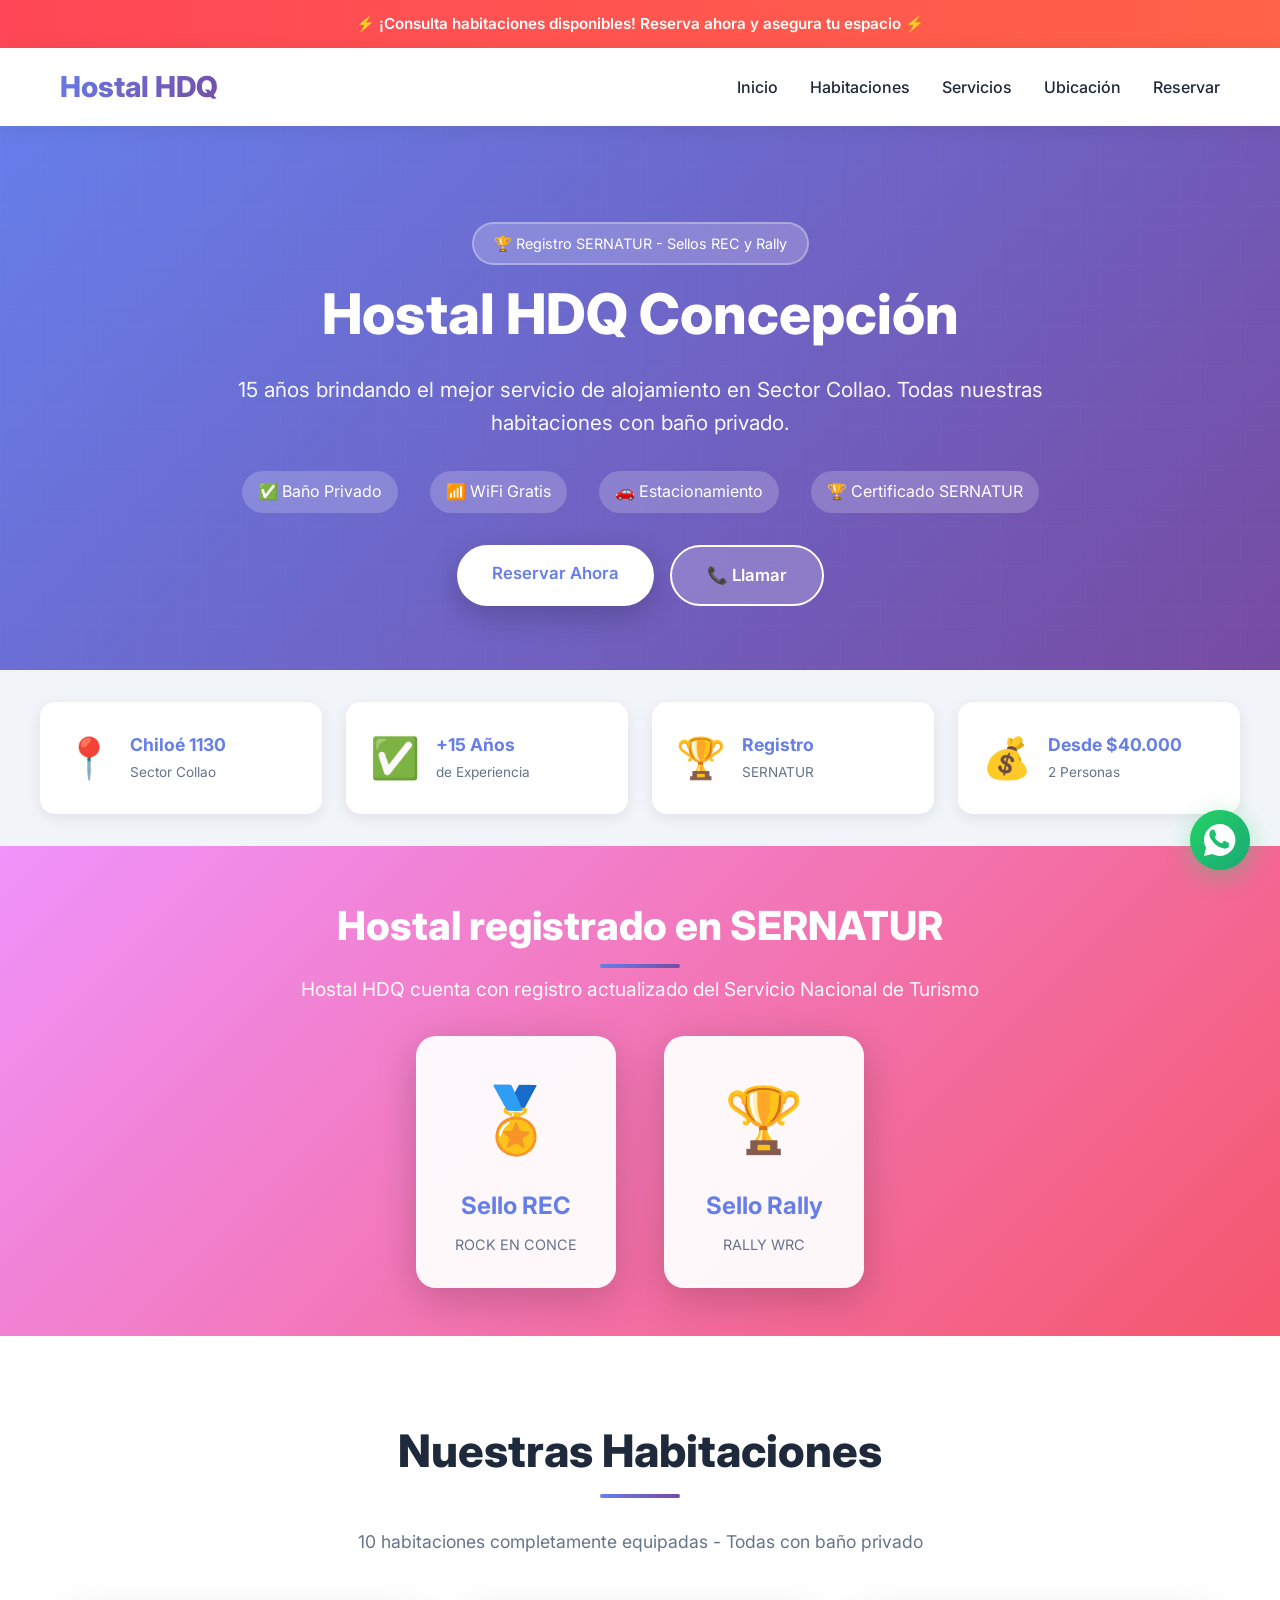
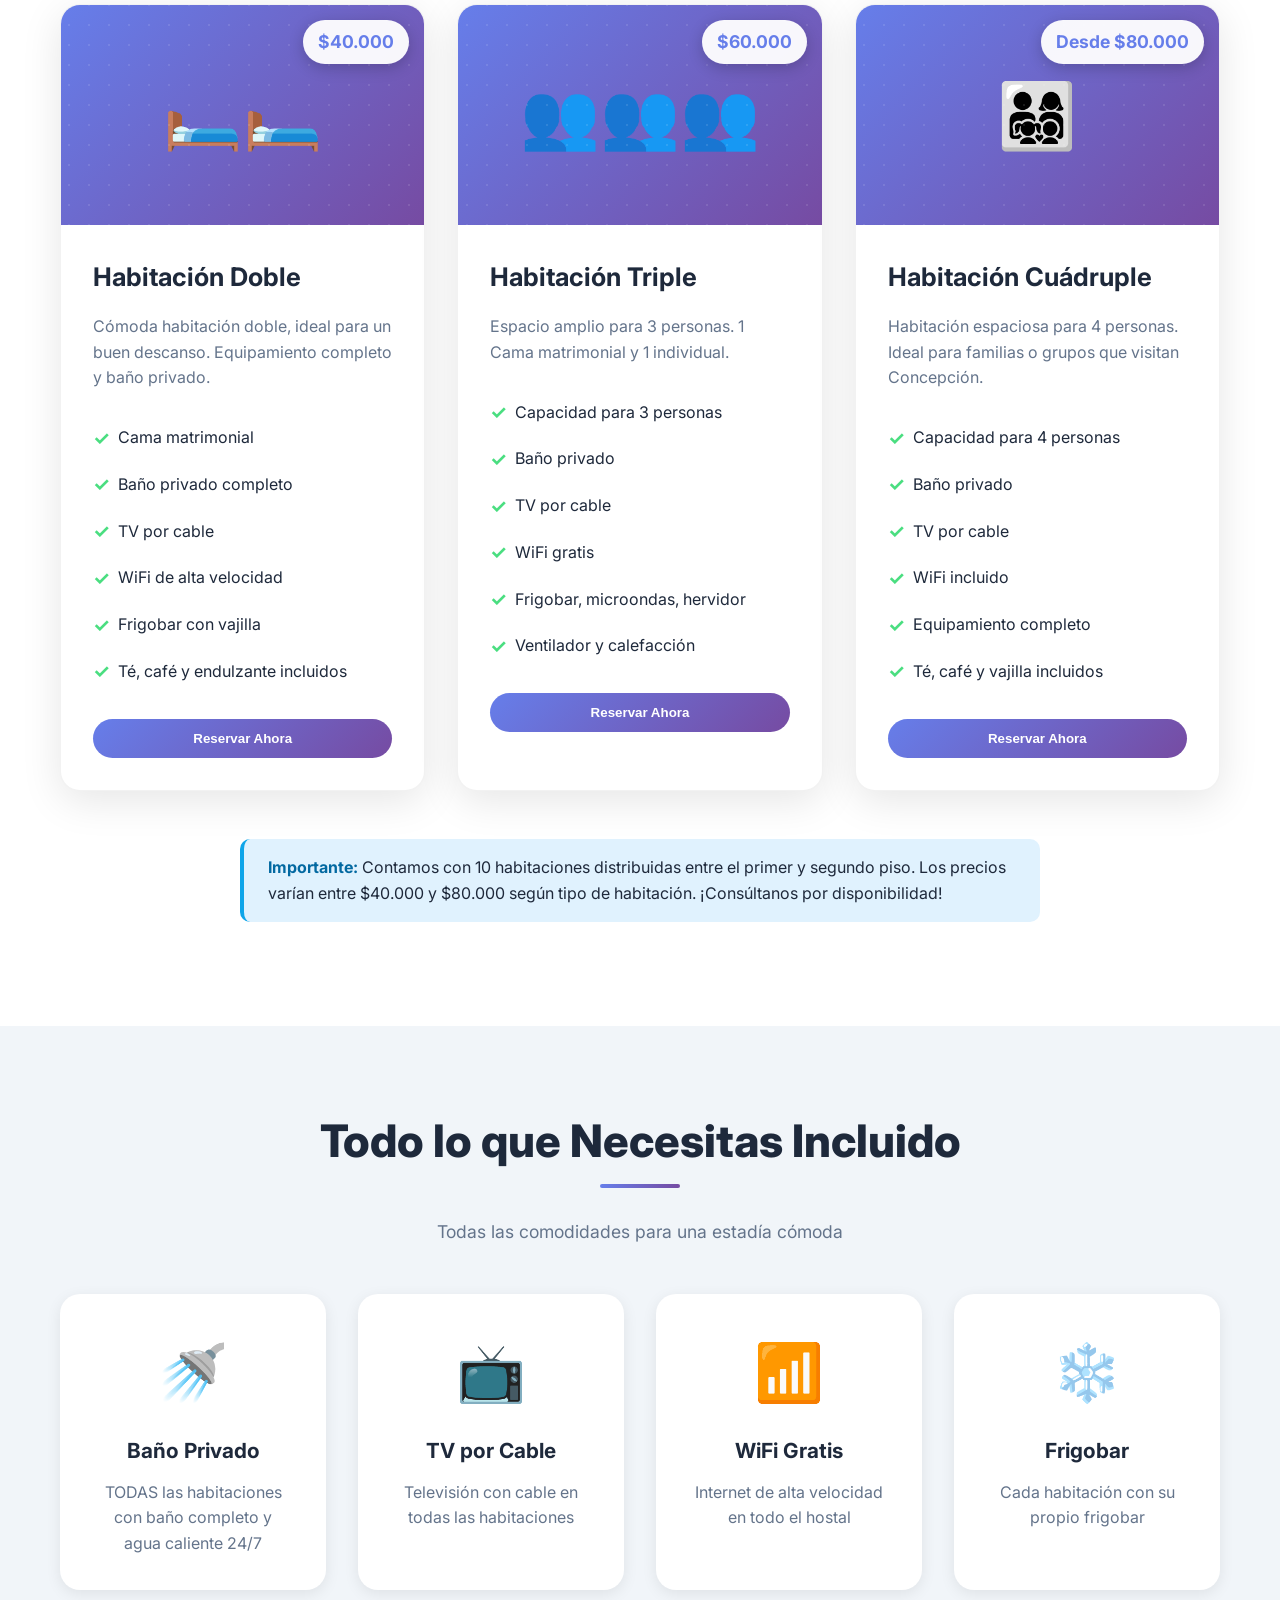
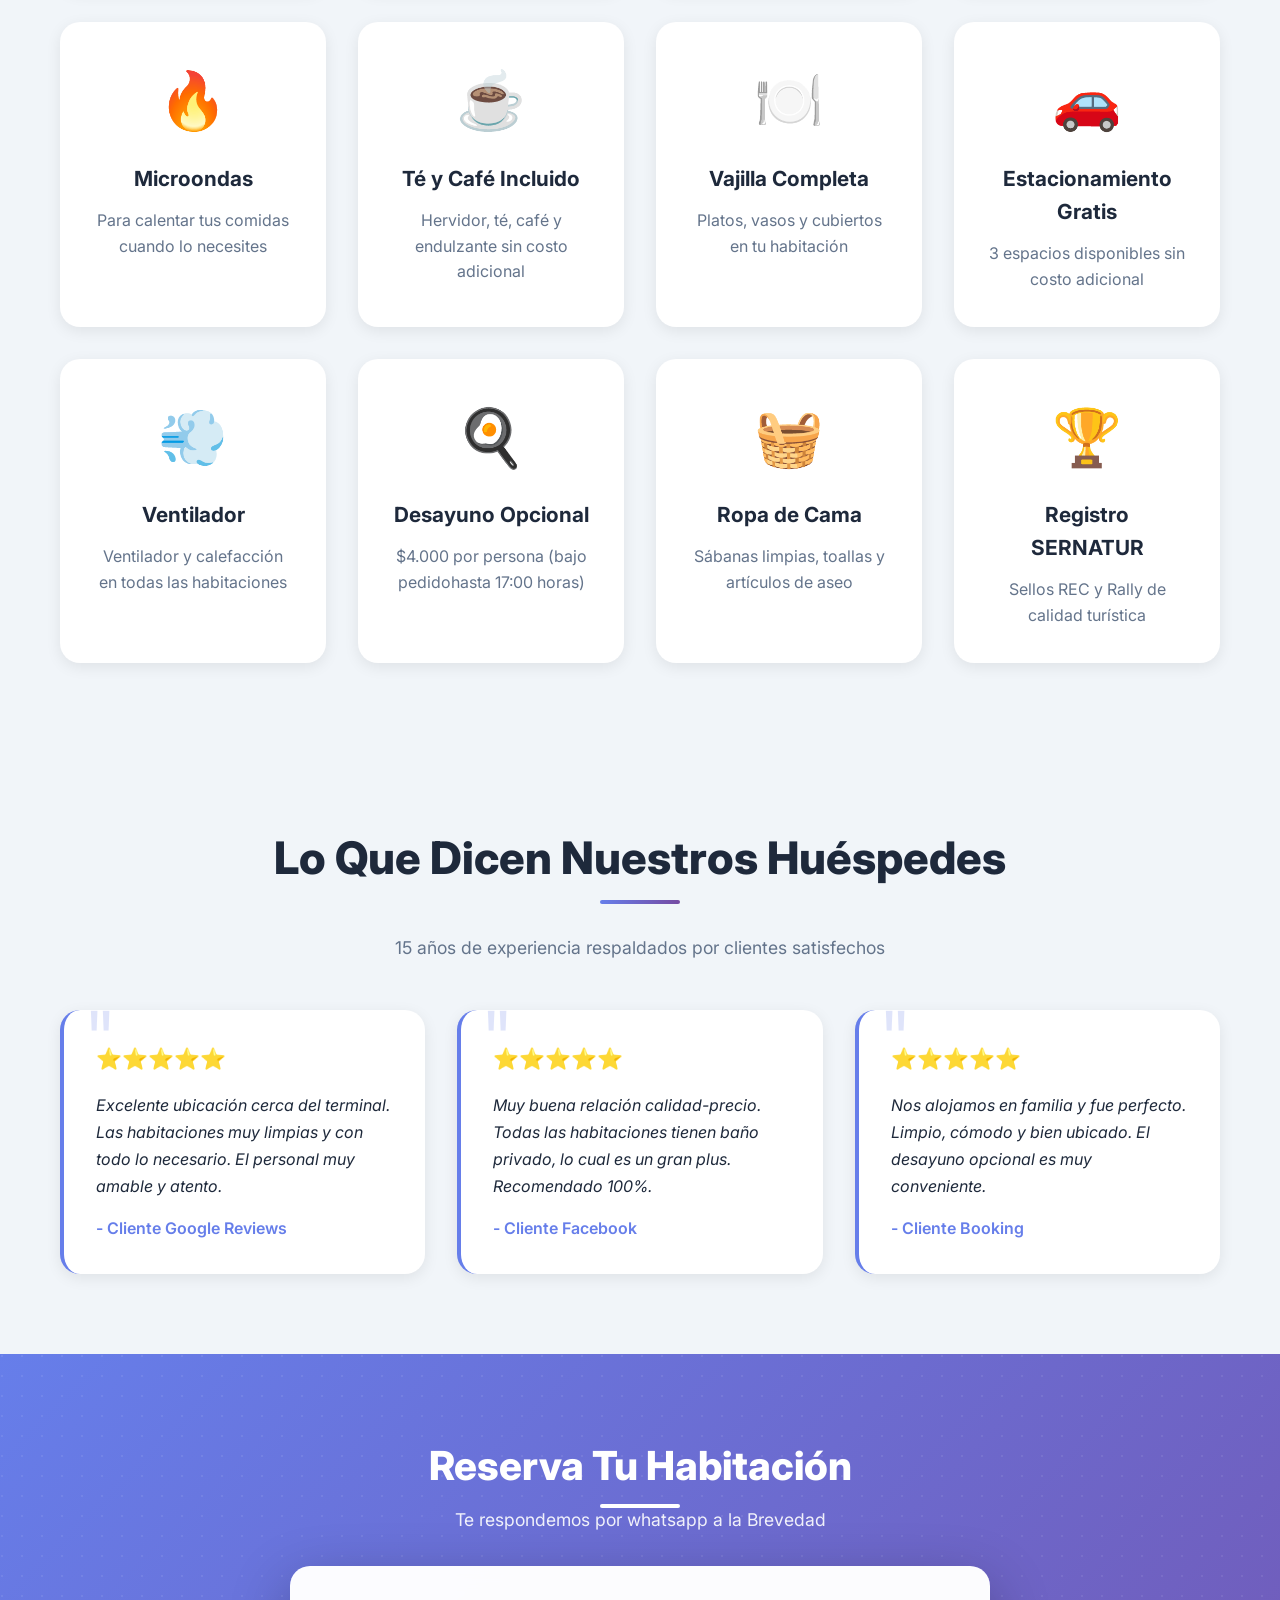
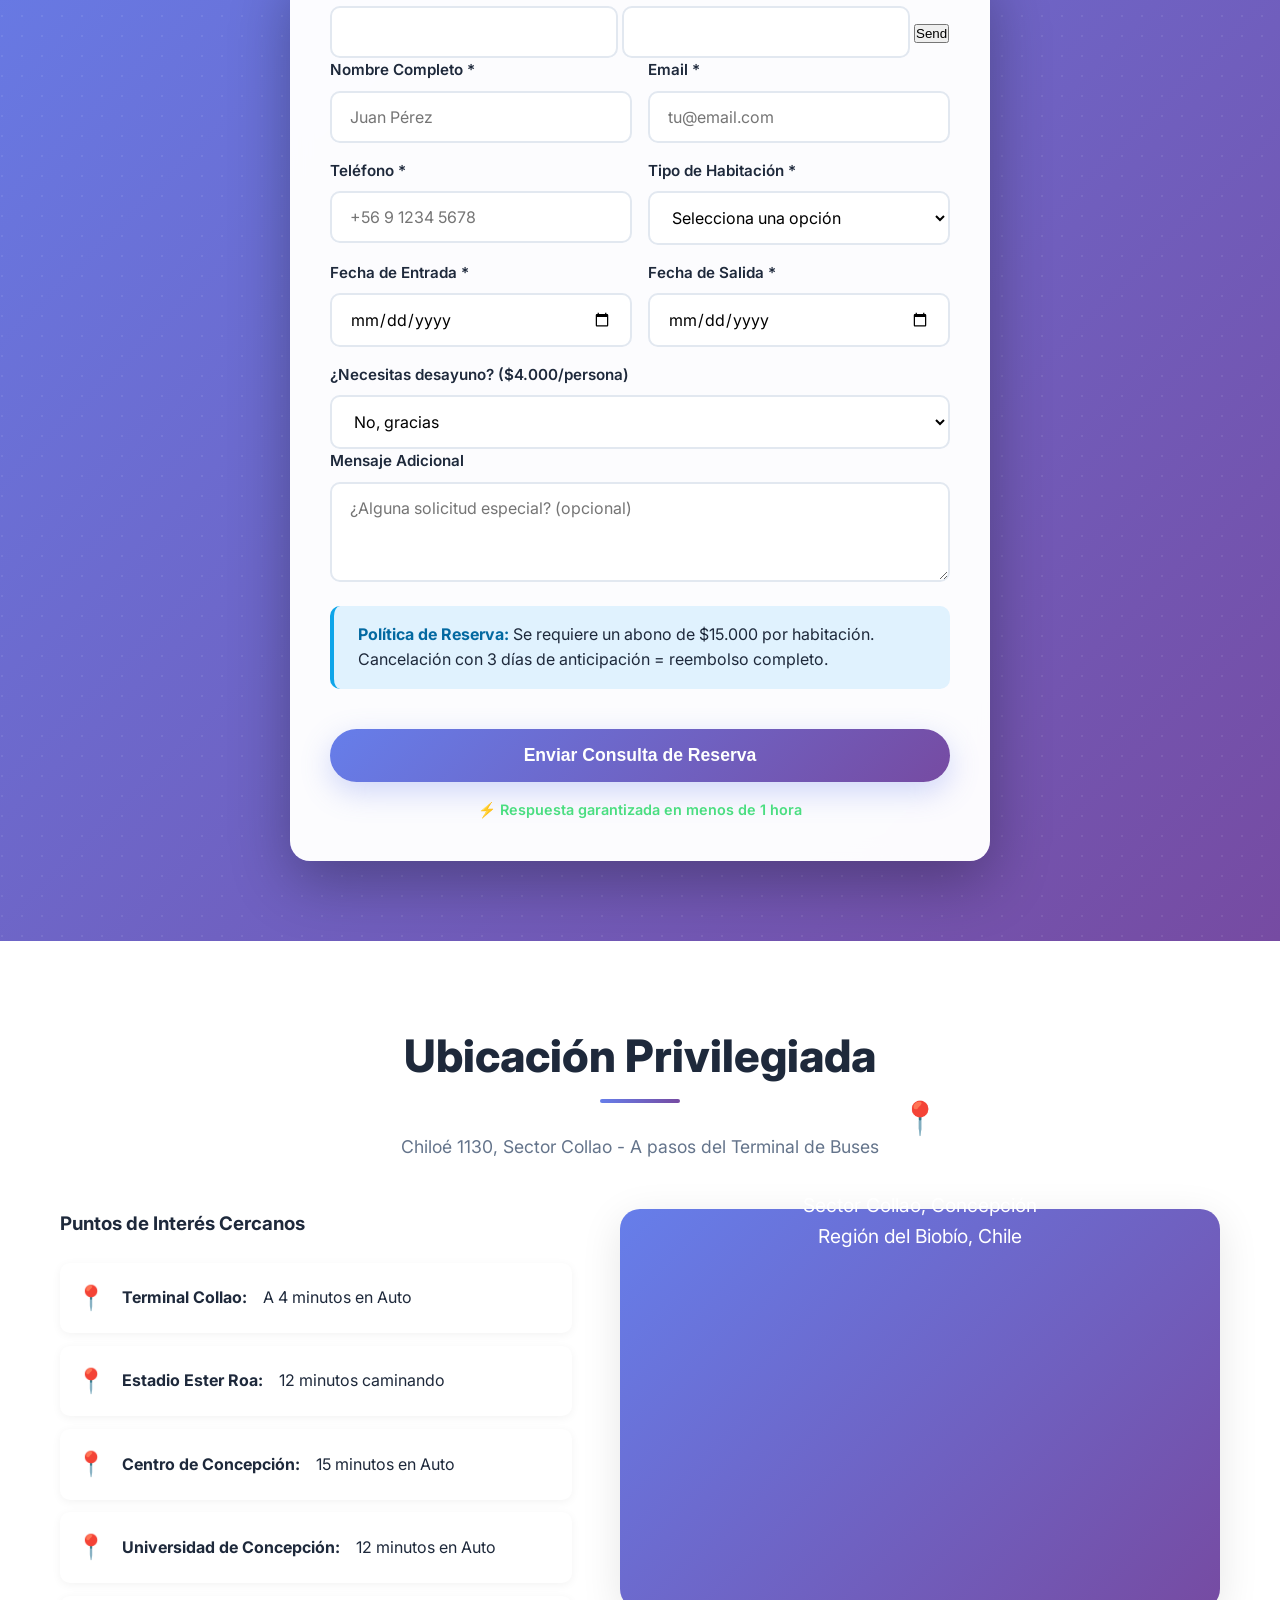
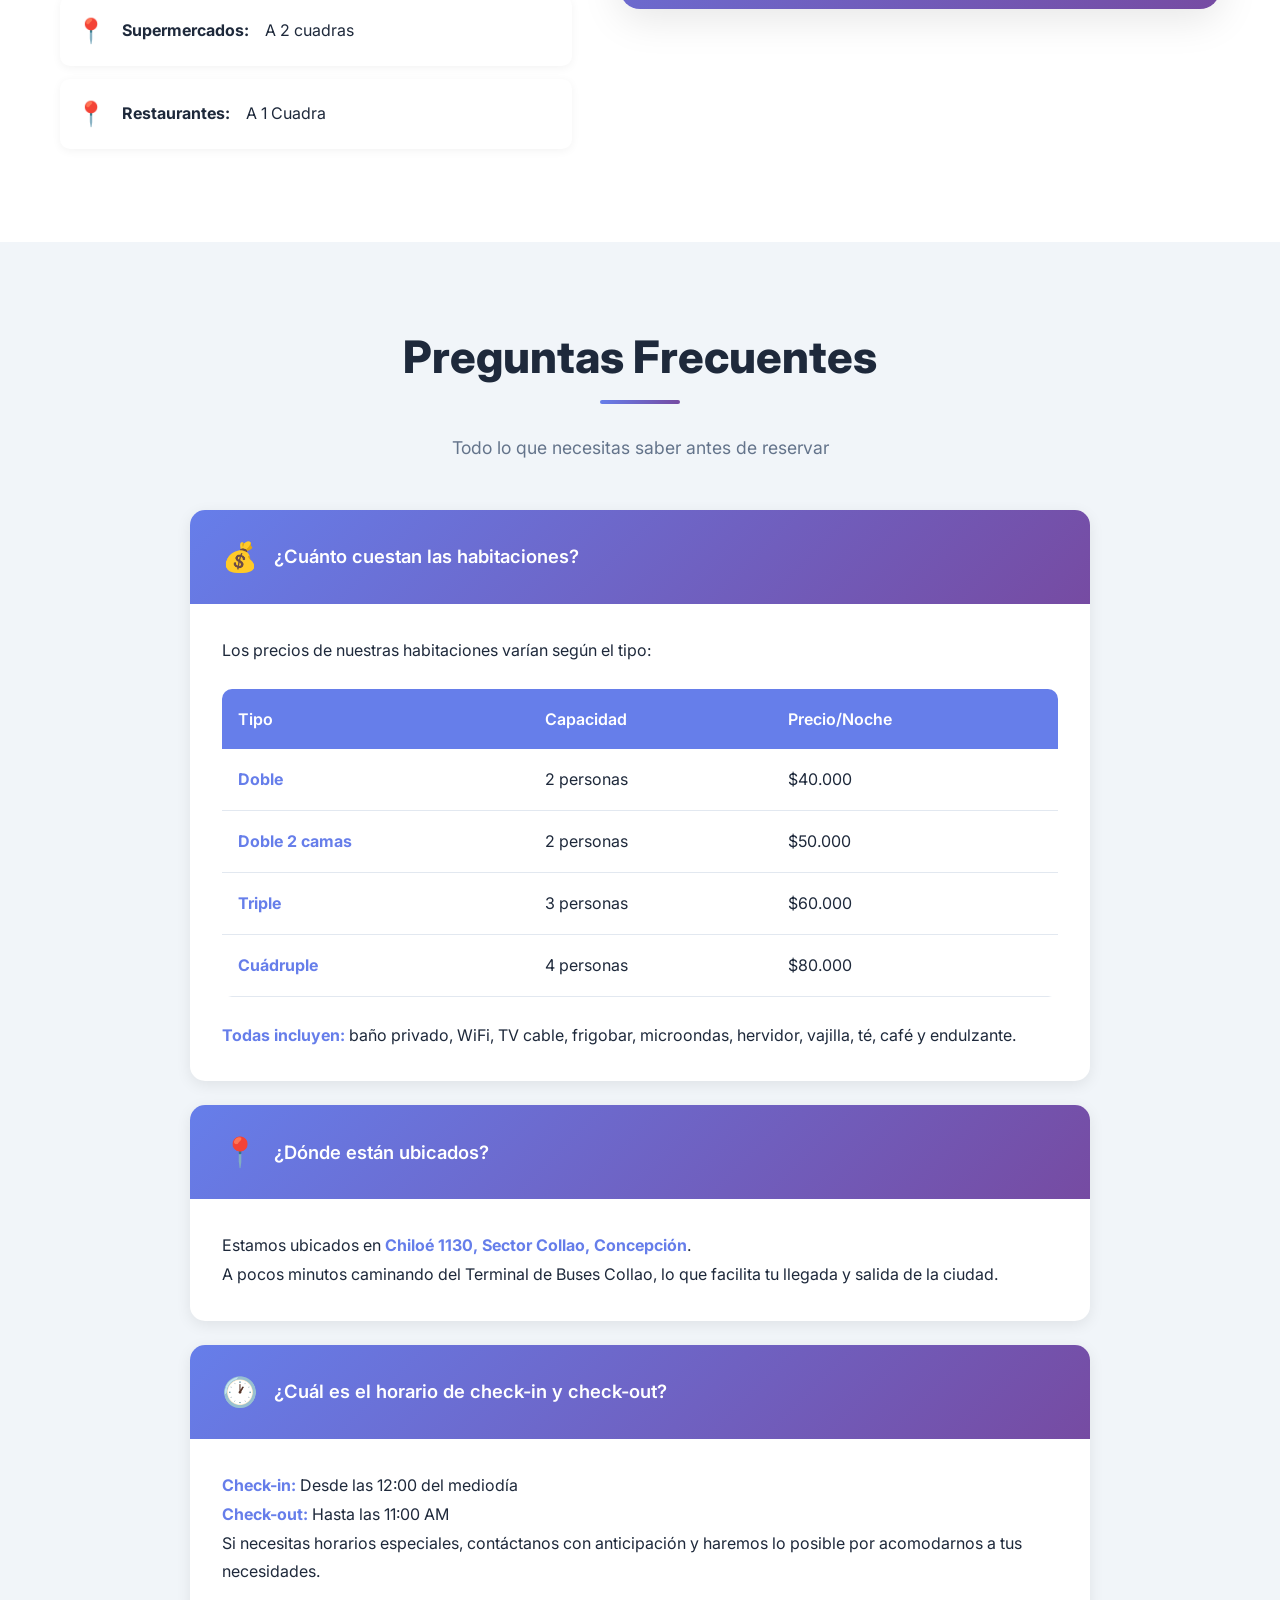
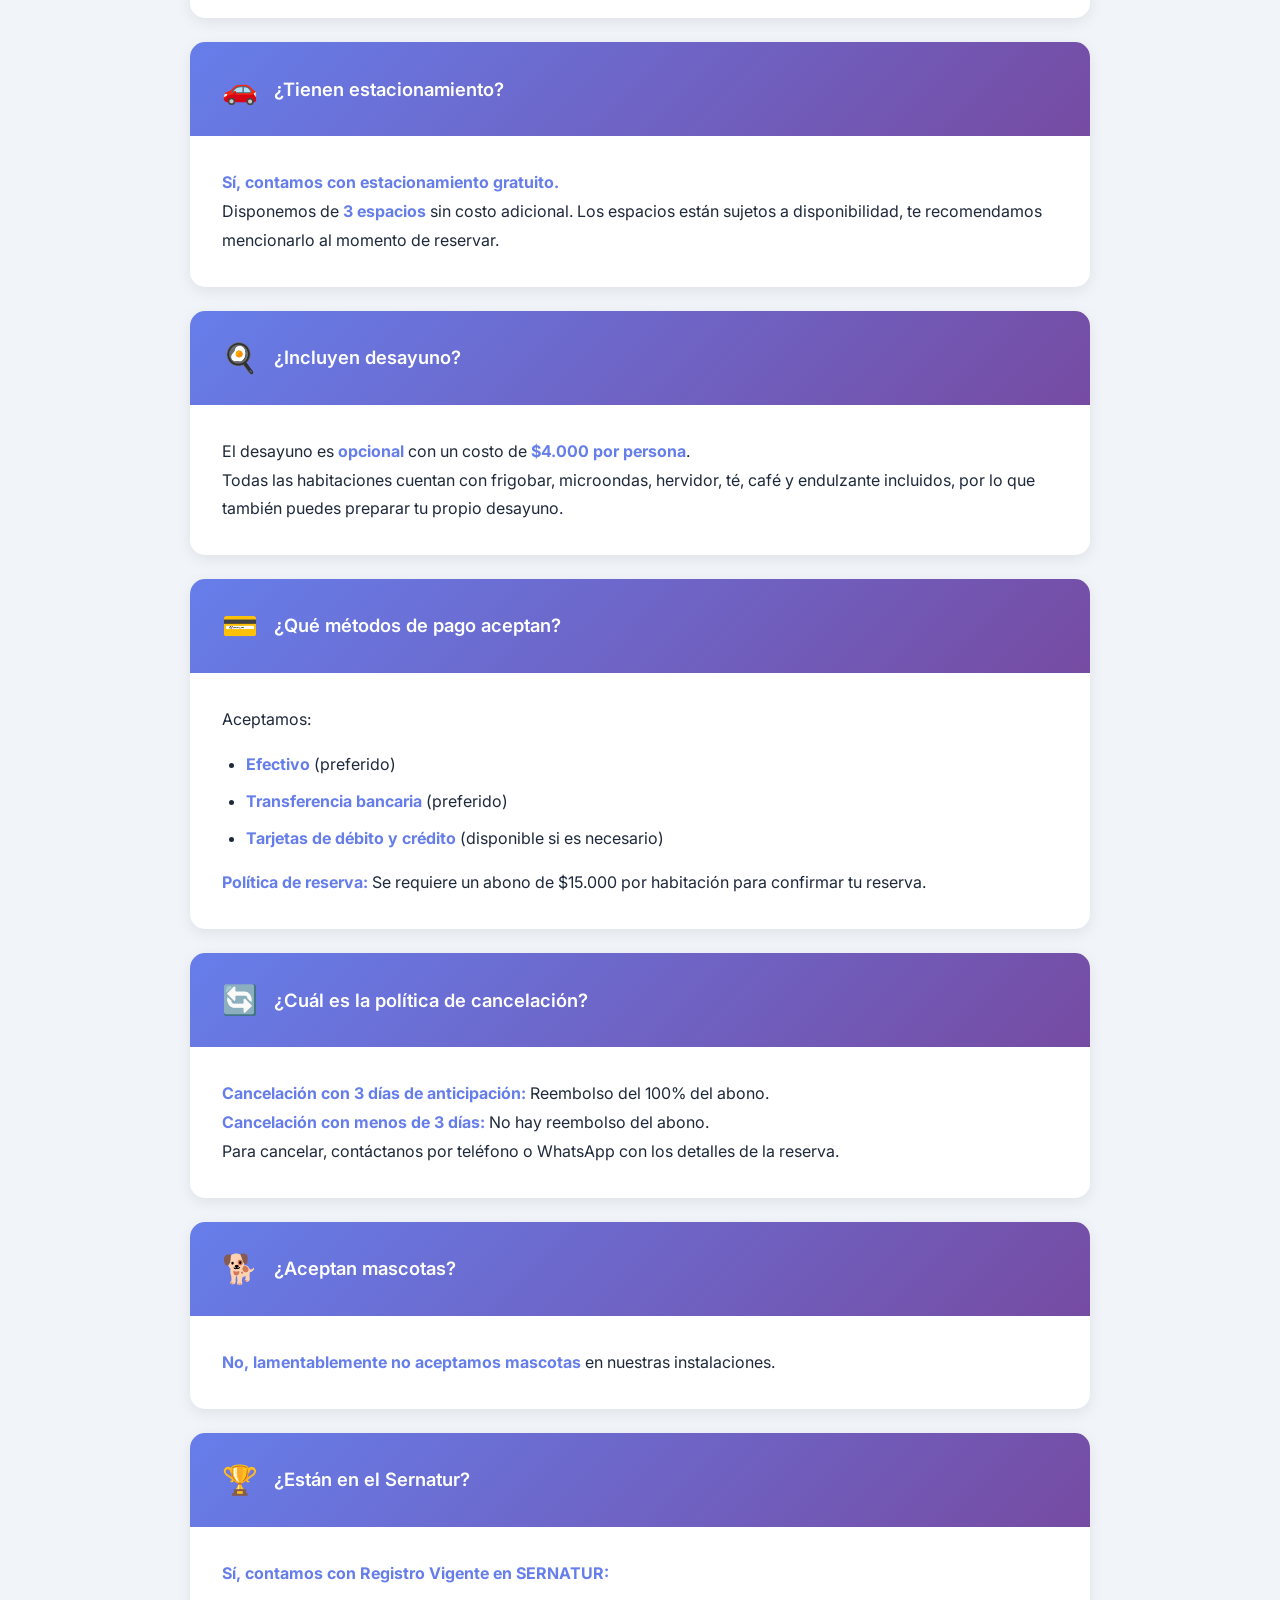
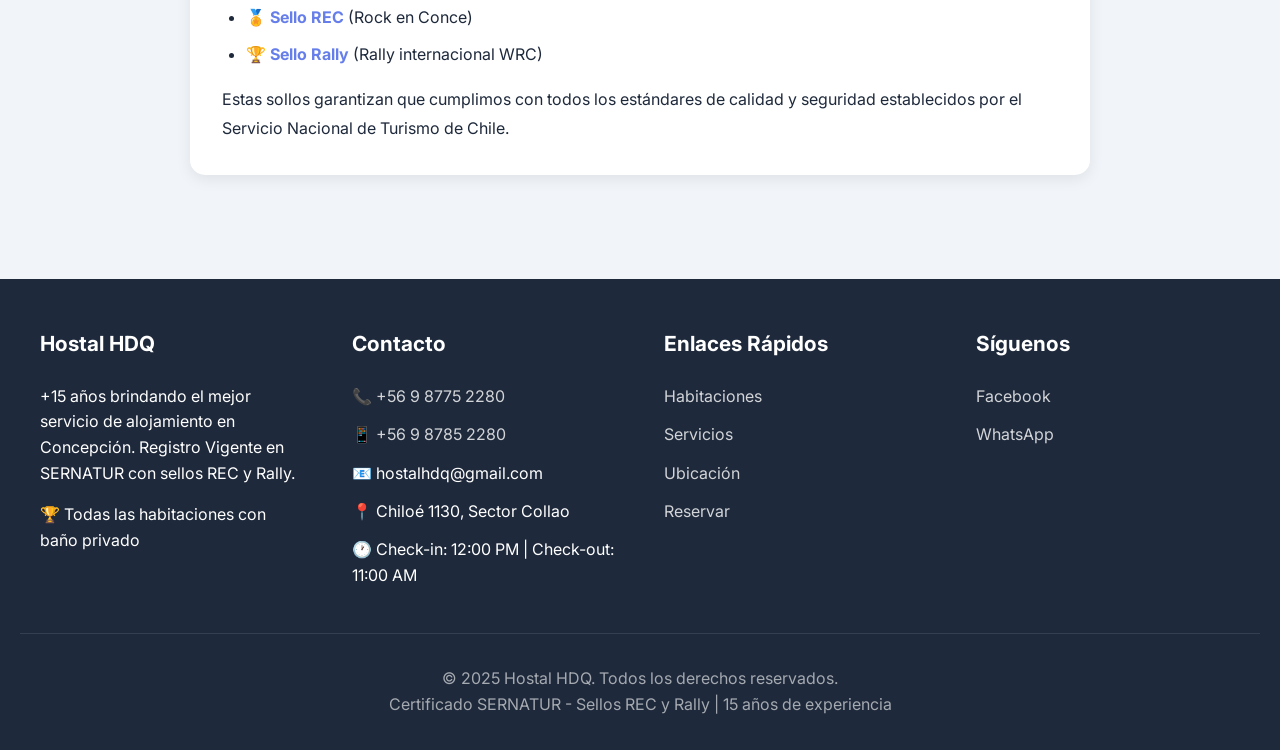
==== index.html @ a7694b8b "Update index.html" ====
<!DOCTYPE html>
<html lang="es-CL">
<head>
    <meta charset="UTF-8">
    <meta name="viewport" content="width=device-width, initial-scale=1.0">
    <meta http-equiv="X-UA-Compatible" content="IE=edge">
    
    <!-- SEO Meta Tags Optimizadas -->
    <title>Hostal HDQ ⭐ Desde $40.000 | Terminal Collao Concepción | Certificado SERNATUR</title>
    <meta name="description" content="✅ Chiloé 1130, Sector Collao ✅ Todas con baño privado ✅ Desde $40.000 ✅ WiFi + Estacionamiento gratis ✅ Sello REC y Rally 2025 ✅ 15 años de experiencia. Reserva: +56 9 8775 2280">
    <meta name="keywords" content="hostal concepción, hostal en concepción, alojamiento terminal collao, habitaciones baño privado concepción, hostal económico concepción, hostal certificado sernatur, hostal chiloé 1130">
    <meta name="author" content="Hostal HDQ">
    <meta name="robots" content="index, follow, max-snippet:-1, max-image-preview:large">
    <link rel="canonical" href="https://hostalhdq.cl/">
    
    <!-- Open Graph -->
    <meta property="og:type" content="website">
    <meta property="og:url" content="https://hostalhdq.cl/">
    <meta property="og:title" content="Hostal HDQ - Registro SERNATUR Vigente | Sector Collao Concepción">
    <meta property="og:description" content="15 años de experiencia. Todas las habitaciones con baño privado. Sellos REC y Rally 2025. Desde $40.000/noche">
    <meta property="og:image" content="https://hostalhdq.cl/images/hostal-hdq-fachada.jpg">
    <meta property="og:locale" content="es_CL">
    
    <!-- Geo Tags -->
    <meta name="geo.region" content="CL-BI">
    <meta name="geo.placename" content="Concepción">
    <meta name="geo.position" content="-36.8201;-73.0444">
    
    <!-- Favicon -->
    <link rel="icon" type="image/png" href="/favicon.png">
    
    <!-- Google Fonts -->
    <link rel="preconnect" href="https://fonts.googleapis.com">
    <link rel="preconnect" href="https://fonts.gstatic.com" crossorigin>
    <link href="https://fonts.googleapis.com/css2?family=Inter:wght@300;400;500;600;700;800&display=swap" rel="stylesheet">
    
    <!-- Schema.org JSON-LD -->
    <script type="application/ld+json">
    {
      "@context": "https://schema.org",
      "@type": "Hostel",
      "name": "Hostal HDQ",
      "image": ["https://hostalhdq.cl/images/hostal-hdq-fachada.jpg"],
      "description": "Hostal con Registro SERNATUR con sellos REC y Rally. 15 años de experiencia en Concepción. Todas las habitaciones con baño privado, ubicado en Chiloé 1130, Sector Collao.",
      "address": {
        "@type": "PostalAddress",
        "streetAddress": "Chiloé 1130",
        "addressLocality": "Concepción",
        "addressRegion": "Región del Biobío",
        "postalCode": "4050070",
        "addressCountry": "CL"
      },
      "geo": {
        "@type": "GeoCoordinates",
        "latitude": "-36.8201",
        "longitude": "-73.0444"
      },
      "url": "https://hostalhdq.cl",
      "telephone": "+56-9-8775-2280",
      "email": "hostalhdq@gmail.com",
      "priceRange": "$$",
      "starRating": {"@type": "Rating", "ratingValue": "4.5"},
      "aggregateRating": {
        "@type": "AggregateRating",
        "ratingValue": "4.5",
        "reviewCount": "159"
      },
      "openingHours": "Mo-Su 00:00-23:59",
      "checkinTime": "12:00",
      "checkoutTime": "11:00",
      "numberOfRooms": "10",
      "amenityFeature": [
        {"@type": "LocationFeatureSpecification", "name": "Baño privado en todas las habitaciones", "value": true},
        {"@type": "LocationFeatureSpecification", "name": "WiFi gratuito", "value": true},
        {"@type": "LocationFeatureSpecification", "name": "Estacionamiento gratuito", "value": true},
        {"@type": "LocationFeatureSpecification", "name": "TV por cable", "value": true},
        {"@type": "LocationFeatureSpecification", "name": "Registro SERNATUR", "value": true}
      ]
    }
    </script>

    <!-- FAQ Schema -->
    <script type="application/ld+json">
    {
      "@context": "https://schema.org",
      "@type": "FAQPage",
      "mainEntity": [
        {
          "@type": "Question",
          "name": "¿Cuánto cuesta una habitación en Hostal HDQ?",
          "acceptedAnswer": {
            "@type": "Answer",
            "text": "Las habitaciones en Hostal HDQ van desde $40.000 por noche para habitaciones dobles y cuádruples, hasta $80.000 para cuádruples premium. Todas incluyen baño privado, WiFi, TV cable, frigobar, vajilla, té, café y endulzante sin costo adicional."
          }
        },
        {
          "@type": "Question",
          "name": "¿Dónde está ubicado Hostal HDQ?",
          "acceptedAnswer": {
            "@type": "Answer",
            "text": "Estamos ubicados en Chiloé 1130, Sector Collao, Concepción. A pocos minutos caminando del Terminal de Buses Collao."
          }
        },
        {
          "@type": "Question",
          "name": "¿Cuentan con Registro SERNATUR?",
          "acceptedAnswer": {
            "@type": "Answer",
            "text": "Sí, Hostal HDQ cuenta con los sellos REC (Rock en Conce) y Rally otorgados por SERNATUR, garantizando calidad y cumplimiento de estándares turísticos."
          }
        }
      ]
    }
    </script>

    <style>
        * {
            margin: 0;
            padding: 0;
            box-sizing: border-box;
        }
        
        :root {
            --primary: #667eea;
            --primary-dark: #5568d3;
            --secondary: #764ba2;
            --accent: #f093fb;
            --success: #4ade80;
            --warning: #fbbf24;
            --danger: #ef4444;
            --dark: #1e293b;
            --gray: #64748b;
            --light-gray: #f1f5f9;
            --white: #ffffff;
            --shadow: 0 10px 40px rgba(0,0,0,0.1);
            --shadow-lg: 0 20px 60px rgba(0,0,0,0.15);
        }
        
        body {
            font-family: 'Inter', -apple-system, BlinkMacSystemFont, sans-serif;
            line-height: 1.6;
            color: var(--dark);
            background: var(--white);
            overflow-x: hidden;
        }
        
        ::-webkit-scrollbar {
            width: 10px;
        }
        
        ::-webkit-scrollbar-track {
            background: var(--light-gray);
        }
        
        ::-webkit-scrollbar-thumb {
            background: linear-gradient(var(--primary), var(--secondary));
            border-radius: 10px;
        }

        /* Banner de Urgencia */
        .urgencia-banner {
            background: linear-gradient(90deg, #ff4757 0%, #ff6348 100%);
            color: white;
            padding: 12px 20px;
            text-align: center;
            font-weight: 600;
            font-size: 0.95rem;
            animation: pulso 2s infinite;
            position: relative;
            overflow: hidden;
        }

        .urgencia-banner::before {
            content: '';
            position: absolute;
            top: 0;
            left: -100%;
            width: 100%;
            height: 100%;
            background: linear-gradient(90deg, transparent, rgba(255,255,255,0.3), transparent);
            animation: shine 3s infinite;
        }

        @keyframes pulso {
            0%, 100% { opacity: 1; }
            50% { opacity: 0.9; }
        }

        @keyframes shine {
            to { left: 100%; }
        }
        
        /* Header */
        header {
            background: rgba(255, 255, 255, 0.95);
            backdrop-filter: blur(10px);
            box-shadow: 0 2px 20px rgba(0,0,0,0.08);
            position: sticky;
            top: 0;
            z-index: 1000;
            transition: all 0.3s;
        }
        
        nav {
            max-width: 1200px;
            margin: 0 auto;
            padding: 1rem 20px;
            display: flex;
            justify-content: space-between;
            align-items: center;
        }
        
        .logo {
            font-size: 1.8rem;
            font-weight: 800;
            background: linear-gradient(135deg, var(--primary) 0%, var(--secondary) 100%);
            -webkit-background-clip: text;
            -webkit-text-fill-color: transparent;
            background-clip: text;
        }
        
        nav ul {
            list-style: none;
            display: flex;
            gap: 2rem;
            align-items: center;
        }
        
        nav a {
            color: var(--dark);
            text-decoration: none;
            font-weight: 500;
            transition: all 0.3s;
            position: relative;
        }
        
        nav a::after {
            content: '';
            position: absolute;
            bottom: -5px;
            left: 0;
            width: 0;
            height: 2px;
            background: linear-gradient(90deg, var(--primary), var(--secondary));
            transition: width 0.3s;
        }
        
        nav a:hover::after {
            width: 100%;
        }
        
        /* Hero Section */
        .hero {
            background: linear-gradient(135deg, #667eea 0%, #764ba2 100%);
            color: white;
            padding: 6rem 20px 4rem;
            text-align: center;
            position: relative;
            overflow: hidden;
        }

        .hero::before {
            content: '';
            position: absolute;
            top: 0;
            left: 0;
            right: 0;
            bottom: 0;
            background: url('data:image/svg+xml,<svg width="100" height="100" xmlns="http://www.w3.org/2000/svg"><defs><pattern id="grid" width="40" height="40" patternUnits="userSpaceOnUse"><path d="M 40 0 L 0 0 0 40" fill="none" stroke="rgba(255,255,255,0.1)" stroke-width="1"/></pattern></defs><rect width="100" height="100" fill="url(%23grid)"/></svg>');
            opacity: 0.3;
        }

        .hero-content {
            max-width: 900px;
            margin: 0 auto;
            position: relative;
            z-index: 1;
        }

        .sello-badge {
            display: inline-block;
            background: rgba(255,255,255,0.2);
            backdrop-filter: blur(10px);
            padding: 8px 20px;
            border-radius: 50px;
            font-size: 0.9rem;
            margin-bottom: 1rem;
            border: 2px solid rgba(255,255,255,0.3);
            animation: fadeInUp 0.8s;
        }
        
        .hero h1 {
            font-size: 3.5rem;
            font-weight: 800;
            margin-bottom: 1.5rem;
            line-height: 1.2;
            animation: fadeInUp 0.8s 0.2s backwards;
        }
        
        .hero-subtitle {
            font-size: 1.3rem;
            margin-bottom: 2rem;
            opacity: 0.95;
            font-weight: 400;
            animation: fadeInUp 0.8s 0.4s backwards;
        }

        .hero-features {
            display: flex;
            justify-content: center;
            gap: 2rem;
            margin-bottom: 2rem;
            flex-wrap: wrap;
            animation: fadeInUp 0.8s 0.6s backwards;
        }

        .hero-feature {
            display: flex;
            align-items: center;
            gap: 0.5rem;
            font-size: 1rem;
            background: rgba(255,255,255,0.2);
            padding: 0.5rem 1rem;
            border-radius: 50px;
            backdrop-filter: blur(10px);
        }
        
        .hero-cta {
            display: flex;
            gap: 1rem;
            justify-content: center;
            flex-wrap: wrap;
            animation: fadeInUp 0.8s 0.8s backwards;
        }
        
        .btn {
            display: inline-block;
            padding: 15px 35px;
            text-decoration: none;
            border-radius: 50px;
            font-weight: 600;
            transition: all 0.3s;
            font-size: 1.05rem;
            border: none;
            cursor: pointer;
        }
        
        .btn-primary {
            background: white;
            color: var(--primary);
            box-shadow: 0 10px 30px rgba(0,0,0,0.2);
        }
        
        .btn-primary:hover {
            transform: translateY(-3px);
            box-shadow: 0 15px 40px rgba(0,0,0,0.3);
        }

        .btn-secondary {
            background: rgba(255,255,255,0.2);
            color: white;
            border: 2px solid white;
            backdrop-filter: blur(10px);
        }

        .btn-secondary:hover {
            background: rgba(255,255,255,0.3);
            transform: translateY(-3px);
        }

        @keyframes fadeInUp {
            from {
                opacity: 0;
                transform: translateY(30px);
            }
            to {
                opacity: 1;
                transform: translateY(0);
            }
        }
        
        /* Trust Badges */
        .trust-section {
            background: var(--light-gray);
            padding: 2rem 20px;
        }

        .trust-badges {
            display: grid;
            grid-template-columns: repeat(auto-fit, minmax(200px, 1fr));
            gap: 1.5rem;
            max-width: 1200px;
            margin: 0 auto;
        }
        
        .badge {
            display: flex;
            align-items: center;
            gap: 1rem;
            padding: 1.5rem;
            background: white;
            border-radius: 15px;
            box-shadow: 0 4px 15px rgba(0,0,0,0.08);
            transition: all 0.3s;
        }
        
        .badge:hover {
            transform: translateY(-5px);
            box-shadow: 0 8px 25px rgba(102, 126, 234, 0.15);
        }
        
        .badge-icon {
            font-size: 2.5rem;
            flex-shrink: 0;
        }
        
        .badge strong {
            display: block;
            color: var(--primary);
            font-size: 1.1rem;
            font-weight: 700;
        }
        
        .badge small {
            color: var(--gray);
            font-size: 0.85rem;
        }

        /* Certificación SERNATUR */
        .certificacion-section {
            background: linear-gradient(135deg, #f093fb 0%, #f5576c 100%);
            color: white;
            padding: 3rem 20px;
            text-align: center;
        }

        .certificacion-content {
            max-width: 900px;
            margin: 0 auto;
        }

        .certificacion-content h2 {
            color: white;
            font-size: 2.5rem;
            margin-bottom: 1rem;
        }

        .sellos-container {
            display: flex;
            justify-content: center;
            gap: 3rem;
            margin-top: 2rem;
            flex-wrap: wrap;
        }

        .sello {
            background: rgba(255,255,255,0.95);
            padding: 2rem;
            border-radius: 20px;
            min-width: 200px;
            box-shadow: 0 10px 40px rgba(0,0,0,0.2);
            transition: all 0.3s;
        }

        .sello:hover {
            transform: translateY(-10px);
        }

        .sello-icon {
            font-size: 4rem;
            margin-bottom: 1rem;
        }

        .sello h3 {
            color: var(--primary);
            font-size: 1.5rem;
            margin-bottom: 0.5rem;
        }

        .sello p {
            color: var(--gray);
            font-size: 0.9rem;
        }
        
        /* Container */
        .container {
            max-width: 1200px;
            margin: 0 auto;
            padding: 0 20px;
        }
        
        section {
            padding: 5rem 20px;
        }

        .section-header {
            text-align: center;
            margin-bottom: 3rem;
        }
        
        h2 {
            font-size: 2.8rem;
            font-weight: 800;
            color: var(--dark);
            margin-bottom: 1rem;
            position: relative;
            display: inline-block;
        }

        h2::after {
            content: '';
            position: absolute;
            bottom: -10px;
            left: 50%;
            transform: translateX(-50%);
            width: 80px;
            height: 4px;
            background: linear-gradient(90deg, var(--primary), var(--secondary));
            border-radius: 10px;
        }

        .section-subtitle {
            color: var(--gray);
            font-size: 1.1rem;
            margin-top: 1.5rem;
        }
        
        /* Habitaciones Grid */
        .habitaciones-grid {
            display: grid;
            grid-template-columns: repeat(auto-fit, minmax(320px, 1fr));
            gap: 2rem;
            max-width: 1200px;
            margin: 0 auto;
        }
        
        .habitacion-card {
            background: white;
            border-radius: 20px;
            overflow: hidden;
            box-shadow: var(--shadow);
            transition: all 0.3s;
            border: 1px solid rgba(0,0,0,0.05);
        }
        
        .habitacion-card:hover {
            transform: translateY(-10px);
            box-shadow: var(--shadow-lg);
        }
        
        .habitacion-img {
            height: 220px;
            background: linear-gradient(135deg, var(--primary) 0%, var(--secondary) 100%);
            display: flex;
            align-items: center;
            justify-content: center;
            font-size: 4rem;
            position: relative;
            overflow: hidden;
        }

        .habitacion-img::before {
            content: '';
            position: absolute;
            width: 200%;
            height: 200%;
            background: radial-gradient(circle, rgba(255,255,255,0.1) 10%, transparent 11%);
            background-size: 20px 20px;
            animation: movePattern 20s linear infinite;
        }

        @keyframes movePattern {
            0% { transform: translate(0, 0); }
            100% { transform: translate(20px, 20px); }
        }

        .precio-badge {
            position: absolute;
            top: 15px;
            right: 15px;
            background: rgba(255,255,255,0.95);
            color: var(--primary);
            padding: 8px 15px;
            border-radius: 50px;
            font-weight: 700;
            font-size: 1.1rem;
            box-shadow: 0 4px 15px rgba(0,0,0,0.2);
        }
        
        .habitacion-info {
            padding: 2rem;
        }
        
        .habitacion-info h3 {
            font-size: 1.6rem;
            color: var(--dark);
            margin-bottom: 1rem;
            font-weight: 700;
        }
        
        .habitacion-info p {
            color: var(--gray);
            margin-bottom: 1.5rem;
        }
        
        .habitacion-features {
            list-style: none;
            margin-bottom: 1.5rem;
        }
        
        .habitacion-features li {
            padding: 0.5rem 0;
            color: var(--dark);
            display: flex;
            align-items: center;
            gap: 0.5rem;
        }

        .habitacion-features li::before {
            content: '✓';
            color: var(--success);
            font-weight: bold;
            font-size: 1.2rem;
        }

        .btn-reservar {
            width: 100%;
            background: linear-gradient(135deg, var(--primary), var(--secondary));
            color: white;
            padding: 12px;
            border: none;
            border-radius: 50px;
            font-weight: 600;
            cursor: pointer;
            transition: all 0.3s;
        }

        .btn-reservar:hover {
            transform: scale(1.02);
            box-shadow: 0 5px 20px rgba(102, 126, 234, 0.4);
        }
        
        /* Servicios Grid */
        .servicios-grid {
            display: grid;
            grid-template-columns: repeat(auto-fit, minmax(250px, 1fr));
            gap: 2rem;
            max-width: 1200px;
            margin: 0 auto;
        }
        
        .servicio-card {
            background: white;
            padding: 2rem;
            border-radius: 20px;
            text-align: center;
            transition: all 0.3s;
            border: 2px solid transparent;
            box-shadow: 0 4px 15px rgba(0,0,0,0.08);
        }
        
        .servicio-card:hover {
            transform: translateY(-8px);
            border-color: var(--primary);
            box-shadow: 0 8px 30px rgba(102, 126, 234, 0.2);
        }
        
        .servicio-icon {
            font-size: 3.5rem;
            margin-bottom: 1rem;
            display: block;
        }
        
        .servicio-card h3 {
            color: var(--dark);
            margin-bottom: 0.8rem;
            font-size: 1.3rem;
            font-weight: 700;
        }
        
        .servicio-card p {
            color: var(--gray);
            line-height: 1.6;
        }

        /* Formulario de Reserva */
        .reserva-section {
            background: linear-gradient(135deg, var(--primary) 0%, var(--secondary) 100%);
            padding: 5rem 20px;
            position: relative;
            overflow: hidden;
        }

        .reserva-section::before {
            content: '';
            position: absolute;
            top: 0;
            left: 0;
            right: 0;
            bottom: 0;
            background: url('data:image/svg+xml,<svg width="100" height="100" xmlns="http://www.w3.org/2000/svg"><defs><pattern id="dots" width="20" height="20" patternUnits="userSpaceOnUse"><circle cx="2" cy="2" r="1" fill="rgba(255,255,255,0.1)"/></pattern></defs><rect width="100" height="100" fill="url(%23dots)"/></svg>');
        }

        .form-container {
            max-width: 700px;
            margin: 0 auto;
            position: relative;
            z-index: 1;
        }

        .form-header {
            text-align: center;
            color: white;
            margin-bottom: 2rem;
        }

        .form-header h2 {
            color: white;
            font-size: 2.5rem;
            margin-bottom: 0.5rem;
        }

        .form-header h2::after {
            background: white;
        }

        .form-header p {
            font-size: 1.1rem;
            opacity: 0.9;
        }

        .form-reserva {
            background: rgba(255,255,255,0.98);
            backdrop-filter: blur(10px);
            padding: 2.5rem;
            border-radius: 20px;
            box-shadow: 0 20px 60px rgba(0,0,0,0.3);
        }

        .form-row {
            display: grid;
            grid-template-columns: repeat(auto-fit, minmax(200px, 1fr));
            gap: 1rem;
            margin-bottom: 1rem;
        }

        .form-group {
            display: flex;
            flex-direction: column;
        }

        .form-group label {
            font-weight: 600;
            color: var(--dark);
            margin-bottom: 0.5rem;
            font-size: 0.95rem;
        }

        .form-reserva input,
        .form-reserva select,
        .form-reserva textarea {
            padding: 14px 18px;
            border: 2px solid #e2e8f0;
            border-radius: 10px;
            font-size: 1rem;
            font-family: inherit;
            transition: all 0.3s;
            background: white;
        }

        .form-reserva input:focus,
        .form-reserva select:focus,
        .form-reserva textarea:focus {
            outline: none;
            border-color: var(--primary);
            box-shadow: 0 0 0 4px rgba(102, 126, 234, 0.1);
        }

        .form-reserva textarea {
            resize: vertical;
            min-height: 100px;
        }

        .btn-enviar {
            width: 100%;
            padding: 16px;
            background: linear-gradient(135deg, var(--primary), var(--secondary));
            color: white;
            border: none;
            border-radius: 50px;
            font-size: 1.1rem;
            font-weight: 700;
            cursor: pointer;
            transition: all 0.3s;
            margin-top: 1rem;
            box-shadow: 0 10px 30px rgba(102, 126, 234, 0.3);
        }

        .btn-enviar:hover {
            transform: translateY(-2px);
            box-shadow: 0 15px 40px rgba(102, 126, 234, 0.4);
        }

        .form-note {
            text-align: center;
            color: var(--gray);
            margin-top: 1rem;
            font-size: 0.9rem;
        }

        .form-note span {
            color: var(--success);
            font-weight: 600;
        }

        /* Info Box */
        .info-box {
            background: #e0f2fe;
            border-left: 4px solid #0ea5e9;
            padding: 1rem 1.5rem;
            border-radius: 10px;
            margin: 1.5rem 0;
        }

        .info-box strong {
            color: #0369a1;
        }

        /* FAQ Section */
        .faq-section {
            background: var(--light-gray);
        }

        .faq-container {
            max-width: 900px;
            margin: 0 auto;
        }

        .faq-item {
            background: white;
            border-radius: 15px;
            margin-bottom: 1.5rem;
            overflow: hidden;
            box-shadow: 0 4px 15px rgba(0,0,0,0.08);
            transition: all 0.3s;
        }

        .faq-item:hover {
            box-shadow: 0 6px 20px rgba(102, 126, 234, 0.15);
        }

        .faq-pregunta {
            background: linear-gradient(135deg, var(--primary), var(--secondary));
            color: white;
            padding: 1.5rem 2rem;
            cursor: pointer;
            display: flex;
            align-items: center;
            gap: 1rem;
            font-size: 1.15rem;
            font-weight: 600;
            transition: all 0.3s;
        }

        .faq-pregunta:hover {
            padding-left: 2.5rem;
        }

        .faq-icon {
            font-size: 1.8rem;
            flex-shrink: 0;
        }

        .faq-respuesta {
            padding: 2rem;
            line-height: 1.8;
            color: var(--dark);
        }

        .faq-respuesta strong {
            color: var(--primary);
        }

        .faq-respuesta ul {
            margin: 1rem 0;
            padding-left: 1.5rem;
        }

        .faq-respuesta li {
            margin: 0.5rem 0;
        }

        .tabla-precios {
            width: 100%;
            border-collapse: collapse;
            margin: 1.5rem 0;
            border-radius: 10px;
            overflow: hidden;
        }

        .tabla-precios th {
            background: var(--primary);
            color: white;
            padding: 1rem;
            text-align: left;
            font-weight: 600;
        }

        .tabla-precios td {
            padding: 1rem;
            border-bottom: 1px solid #e2e8f0;
        }

        .tabla-precios tbody tr:hover {
            background: var(--light-gray);
        }

        /* Ubicación */
        .ubicacion-content {
            display: grid;
            grid-template-columns: 1fr 1fr;
            gap: 3rem;
            align-items: start;
        }

        .ubicacion-info ul {
            list-style: none;
            margin-top: 1.5rem;
        }

        .ubicacion-info li {
            padding: 1rem;
            background: white;
            margin-bottom: 0.8rem;
            border-radius: 10px;
            display: flex;
            align-items: center;
            gap: 1rem;
            box-shadow: 0 2px 10px rgba(0,0,0,0.05);
            transition: all 0.3s;
        }

        .ubicacion-info li:hover {
            transform: translateX(10px);
            box-shadow: 0 4px 15px rgba(102, 126, 234, 0.15);
        }

        .ubicacion-info li::before {
            content: '📍';
            font-size: 1.5rem;
        }

        .mapa {
            background: linear-gradient(135deg, var(--primary), var(--secondary));
            height: 400px;
            border-radius: 20px;
            display: flex;
            align-items: center;
            justify-content: center;
            color: white;
            font-size: 1.2rem;
            box-shadow: var(--shadow);
        }

        /* Testimonios */
        .testimonios-section {
            background: var(--light-gray);
        }

        .testimonios-grid {
            display: grid;
            grid-template-columns: repeat(auto-fit, minmax(300px, 1fr));
            gap: 2rem;
            max-width: 1200px;
            margin: 0 auto;
        }

        .testimonio {
            background: white;
            padding: 2rem;
            border-radius: 20px;
            box-shadow: 0 4px 15px rgba(0,0,0,0.08);
            border-left: 4px solid var(--primary);
            transition: all 0.3s;
            position: relative;
        }

        .testimonio:hover {
            transform: translateY(-5px);
            box-shadow: 0 8px 25px rgba(102, 126, 234, 0.15);
        }

        .testimonio::before {
            content: '"';
            position: absolute;
            top: -10px;
            left: 20px;
            font-size: 5rem;
            color: var(--primary);
            opacity: 0.2;
            line-height: 1;
        }

        .estrellas {
            color: #fbbf24;
            font-size: 1.3rem;
            margin-bottom: 1rem;
        }

        .testimonio p {
            color: var(--dark);
            font-style: italic;
            margin-bottom: 1rem;
            line-height: 1.7;
        }

        .testimonio strong {
            color: var(--primary);
            font-weight: 600;
        }

        /* Footer */
        footer {
            background: var(--dark);
            color: white;
            padding: 3rem 20px 2rem;
        }

        .footer-content {
            max-width: 1200px;
            margin: 0 auto;
            display: grid;
            grid-template-columns: repeat(auto-fit, minmax(250px, 1fr));
            gap: 3rem;
            margin-bottom: 2rem;
        }

        .footer-section h3 {
            margin-bottom: 1.5rem;
            font-size: 1.3rem;
        }

        .footer-section ul {
            list-style: none;
        }

        .footer-section li {
            margin-bottom: 0.8rem;
        }

        .footer-section a {
            color: rgba(255,255,255,0.8);
            text-decoration: none;
            transition: color 0.3s;
        }

        .footer-section a:hover {
            color: white;
        }

        .footer-bottom {
            text-align: center;
            padding-top: 2rem;
            border-top: 1px solid rgba(255,255,255,0.1);
            color: rgba(255,255,255,0.6);
        }

        /* WhatsApp Flotante */
        .whatsapp-float {
            position: fixed;
            width: 60px;
            height: 60px;
            bottom: 30px;
            right: 30px;
            background: linear-gradient(135deg, #25d366, #128c7e);
            border-radius: 50%;
            display: flex;
            align-items: center;
            justify-content: center;
            box-shadow: 0 6px 25px rgba(37, 211, 102, 0.4);
            z-index: 9999;
            transition: all 0.3s;
            animation: float 3s ease-in-out infinite;
        }

        .whatsapp-float::before {
            content: '';
            position: absolute;
            width: 100%;
            height: 100%;
            border-radius: 50%;
            background: rgba(37, 211, 102, 0.4);
            animation: ripple 1.5s infinite;
        }

        .whatsapp-float:hover {
            transform: scale(1.1);
            box-shadow: 0 8px 35px rgba(37, 211, 102, 0.6);
        }

        .whatsapp-float svg {
            width: 32px;
            height: 32px;
            fill: white;
            position: relative;
            z-index: 1;
        }

        @keyframes float {
            0%, 100% { transform: translateY(0); }
            50% { transform: translateY(-10px); }
        }

        @keyframes ripple {
            0% {
                transform: scale(1);
                opacity: 1;
            }
            100% {
                transform: scale(1.4);
                opacity: 0;
            }
        }

        /* Botones Móviles */
        .mobile-cta {
            display: none;
            position: fixed;
            bottom: 0;
            left: 0;
            right: 0;
            background: white;
            padding: 15px;
            box-shadow: 0 -4px 20px rgba(0,0,0,0.1);
            z-index: 998;
            gap: 10px;
        }

        .mobile-cta a {
            flex: 1;
            padding: 15px;
            text-align: center;
            text-decoration: none;
            font-weight: 600;
            border-radius: 50px;
            transition: all 0.3s;
        }

        .btn-llamar-mobile {
            background: linear-gradient(135deg, var(--primary), var(--secondary));
            color: white;
        }

        .btn-whatsapp-mobile {
            background: linear-gradient(135deg, #25d366, #128c7e);
            color: white;
        }

        /* Responsive */
        @media (max-width: 968px) {
            .hero h1 {
                font-size: 2.5rem;
            }

            h2 {
                font-size: 2.2rem;
            }

            .ubicacion-content {
                grid-template-columns: 1fr;
            }

            nav ul {
                display: none;
            }

            .footer-content {
                grid-template-columns: 1fr;
            }

            .sellos-container {
                flex-direction: column;
                align-items: center;
            }
        }

        @media (max-width: 768px) {
            .hero {
                padding: 4rem 20px 3rem;
            }

            .hero h1 {
                font-size: 2rem;
            }

            .hero-subtitle {
                font-size: 1.1rem;
            }

            .hero-features {
                flex-direction: column;
                gap: 0.8rem;
            }

            section {
                padding: 3rem 20px;
            }

            .mobile-cta {
                display: flex;
            }

            .whatsapp-float {
                bottom: 90px;
            }

            .habitaciones-grid,
            .servicios-grid,
            .testimonios-grid {
                grid-template-columns: 1fr;
            }

            .form-row {
                grid-template-columns: 1fr;
            }
        }
    </style>
</head>
<body>

    <!-- Banner de Urgencia -->
    <div class="urgencia-banner">
        ⚡ ¡Consulta habitaciones disponibles! Reserva ahora y asegura tu espacio ⚡
    </div>

    <!-- Header -->
    <header>
        <nav>
            <div class="logo">Hostal HDQ</div>
            <ul>
                <li><a href="#inicio">Inicio</a></li>
                <li><a href="#habitaciones">Habitaciones</a></li>
                <li><a href="#servicios">Servicios</a></li>
                <li><a href="#ubicacion">Ubicación</a></li>
                <li><a href="#contacto">Reservar</a></li>
            </ul>
        </nav>
    </header>

    <!-- Hero Section -->
    <section class="hero" id="inicio">
        <div class="hero-content">
            <div class="sello-badge">
                🏆 Registro SERNATUR - Sellos REC y Rally
            </div>
            <h1>Hostal HDQ Concepción</h1>
            <p class="hero-subtitle">15 años brindando el mejor servicio de alojamiento en Sector Collao. Todas nuestras habitaciones con baño privado.</p>
            
            <div class="hero-features">
                <div class="hero-feature">✅ Baño Privado</div>
                <div class="hero-feature">📶 WiFi Gratis</div>
                <div class="hero-feature">🚗 Estacionamiento</div>
                <div class="hero-feature">🏆 Certificado SERNATUR</div>
            </div>

            <div class="hero-cta">
                <a href="#contacto" class="btn btn-primary">Reservar Ahora</a>
                <a href="tel:+56987752280" class="btn btn-secondary">📞 Llamar</a>
            </div>
        </div>
    </section>

    <!-- Trust Badges -->
    <div class="trust-section">
        <div class="trust-badges">
            <div class="badge">
                <span class="badge-icon">📍</span>
                <div>
                    <strong>Chiloé 1130</strong>
                    <small>Sector Collao</small>
                </div>
            </div>
            <div class="badge">
                <span class="badge-icon">✅</span>
                <div>
                    <strong>+15 Años</strong>
                    <small>de Experiencia</small>
                </div>
            </div>
            <div class="badge">
                <span class="badge-icon">🏆</span>
                <div>
                    <strong>Registro</strong>
                    <small>SERNATUR</small>
                </div>
            </div>
            <div class="badge">
                <span class="badge-icon">💰</span>
                <div>
                    <strong>Desde $40.000</strong>
                    <small>2 Personas</small>
                </div>
            </div>
        </div>
    </div>

    <!-- Certificación SERNATUR -->
    <section class="certificacion-section">
        <div class="certificacion-content">
            <h2>Hostal registrado en SERNATUR</h2>
            <p style="font-size: 1.2rem; opacity: 0.95;">Hostal HDQ cuenta con registro actualizado del Servicio Nacional de Turismo</p>
            
            <div class="sellos-container">
                <div class="sello">
                    <div class="sello-icon">🏅</div>
                    <h3>Sello REC</h3>
                    <p>ROCK EN CONCE</p>
                </div>
                <div class="sello">
                    <div class="sello-icon">🏆</div>
                    <h3>Sello Rally</h3>
                    <p>RALLY WRC</p>
                </div>
            </div>
        </div>
    </section>

    <!-- Habitaciones -->
    <section id="habitaciones">
        <div class="container">
            <div class="section-header">
                <h2>Nuestras Habitaciones</h2>
                <p class="section-subtitle">10 habitaciones completamente equipadas - Todas con baño privado</p>
            </div>

            <div class="habitaciones-grid">
                <article class="habitacion-card">
                    <div class="habitacion-img">
                        🛏️🛏️
                        <span class="precio-badge">$40.000</span>
                    </div>
                    <div class="habitacion-info">
                        <h3>Habitación Doble</h3>
                        <p>Cómoda habitación doble, ideal para un buen descanso. Equipamiento completo y baño privado.</p>
                        <ul class="habitacion-features">
                            <li>Cama matrimonial</li>
                            <li>Baño privado completo</li>
                            <li>TV por cable</li>
                            <li>WiFi de alta velocidad</li>
                            <li>Frigobar con vajilla</li>
                            <li>Té, café y endulzante incluidos</li>
                        </ul>
                        <button class="btn-reservar" onclick="scrollToReserva()">Reservar Ahora</button>
                    </div>
                </article>

                <article class="habitacion-card">
                    <div class="habitacion-img">
                        👥👥👥
                        <span class="precio-badge">$60.000</span>
                    </div>
                    <div class="habitacion-info">
                        <h3>Habitación Triple</h3>
                        <p>Espacio amplio para 3 personas. 1 Cama matrimonial y 1 individual.</p>
                        <ul class="habitacion-features">
                            <li>Capacidad para 3 personas</li>
                            <li>Baño privado</li>
                            <li>TV por cable</li>
                            <li>WiFi gratis</li>
                            <li>Frigobar, microondas, hervidor</li>
                            <li>Ventilador y calefacción</li>
                        </ul>
                        <button class="btn-reservar" onclick="scrollToReserva()">Reservar Ahora</button>
                    </div>
                </article>

                <article class="habitacion-card">
                    <div class="habitacion-img">
                        👨‍👩‍👧‍👦
                        <span class="precio-badge">Desde $80.000</span>
                    </div>
                    <div class="habitacion-info">
                        <h3>Habitación Cuádruple</h3>
                        <p>Habitación espaciosa para 4 personas. Ideal para familias o grupos que visitan Concepción.</p>
                        <ul class="habitacion-features">
                            <li>Capacidad para 4 personas</li>
                            <li>Baño privado</li>
                            <li>TV por cable</li>
                            <li>WiFi incluido</li>
                            <li>Equipamiento completo</li>
                            <li>Té, café y vajilla incluidos</li>
                        </ul>
                        <button class="btn-reservar" onclick="scrollToReserva()">Reservar Ahora</button>
                    </div>
                </article>
            </div>

            <div class="info-box" style="margin-top: 3rem; max-width: 800px; margin-left: auto; margin-right: auto;">
                <strong>Importante:</strong> Contamos con 10 habitaciones distribuidas entre el primer y segundo piso. Los precios varían entre $40.000 y $80.000 según tipo de habitación. ¡Consúltanos por disponibilidad!
            </div>
        </div>
    </section>

    <!-- Servicios -->
    <section id="servicios" style="background: var(--light-gray);">
        <div class="container">
            <div class="section-header">
                <h2>Todo lo que Necesitas Incluido</h2>
                <p class="section-subtitle">Todas las comodidades para una estadía cómoda</p>
            </div>

            <div class="servicios-grid">
                <div class="servicio-card">
                    <span class="servicio-icon">🚿</span>
                    <h3>Baño Privado</h3>
                    <p>TODAS las habitaciones con baño completo y agua caliente 24/7</p>
                </div>

                <div class="servicio-card">
                    <span class="servicio-icon">📺</span>
                    <h3>TV por Cable</h3>
                    <p>Televisión con cable en todas las habitaciones</p>
                </div>

                <div class="servicio-card">
                    <span class="servicio-icon">📶</span>
                    <h3>WiFi Gratis</h3>
                    <p>Internet de alta velocidad en todo el hostal</p>
                </div>

                <div class="servicio-card">
                    <span class="servicio-icon">❄️</span>
                    <h3>Frigobar</h3>
                    <p>Cada habitación con su propio frigobar</p>
                </div>

                <div class="servicio-card">
                    <span class="servicio-icon">🔥</span>
                    <h3>Microondas</h3>
                    <p>Para calentar tus comidas cuando lo necesites</p>
                </div>

                <div class="servicio-card">
                    <span class="servicio-icon">☕</span>
                    <h3>Té y Café Incluido</h3>
                    <p>Hervidor, té, café y endulzante sin costo adicional</p>
                </div>

                <div class="servicio-card">
                    <span class="servicio-icon">🍽️</span>
                    <h3>Vajilla Completa</h3>
                    <p>Platos, vasos y cubiertos en tu habitación</p>
                </div>

                <div class="servicio-card">
                    <span class="servicio-icon">🚗</span>
                    <h3>Estacionamiento Gratis</h3>
                    <p>3 espacios disponibles sin costo adicional</p>
                </div>

                <div class="servicio-card">
                    <span class="servicio-icon">💨</span>
                    <h3>Ventilador</h3>
                    <p>Ventilador y calefacción en todas las habitaciones</p>
                </div>

                <div class="servicio-card">
                    <span class="servicio-icon">🍳</span>
                    <h3>Desayuno Opcional</h3>
                    <p>$4.000 por persona (bajo pedidohasta 17:00 horas)</p>
                </div>

                <div class="servicio-card">
                    <span class="servicio-icon">🧺</span>
                    <h3>Ropa de Cama</h3>
                    <p>Sábanas limpias, toallas y artículos de aseo</p>
                </div>

                <div class="servicio-card">
                    <span class="servicio-icon">🏆</span>
                    <h3>Registro SERNATUR</h3>
                    <p>Sellos REC y Rally de calidad turística</p>
                </div>
            </div>
        </div>
    </section>

    <!-- Testimonios -->
    <section class="testimonios-section">
        <div class="container">
            <div class="section-header">
                <h2>Lo Que Dicen Nuestros Huéspedes</h2>
                <p class="section-subtitle">15 años de experiencia respaldados por clientes satisfechos</p>
            </div>

            <div class="testimonios-grid">
                <div class="testimonio">
                    <div class="estrellas">⭐⭐⭐⭐⭐</div>
                    <p>Excelente ubicación cerca del terminal. Las habitaciones muy limpias y con todo lo necesario. El personal muy amable y atento.</p>
                    <strong>- Cliente Google Reviews</strong>
                </div>

                <div class="testimonio">
                    <div class="estrellas">⭐⭐⭐⭐⭐</div>
                    <p>Muy buena relación calidad-precio. Todas las habitaciones tienen baño privado, lo cual es un gran plus. Recomendado 100%.</p>
                    <strong>- Cliente Facebook</strong>
                </div>

                <div class="testimonio">
                    <div class="estrellas">⭐⭐⭐⭐⭐</div>
                    <p>Nos alojamos en familia y fue perfecto. Limpio, cómodo y bien ubicado. El desayuno opcional es muy conveniente.</p>
                    <strong>- Cliente Booking</strong>
                </div>
            </div>
        </div>
    </section>

    <!-- Formulario de Reserva -->
    <section id="contacto" class="reserva-section">
        <div class="form-container">
            <div class="form-header">
                <h2>Reserva Tu Habitación</h2>
                <p>Te respondemos por whatsapp a la Brevedad</p>
            </div>

            <div class="form-reserva">
                <form action="https://formsubmit.co/hostalhdq@gmail.com" method="POST">
                    <input type="hidden" name="_subject" value="Nueva reserva desde Hostal HDQ">
                    <input type="hidden" name="_captcha" value="false">
                    <input type="hidden" name="_template" value="table">
                    <input type="text" name="_honey" style="display:none">

<form action="https://formsubmit.co/your@email.com" method="POST">
     <input type="text" name="name" required>
     <input type="email" name="email" required>
     <button type="submit">Send</button>
</form>



                    
                    <div class="form-row">
                        <div class="form-group">
                            <label>Nombre Completo *</label>
                            <input type="text" name="nombre" required placeholder="Juan Pérez">
                        </div>
                        <div class="form-group">
                            <label>Email *</label>
                            <input type="email" name="email" required placeholder="tu@email.com">
                        </div>
                    </div>

                    <div class="form-row">
                        <div class="form-group">
                            <label>Teléfono *</label>
                            <input type="tel" name="telefono" required placeholder="+56 9 1234 5678">
                        </div>
                        <div class="form-group">
                            <label>Tipo de Habitación *</label>
                            <select name="tipo_habitacion" required>
                                <option value="">Selecciona una opción</option>
                                <option value="doble-40000">Doble - $40.000</option>
                                <option value="doble-50000">Doble 2 camas - $50.000</option>
                                <option value="triple">Triple - $60.000</option>
                                <option value="cuadruple-40000">Cuádruple - $40.000</option>
                                <option value="cuadruple-80000">Cuádruple Premium - $80.000</option>
                            </select>
                        </div>
                    </div>

                    <div class="form-row">
                        <div class="form-group">
                            <label>Fecha de Entrada *</label>
                            <input type="date" name="fecha_entrada" required>
                        </div>
                        <div class="form-group">
                            <label>Fecha de Salida *</label>
                            <input type="date" name="fecha_salida" required>
                        </div>
                    </div>

                    <div class="form-group">
                        <label>¿Necesitas desayuno? ($4.000/persona)</label>
                        <select name="desayuno">
                            <option value="no">No, gracias</option>
                            <option value="si-1">Sí, para 1 persona</option>
                            <option value="si-2">Sí, para 2 personas</option>
                            <option value="si-3">Sí, para 3 personas</option>
                            <option value="si-4">Sí, para 4 personas</option>
                        </select>
                    </div>

                    <div class="form-group">
                        <label>Mensaje Adicional</label>
                        <textarea name="mensaje" placeholder="¿Alguna solicitud especial? (opcional)"></textarea>
                    </div>

                    <div class="info-box">
                        <strong>Política de Reserva:</strong> Se requiere un abono de $15.000 por habitación. Cancelación con 3 días de anticipación = reembolso completo.
                    </div>

                    <button type="submit" class="btn-enviar">Enviar Consulta de Reserva</button>

                    <p class="form-note">
                        <span>⚡ Respuesta garantizada en menos de 1 hora</span>
                    </p>
                </form>
            </div>
        </div>
    </section>

    <!-- Ubicación -->
    <section id="ubicacion">
        <div class="container">
            <div class="section-header">
                <h2>Ubicación Privilegiada</h2>
                <p class="section-subtitle">Chiloé 1130, Sector Collao - A pasos del Terminal de Buses</p>
            </div>

            <div class="ubicacion-content">
                <div class="ubicacion-info">
                    <h3>Puntos de Interés Cercanos</h3>
                    <ul>
                        <li><strong>Terminal Collao:</strong> A 4 minutos en Auto</li>
                        <li><strong>Estadio Ester Roa:</strong> 12 minutos caminando</li>
                        <li><strong>Centro de Concepción:</strong> 15 minutos en Auto</li>
                        <li><strong>Universidad de Concepción:</strong> 12 minutos en Auto</li>
                        <li><strong>Supermercados:</strong> A 2 cuadras</li>
                        <li><strong>Restaurantes:</strong> A 1 Cuadra</li>
                    </ul>
                </div>

                <div class="mapa">
                    <div style="text-align: center;">
                        <p style="font-size: 2rem; margin-bottom: 1rem;">📍</p>
                        <p><strong>Chiloé 1130</strong><br>Sector Collao, Concepción<br>Región del Biobío, Chile</p>
                        <small style="display: block; margin-top: 1rem;"><iframe src="https://www.google.com/maps/embed?pb=!1m18!1m12!1m3!1d3194.005818024124!2d-73.016258!3d-36.818380499999996!2m3!1f0!2f0!3f0!3m2!1i1024!2i768!4f13.1!3m3!1m2!1s0x9669b417dd26739d%3A0xc0a78b0e3597146a!2sHostal%20HDQ%20Concepci%C3%B3n!5e0!3m2!1ses!2scl!4v1756734191911!5m2!1ses!2scl" width="600" height="450" style="border:0;" allowfullscreen="" loading="lazy" referrerpolicy="no-referrer-when-downgrade"></iframe></small>
                    </div>
                </div>
            </div>
        </div>
    </section>

    <!-- FAQ -->
    <section class="faq-section">
        <div class="container">
            <div class="section-header">
                <h2>Preguntas Frecuentes</h2>
                <p class="section-subtitle">Todo lo que necesitas saber antes de reservar</p>
            </div>

            <div class="faq-container">
                <div class="faq-item">
                    <div class="faq-pregunta">
                        <span class="faq-icon">💰</span>
                        ¿Cuánto cuestan las habitaciones?
                    </div>
                    <div class="faq-respuesta">
                        <p>Los precios de nuestras habitaciones varían según el tipo:</p>
                        <table class="tabla-precios">
                            <thead>
                                <tr>
                                    <th>Tipo</th>
                                    <th>Capacidad</th>
                                    <th>Precio/Noche</th>
                                </tr>
                            </thead>
                            <tbody>
                                <tr>
                                    <td><strong>Doble</strong></td>
                                    <td>2 personas</td>
                                    <td>$40.000</td>
                                </tr>
                                <tr>
                                    <td><strong>Doble 2 camas</strong></td>
                                    <td>2 personas</td>
                                    <td>$50.000</td>
                                </tr>
                                <tr>
                                    <td><strong>Triple</strong></td>
                                    <td>3 personas</td>
                                    <td>$60.000</td>
                                </tr>
                                <tr>
                                    <td><strong>Cuádruple</strong></td>
                                    <td>4 personas</td>
                                    <td>$80.000</td>
                                </tr>
                            </tbody>
                        </table>
                        <p><strong>Todas incluyen:</strong> baño privado, WiFi, TV cable, frigobar, microondas, hervidor, vajilla, té, café y endulzante.</p>
                    </div>
                </div>

                <div class="faq-item">
                    <div class="faq-pregunta">
                        <span class="faq-icon">📍</span>
                        ¿Dónde están ubicados?
                    </div>
                    <div class="faq-respuesta">
                        <p>Estamos ubicados en <strong>Chiloé 1130, Sector Collao, Concepción</strong>.</p>
                        <p>A pocos minutos caminando del Terminal de Buses Collao, lo que facilita tu llegada y salida de la ciudad.</p>
                    </div>
                </div>

                <div class="faq-item">
                    <div class="faq-pregunta">
                        <span class="faq-icon">🕐</span>
                        ¿Cuál es el horario de check-in y check-out?
                    </div>
                    <div class="faq-respuesta">
                        <p><strong>Check-in:</strong> Desde las 12:00 del mediodía<br>
                        <strong>Check-out:</strong> Hasta las 11:00 AM</p>
                        <p>Si necesitas horarios especiales, contáctanos con anticipación y haremos lo posible por acomodarnos a tus necesidades.</p>
                    </div>
                </div>

                <div class="faq-item">
                    <div class="faq-pregunta">
                        <span class="faq-icon">🚗</span>
                        ¿Tienen estacionamiento?
                    </div>
                    <div class="faq-respuesta">
                        <p><strong>Sí, contamos con estacionamiento gratuito.</strong></p>
                        <p>Disponemos de <strong>3 espacios</strong> sin costo adicional. Los espacios están sujetos a disponibilidad, te recomendamos mencionarlo al momento de reservar.</p>
                    </div>
                </div>

                <div class="faq-item">
                    <div class="faq-pregunta">
                        <span class="faq-icon">🍳</span>
                        ¿Incluyen desayuno?
                    </div>
                    <div class="faq-respuesta">
                        <p>El desayuno es <strong>opcional</strong> con un costo de <strong>$4.000 por persona</strong>.</p>
                        <p>Todas las habitaciones cuentan con frigobar, microondas, hervidor, té, café y endulzante incluidos, por lo que también puedes preparar tu propio desayuno.</p>
                    </div>
                </div>

                <div class="faq-item">
                    <div class="faq-pregunta">
                        <span class="faq-icon">💳</span>
                        ¿Qué métodos de pago aceptan?
                    </div>
                    <div class="faq-respuesta">
                        <p>Aceptamos:</p>
                        <ul>
                            <li><strong>Efectivo</strong> (preferido)</li>
                            <li><strong>Transferencia bancaria</strong> (preferido)</li>
                            <li><strong>Tarjetas de débito y crédito</strong> (disponible si es necesario)</li>
                        </ul>
                        <p><strong>Política de reserva:</strong> Se requiere un abono de $15.000 por habitación para confirmar tu reserva.</p>
                    </div>
                </div>

                <div class="faq-item">
                    <div class="faq-pregunta">
                        <span class="faq-icon">🔄</span>
                        ¿Cuál es la política de cancelación?
                    </div>
                    <div class="faq-respuesta">
                        <p><strong>Cancelación con 3 días de anticipación:</strong> Reembolso del 100% del abono.</p>
                        <p><strong>Cancelación con menos de 3 días:</strong> No hay reembolso del abono.</p>
                        <p>Para cancelar, contáctanos por teléfono o WhatsApp con los detalles de la reserva.</p>
                    </div>
                </div>

                <div class="faq-item">
                    <div class="faq-pregunta">
                        <span class="faq-icon">🐕</span>
                        ¿Aceptan mascotas?
                    </div>
                    <div class="faq-respuesta">
                        <p><strong>No, lamentablemente no aceptamos mascotas</strong> en nuestras instalaciones.</p>
                    </div>
                </div>

                <div class="faq-item">
                    <div class="faq-pregunta">
                        <span class="faq-icon">🏆</span>
                        ¿Están en el Sernatur?
                    </div>
                    <div class="faq-respuesta">
                        <p><strong>Sí, contamos con Registro Vigente en SERNATUR:</strong></p>
                        <ul>
                            <li>🏅 <strong>Sello REC</strong> (Rock en Conce)</li>
                            <li>🏆 <strong>Sello Rally</strong> (Rally internacional WRC)</li>
                        </ul>
                        <p>Estas sollos garantizan que cumplimos con todos los estándares de calidad y seguridad establecidos por el Servicio Nacional de Turismo de Chile.</p>
                    </div>
                </div>
            </div>
        </div>
    </section>

    <!-- Footer -->
    <footer>
        <div class="footer-content">
            <div class="footer-section">
                <h3>Hostal HDQ</h3>
                <p>+15 años brindando el mejor servicio de alojamiento en Concepción. Registro Vigente en SERNATUR con sellos REC y Rally.</p>
                <p style="margin-top: 1rem;">🏆 Todas las habitaciones con baño privado</p>
            </div>

            <div class="footer-section">
                <h3>Contacto</h3>
                <ul>
                    <li>📞 <a href="tel:+56987752280">+56 9 8775 2280</a></li>
                    <li>📱 <a href="tel:+56987852280">+56 9 8785 2280</a></li>
                    <li>📧 hostalhdq@gmail.com</li>
                    <li>📍 Chiloé 1130, Sector Collao</li>
                    <li>🕐 Check-in: 12:00 PM | Check-out: 11:00 AM</li>
                </ul>
            </div>

            <div class="footer-section">
                <h3>Enlaces Rápidos</h3>
                <ul>
                    <li><a href="#habitaciones">Habitaciones</a></li>
                    <li><a href="#servicios">Servicios</a></li>
                    <li><a href="#ubicacion">Ubicación</a></li>
                    <li><a href="#contacto">Reservar</a></li>
                </ul>
            </div>

            <div class="footer-section">
                <h3>Síguenos</h3>
                <ul>
                    <li><a href="https://www.facebook.com/HostalHDQ/" target="_blank">Facebook</a></li>
                    <li><a href="https://wa.me/56987752280" target="_blank">WhatsApp</a></li>
                </ul>
            </div>
        </div>

        <div class="footer-bottom">
            <p>&copy; 2025 Hostal HDQ. Todos los derechos reservados.</p>
            <p>Certificado SERNATUR - Sellos REC y Rally | 15 años de experiencia</p>
        </div>
    </footer>

    <!-- WhatsApp Flotante -->
    <a href="https://wa.me/56987752280?text=Hola,%20quisiera%20consultar%20disponibilidad%20en%20Hostal%20HDQ" 
       class="whatsapp-float" 
       target="_blank"
       rel="noopener noreferrer"
       aria-label="Contactar por WhatsApp">
        <svg viewBox="0 0 32 32" fill="none" xmlns="http://www.w3.org/2000/svg">
            <path d="M16 0C7.164 0 0 7.164 0 16C0 18.831 0.743 21.49 2.043 23.794L0 32L8.408 30.002C10.51 31.15 12.894 31.847 15.422 31.934C24.258 31.934 31.422 24.77 31.422 15.934C31.422 7.098 24.258 0 16 0ZM25.047 22.574C24.669 23.523 22.815 24.425 21.956 24.55C21.098 24.675 20.239 24.935 16.135 23.304C10.992 21.26 7.682 16.013 7.428 15.683C7.174 15.353 5.349 12.917 5.349 10.411C5.349 7.905 6.667 6.678 7.133 6.172C7.599 5.666 8.149 5.54 8.487 5.54C8.825 5.54 9.148 5.555 9.436 5.555C9.741 5.555 10.148 5.437 10.549 6.408C10.95 7.38 11.919 9.755 12.036 10.001C12.154 10.246 12.232 10.533 12.075 10.864C11.918 11.195 11.839 11.401 11.604 11.688C11.368 11.975 11.107 12.328 10.894 12.546C10.658 12.791 10.412 13.055 10.687 13.543C10.962 14.032 11.911 15.564 13.316 16.818C15.13 18.439 16.661 18.945 17.133 19.184C17.605 19.423 17.882 19.383 18.16 19.06C18.438 18.737 19.355 17.667 19.674 17.188C19.993 16.709 20.312 16.789 20.751 16.949C21.19 17.109 23.52 18.256 23.993 18.495C24.466 18.734 24.779 18.851 24.893 19.052C25.007 19.253 25.007 20.208 24.629 21.323Z" fill="white"/>
        </svg>
    </a>

    <!-- Botones Móviles -->
    <div class="mobile-cta">
        <a href="tel:+56987752280" class="btn-llamar-mobile">📞 Llamar</a>
        <a href="https://wa.me/56987752280" class="btn-whatsapp-mobile">💬 WhatsApp</a>
    </div>

    <!-- Scripts -->
    <script>
        // Smooth scroll
        document.querySelectorAll('a[href^="#"]').forEach(anchor => {
            anchor.addEventListener('click', function (e) {
                e.preventDefault();
                const target = document.querySelector(this.getAttribute('href'));
                if (target) {
                    target.scrollIntoView({ behavior: 'smooth', block: 'start' });
                }
            });
        });

        // Función para scroll a reserva
        function scrollToReserva() {
            document.getElementById('contacto').scrollIntoView({ behavior: 'smooth' });
        }

        // Configurar fecha mínima en el formulario (hoy)
        const today = new Date().toISOString().split('T')[0];
        document.querySelectorAll('input[type="date"]').forEach(input => {
            input.setAttribute('min', today);
        });

        // Ocultar banner de urgencia después de 30 segundos
        setTimeout(() => {
            const banner = document.querySelector('.urgencia-banner');
            if (banner) {
                banner.style.transition = 'opacity 0.5s';
                banner.style.opacity = '0';
                setTimeout(() => banner.remove(), 500);
            }
        }, 30000);

        // Animar elementos al hacer scroll
        const observerOptions = {
            threshold: 0.1,
            rootMargin: '0px 0px -100px 0px'
        };

        const observer = new IntersectionObserver((entries) => {
            entries.forEach(entry => {
                if (entry.isIntersecting) {
                    entry.target.style.opacity = '1';
                    entry.target.style.transform = 'translateY(0)';
                }
            });
        }, observerOptions);

        // Observar elementos que queremos animar
        document.querySelectorAll('.habitacion-card, .servicio-card, .testimonio, .faq-item, .badge, .sello').forEach(el => {
            el.style.opacity = '0';
            el.style.transform = 'translateY(20px)';
            el.style.transition = 'opacity 0.6s, transform 0.6s';
            observer.observe(el);
        });
    </script>

</body>
</html>
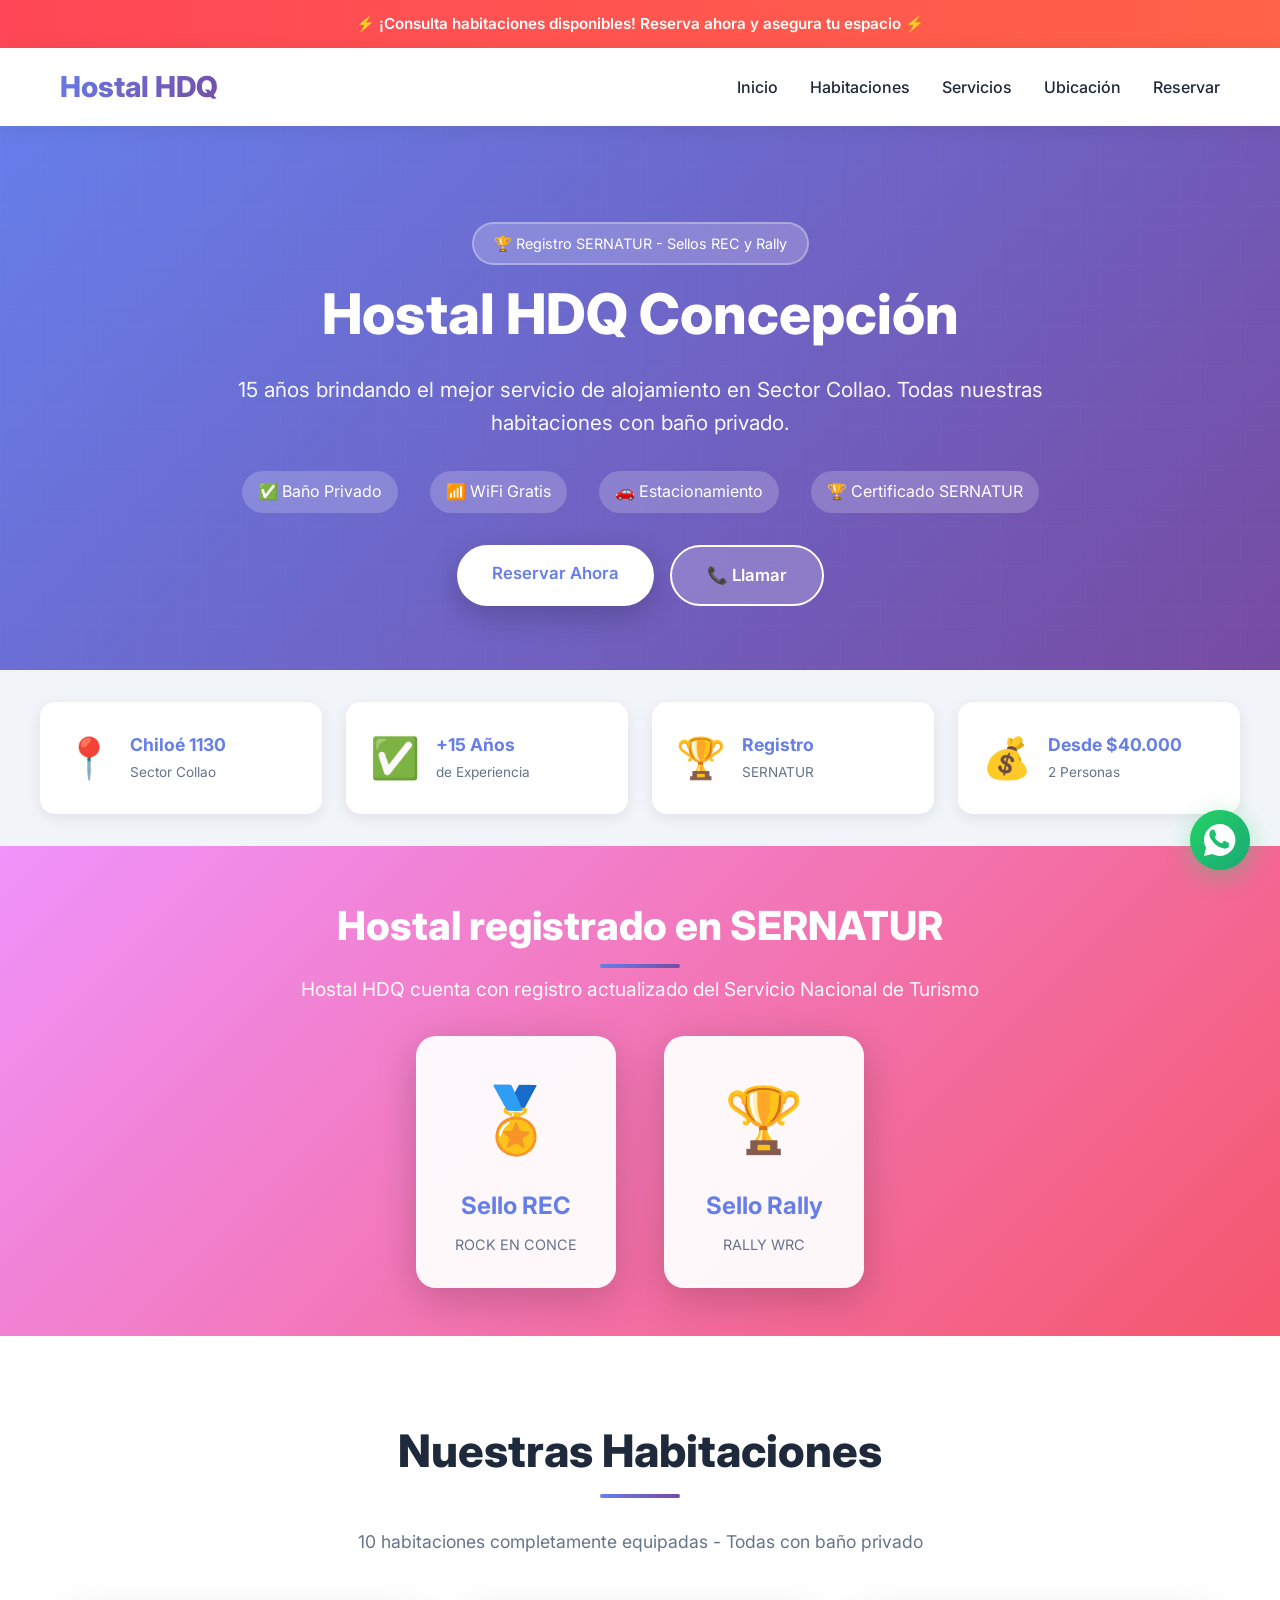
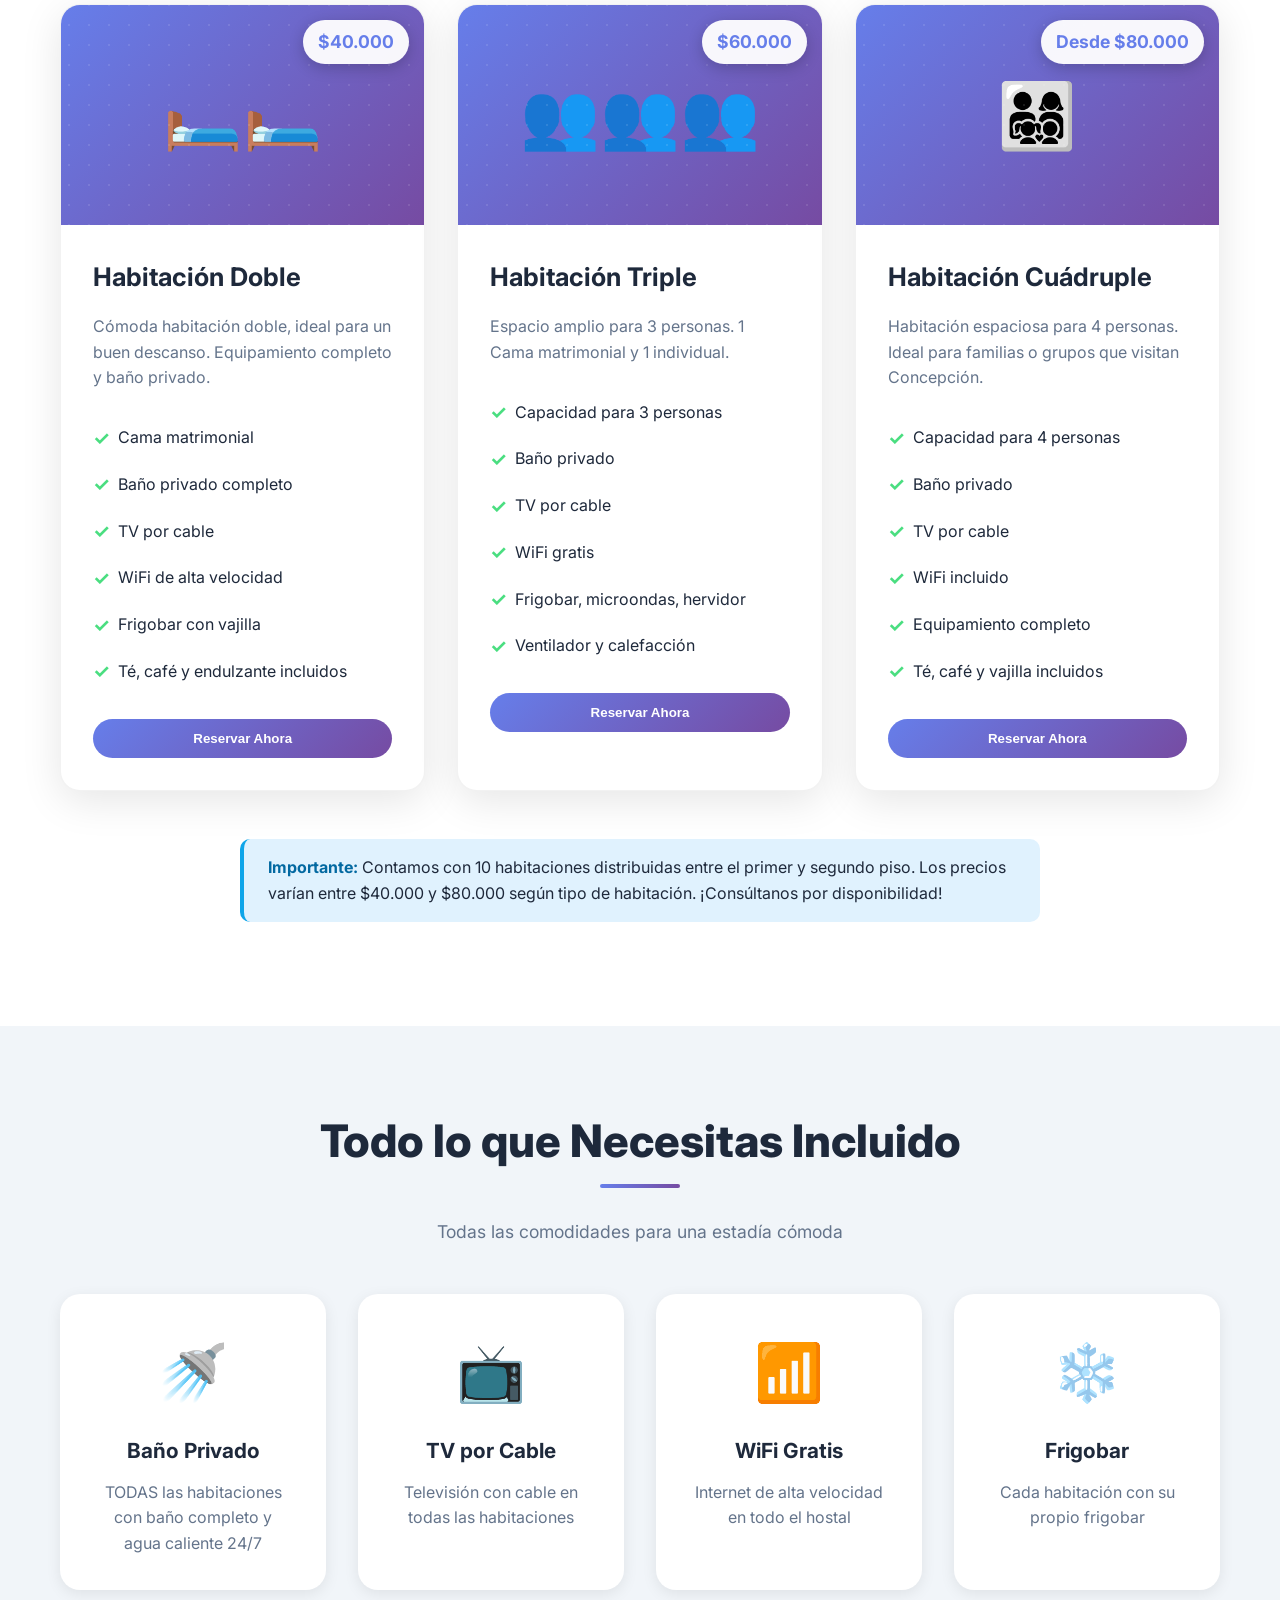
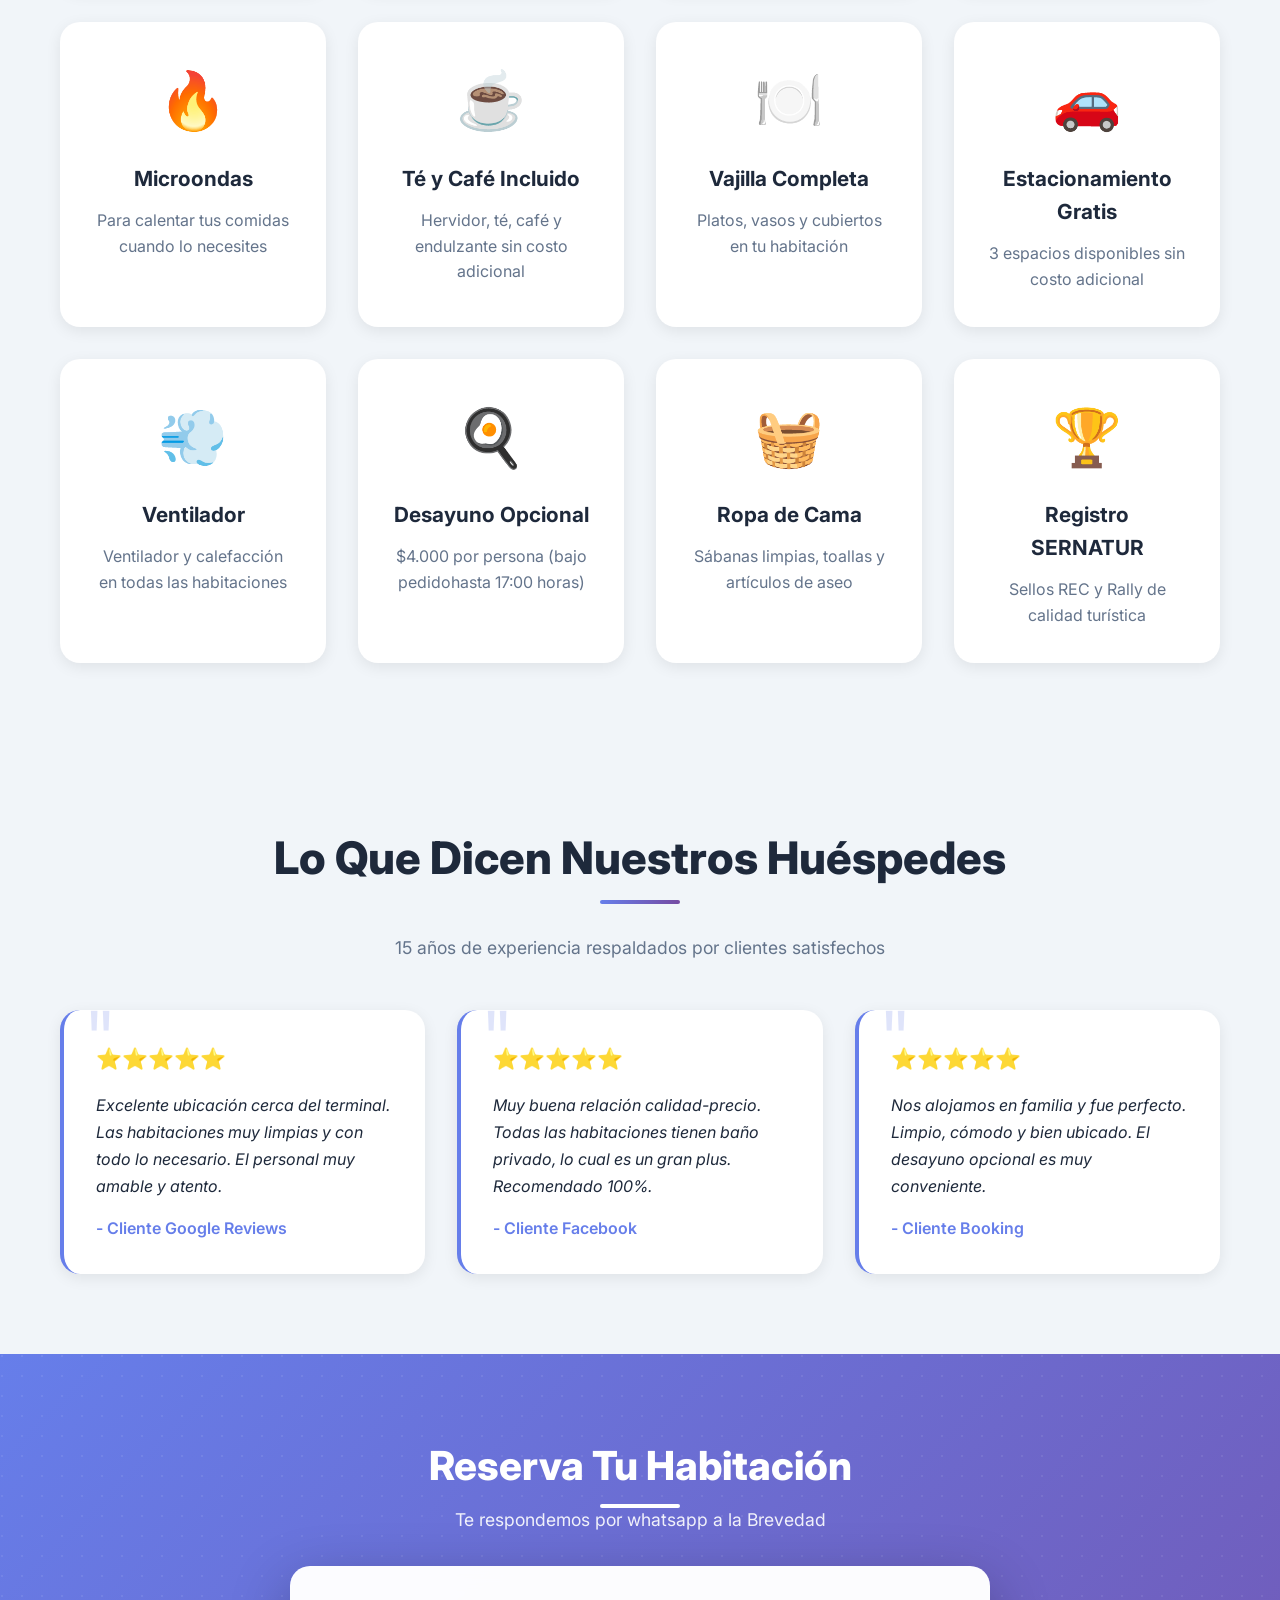
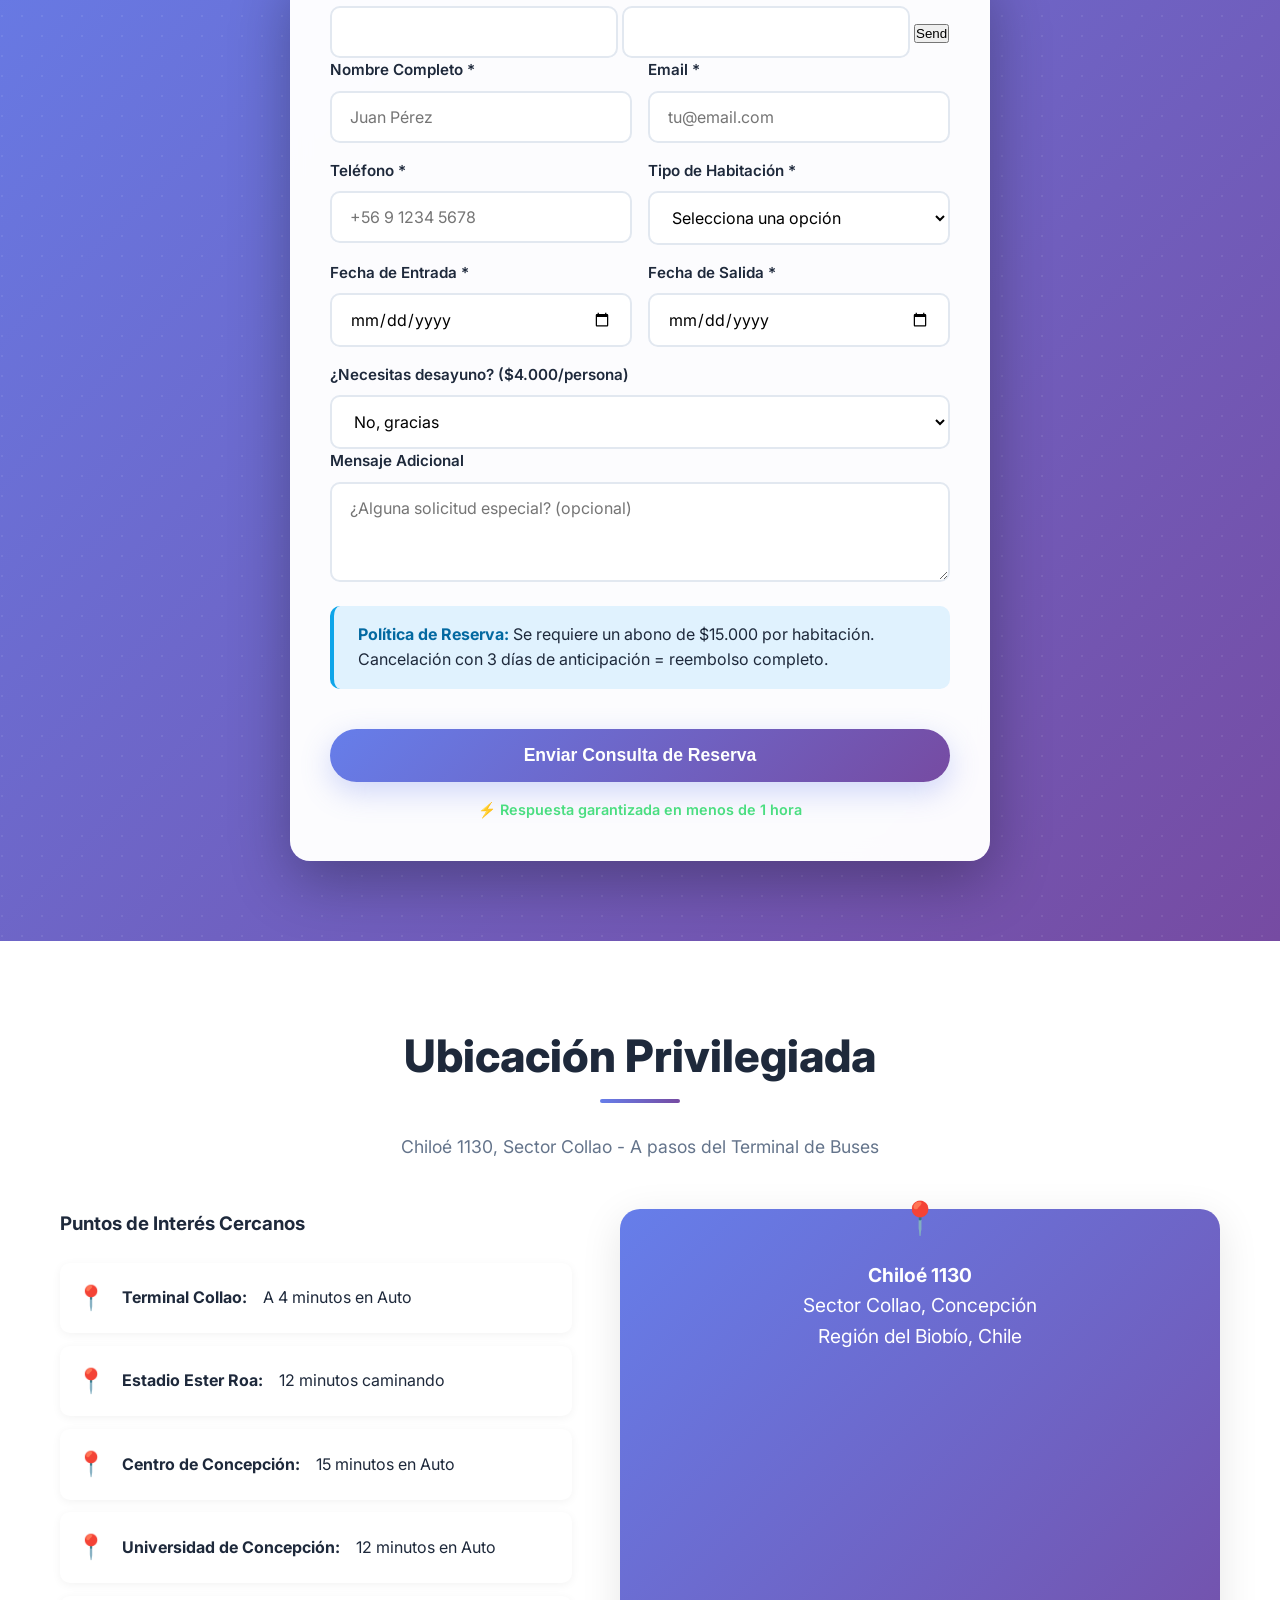
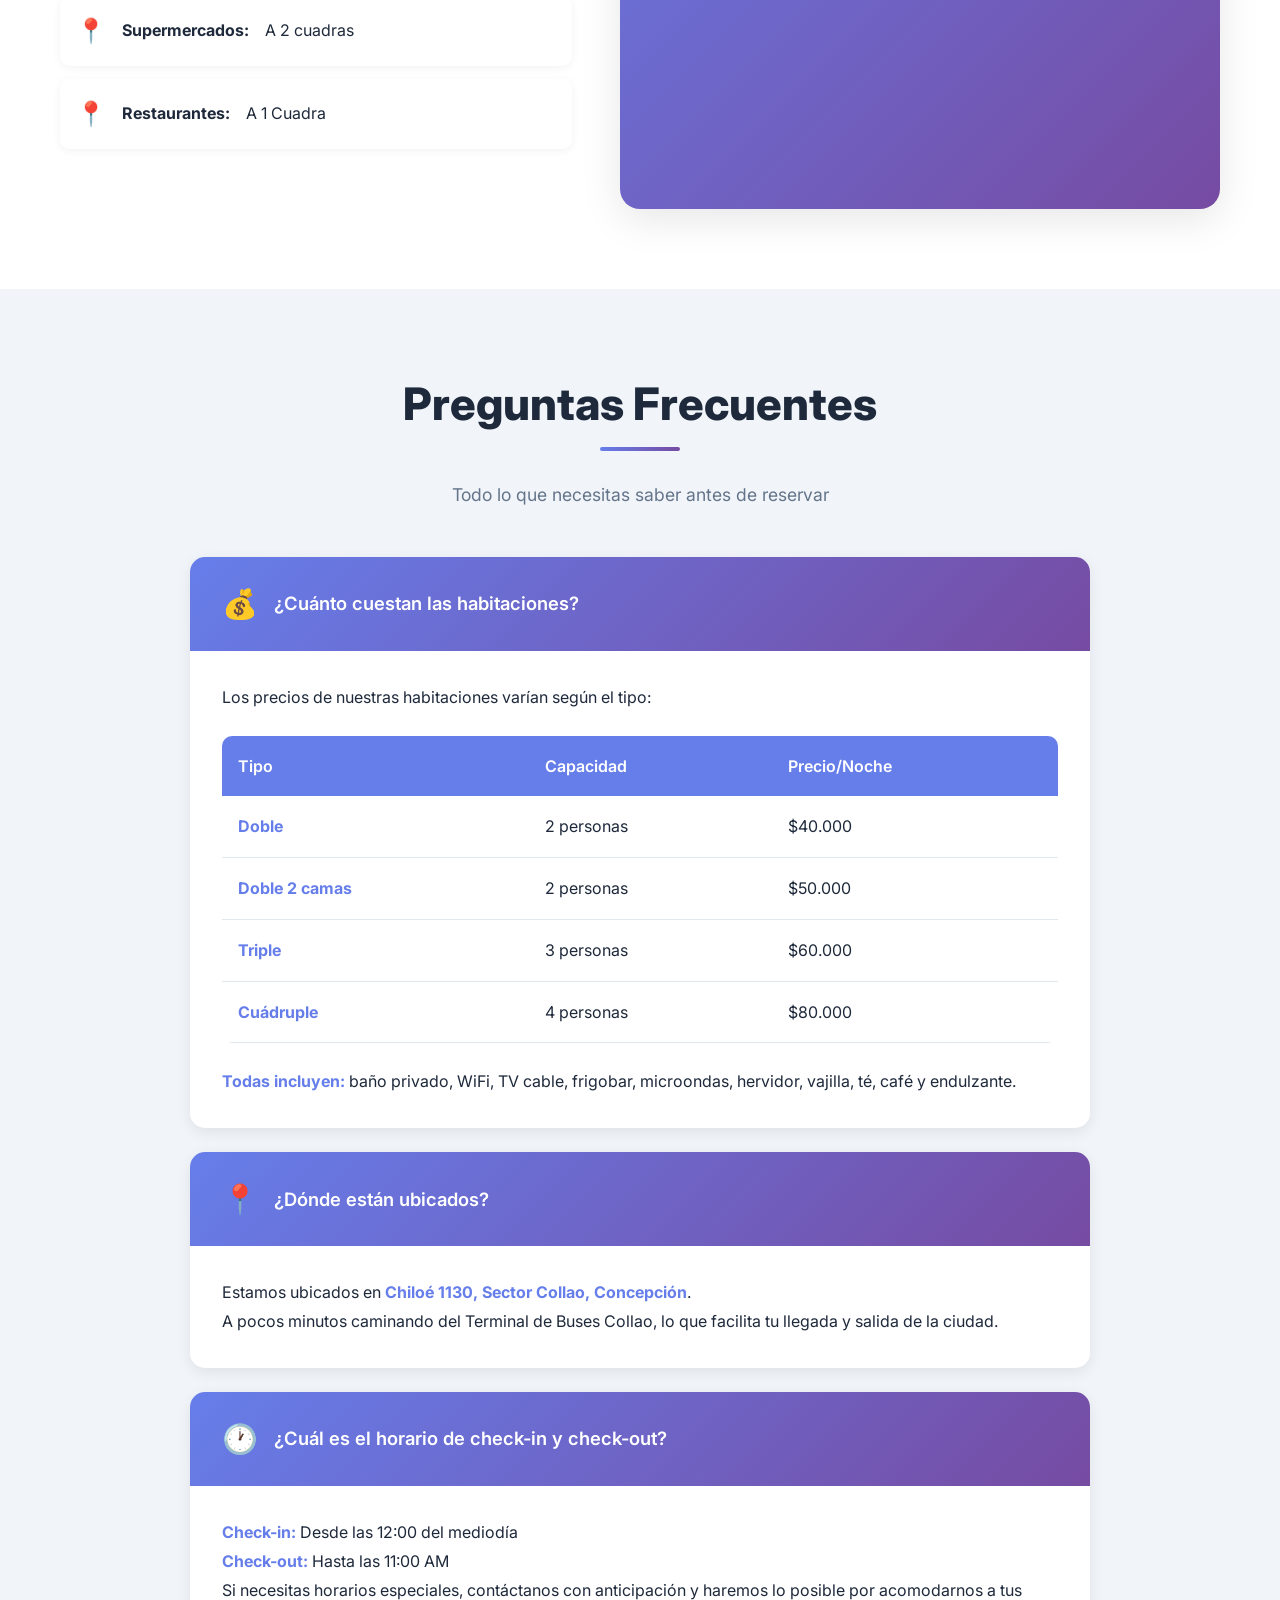
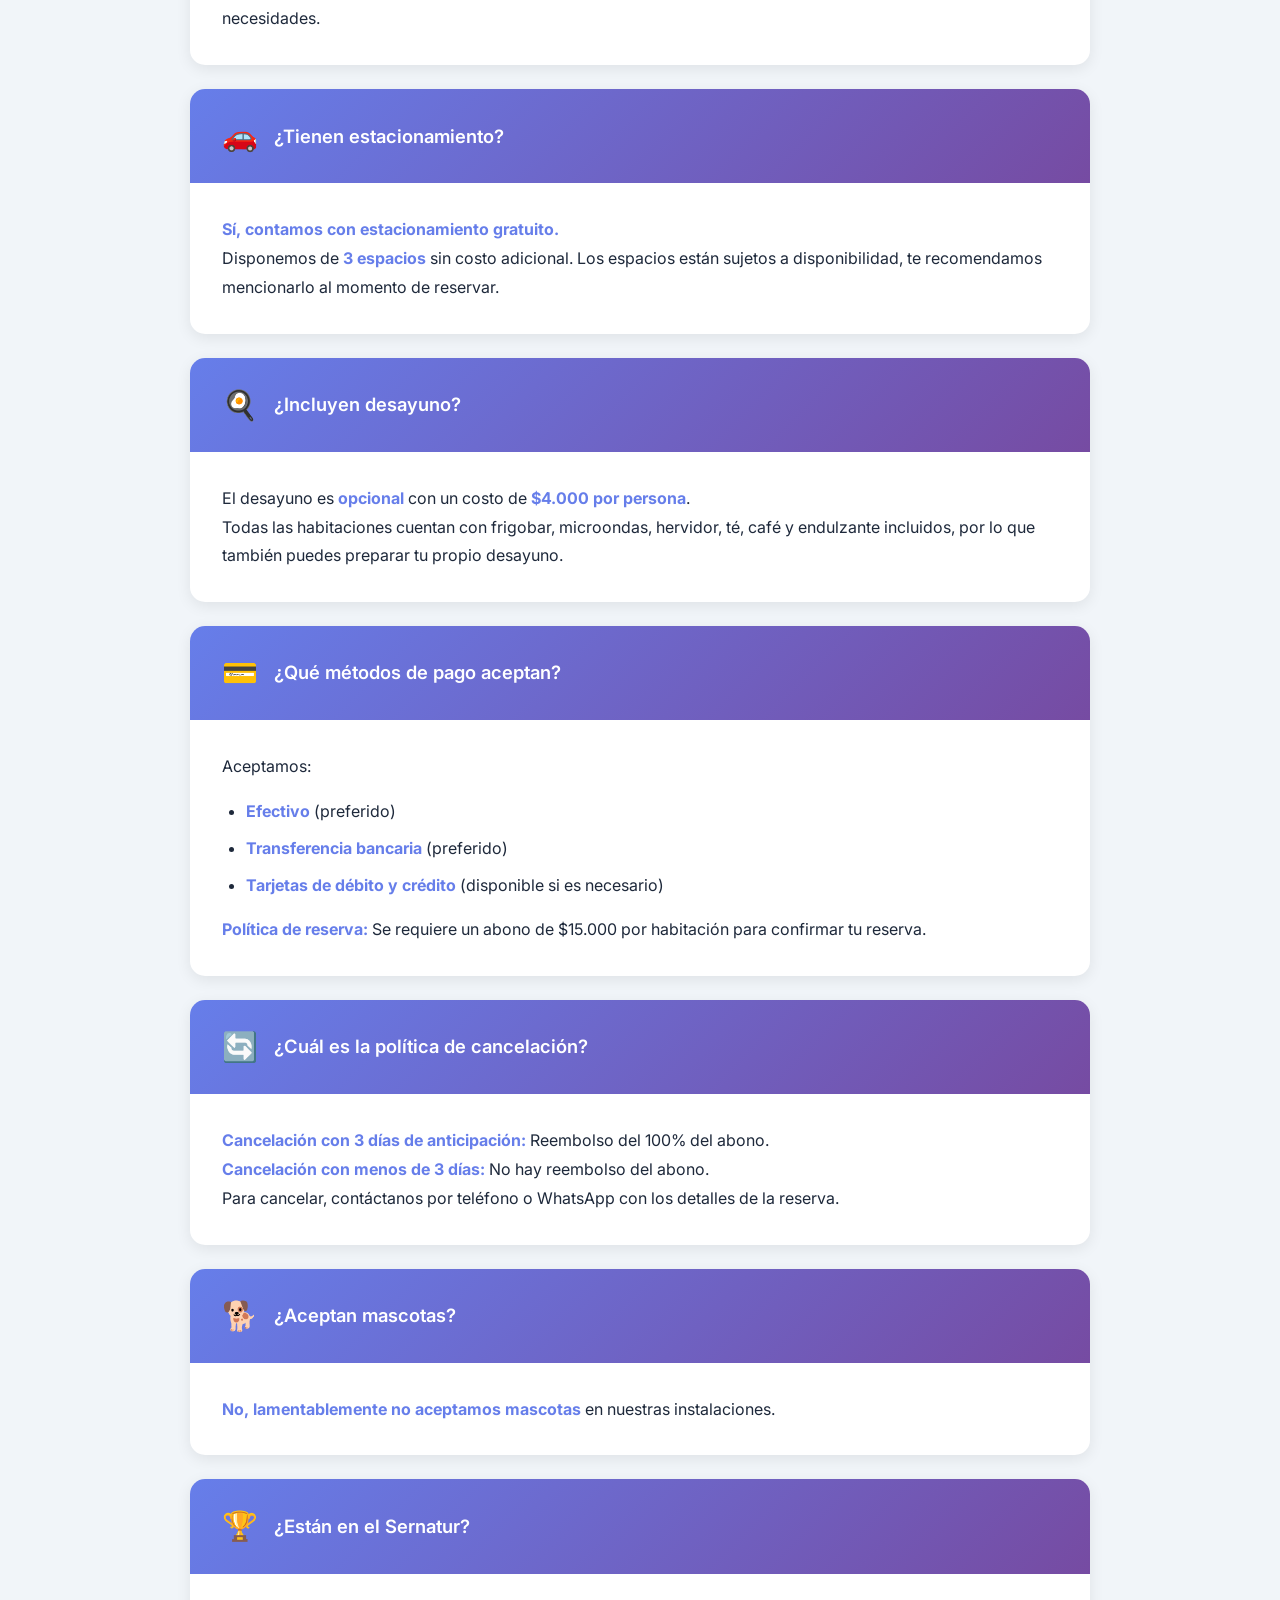
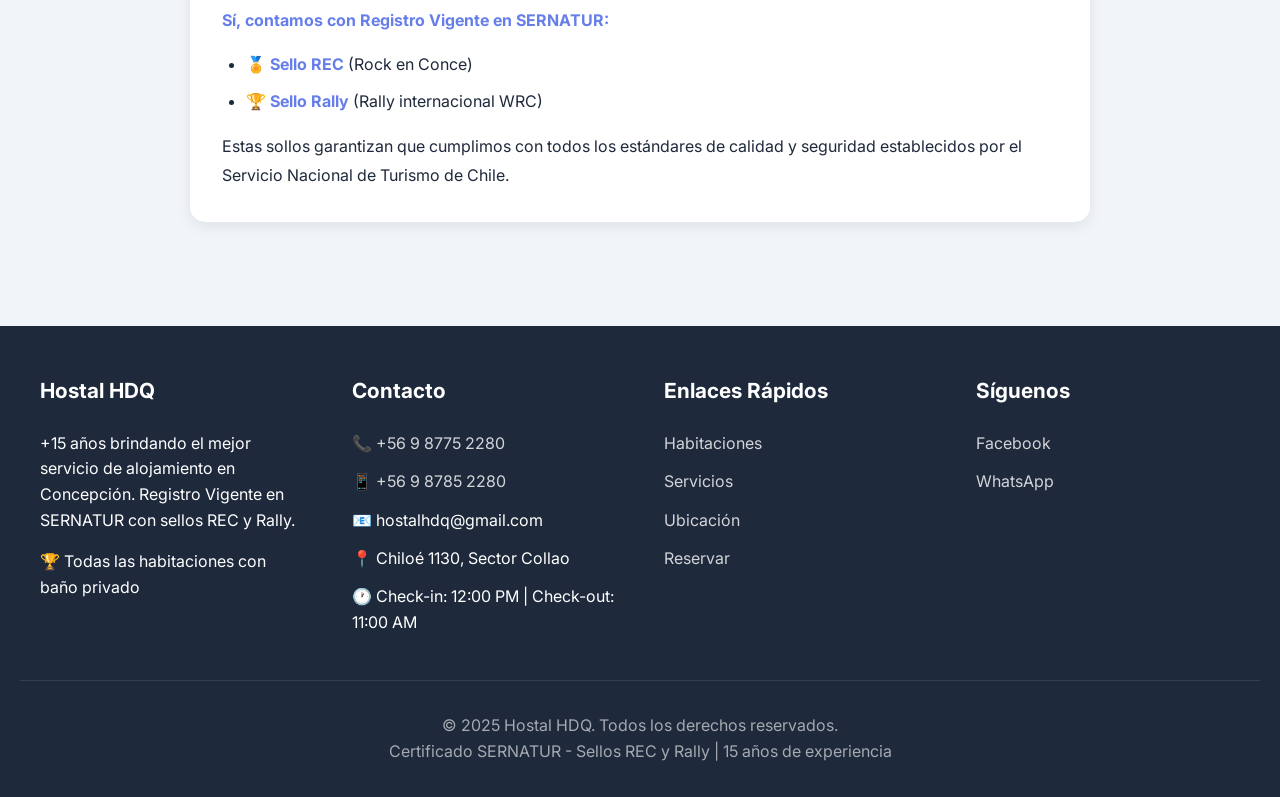
==== commit 9a1b16cf: "Update index.html" ====
--- a/index.html
+++ b/index.html
@@ -953,7 +953,7 @@
 
         .mapa {
             background: linear-gradient(135deg, var(--primary), var(--secondary));
-            height: 400px;
+            height: 600px;
             border-radius: 20px;
             display: flex;
             align-items: center;
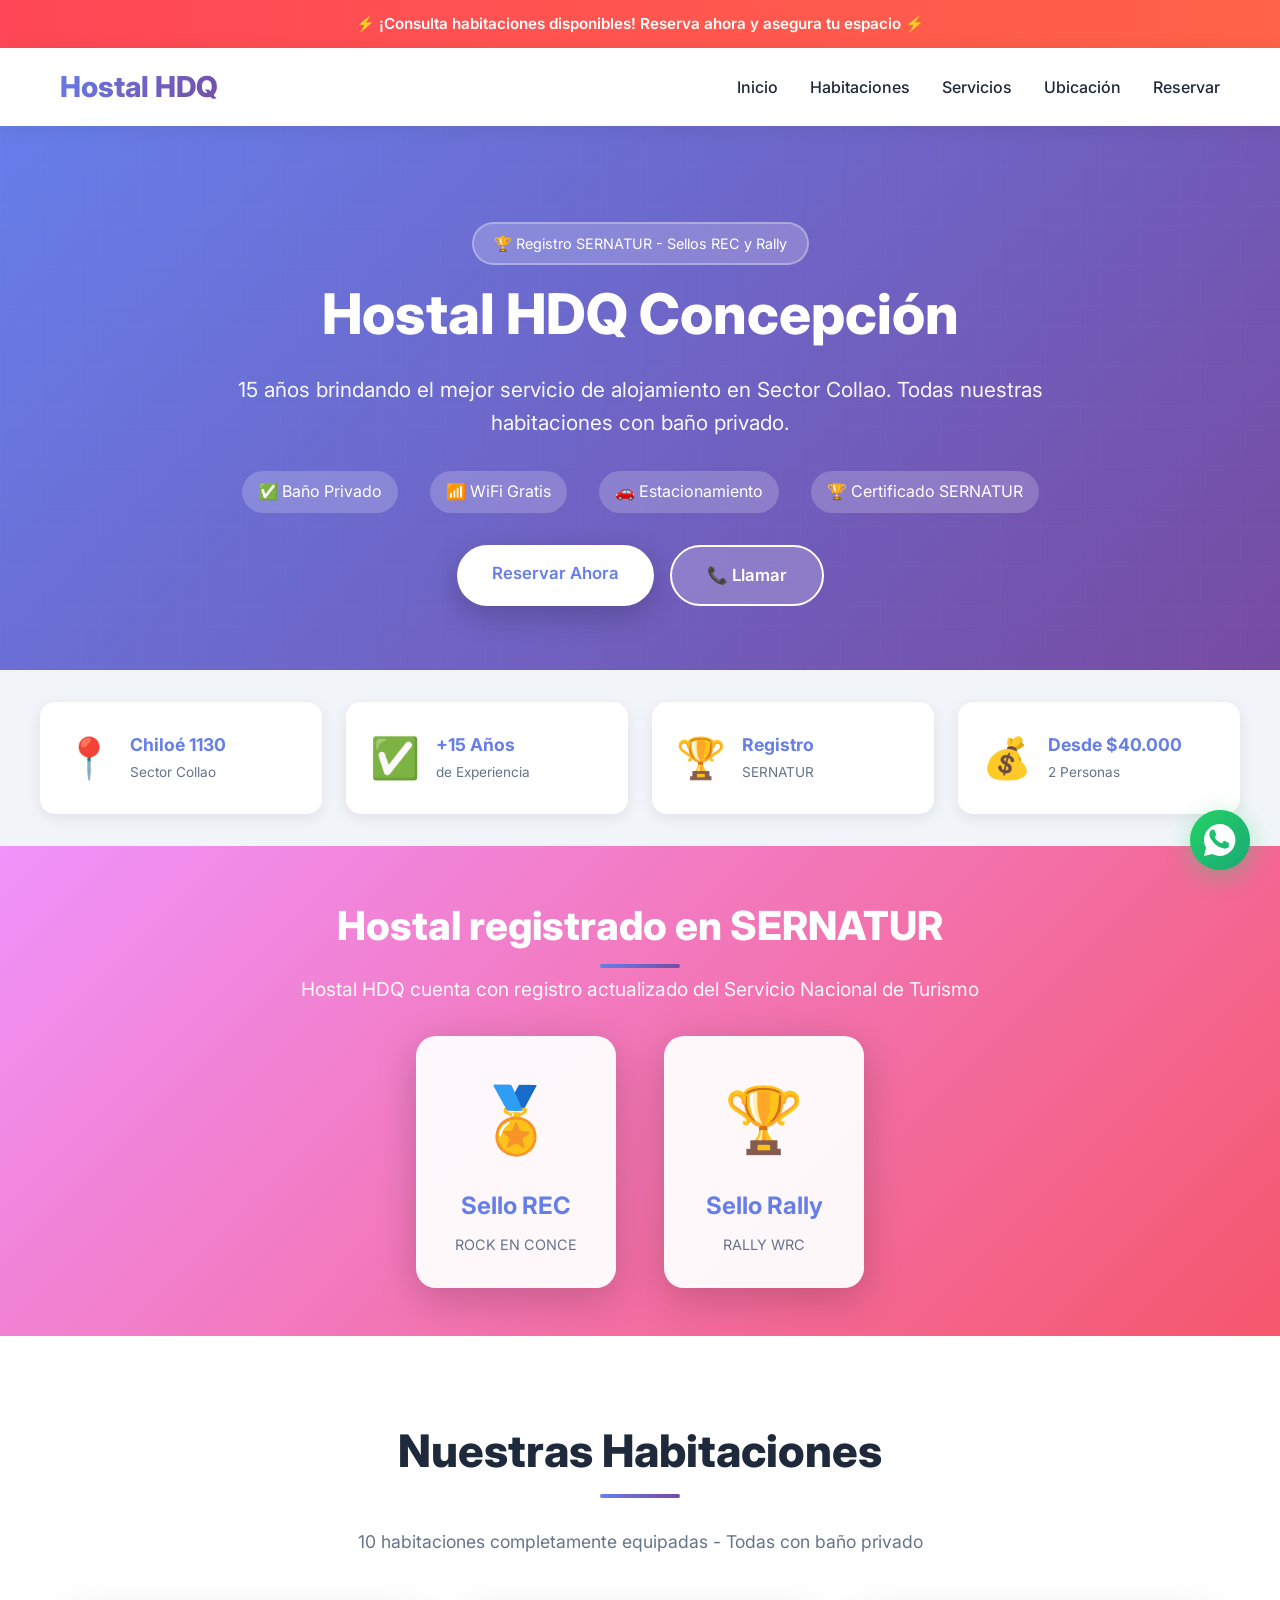
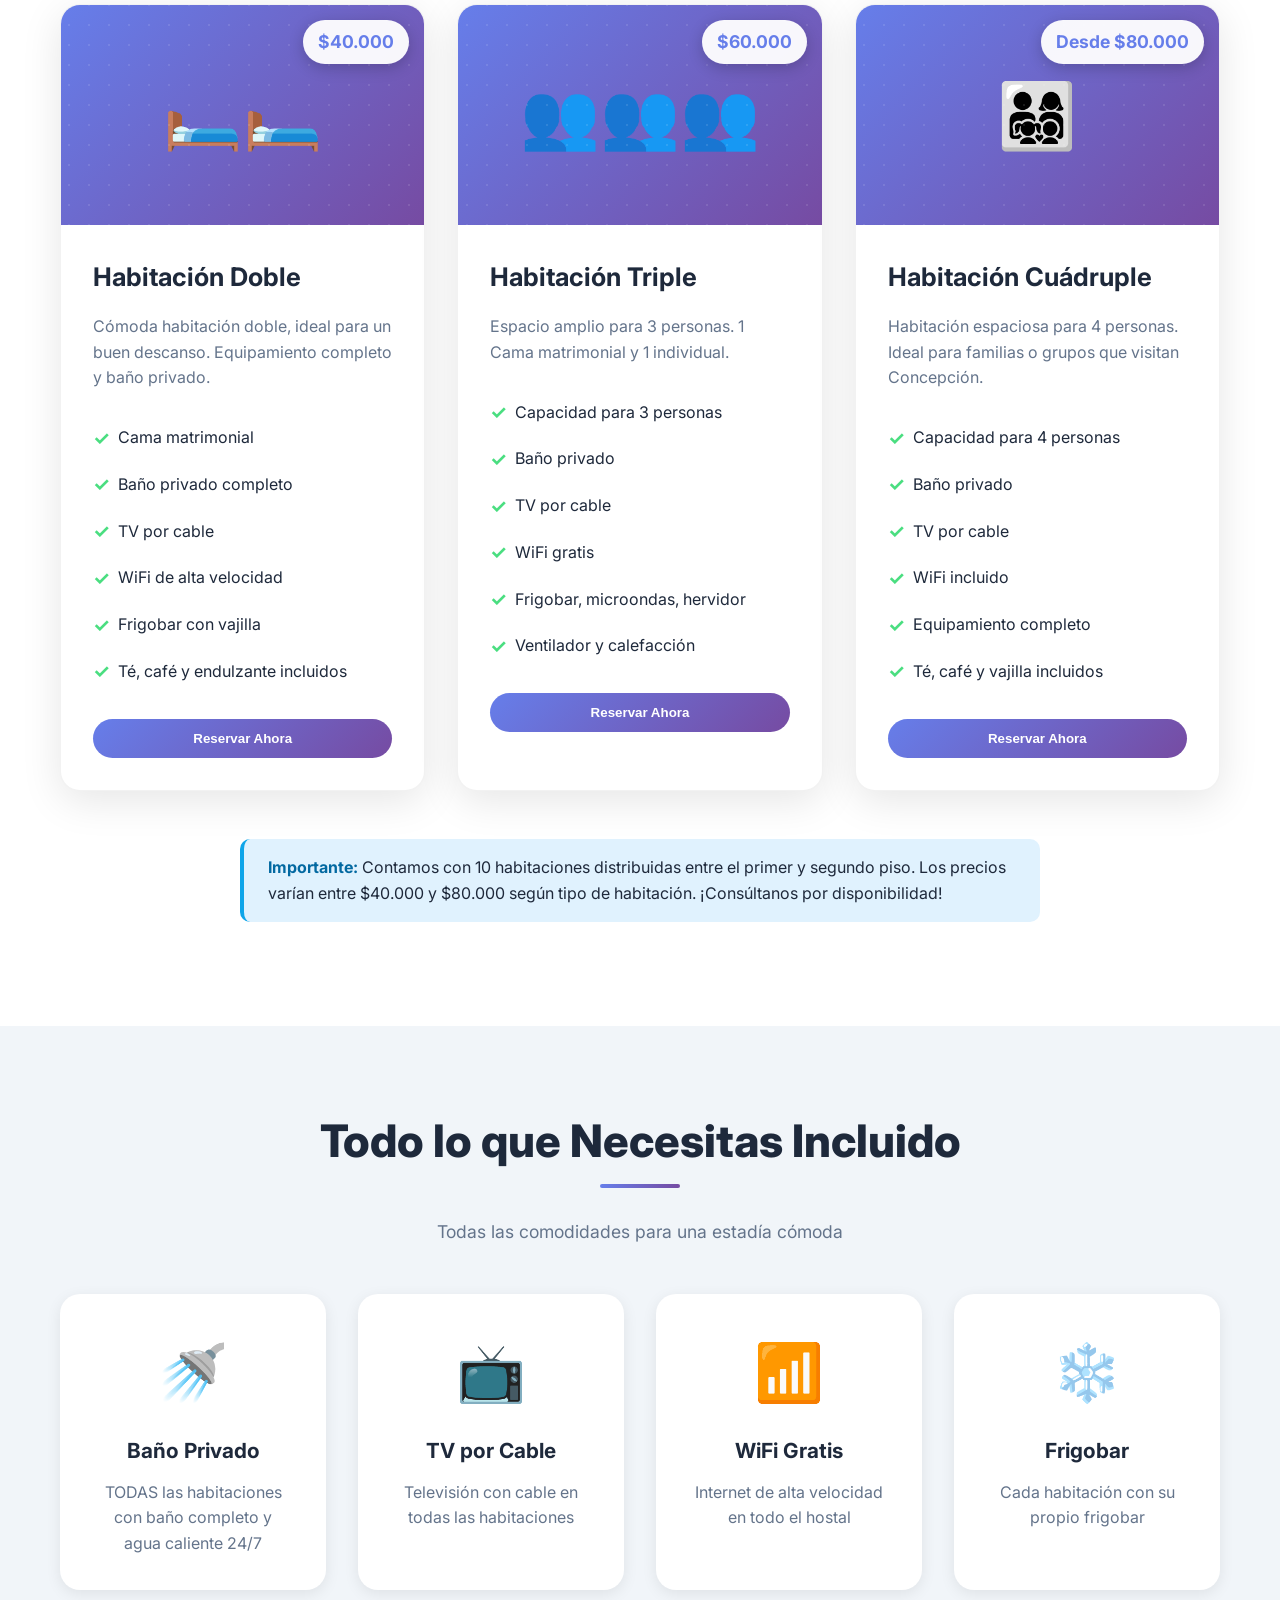
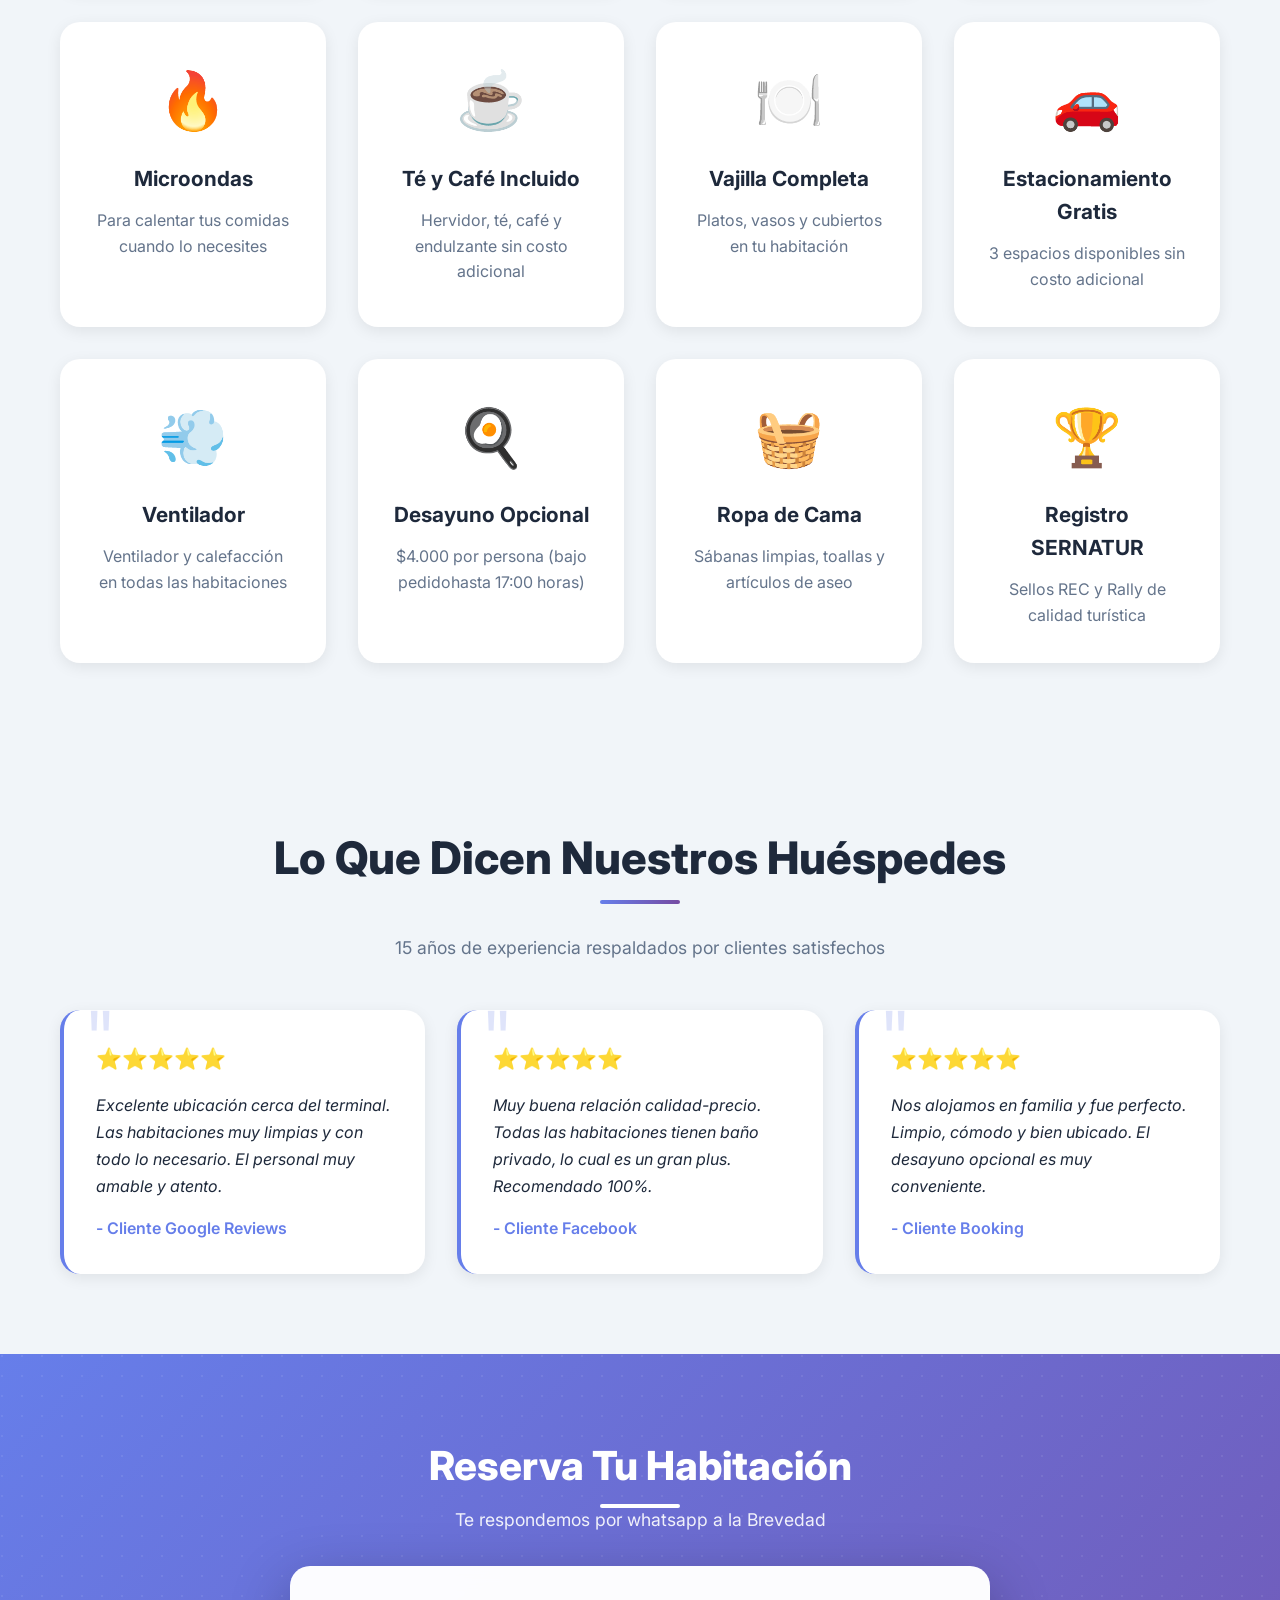
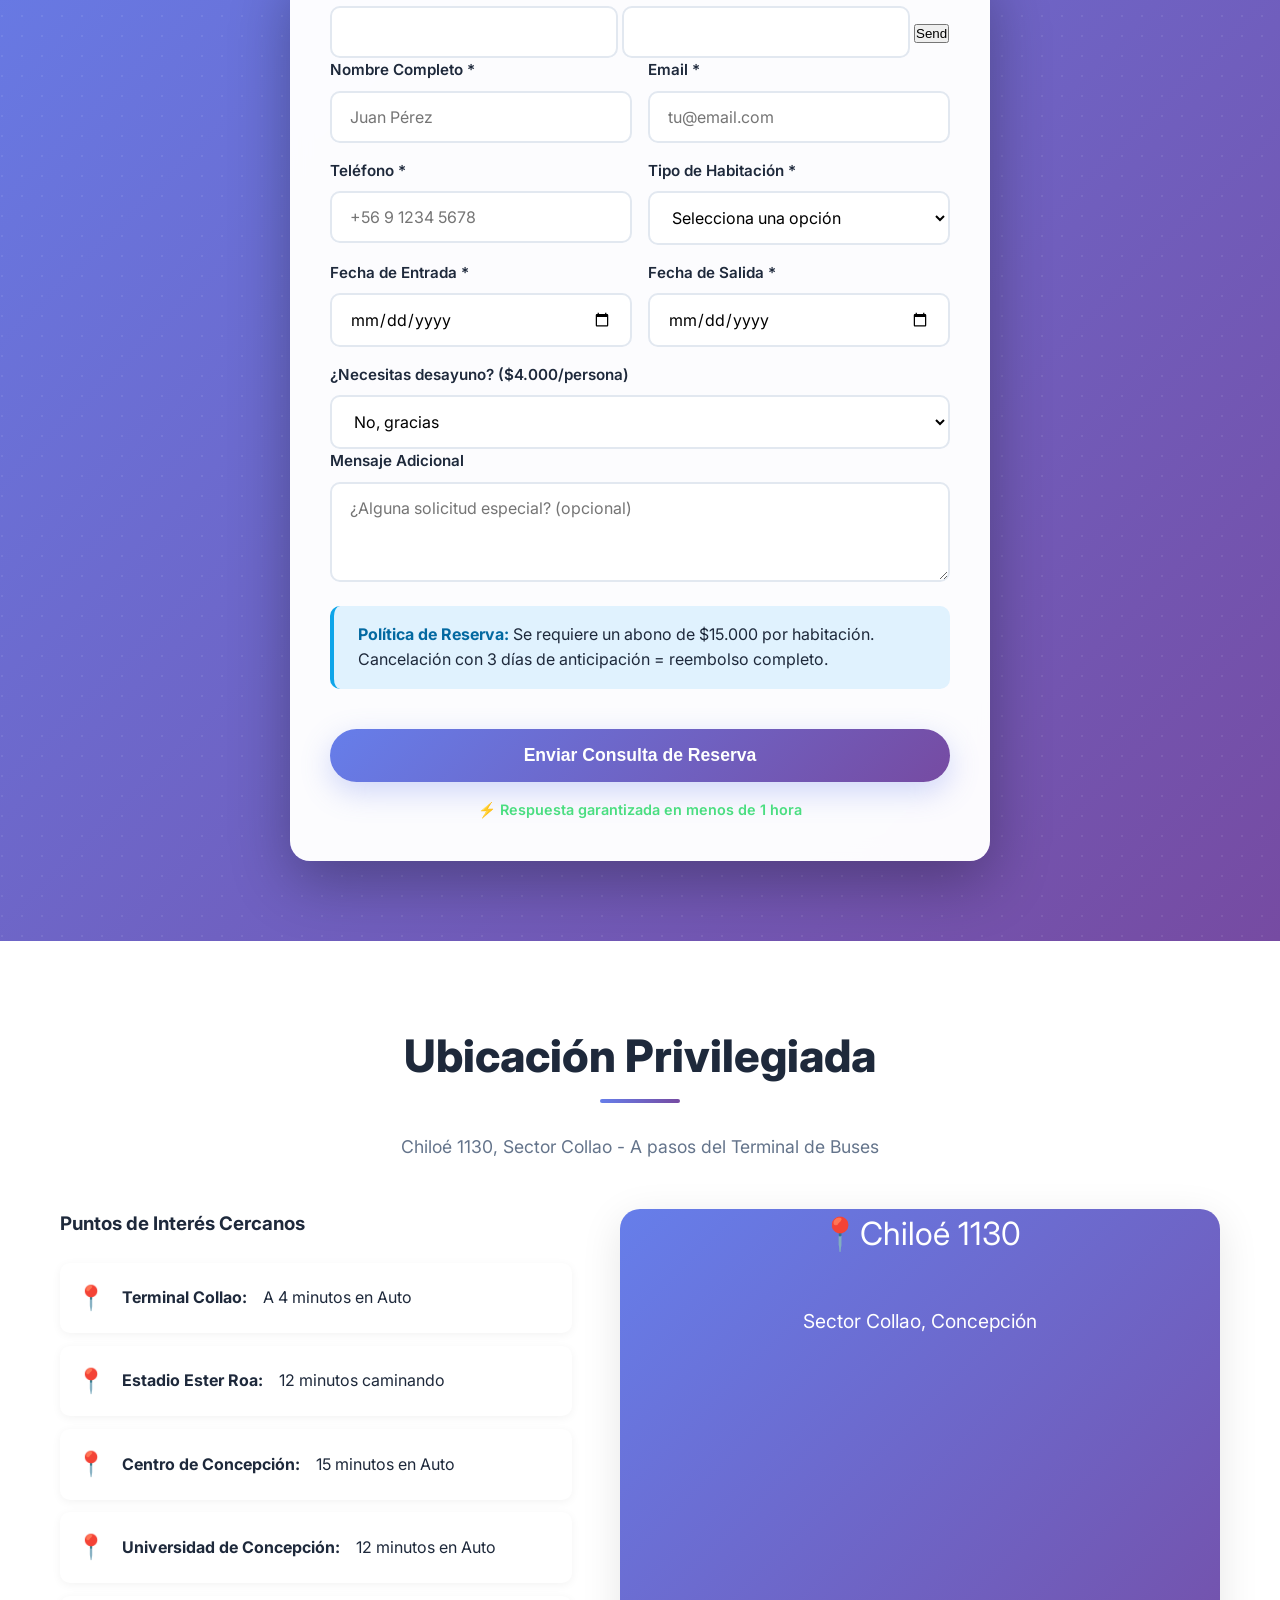
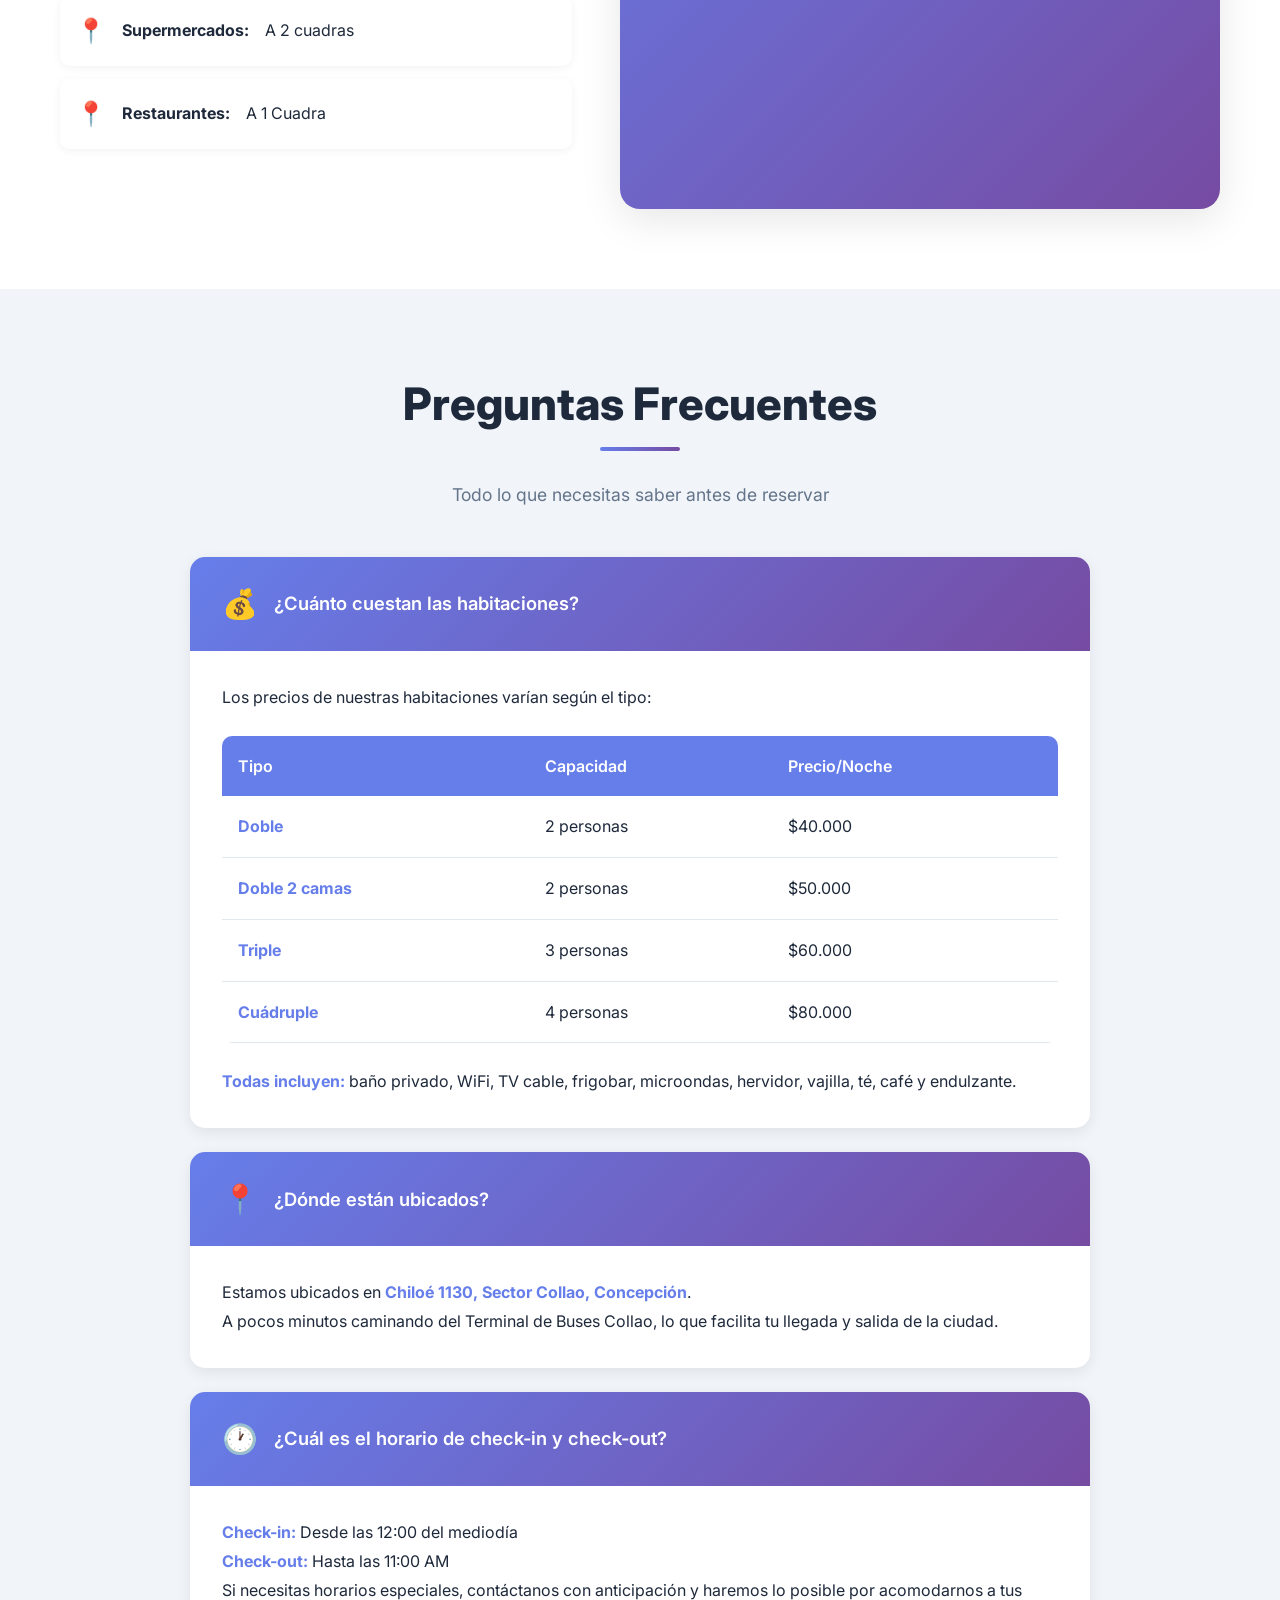
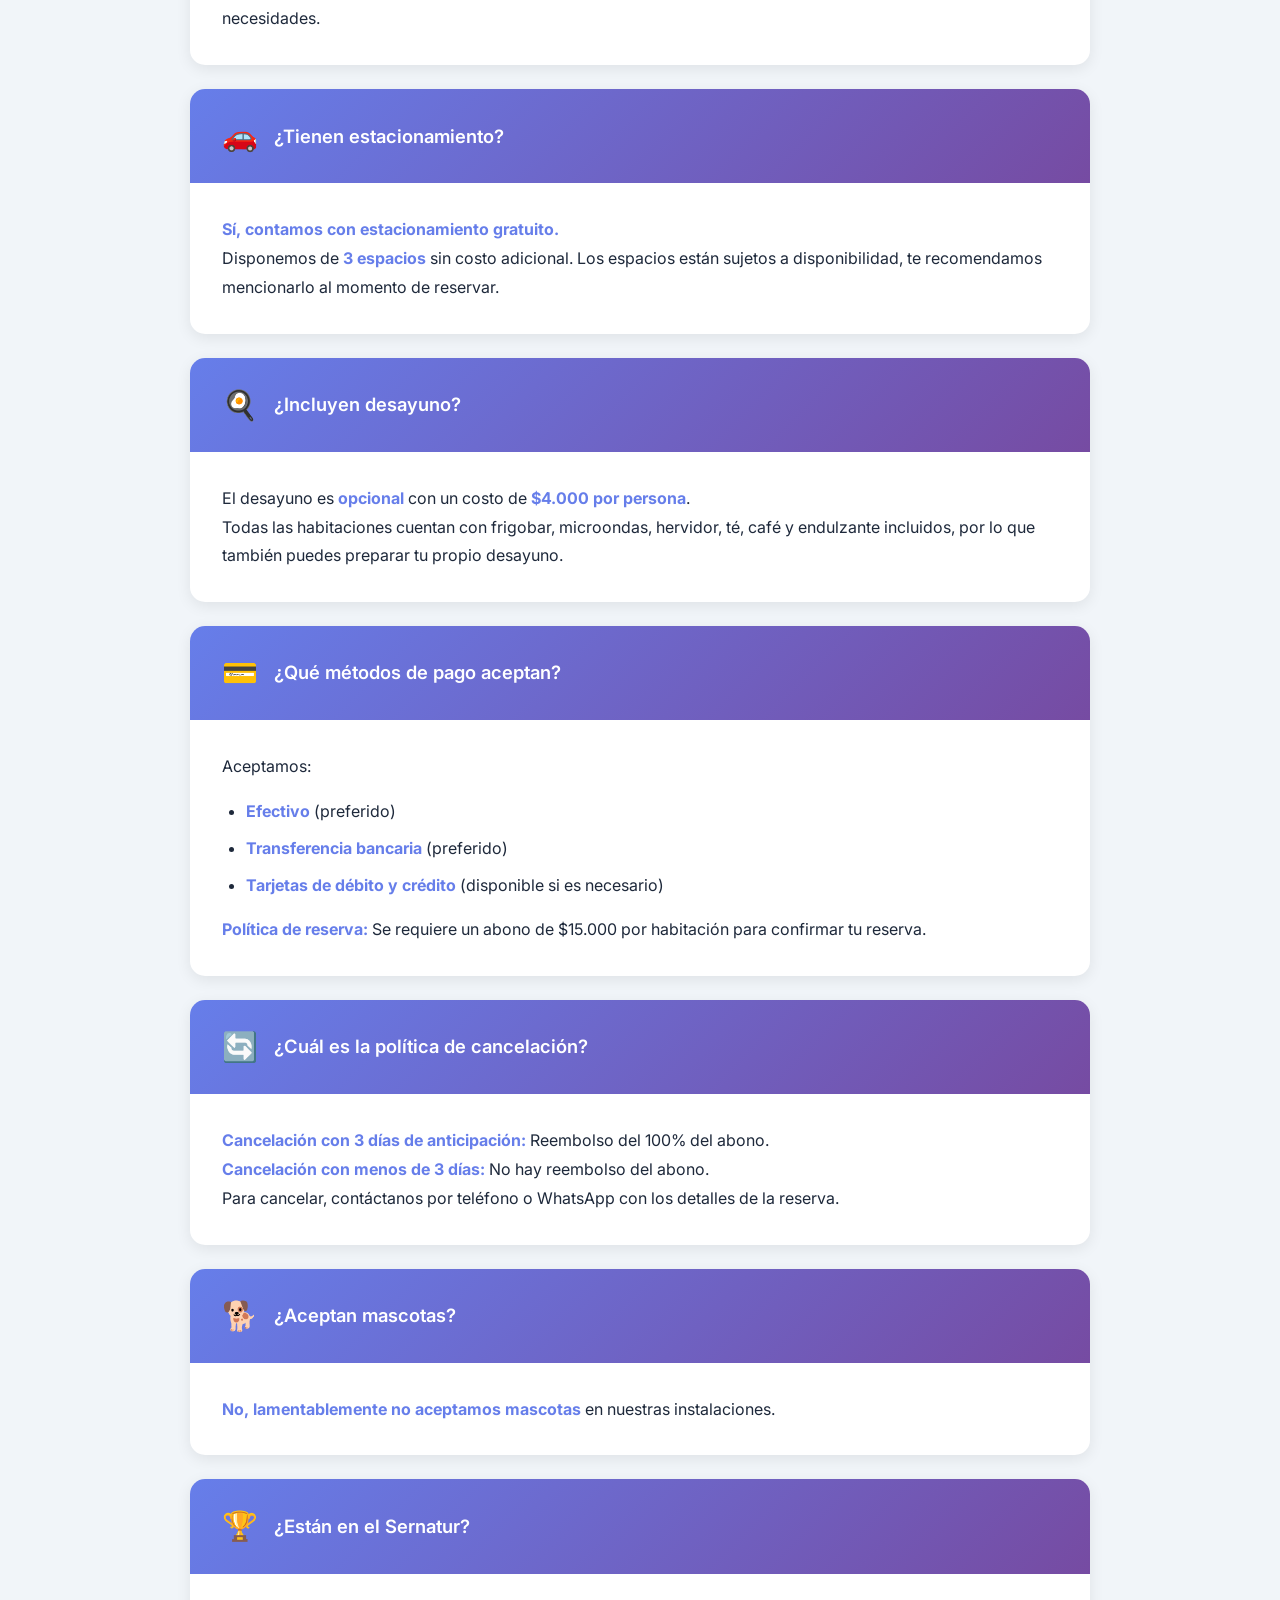
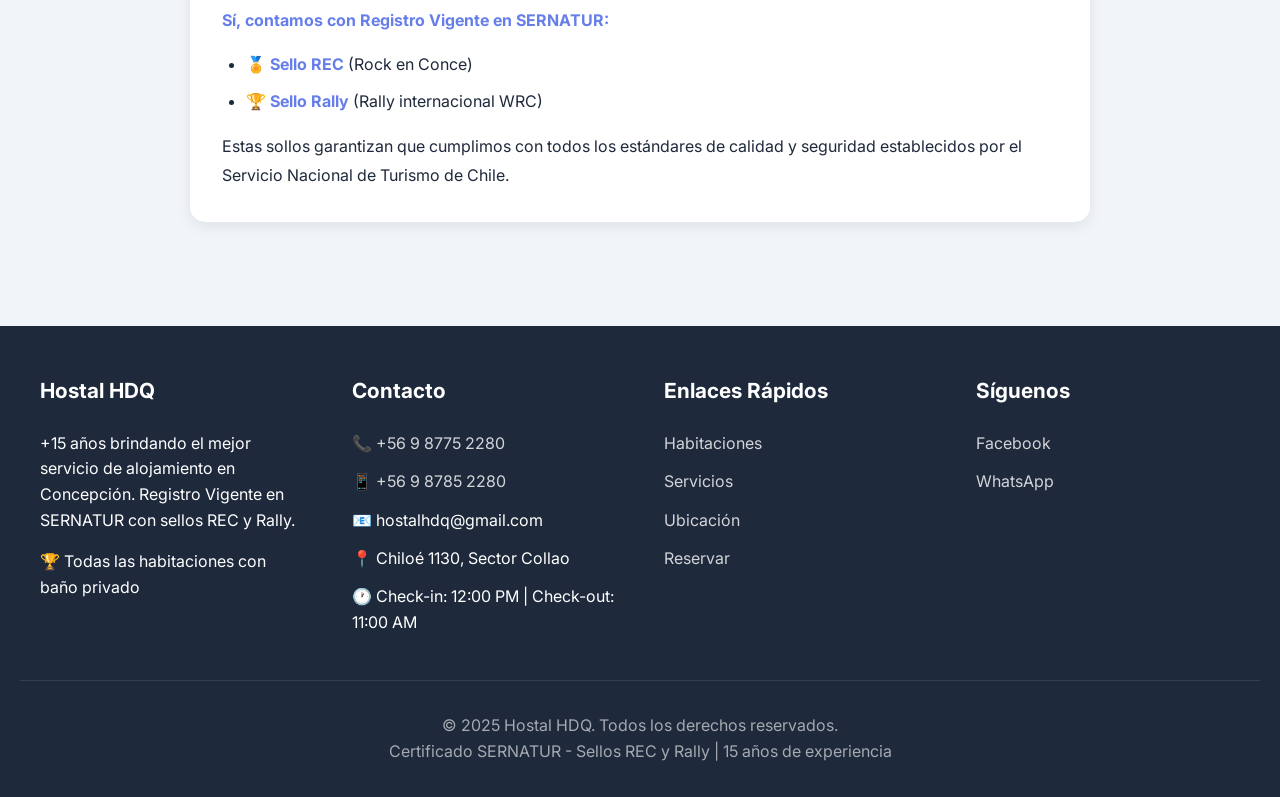
==== commit fdf944bc: "Update index.html" ====
--- a/index.html
+++ b/index.html
@@ -1633,8 +1633,8 @@
 
                 <div class="mapa">
                     <div style="text-align: center;">
-                        <p style="font-size: 2rem; margin-bottom: 1rem;">📍</p>
-                        <p><strong>Chiloé 1130</strong><br>Sector Collao, Concepción<br>Región del Biobío, Chile</p>
+                        <p style="font-size: 2rem; margin-bottom: 1rem;">📍Chiloé 1130 </p>
+                        <p><strong></strong><br>Sector Collao, Concepción</p>
                         <small style="display: block; margin-top: 1rem;"><iframe src="https://www.google.com/maps/embed?pb=!1m18!1m12!1m3!1d3194.005818024124!2d-73.016258!3d-36.818380499999996!2m3!1f0!2f0!3f0!3m2!1i1024!2i768!4f13.1!3m3!1m2!1s0x9669b417dd26739d%3A0xc0a78b0e3597146a!2sHostal%20HDQ%20Concepci%C3%B3n!5e0!3m2!1ses!2scl!4v1756734191911!5m2!1ses!2scl" width="600" height="450" style="border:0;" allowfullscreen="" loading="lazy" referrerpolicy="no-referrer-when-downgrade"></iframe></small>
                     </div>
                 </div>
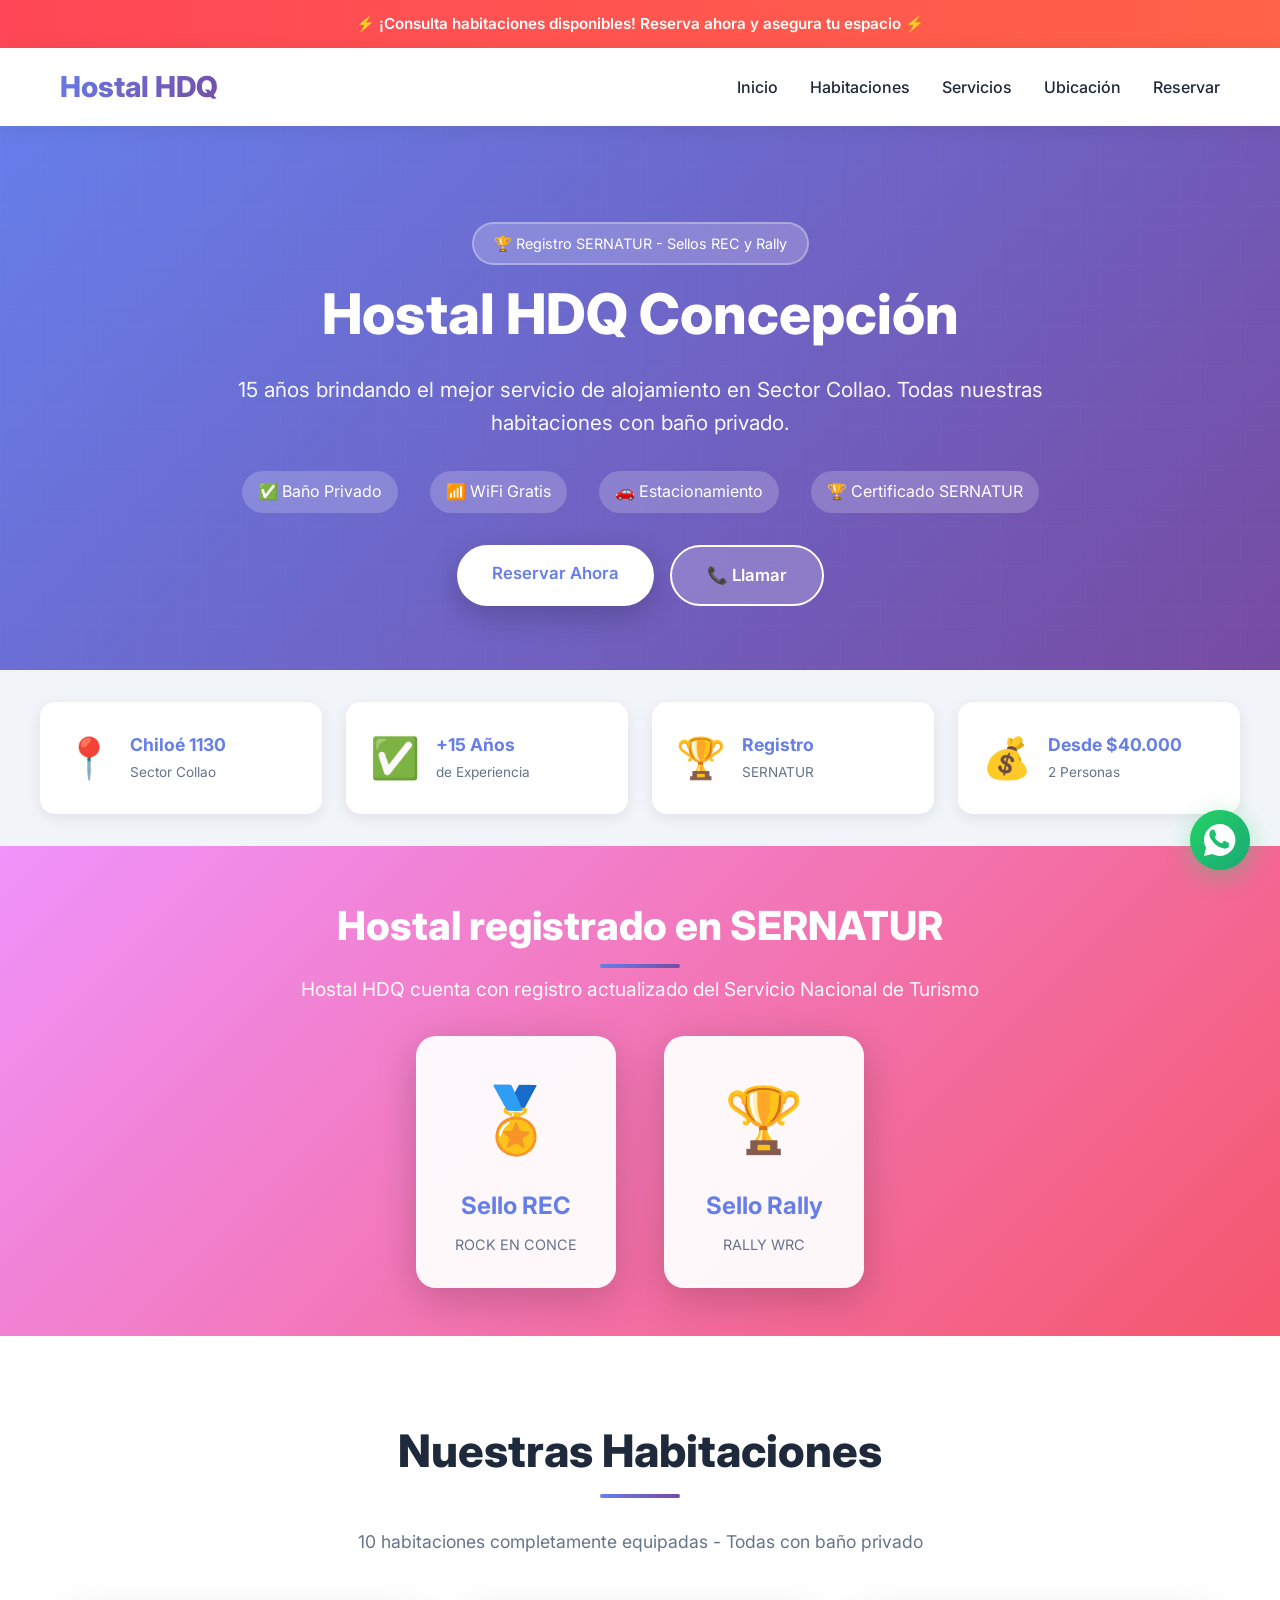
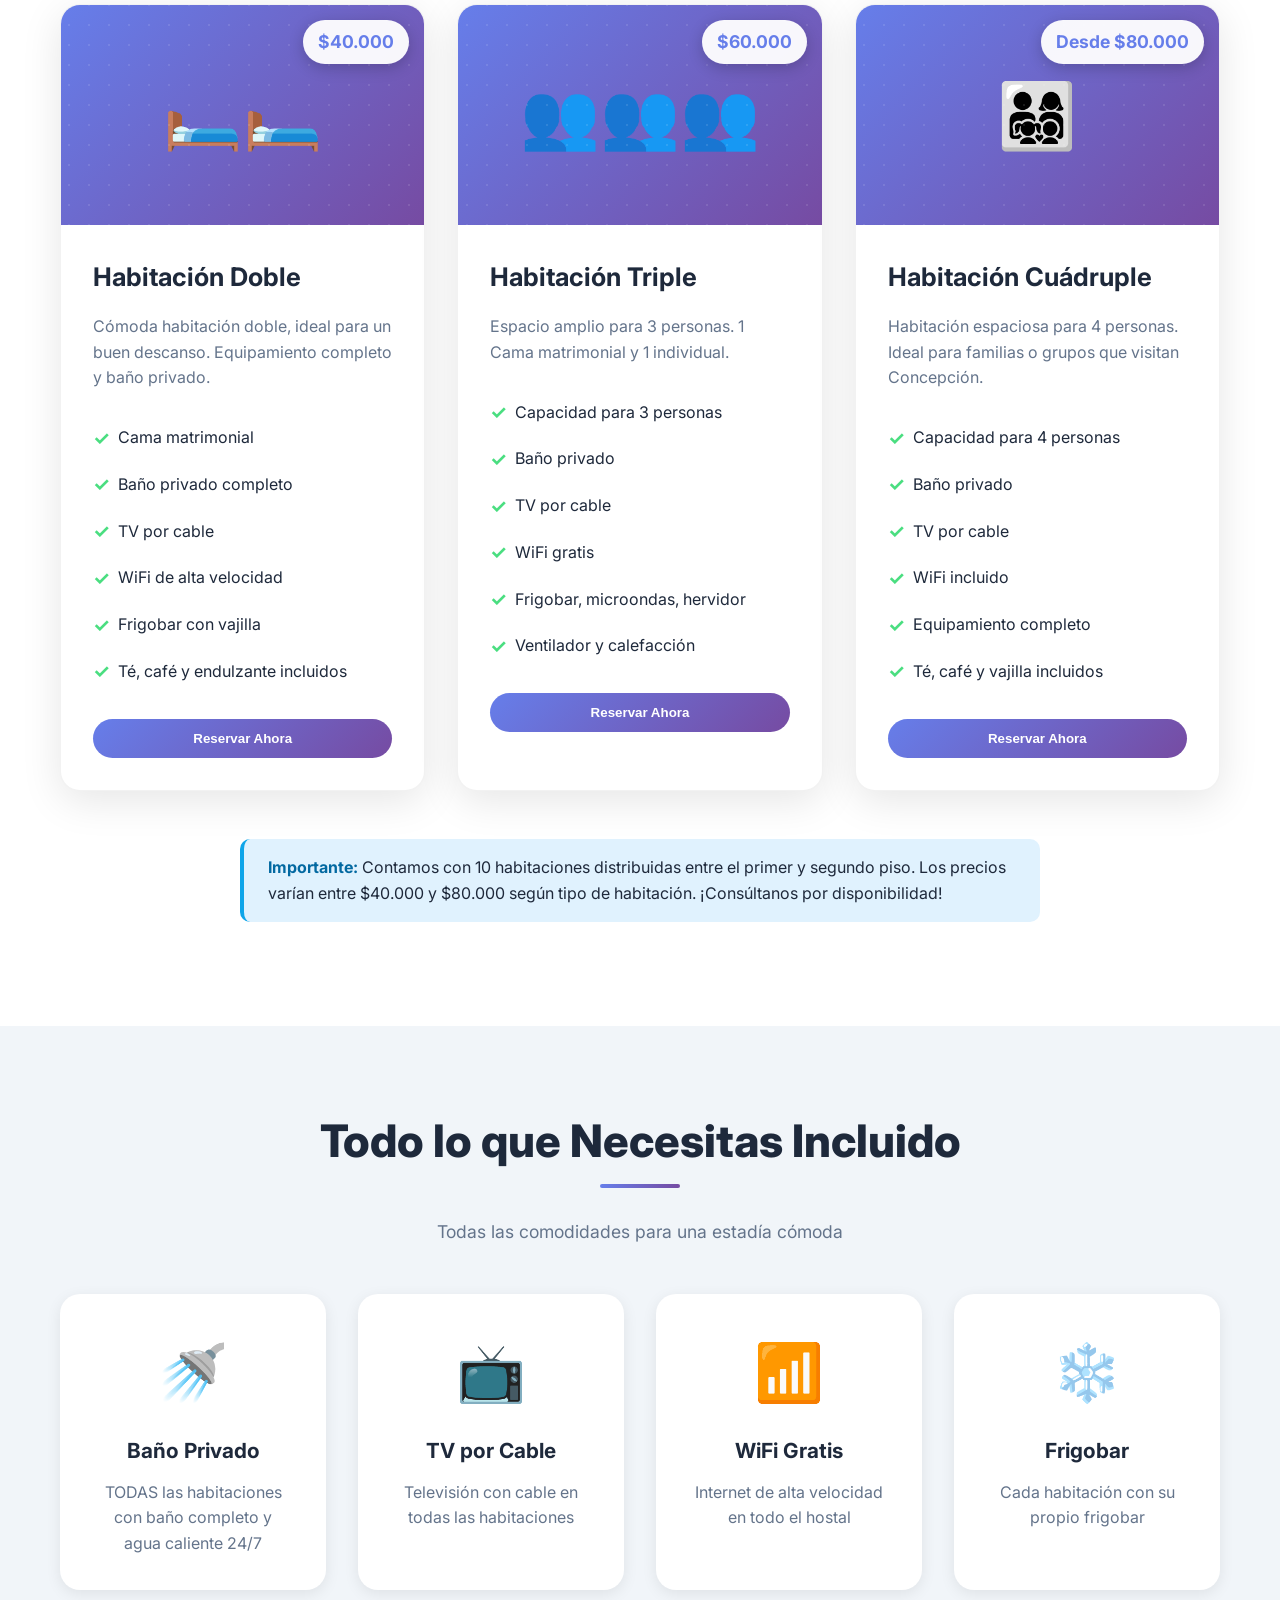
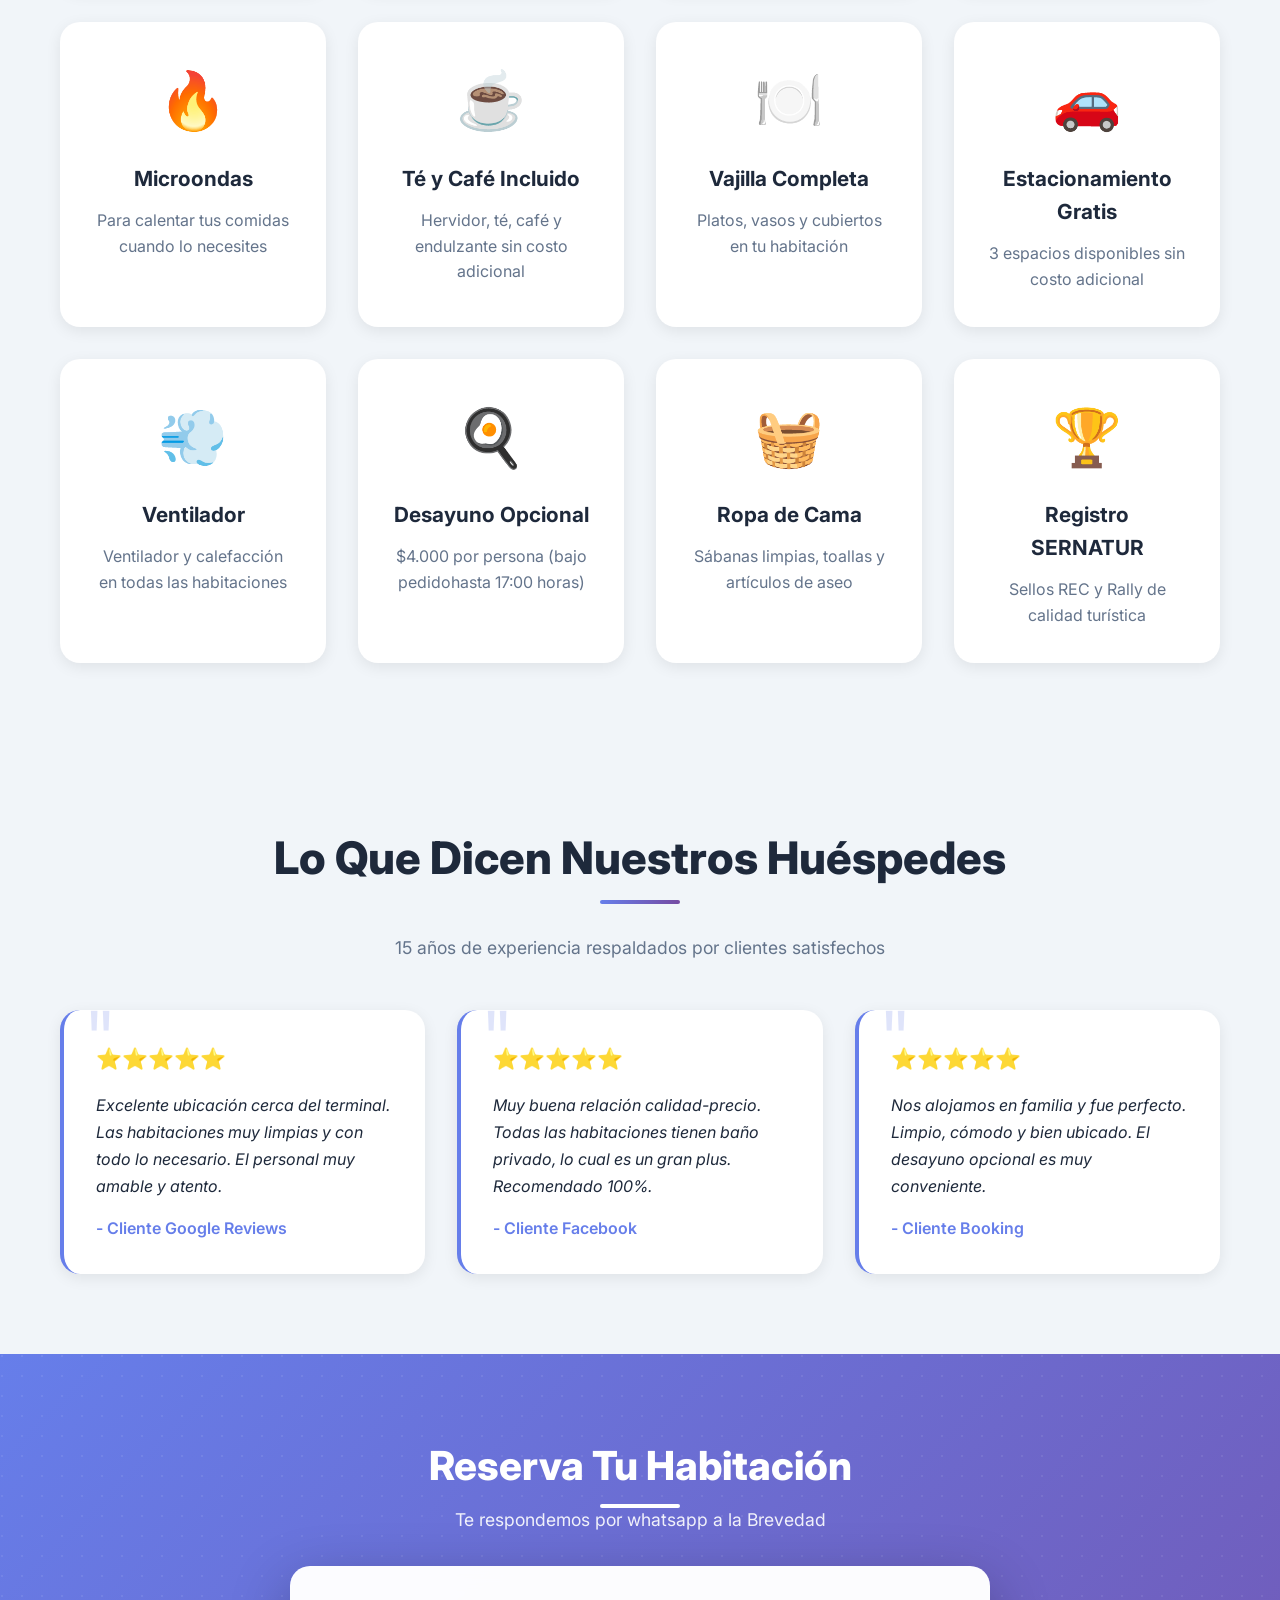
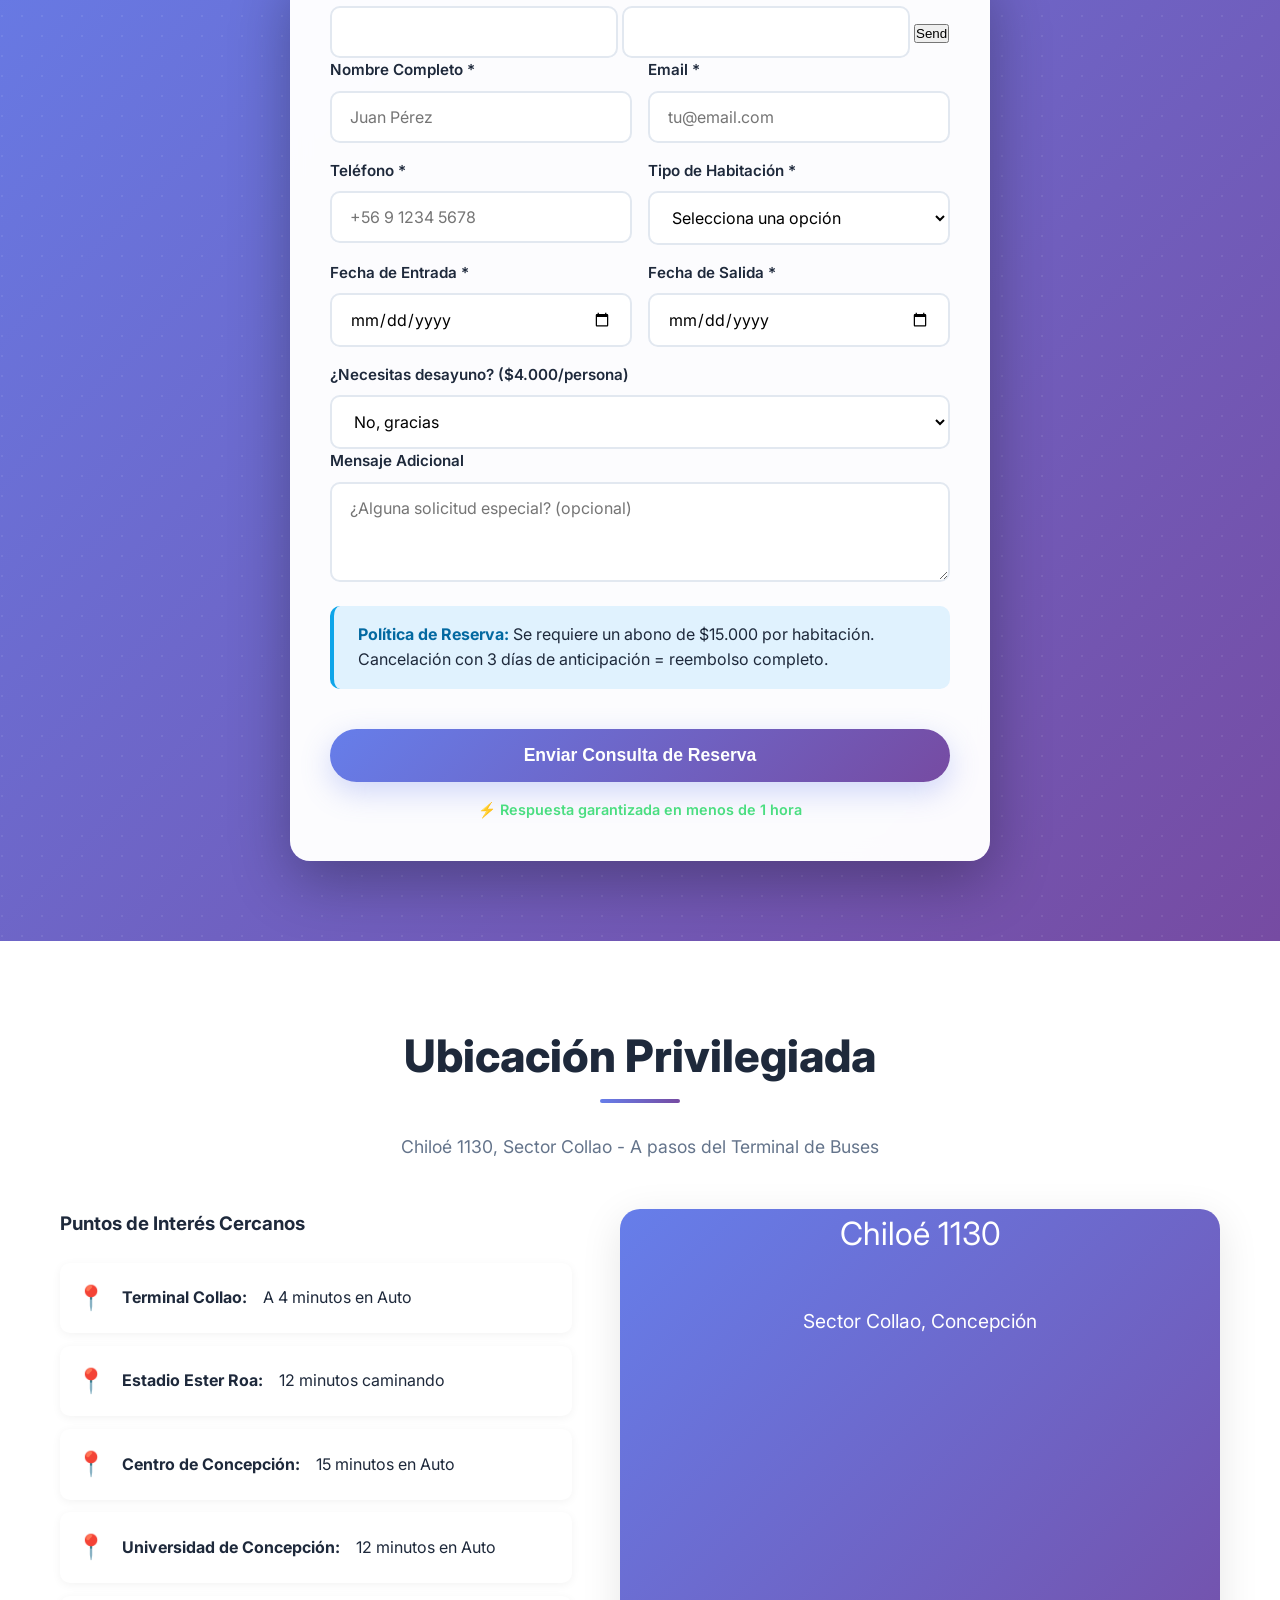
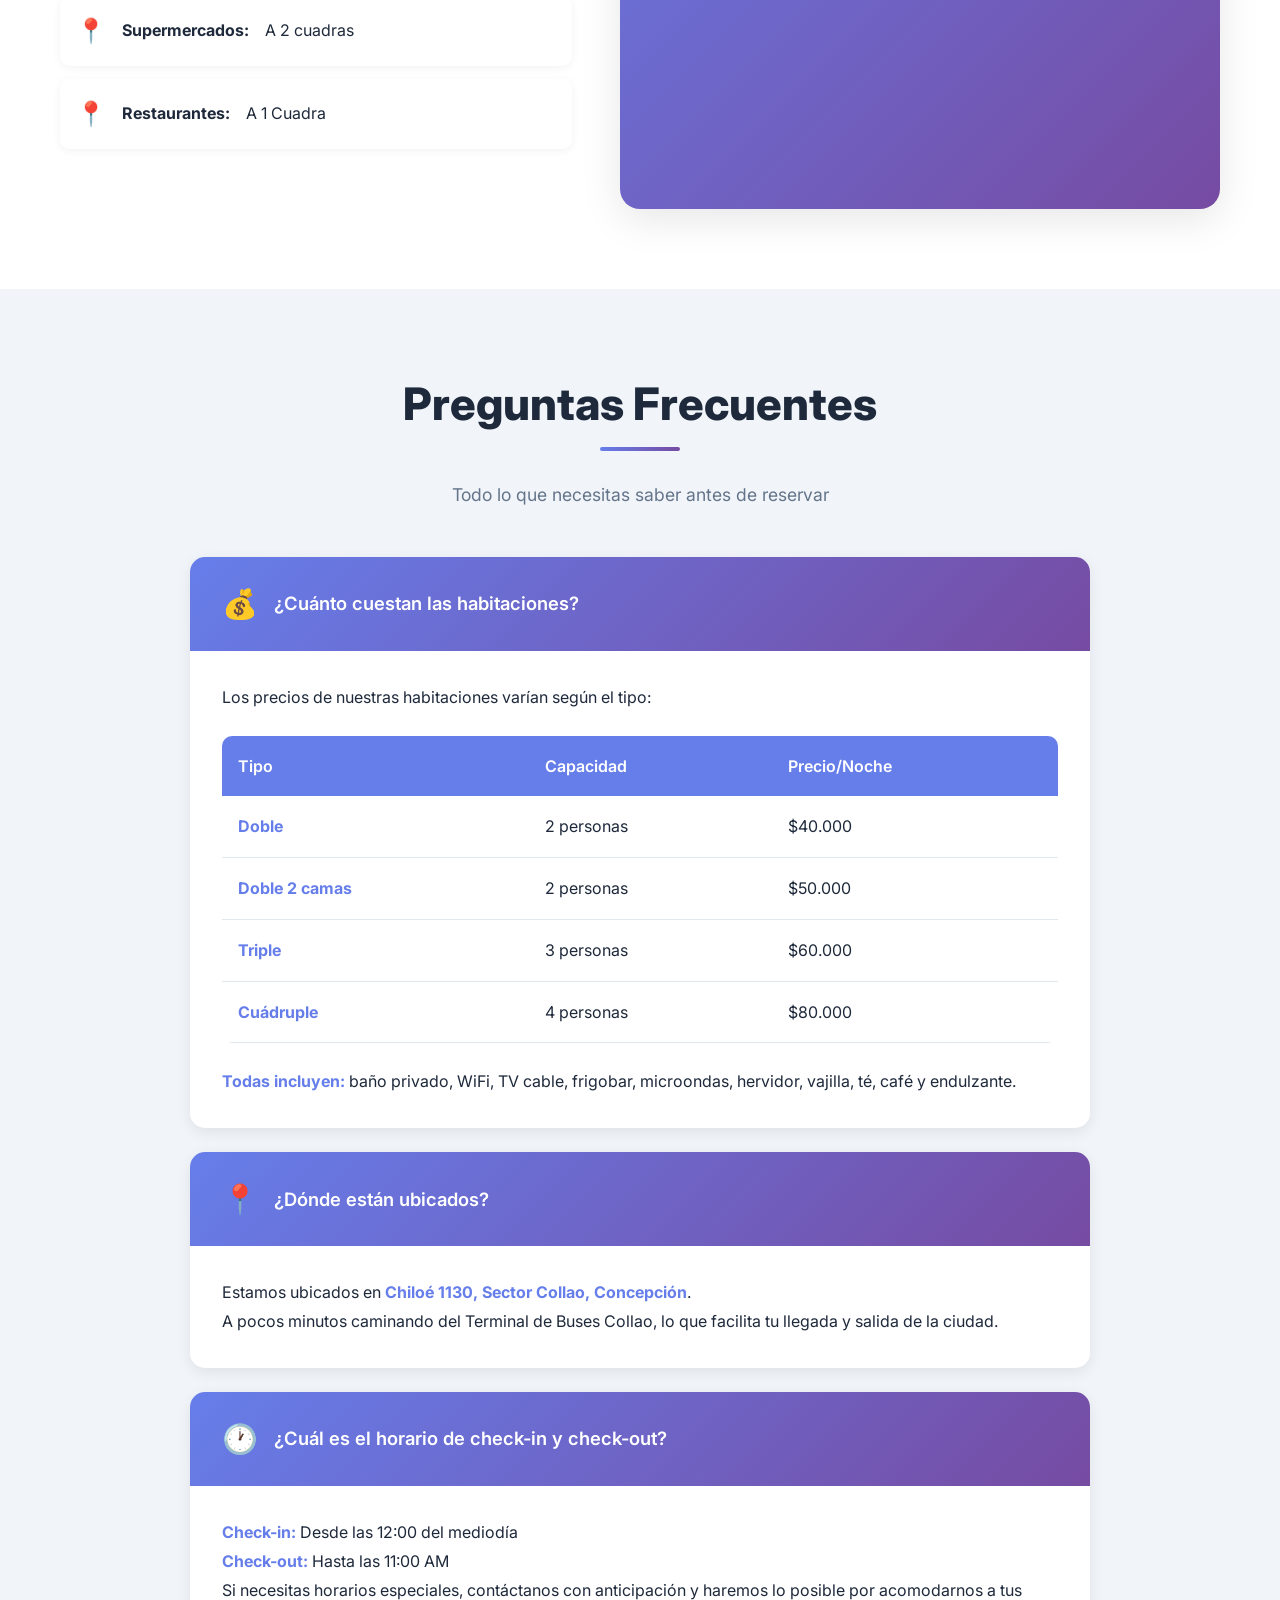
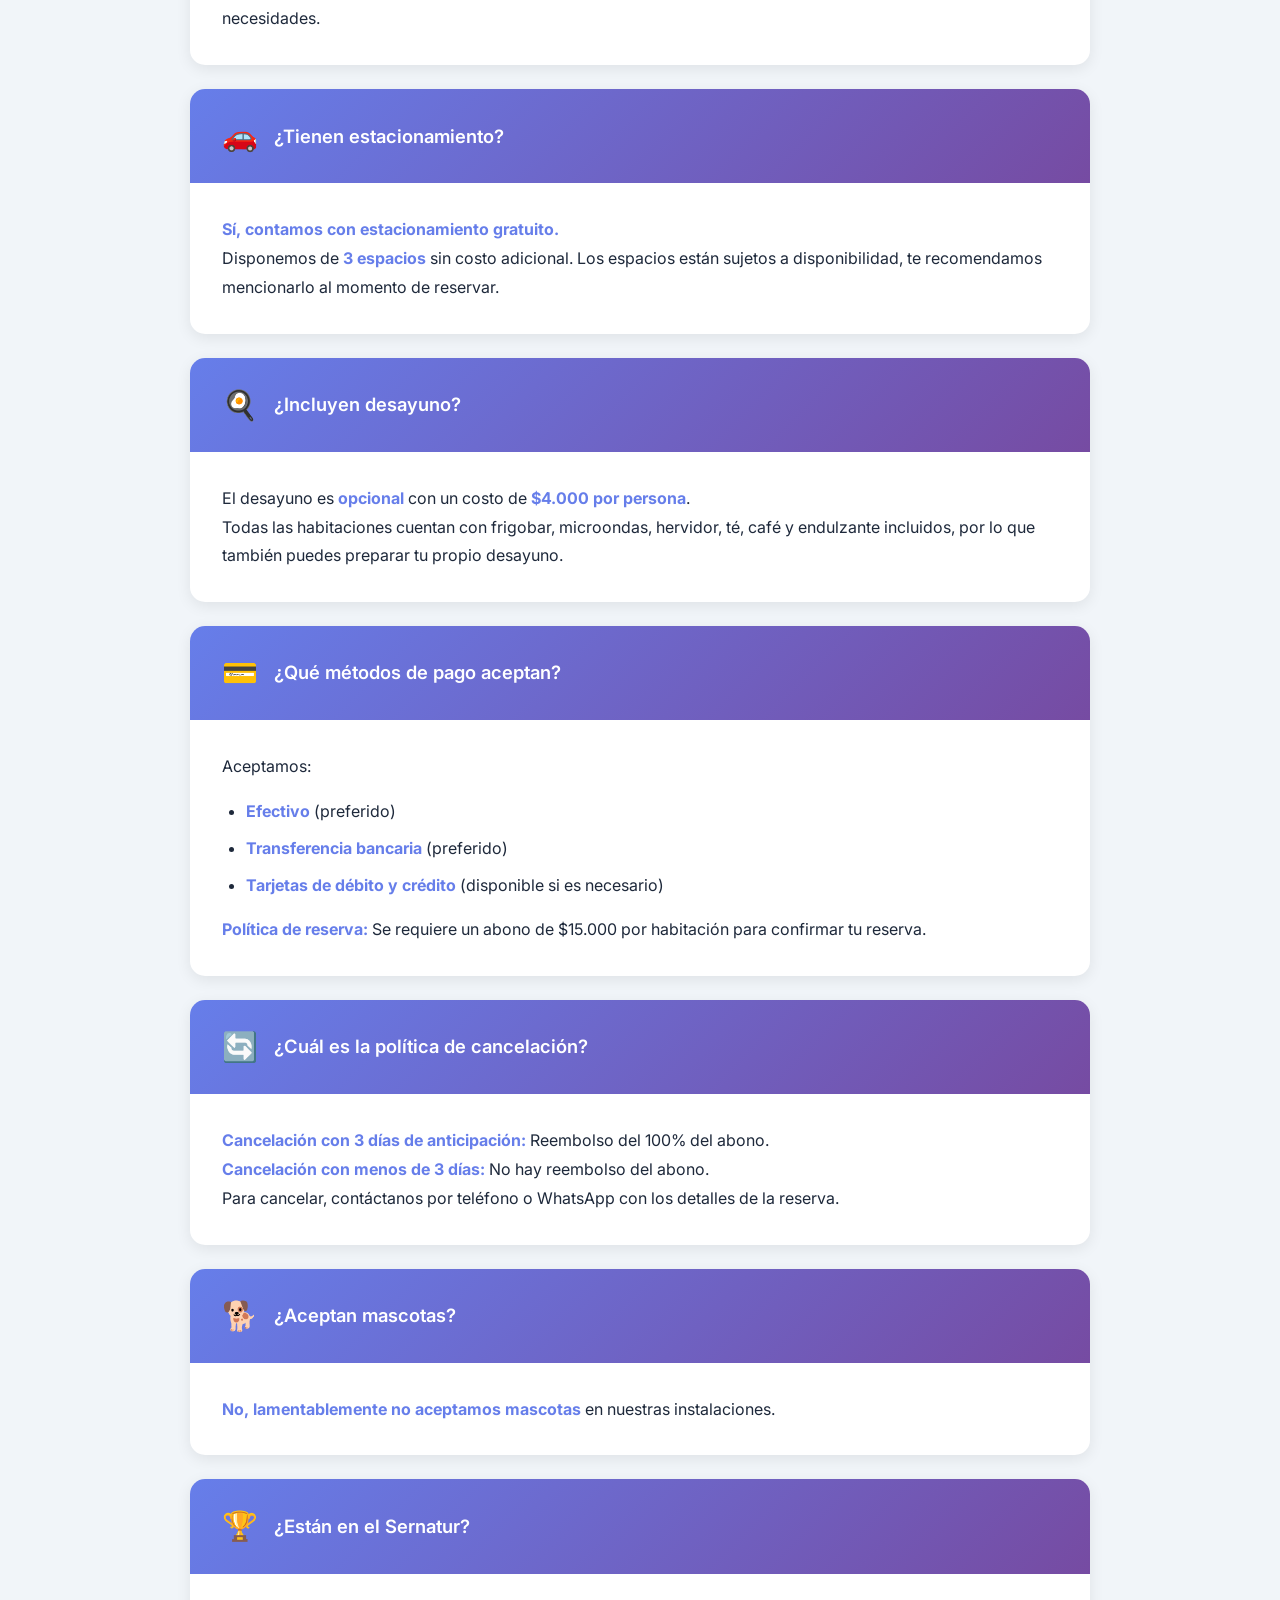
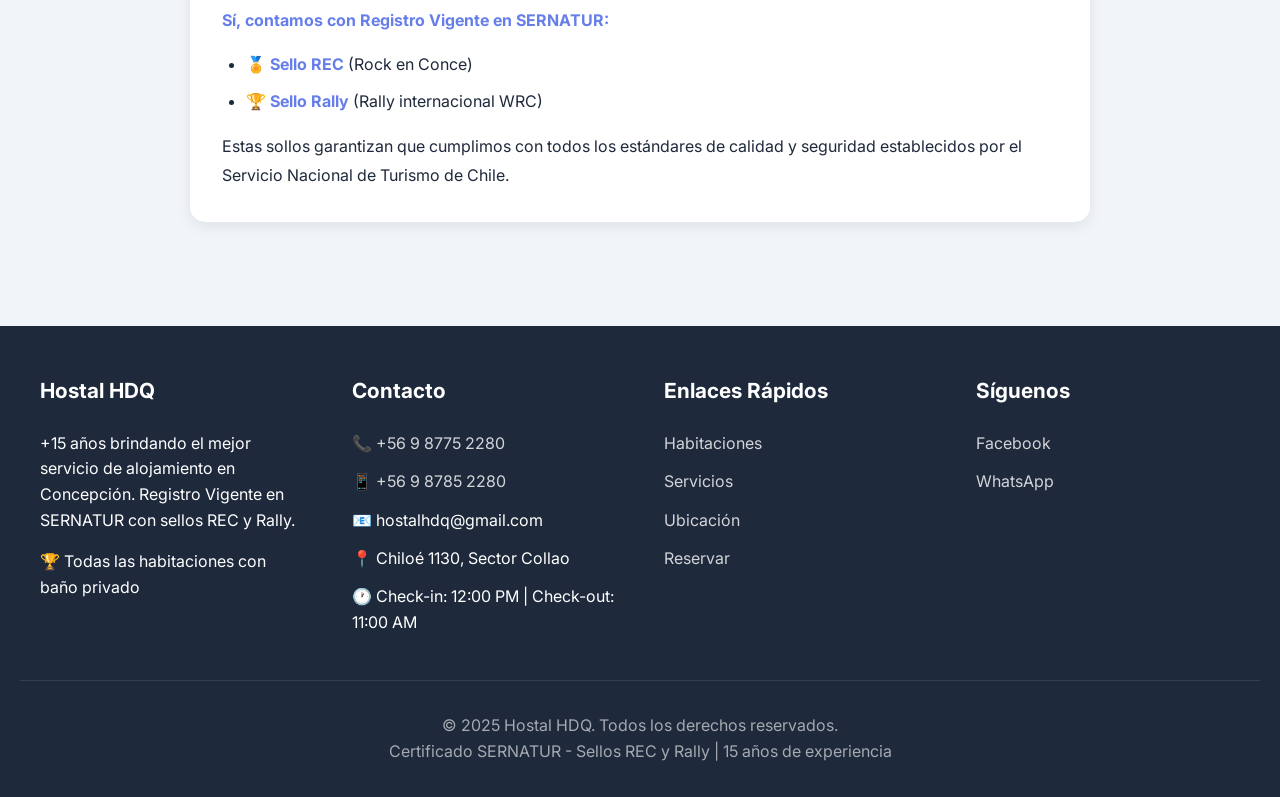
==== commit abbaedbb: "Update index.html" ====
--- a/index.html
+++ b/index.html
@@ -1633,7 +1633,7 @@
 
                 <div class="mapa">
                     <div style="text-align: center;">
-                        <p style="font-size: 2rem; margin-bottom: 1rem;">📍Chiloé 1130 </p>
+                        <p style="font-size: 2rem; margin-bottom: 1rem;">Chiloé 1130 </p>
                         <p><strong></strong><br>Sector Collao, Concepción</p>
                         <small style="display: block; margin-top: 1rem;"><iframe src="https://www.google.com/maps/embed?pb=!1m18!1m12!1m3!1d3194.005818024124!2d-73.016258!3d-36.818380499999996!2m3!1f0!2f0!3f0!3m2!1i1024!2i768!4f13.1!3m3!1m2!1s0x9669b417dd26739d%3A0xc0a78b0e3597146a!2sHostal%20HDQ%20Concepci%C3%B3n!5e0!3m2!1ses!2scl!4v1756734191911!5m2!1ses!2scl" width="600" height="450" style="border:0;" allowfullscreen="" loading="lazy" referrerpolicy="no-referrer-when-downgrade"></iframe></small>
                     </div>
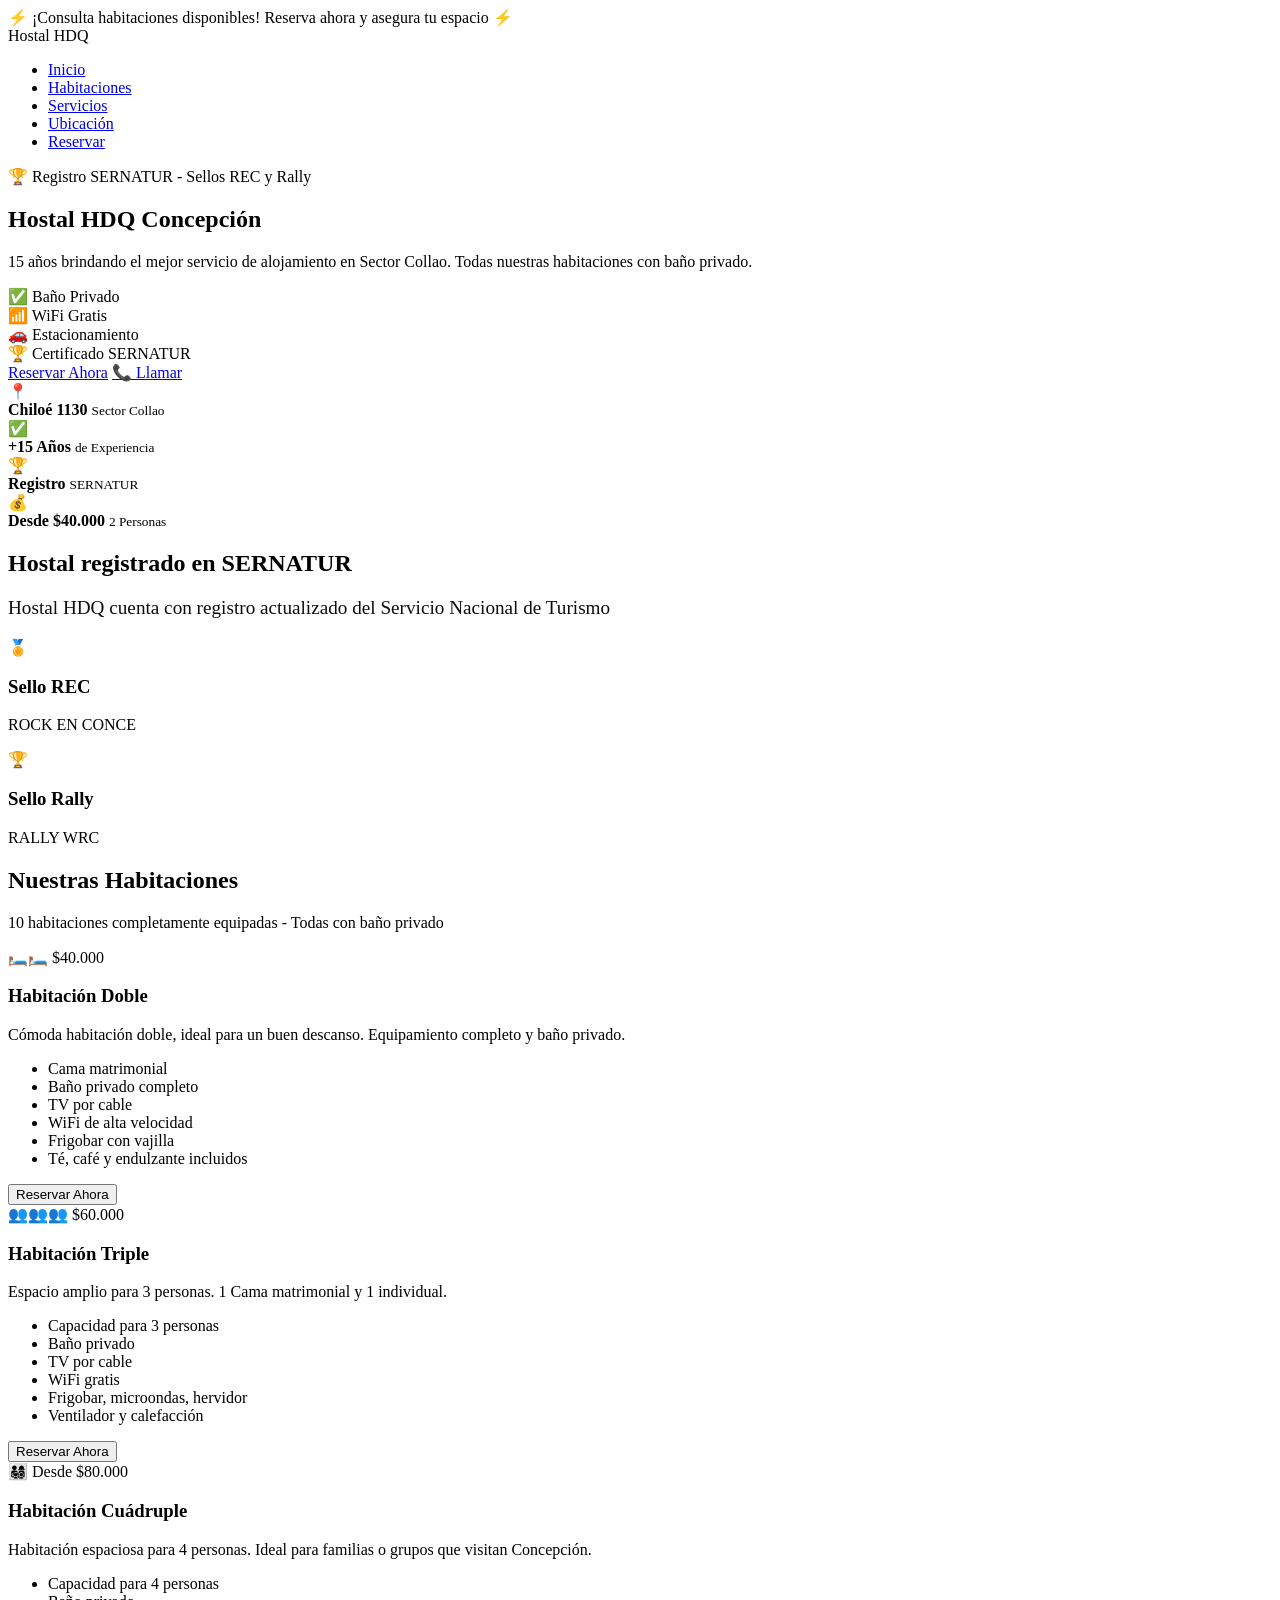
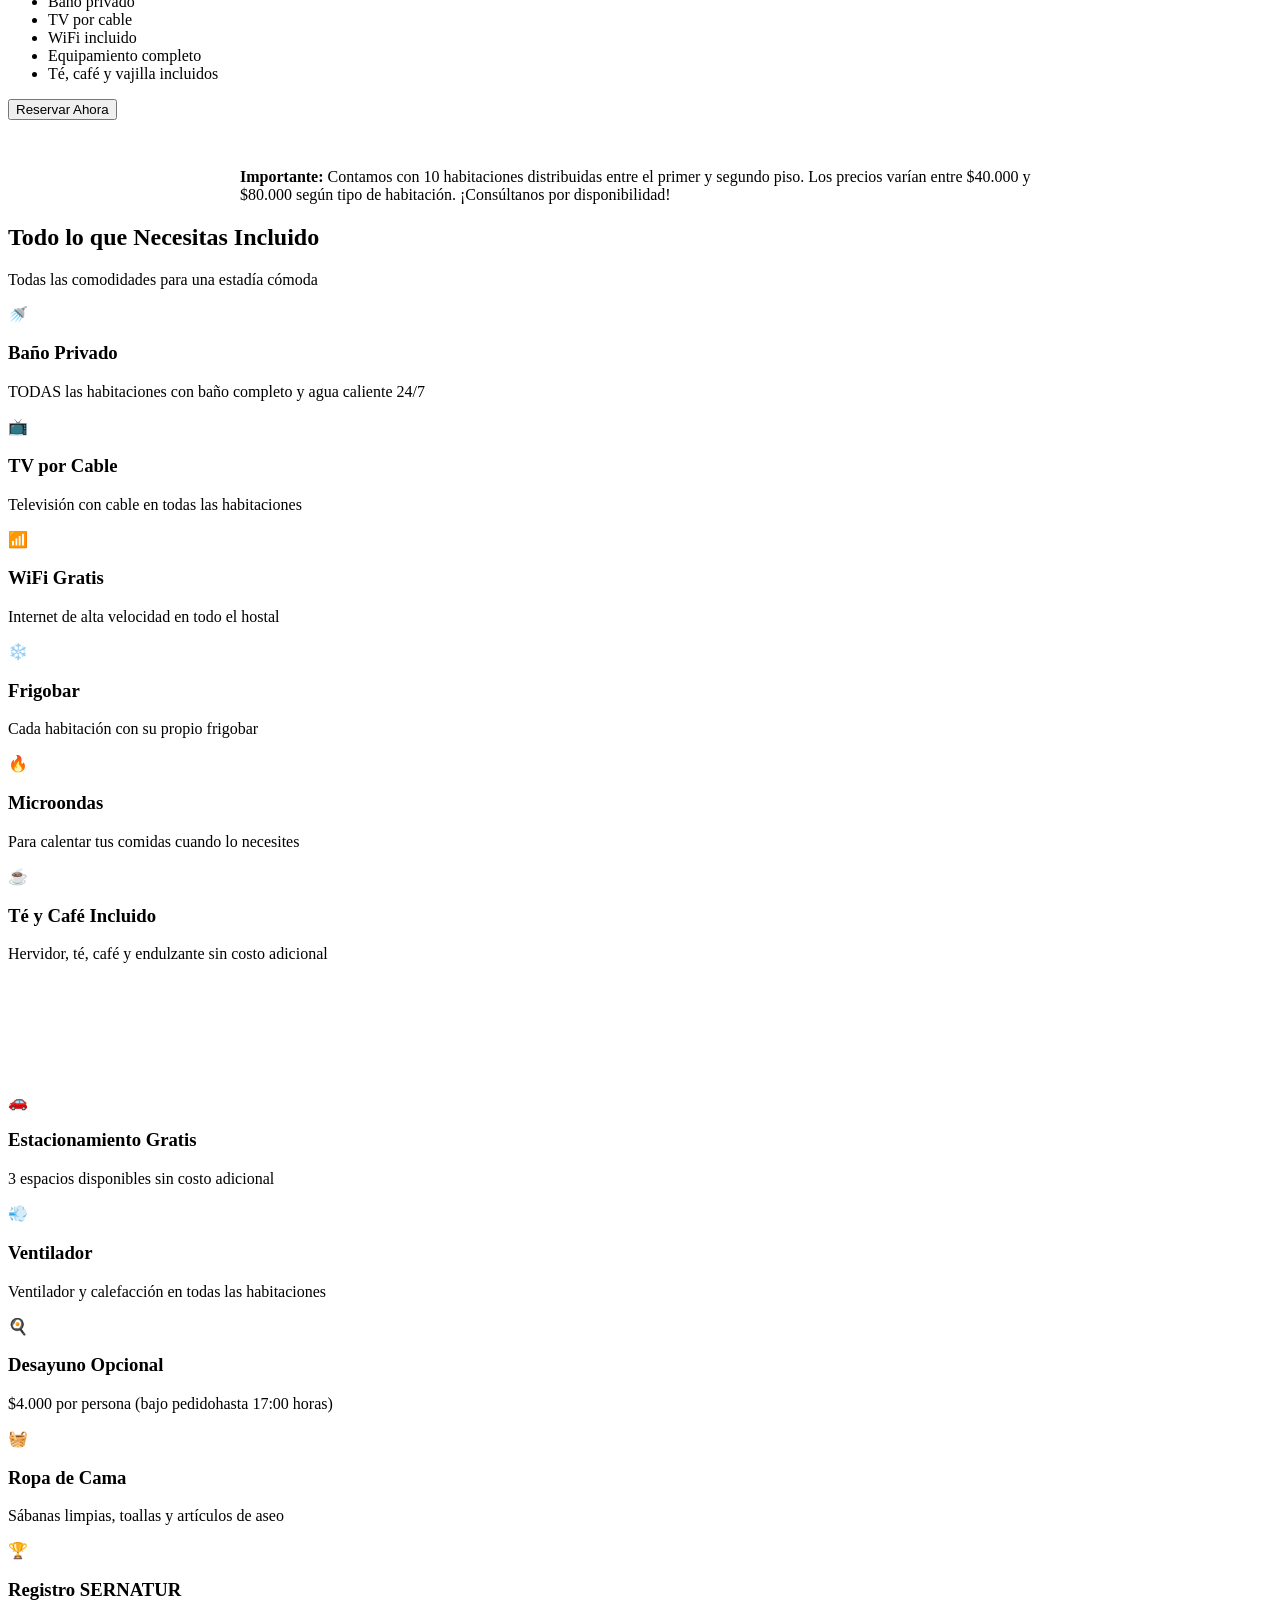
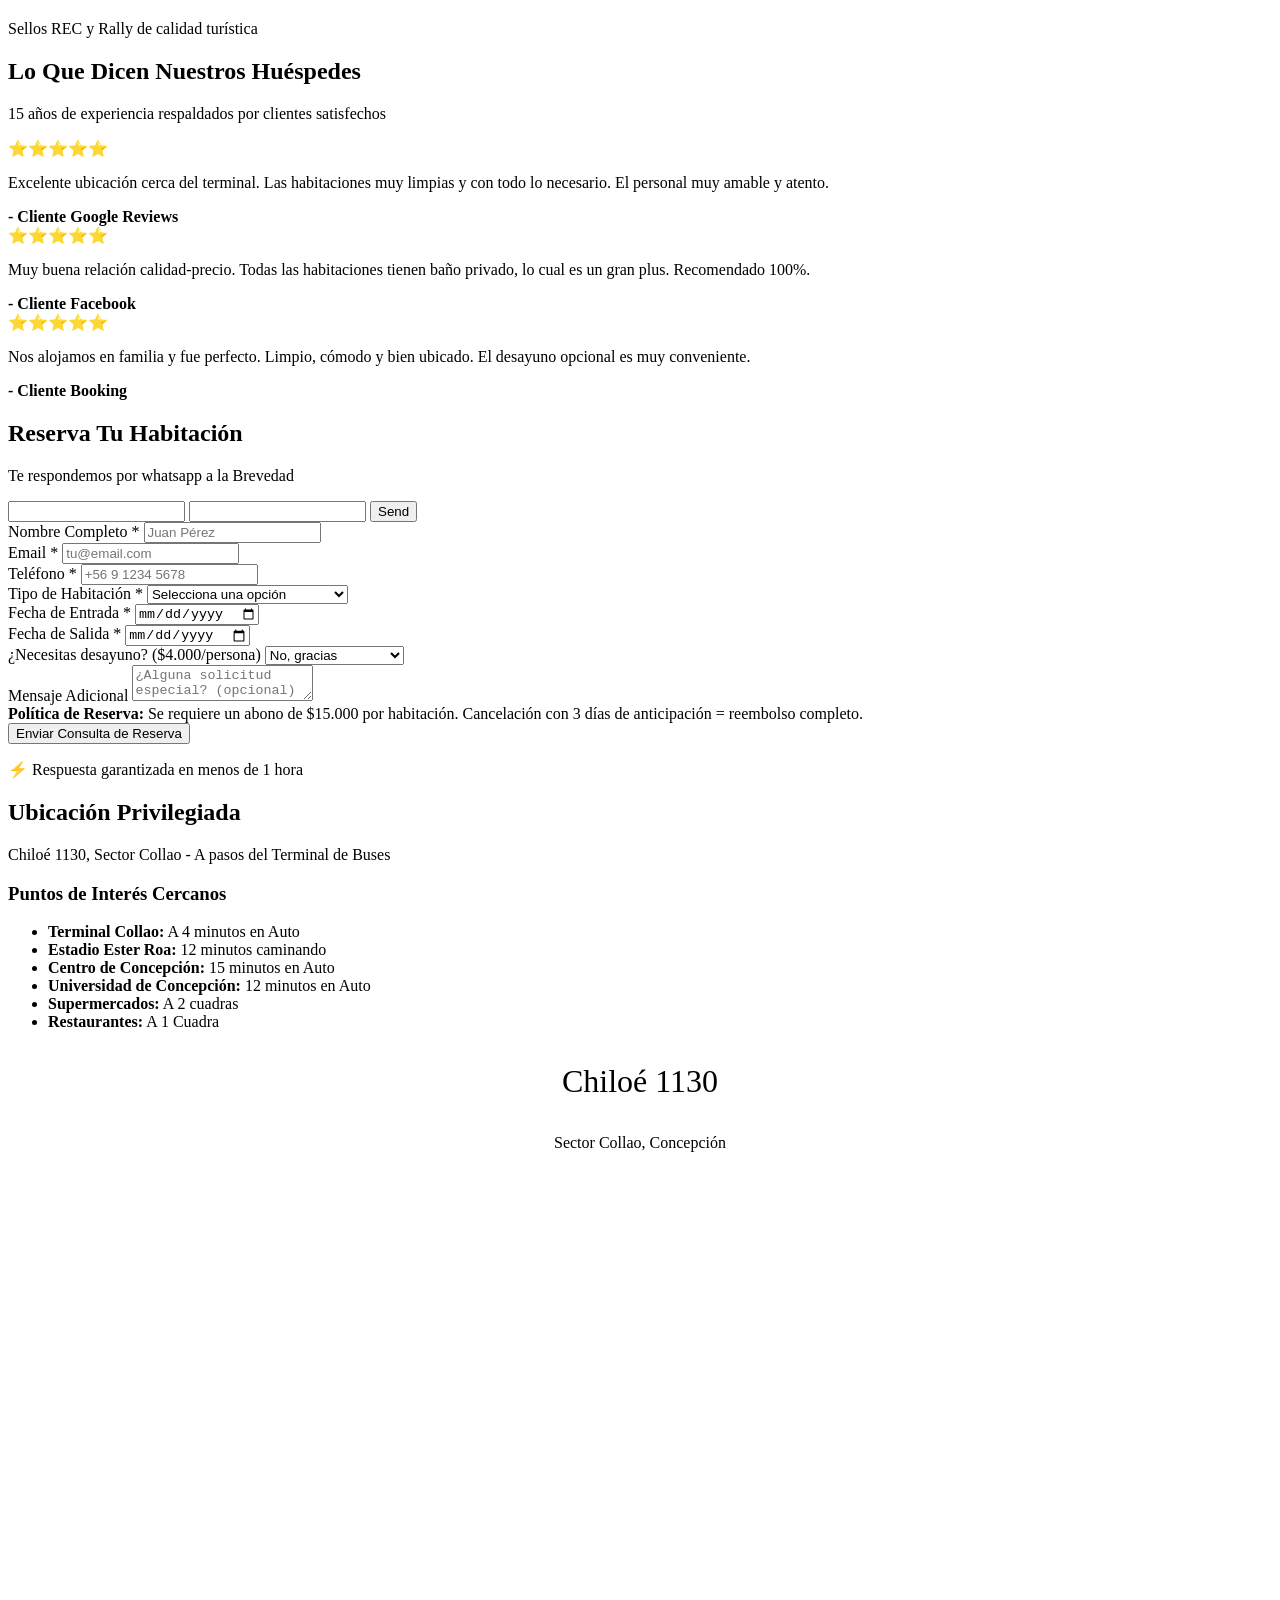
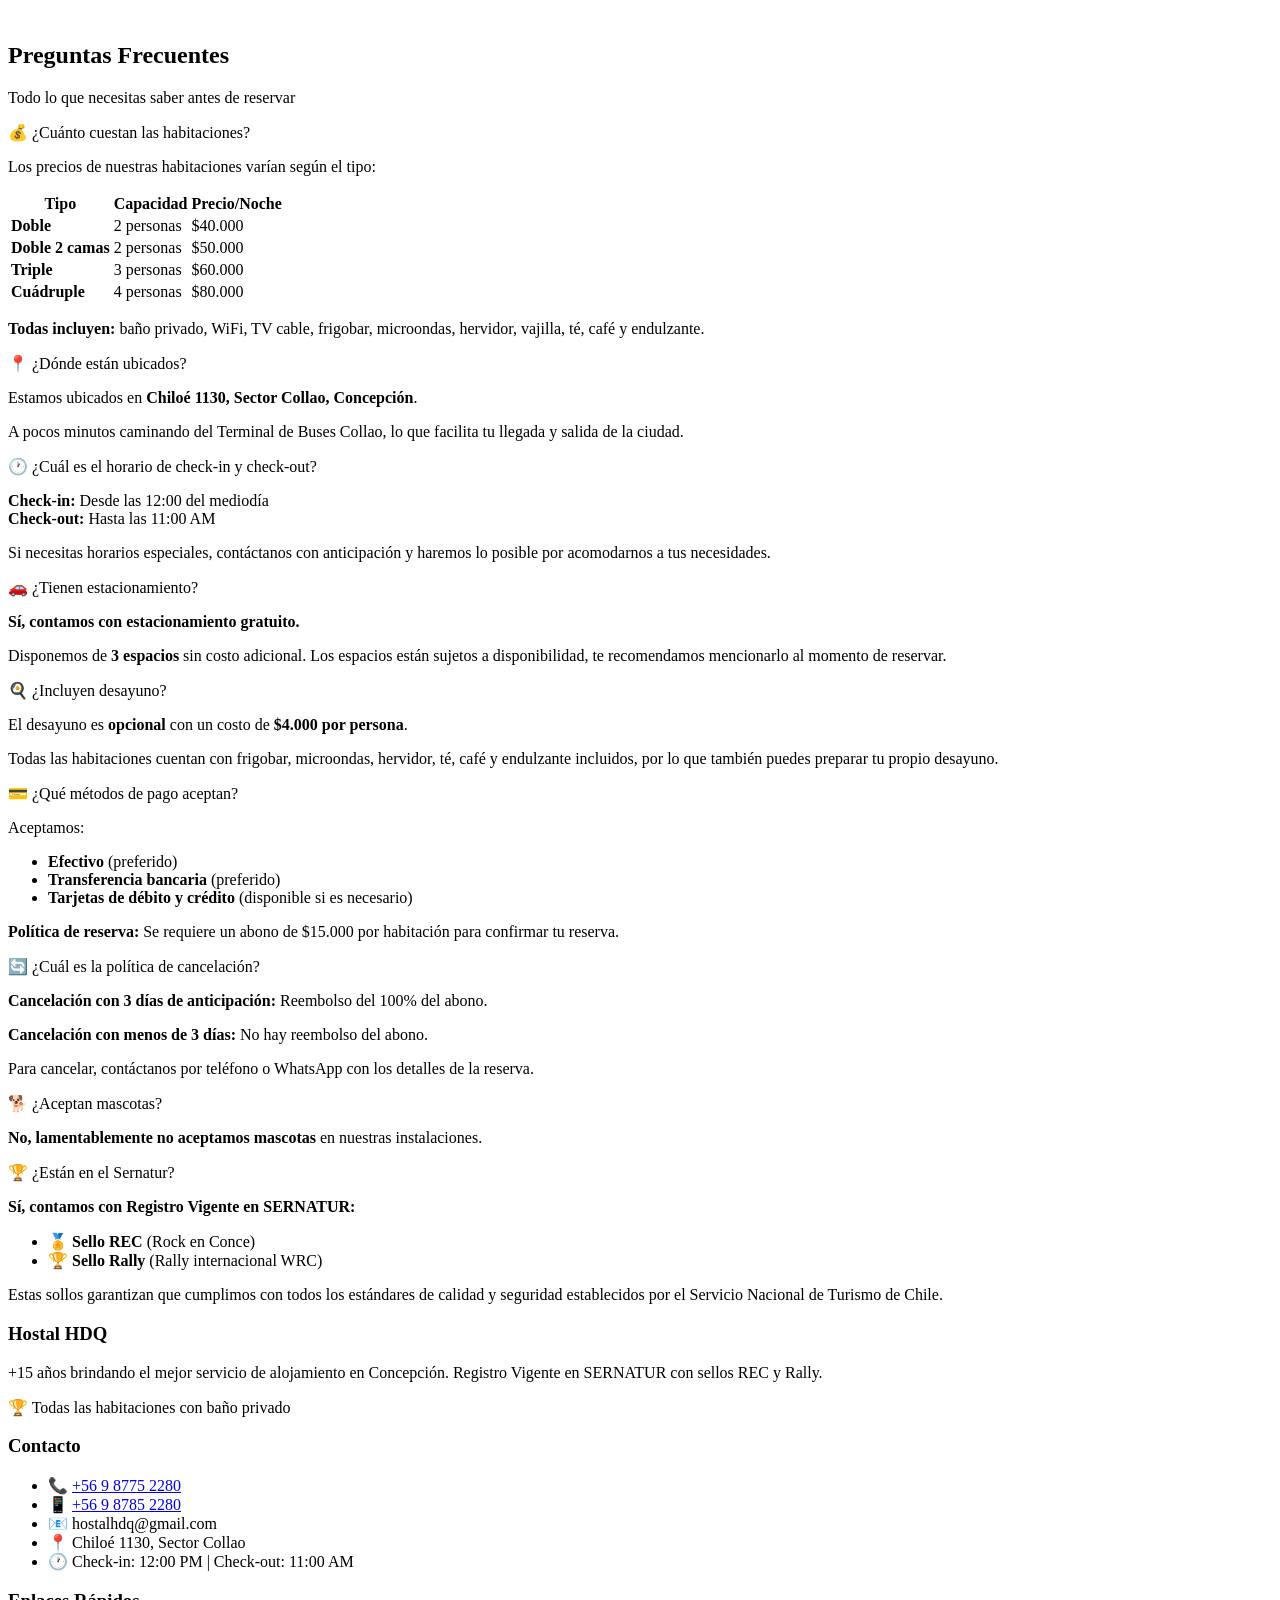
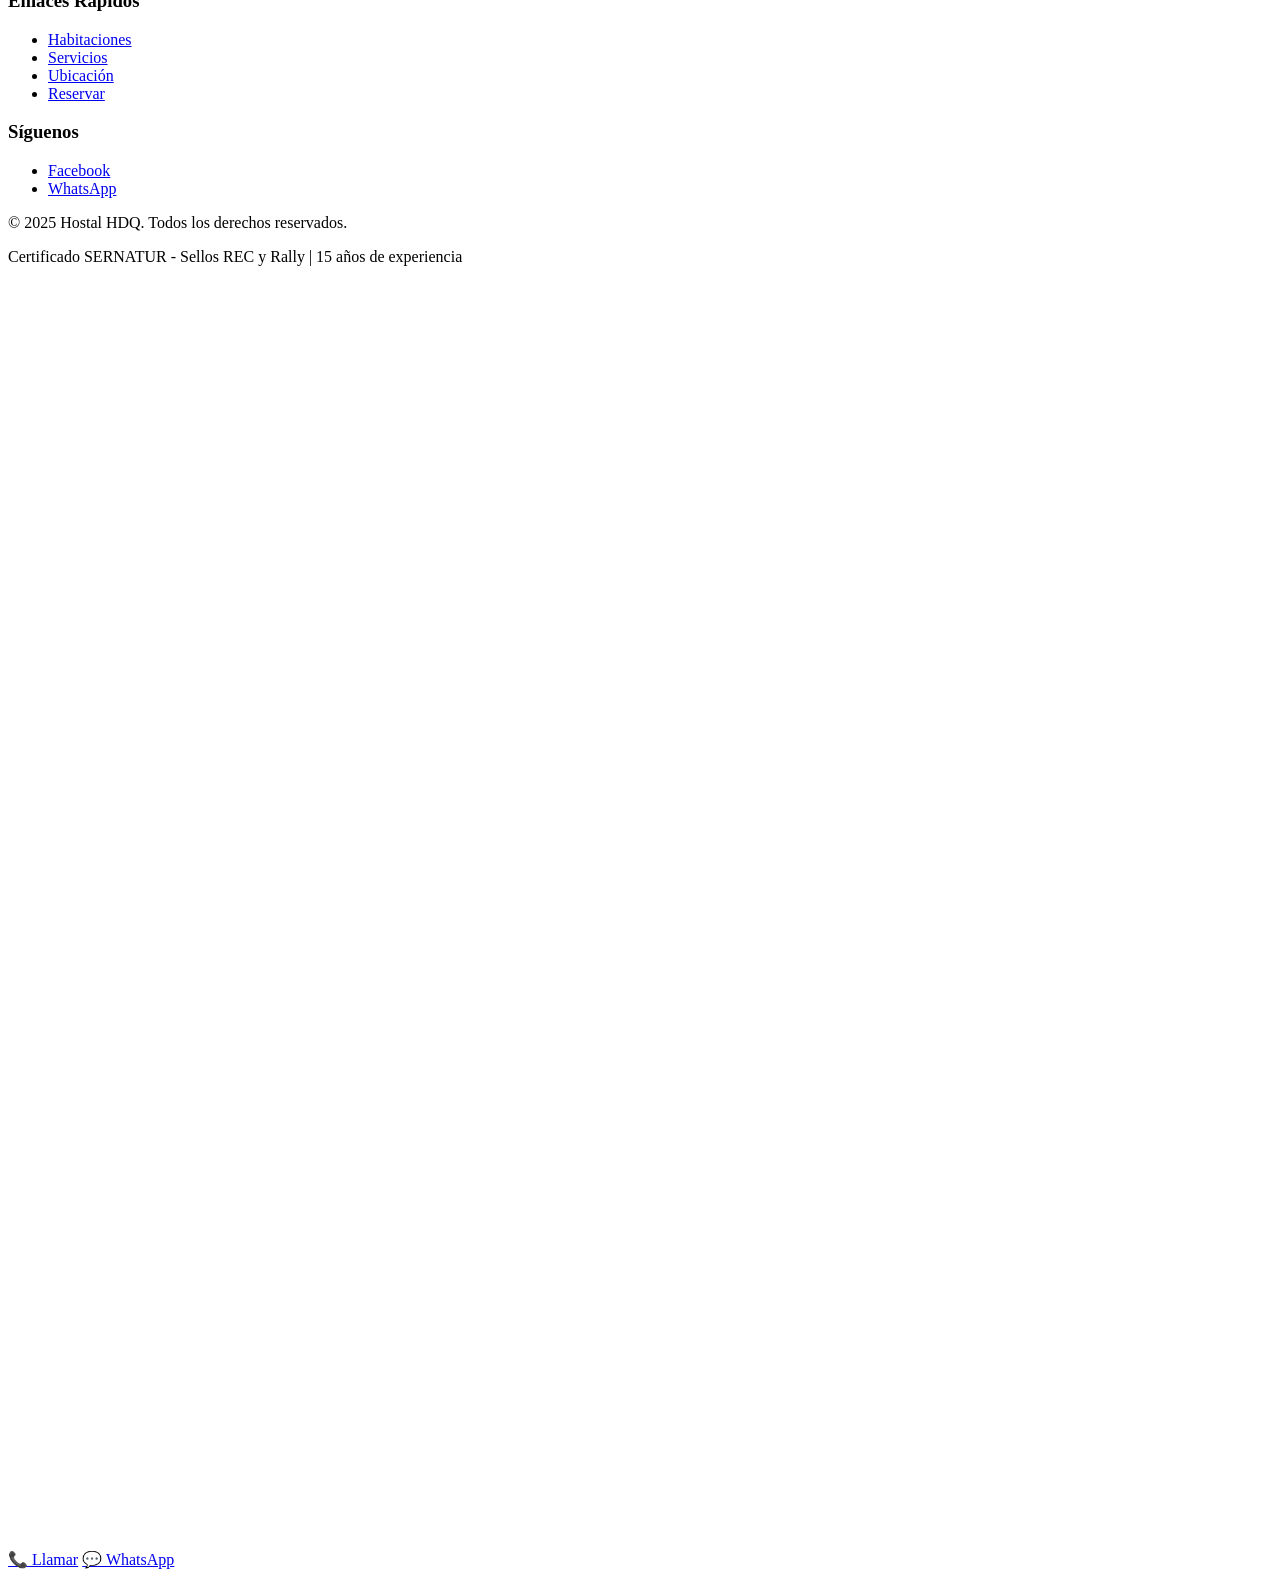
==== commit e23ee1da: "Revise SEO meta tags and structured data Updated SEO meta tags and structured data for better search" ====
--- a/index.html
+++ b/index.html
@@ -2,1230 +2,139 @@
 <!DOCTYPE html>
 <html lang="es-CL">
 <head>
+       <!-- Meta Tags Básicos -->
     <meta charset="UTF-8">
     <meta name="viewport" content="width=device-width, initial-scale=1.0">
     <meta http-equiv="X-UA-Compatible" content="IE=edge">
     
-    <!-- SEO Meta Tags Optimizadas -->
-    <title>Hostal HDQ ⭐ Desde $40.000 | Terminal Collao Concepción | Certificado SERNATUR</title>
-    <meta name="description" content="✅ Chiloé 1130, Sector Collao ✅ Todas con baño privado ✅ Desde $40.000 ✅ WiFi + Estacionamiento gratis ✅ Sello REC y Rally 2025 ✅ 15 años de experiencia. Reserva: +56 9 8775 2280">
-    <meta name="keywords" content="hostal concepción, hostal en concepción, alojamiento terminal collao, habitaciones baño privado concepción, hostal económico concepción, hostal certificado sernatur, hostal chiloé 1130">
+    <!-- Title Optimizado para SEO -->
+    <title>Hostal HDQ Concepción | Alojamiento Sector Collao desde $40.000 | Baño Privado</title>
+    
+    <!-- Meta Description (155-160 caracteres) -->
+    <meta name="description" content="Hostal HDQ en Concepción ⭐ 15 años de experiencia. Todas las habitaciones con baño privado desde $40.000. WiFi gratis, estacionamiento. Cerca Terminal Collao. ¡Reserva ya!">
+    
+    <!-- Keywords (aunque Google ya no las usa mucho, otros buscadores sí) -->
+    <meta name="keywords" content="hostal concepción, alojamiento concepción, hostal collao, hospedaje concepción, hostal barato concepción, hostal baño privado, alojamiento terminal collao">
+    
+    <!-- Canonical URL -->
+    <link rel="canonical" href="https://hostalhdq.cl/">
+    
+    <!-- Autor y Copyright -->
     <meta name="author" content="Hostal HDQ">
-    <meta name="robots" content="index, follow, max-snippet:-1, max-image-preview:large">
-    <link rel="canonical" href="https://hostalhdq.cl/">
-    
-    <!-- Open Graph -->
+    <meta name="copyright" content="Hostal HDQ 2025">
+    <meta name="robots" content="index, follow, max-image-preview:large, max-snippet:-1, max-video-preview:-1">
+    
+    <!-- Open Graph para Facebook, WhatsApp, LinkedIn -->
     <meta property="og:type" content="website">
     <meta property="og:url" content="https://hostalhdq.cl/">
-    <meta property="og:title" content="Hostal HDQ - Registro SERNATUR Vigente | Sector Collao Concepción">
-    <meta property="og:description" content="15 años de experiencia. Todas las habitaciones con baño privado. Sellos REC y Rally 2025. Desde $40.000/noche">
-    <meta property="og:image" content="https://hostalhdq.cl/images/hostal-hdq-fachada.jpg">
+    <meta property="og:title" content="Hostal HDQ Concepción | Alojamiento desde $40.000 con Baño Privado">
+    <meta property="og:description" content="⭐ 15 años de experiencia en Concepción. Todas las habitaciones con baño privado, WiFi gratis y estacionamiento. Cerca del Terminal Collao. ¡Reserva ahora!">
+    <meta property="og:image" content="https://hostalhdq.cl/images/hostal-hdq-og-image.jpg">
+    <meta property="og:image:width" content="1200">
+    <meta property="og:image:height" content="630">
     <meta property="og:locale" content="es_CL">
-    
-    <!-- Geo Tags -->
+    <meta property="og:site_name" content="Hostal HDQ Concepción">
+    
+    <!-- Twitter Cards -->
+    <meta name="twitter:card" content="summary_large_image">
+    <meta name="twitter:title" content="Hostal HDQ Concepción | Alojamiento desde $40.000">
+    <meta name="twitter:description" content="⭐ 15 años de experiencia. Todas las habitaciones con baño privado, WiFi gratis y estacionamiento. ¡Reserva ya!">
+    <meta name="twitter:image" content="https://hostalhdq.cl/images/hostal-hdq-twitter-card.jpg">
+    
+    <!-- Información de Contacto y Ubicación -->
     <meta name="geo.region" content="CL-BI">
     <meta name="geo.placename" content="Concepción">
-    <meta name="geo.position" content="-36.8201;-73.0444">
-    
-    <!-- Favicon -->
-    <link rel="icon" type="image/png" href="/favicon.png">
-    
-    <!-- Google Fonts -->
+    <meta name="geo.position" content="-36.826944;-73.049722">
+    <meta name="ICBM" content="-36.826944, -73.049722">
+    
+    <!-- Información de Negocio -->
+    <meta name="business:contact_data:street_address" content="Chiloé 1130">
+    <meta name="business:contact_data:locality" content="Concepción">
+    <meta name="business:contact_data:region" content="Biobío">
+    <meta name="business:contact_data:postal_code" content="4030000">
+    <meta name="business:contact_data:country_name" content="Chile">
+    
+    <!-- PWA - Progressive Web App -->
+    <meta name="theme-color" content="#FF6B35">
+    <meta name="mobile-web-app-capable" content="yes">
+    <meta name="apple-mobile-web-app-capable" content="yes">
+    <meta name="apple-mobile-web-app-status-bar-style" content="black-translucent">
+    <meta name="apple-mobile-web-app-title" content="Hostal HDQ">
+    
+    <!-- Favicons -->
+    <link rel="icon" type="image/png" sizes="32x32" href="/favicon-32x32.png">
+    <link rel="icon" type="image/png" sizes="16x16" href="/favicon-16x16.png">
+    <link rel="apple-touch-icon" sizes="180x180" href="/apple-touch-icon.png">
+    <link rel="manifest" href="/site.webmanifest">
+    
+    <!-- Preconnect para mejorar velocidad -->
     <link rel="preconnect" href="https://fonts.googleapis.com">
     <link rel="preconnect" href="https://fonts.gstatic.com" crossorigin>
-    <link href="https://fonts.googleapis.com/css2?family=Inter:wght@300;400;500;600;700;800&display=swap" rel="stylesheet">
-    
-    <!-- Schema.org JSON-LD -->
+    <link rel="dns-prefetch" href="https://www.google-analytics.com">
+    
+    <!-- Schema Markup JSON-LD (ver archivo schema-markup.json para más detalle) -->
     <script type="application/ld+json">
     {
       "@context": "https://schema.org",
-      "@type": "Hostel",
+      "@type": "Lodging Business",
+      "@id": "https://hostalhdq.cl/#organization",
       "name": "Hostal HDQ",
-      "image": ["https://hostalhdq.cl/images/hostal-hdq-fachada.jpg"],
-      "description": "Hostal con Registro SERNATUR con sellos REC y Rally. 15 años de experiencia en Concepción. Todas las habitaciones con baño privado, ubicado en Chiloé 1130, Sector Collao.",
+      "description": "Hostal en Concepción con 15 años de experiencia. Todas las habitaciones con baño privado, WiFi gratis y estacionamiento.",
+      "url": "https://hostalhdq.cl",
+      "logo": "https://hostalhdq.cl/images/logo-hostal-hdq.png",
+      "image": "https://hostalhdq.cl/images/hostal-hdq-fachada.jpg",
+      "telephone": "+56987752280",
+      "email": "hostalhdq@gmail.com",
+      "priceRange": "$40.000 - $80.000 CLP",
       "address": {
         "@type": "PostalAddress",
         "streetAddress": "Chiloé 1130",
         "addressLocality": "Concepción",
-        "addressRegion": "Región del Biobío",
-        "postalCode": "4050070",
+        "addressRegion": "Biobío",
+        "postalCode": "4030000",
         "addressCountry": "CL"
       },
       "geo": {
         "@type": "GeoCoordinates",
-        "latitude": "-36.8201",
-        "longitude": "-73.0444"
+        "latitude": "-36.826944",
+        "longitude": "-73.049722"
       },
-      "url": "https://hostalhdq.cl",
-      "telephone": "+56-9-8775-2280",
-      "email": "hostalhdq@gmail.com",
-      "priceRange": "$$",
-      "starRating": {"@type": "Rating", "ratingValue": "4.5"},
-      "aggregateRating": {
-        "@type": "AggregateRating",
+      "openingHoursSpecification": {
+        "@type": "OpeningHoursSpecification",
+        "dayOfWeek": ["Monday", "Tuesday", "Wednesday", "Thursday", "Friday", "Saturday", "Sunday"],
+        "opens": "00:00",
+        "closes": "23:59"
+      },
+      "starRating": {
+        "@type": "Rating",
         "ratingValue": "4.5",
-        "reviewCount": "159"
+        "bestRating": "5"
       },
-      "openingHours": "Mo-Su 00:00-23:59",
-      "checkinTime": "12:00",
-      "checkoutTime": "11:00",
-      "numberOfRooms": "10",
       "amenityFeature": [
-        {"@type": "LocationFeatureSpecification", "name": "Baño privado en todas las habitaciones", "value": true},
-        {"@type": "LocationFeatureSpecification", "name": "WiFi gratuito", "value": true},
-        {"@type": "LocationFeatureSpecification", "name": "Estacionamiento gratuito", "value": true},
-        {"@type": "LocationFeatureSpecification", "name": "TV por cable", "value": true},
-        {"@type": "LocationFeatureSpecification", "name": "Registro SERNATUR", "value": true}
+        {"@type": "LocationFeatureSpecification", "name": "WiFi gratuito"},
+        {"@type": "LocationFeatureSpecification", "name": "Estacionamiento gratuito"},
+        {"@type": "LocationFeatureSpecification", "name": "Baño privado"},
+        {"@type": "LocationFeatureSpecification", "name": "TV por cable"},
+        {"@type": "LocationFeatureSpecification", "name": "Desayuno opcional"}
+      ],
+      "sameAs": [
+        "https://www.facebook.com/HostalHDQ/",
+        "https://wa.me/56987752280"
       ]
     }
     </script>
-
-    <!-- FAQ Schema -->
-    <script type="application/ld+json">
-    {
-      "@context": "https://schema.org",
-      "@type": "FAQPage",
-      "mainEntity": [
-        {
-          "@type": "Question",
-          "name": "¿Cuánto cuesta una habitación en Hostal HDQ?",
-          "acceptedAnswer": {
-            "@type": "Answer",
-            "text": "Las habitaciones en Hostal HDQ van desde $40.000 por noche para habitaciones dobles y cuádruples, hasta $80.000 para cuádruples premium. Todas incluyen baño privado, WiFi, TV cable, frigobar, vajilla, té, café y endulzante sin costo adicional."
-          }
-        },
-        {
-          "@type": "Question",
-          "name": "¿Dónde está ubicado Hostal HDQ?",
-          "acceptedAnswer": {
-            "@type": "Answer",
-            "text": "Estamos ubicados en Chiloé 1130, Sector Collao, Concepción. A pocos minutos caminando del Terminal de Buses Collao."
-          }
-        },
-        {
-          "@type": "Question",
-          "name": "¿Cuentan con Registro SERNATUR?",
-          "acceptedAnswer": {
-            "@type": "Answer",
-            "text": "Sí, Hostal HDQ cuenta con los sellos REC (Rock en Conce) y Rally otorgados por SERNATUR, garantizando calidad y cumplimiento de estándares turísticos."
-          }
-        }
-      ]
-    }
+    
+    <!-- Google Analytics 4 (Reemplaza G-XXXXXXXXXX con tu ID real) -->
+    <script async src="https://www.googletagmanager.com/gtag/js?id=G-XXXXXXXXXX"></script>
+    <script>
+      window.dataLayer = window.dataLayer || [];
+      function gtag(){dataLayer.push(arguments);}
+      gtag('js', new Date());
+      gtag('config', 'G-XXXXXXXXXX');
     </script>
-
-    <style>
-        * {
-            margin: 0;
-            padding: 0;
-            box-sizing: border-box;
-        }
-        
-        :root {
-            --primary: #667eea;
-            --primary-dark: #5568d3;
-            --secondary: #764ba2;
-            --accent: #f093fb;
-            --success: #4ade80;
-            --warning: #fbbf24;
-            --danger: #ef4444;
-            --dark: #1e293b;
-            --gray: #64748b;
-            --light-gray: #f1f5f9;
-            --white: #ffffff;
-            --shadow: 0 10px 40px rgba(0,0,0,0.1);
-            --shadow-lg: 0 20px 60px rgba(0,0,0,0.15);
-        }
-        
-        body {
-            font-family: 'Inter', -apple-system, BlinkMacSystemFont, sans-serif;
-            line-height: 1.6;
-            color: var(--dark);
-            background: var(--white);
-            overflow-x: hidden;
-        }
-        
-        ::-webkit-scrollbar {
-            width: 10px;
-        }
-        
-        ::-webkit-scrollbar-track {
-            background: var(--light-gray);
-        }
-        
-        ::-webkit-scrollbar-thumb {
-            background: linear-gradient(var(--primary), var(--secondary));
-            border-radius: 10px;
-        }
-
-        /* Banner de Urgencia */
-        .urgencia-banner {
-            background: linear-gradient(90deg, #ff4757 0%, #ff6348 100%);
-            color: white;
-            padding: 12px 20px;
-            text-align: center;
-            font-weight: 600;
-            font-size: 0.95rem;
-            animation: pulso 2s infinite;
-            position: relative;
-            overflow: hidden;
-        }
-
-        .urgencia-banner::before {
-            content: '';
-            position: absolute;
-            top: 0;
-            left: -100%;
-            width: 100%;
-            height: 100%;
-            background: linear-gradient(90deg, transparent, rgba(255,255,255,0.3), transparent);
-            animation: shine 3s infinite;
-        }
-
-        @keyframes pulso {
-            0%, 100% { opacity: 1; }
-            50% { opacity: 0.9; }
-        }
-
-        @keyframes shine {
-            to { left: 100%; }
-        }
-        
-        /* Header */
-        header {
-            background: rgba(255, 255, 255, 0.95);
-            backdrop-filter: blur(10px);
-            box-shadow: 0 2px 20px rgba(0,0,0,0.08);
-            position: sticky;
-            top: 0;
-            z-index: 1000;
-            transition: all 0.3s;
-        }
-        
-        nav {
-            max-width: 1200px;
-            margin: 0 auto;
-            padding: 1rem 20px;
-            display: flex;
-            justify-content: space-between;
-            align-items: center;
-        }
-        
-        .logo {
-            font-size: 1.8rem;
-            font-weight: 800;
-            background: linear-gradient(135deg, var(--primary) 0%, var(--secondary) 100%);
-            -webkit-background-clip: text;
-            -webkit-text-fill-color: transparent;
-            background-clip: text;
-        }
-        
-        nav ul {
-            list-style: none;
-            display: flex;
-            gap: 2rem;
-            align-items: center;
-        }
-        
-        nav a {
-            color: var(--dark);
-            text-decoration: none;
-            font-weight: 500;
-            transition: all 0.3s;
-            position: relative;
-        }
-        
-        nav a::after {
-            content: '';
-            position: absolute;
-            bottom: -5px;
-            left: 0;
-            width: 0;
-            height: 2px;
-            background: linear-gradient(90deg, var(--primary), var(--secondary));
-            transition: width 0.3s;
-        }
-        
-        nav a:hover::after {
-            width: 100%;
-        }
-        
-        /* Hero Section */
-        .hero {
-            background: linear-gradient(135deg, #667eea 0%, #764ba2 100%);
-            color: white;
-            padding: 6rem 20px 4rem;
-            text-align: center;
-            position: relative;
-            overflow: hidden;
-        }
-
-        .hero::before {
-            content: '';
-            position: absolute;
-            top: 0;
-            left: 0;
-            right: 0;
-            bottom: 0;
-            background: url('data:image/svg+xml,<svg width="100" height="100" xmlns="http://www.w3.org/2000/svg"><defs><pattern id="grid" width="40" height="40" patternUnits="userSpaceOnUse"><path d="M 40 0 L 0 0 0 40" fill="none" stroke="rgba(255,255,255,0.1)" stroke-width="1"/></pattern></defs><rect width="100" height="100" fill="url(%23grid)"/></svg>');
-            opacity: 0.3;
-        }
-
-        .hero-content {
-            max-width: 900px;
-            margin: 0 auto;
-            position: relative;
-            z-index: 1;
-        }
-
-        .sello-badge {
-            display: inline-block;
-            background: rgba(255,255,255,0.2);
-            backdrop-filter: blur(10px);
-            padding: 8px 20px;
-            border-radius: 50px;
-            font-size: 0.9rem;
-            margin-bottom: 1rem;
-            border: 2px solid rgba(255,255,255,0.3);
-            animation: fadeInUp 0.8s;
-        }
-        
-        .hero h1 {
-            font-size: 3.5rem;
-            font-weight: 800;
-            margin-bottom: 1.5rem;
-            line-height: 1.2;
-            animation: fadeInUp 0.8s 0.2s backwards;
-        }
-        
-        .hero-subtitle {
-            font-size: 1.3rem;
-            margin-bottom: 2rem;
-            opacity: 0.95;
-            font-weight: 400;
-            animation: fadeInUp 0.8s 0.4s backwards;
-        }
-
-        .hero-features {
-            display: flex;
-            justify-content: center;
-            gap: 2rem;
-            margin-bottom: 2rem;
-            flex-wrap: wrap;
-            animation: fadeInUp 0.8s 0.6s backwards;
-        }
-
-        .hero-feature {
-            display: flex;
-            align-items: center;
-            gap: 0.5rem;
-            font-size: 1rem;
-            background: rgba(255,255,255,0.2);
-            padding: 0.5rem 1rem;
-            border-radius: 50px;
-            backdrop-filter: blur(10px);
-        }
-        
-        .hero-cta {
-            display: flex;
-            gap: 1rem;
-            justify-content: center;
-            flex-wrap: wrap;
-            animation: fadeInUp 0.8s 0.8s backwards;
-        }
-        
-        .btn {
-            display: inline-block;
-            padding: 15px 35px;
-            text-decoration: none;
-            border-radius: 50px;
-            font-weight: 600;
-            transition: all 0.3s;
-            font-size: 1.05rem;
-            border: none;
-            cursor: pointer;
-        }
-        
-        .btn-primary {
-            background: white;
-            color: var(--primary);
-            box-shadow: 0 10px 30px rgba(0,0,0,0.2);
-        }
-        
-        .btn-primary:hover {
-            transform: translateY(-3px);
-            box-shadow: 0 15px 40px rgba(0,0,0,0.3);
-        }
-
-        .btn-secondary {
-            background: rgba(255,255,255,0.2);
-            color: white;
-            border: 2px solid white;
-            backdrop-filter: blur(10px);
-        }
-
-        .btn-secondary:hover {
-            background: rgba(255,255,255,0.3);
-            transform: translateY(-3px);
-        }
-
-        @keyframes fadeInUp {
-            from {
-                opacity: 0;
-                transform: translateY(30px);
-            }
-            to {
-                opacity: 1;
-                transform: translateY(0);
-            }
-        }
-        
-        /* Trust Badges */
-        .trust-section {
-            background: var(--light-gray);
-            padding: 2rem 20px;
-        }
-
-        .trust-badges {
-            display: grid;
-            grid-template-columns: repeat(auto-fit, minmax(200px, 1fr));
-            gap: 1.5rem;
-            max-width: 1200px;
-            margin: 0 auto;
-        }
-        
-        .badge {
-            display: flex;
-            align-items: center;
-            gap: 1rem;
-            padding: 1.5rem;
-            background: white;
-            border-radius: 15px;
-            box-shadow: 0 4px 15px rgba(0,0,0,0.08);
-            transition: all 0.3s;
-        }
-        
-        .badge:hover {
-            transform: translateY(-5px);
-            box-shadow: 0 8px 25px rgba(102, 126, 234, 0.15);
-        }
-        
-        .badge-icon {
-            font-size: 2.5rem;
-            flex-shrink: 0;
-        }
-        
-        .badge strong {
-            display: block;
-            color: var(--primary);
-            font-size: 1.1rem;
-            font-weight: 700;
-        }
-        
-        .badge small {
-            color: var(--gray);
-            font-size: 0.85rem;
-        }
-
-        /* Certificación SERNATUR */
-        .certificacion-section {
-            background: linear-gradient(135deg, #f093fb 0%, #f5576c 100%);
-            color: white;
-            padding: 3rem 20px;
-            text-align: center;
-        }
-
-        .certificacion-content {
-            max-width: 900px;
-            margin: 0 auto;
-        }
-
-        .certificacion-content h2 {
-            color: white;
-            font-size: 2.5rem;
-            margin-bottom: 1rem;
-        }
-
-        .sellos-container {
-            display: flex;
-            justify-content: center;
-            gap: 3rem;
-            margin-top: 2rem;
-            flex-wrap: wrap;
-        }
-
-        .sello {
-            background: rgba(255,255,255,0.95);
-            padding: 2rem;
-            border-radius: 20px;
-            min-width: 200px;
-            box-shadow: 0 10px 40px rgba(0,0,0,0.2);
-            transition: all 0.3s;
-        }
-
-        .sello:hover {
-            transform: translateY(-10px);
-        }
-
-        .sello-icon {
-            font-size: 4rem;
-            margin-bottom: 1rem;
-        }
-
-        .sello h3 {
-            color: var(--primary);
-            font-size: 1.5rem;
-            margin-bottom: 0.5rem;
-        }
-
-        .sello p {
-            color: var(--gray);
-            font-size: 0.9rem;
-        }
-        
-        /* Container */
-        .container {
-            max-width: 1200px;
-            margin: 0 auto;
-            padding: 0 20px;
-        }
-        
-        section {
-            padding: 5rem 20px;
-        }
-
-        .section-header {
-            text-align: center;
-            margin-bottom: 3rem;
-        }
-        
-        h2 {
-            font-size: 2.8rem;
-            font-weight: 800;
-            color: var(--dark);
-            margin-bottom: 1rem;
-            position: relative;
-            display: inline-block;
-        }
-
-        h2::after {
-            content: '';
-            position: absolute;
-            bottom: -10px;
-            left: 50%;
-            transform: translateX(-50%);
-            width: 80px;
-            height: 4px;
-            background: linear-gradient(90deg, var(--primary), var(--secondary));
-            border-radius: 10px;
-        }
-
-        .section-subtitle {
-            color: var(--gray);
-            font-size: 1.1rem;
-            margin-top: 1.5rem;
-        }
-        
-        /* Habitaciones Grid */
-        .habitaciones-grid {
-            display: grid;
-            grid-template-columns: repeat(auto-fit, minmax(320px, 1fr));
-            gap: 2rem;
-            max-width: 1200px;
-            margin: 0 auto;
-        }
-        
-        .habitacion-card {
-            background: white;
-            border-radius: 20px;
-            overflow: hidden;
-            box-shadow: var(--shadow);
-            transition: all 0.3s;
-            border: 1px solid rgba(0,0,0,0.05);
-        }
-        
-        .habitacion-card:hover {
-            transform: translateY(-10px);
-            box-shadow: var(--shadow-lg);
-        }
-        
-        .habitacion-img {
-            height: 220px;
-            background: linear-gradient(135deg, var(--primary) 0%, var(--secondary) 100%);
-            display: flex;
-            align-items: center;
-            justify-content: center;
-            font-size: 4rem;
-            position: relative;
-            overflow: hidden;
-        }
-
-        .habitacion-img::before {
-            content: '';
-            position: absolute;
-            width: 200%;
-            height: 200%;
-            background: radial-gradient(circle, rgba(255,255,255,0.1) 10%, transparent 11%);
-            background-size: 20px 20px;
-            animation: movePattern 20s linear infinite;
-        }
-
-        @keyframes movePattern {
-            0% { transform: translate(0, 0); }
-            100% { transform: translate(20px, 20px); }
-        }
-
-        .precio-badge {
-            position: absolute;
-            top: 15px;
-            right: 15px;
-            background: rgba(255,255,255,0.95);
-            color: var(--primary);
-            padding: 8px 15px;
-            border-radius: 50px;
-            font-weight: 700;
-            font-size: 1.1rem;
-            box-shadow: 0 4px 15px rgba(0,0,0,0.2);
-        }
-        
-        .habitacion-info {
-            padding: 2rem;
-        }
-        
-        .habitacion-info h3 {
-            font-size: 1.6rem;
-            color: var(--dark);
-            margin-bottom: 1rem;
-            font-weight: 700;
-        }
-        
-        .habitacion-info p {
-            color: var(--gray);
-            margin-bottom: 1.5rem;
-        }
-        
-        .habitacion-features {
-            list-style: none;
-            margin-bottom: 1.5rem;
-        }
-        
-        .habitacion-features li {
-            padding: 0.5rem 0;
-            color: var(--dark);
-            display: flex;
-            align-items: center;
-            gap: 0.5rem;
-        }
-
-        .habitacion-features li::before {
-            content: '✓';
-            color: var(--success);
-            font-weight: bold;
-            font-size: 1.2rem;
-        }
-
-        .btn-reservar {
-            width: 100%;
-            background: linear-gradient(135deg, var(--primary), var(--secondary));
-            color: white;
-            padding: 12px;
-            border: none;
-            border-radius: 50px;
-            font-weight: 600;
-            cursor: pointer;
-            transition: all 0.3s;
-        }
-
-        .btn-reservar:hover {
-            transform: scale(1.02);
-            box-shadow: 0 5px 20px rgba(102, 126, 234, 0.4);
-        }
-        
-        /* Servicios Grid */
-        .servicios-grid {
-            display: grid;
-            grid-template-columns: repeat(auto-fit, minmax(250px, 1fr));
-            gap: 2rem;
-            max-width: 1200px;
-            margin: 0 auto;
-        }
-        
-        .servicio-card {
-            background: white;
-            padding: 2rem;
-            border-radius: 20px;
-            text-align: center;
-            transition: all 0.3s;
-            border: 2px solid transparent;
-            box-shadow: 0 4px 15px rgba(0,0,0,0.08);
-        }
-        
-        .servicio-card:hover {
-            transform: translateY(-8px);
-            border-color: var(--primary);
-            box-shadow: 0 8px 30px rgba(102, 126, 234, 0.2);
-        }
-        
-        .servicio-icon {
-            font-size: 3.5rem;
-            margin-bottom: 1rem;
-            display: block;
-        }
-        
-        .servicio-card h3 {
-            color: var(--dark);
-            margin-bottom: 0.8rem;
-            font-size: 1.3rem;
-            font-weight: 700;
-        }
-        
-        .servicio-card p {
-            color: var(--gray);
-            line-height: 1.6;
-        }
-
-        /* Formulario de Reserva */
-        .reserva-section {
-            background: linear-gradient(135deg, var(--primary) 0%, var(--secondary) 100%);
-            padding: 5rem 20px;
-            position: relative;
-            overflow: hidden;
-        }
-
-        .reserva-section::before {
-            content: '';
-            position: absolute;
-            top: 0;
-            left: 0;
-            right: 0;
-            bottom: 0;
-            background: url('data:image/svg+xml,<svg width="100" height="100" xmlns="http://www.w3.org/2000/svg"><defs><pattern id="dots" width="20" height="20" patternUnits="userSpaceOnUse"><circle cx="2" cy="2" r="1" fill="rgba(255,255,255,0.1)"/></pattern></defs><rect width="100" height="100" fill="url(%23dots)"/></svg>');
-        }
-
-        .form-container {
-            max-width: 700px;
-            margin: 0 auto;
-            position: relative;
-            z-index: 1;
-        }
-
-        .form-header {
-            text-align: center;
-            color: white;
-            margin-bottom: 2rem;
-        }
-
-        .form-header h2 {
-            color: white;
-            font-size: 2.5rem;
-            margin-bottom: 0.5rem;
-        }
-
-        .form-header h2::after {
-            background: white;
-        }
-
-        .form-header p {
-            font-size: 1.1rem;
-            opacity: 0.9;
-        }
-
-        .form-reserva {
-            background: rgba(255,255,255,0.98);
-            backdrop-filter: blur(10px);
-            padding: 2.5rem;
-            border-radius: 20px;
-            box-shadow: 0 20px 60px rgba(0,0,0,0.3);
-        }
-
-        .form-row {
-            display: grid;
-            grid-template-columns: repeat(auto-fit, minmax(200px, 1fr));
-            gap: 1rem;
-            margin-bottom: 1rem;
-        }
-
-        .form-group {
-            display: flex;
-            flex-direction: column;
-        }
-
-        .form-group label {
-            font-weight: 600;
-            color: var(--dark);
-            margin-bottom: 0.5rem;
-            font-size: 0.95rem;
-        }
-
-        .form-reserva input,
-        .form-reserva select,
-        .form-reserva textarea {
-            padding: 14px 18px;
-            border: 2px solid #e2e8f0;
-            border-radius: 10px;
-            font-size: 1rem;
-            font-family: inherit;
-            transition: all 0.3s;
-            background: white;
-        }
-
-        .form-reserva input:focus,
-        .form-reserva select:focus,
-        .form-reserva textarea:focus {
-            outline: none;
-            border-color: var(--primary);
-            box-shadow: 0 0 0 4px rgba(102, 126, 234, 0.1);
-        }
-
-        .form-reserva textarea {
-            resize: vertical;
-            min-height: 100px;
-        }
-
-        .btn-enviar {
-            width: 100%;
-            padding: 16px;
-            background: linear-gradient(135deg, var(--primary), var(--secondary));
-            color: white;
-            border: none;
-            border-radius: 50px;
-            font-size: 1.1rem;
-            font-weight: 700;
-            cursor: pointer;
-            transition: all 0.3s;
-            margin-top: 1rem;
-            box-shadow: 0 10px 30px rgba(102, 126, 234, 0.3);
-        }
-
-        .btn-enviar:hover {
-            transform: translateY(-2px);
-            box-shadow: 0 15px 40px rgba(102, 126, 234, 0.4);
-        }
-
-        .form-note {
-            text-align: center;
-            color: var(--gray);
-            margin-top: 1rem;
-            font-size: 0.9rem;
-        }
-
-        .form-note span {
-            color: var(--success);
-            font-weight: 600;
-        }
-
-        /* Info Box */
-        .info-box {
-            background: #e0f2fe;
-            border-left: 4px solid #0ea5e9;
-            padding: 1rem 1.5rem;
-            border-radius: 10px;
-            margin: 1.5rem 0;
-        }
-
-        .info-box strong {
-            color: #0369a1;
-        }
-
-        /* FAQ Section */
-        .faq-section {
-            background: var(--light-gray);
-        }
-
-        .faq-container {
-            max-width: 900px;
-            margin: 0 auto;
-        }
-
-        .faq-item {
-            background: white;
-            border-radius: 15px;
-            margin-bottom: 1.5rem;
-            overflow: hidden;
-            box-shadow: 0 4px 15px rgba(0,0,0,0.08);
-            transition: all 0.3s;
-        }
-
-        .faq-item:hover {
-            box-shadow: 0 6px 20px rgba(102, 126, 234, 0.15);
-        }
-
-        .faq-pregunta {
-            background: linear-gradient(135deg, var(--primary), var(--secondary));
-            color: white;
-            padding: 1.5rem 2rem;
-            cursor: pointer;
-            display: flex;
-            align-items: center;
-            gap: 1rem;
-            font-size: 1.15rem;
-            font-weight: 600;
-            transition: all 0.3s;
-        }
-
-        .faq-pregunta:hover {
-            padding-left: 2.5rem;
-        }
-
-        .faq-icon {
-            font-size: 1.8rem;
-            flex-shrink: 0;
-        }
-
-        .faq-respuesta {
-            padding: 2rem;
-            line-height: 1.8;
-            color: var(--dark);
-        }
-
-        .faq-respuesta strong {
-            color: var(--primary);
-        }
-
-        .faq-respuesta ul {
-            margin: 1rem 0;
-            padding-left: 1.5rem;
-        }
-
-        .faq-respuesta li {
-            margin: 0.5rem 0;
-        }
-
-        .tabla-precios {
-            width: 100%;
-            border-collapse: collapse;
-            margin: 1.5rem 0;
-            border-radius: 10px;
-            overflow: hidden;
-        }
-
-        .tabla-precios th {
-            background: var(--primary);
-            color: white;
-            padding: 1rem;
-            text-align: left;
-            font-weight: 600;
-        }
-
-        .tabla-precios td {
-            padding: 1rem;
-            border-bottom: 1px solid #e2e8f0;
-        }
-
-        .tabla-precios tbody tr:hover {
-            background: var(--light-gray);
-        }
-
-        /* Ubicación */
-        .ubicacion-content {
-            display: grid;
-            grid-template-columns: 1fr 1fr;
-            gap: 3rem;
-            align-items: start;
-        }
-
-        .ubicacion-info ul {
-            list-style: none;
-            margin-top: 1.5rem;
-        }
-
-        .ubicacion-info li {
-            padding: 1rem;
-            background: white;
-            margin-bottom: 0.8rem;
-            border-radius: 10px;
-            display: flex;
-            align-items: center;
-            gap: 1rem;
-            box-shadow: 0 2px 10px rgba(0,0,0,0.05);
-            transition: all 0.3s;
-        }
-
-        .ubicacion-info li:hover {
-            transform: translateX(10px);
-            box-shadow: 0 4px 15px rgba(102, 126, 234, 0.15);
-        }
-
-        .ubicacion-info li::before {
-            content: '📍';
-            font-size: 1.5rem;
-        }
-
-        .mapa {
-            background: linear-gradient(135deg, var(--primary), var(--secondary));
-            height: 600px;
-            border-radius: 20px;
-            display: flex;
-            align-items: center;
-            justify-content: center;
-            color: white;
-            font-size: 1.2rem;
-            box-shadow: var(--shadow);
-        }
-
-        /* Testimonios */
-        .testimonios-section {
-            background: var(--light-gray);
-        }
-
-        .testimonios-grid {
-            display: grid;
-            grid-template-columns: repeat(auto-fit, minmax(300px, 1fr));
-            gap: 2rem;
-            max-width: 1200px;
-            margin: 0 auto;
-        }
-
-        .testimonio {
-            background: white;
-            padding: 2rem;
-            border-radius: 20px;
-            box-shadow: 0 4px 15px rgba(0,0,0,0.08);
-            border-left: 4px solid var(--primary);
-            transition: all 0.3s;
-            position: relative;
-        }
-
-        .testimonio:hover {
-            transform: translateY(-5px);
-            box-shadow: 0 8px 25px rgba(102, 126, 234, 0.15);
-        }
-
-        .testimonio::before {
-            content: '"';
-            position: absolute;
-            top: -10px;
-            left: 20px;
-            font-size: 5rem;
-            color: var(--primary);
-            opacity: 0.2;
-            line-height: 1;
-        }
-
-        .estrellas {
-            color: #fbbf24;
-            font-size: 1.3rem;
-            margin-bottom: 1rem;
-        }
-
-        .testimonio p {
-            color: var(--dark);
-            font-style: italic;
-            margin-bottom: 1rem;
-            line-height: 1.7;
-        }
-
-        .testimonio strong {
-            color: var(--primary);
-            font-weight: 600;
-        }
-
-        /* Footer */
-        footer {
-            background: var(--dark);
-            color: white;
-            padding: 3rem 20px 2rem;
-        }
-
-        .footer-content {
-            max-width: 1200px;
-            margin: 0 auto;
-            display: grid;
-            grid-template-columns: repeat(auto-fit, minmax(250px, 1fr));
-            gap: 3rem;
-            margin-bottom: 2rem;
-        }
-
-        .footer-section h3 {
-            margin-bottom: 1.5rem;
-            font-size: 1.3rem;
-        }
-
-        .footer-section ul {
-            list-style: none;
-        }
-
-        .footer-section li {
-            margin-bottom: 0.8rem;
-        }
-
-        .footer-section a {
-            color: rgba(255,255,255,0.8);
-            text-decoration: none;
-            transition: color 0.3s;
-        }
-
-        .footer-section a:hover {
-            color: white;
-        }
-
-        .footer-bottom {
-            text-align: center;
-            padding-top: 2rem;
-            border-top: 1px solid rgba(255,255,255,0.1);
-            color: rgba(255,255,255,0.6);
-        }
-
-        /* WhatsApp Flotante */
-        .whatsapp-float {
-            position: fixed;
-            width: 60px;
-            height: 60px;
-            bottom: 30px;
-            right: 30px;
-            background: linear-gradient(135deg, #25d366, #128c7e);
-            border-radius: 50%;
-            display: flex;
-            align-items: center;
-            justify-content: center;
-            box-shadow: 0 6px 25px rgba(37, 211, 102, 0.4);
-            z-index: 9999;
-            transition: all 0.3s;
-            animation: float 3s ease-in-out infinite;
-        }
-
-        .whatsapp-float::before {
-            content: '';
-            position: absolute;
-            width: 100%;
-            height: 100%;
-            border-radius: 50%;
-            background: rgba(37, 211, 102, 0.4);
-            animation: ripple 1.5s infinite;
-        }
-
-        .whatsapp-float:hover {
-            transform: scale(1.1);
-            box-shadow: 0 8px 35px rgba(37, 211, 102, 0.6);
-        }
-
-        .whatsapp-float svg {
-            width: 32px;
-            height: 32px;
-            fill: white;
-            position: relative;
-            z-index: 1;
-        }
-
-        @keyframes float {
-            0%, 100% { transform: translateY(0); }
-            50% { transform: translateY(-10px); }
-        }
-
-        @keyframes ripple {
-            0% {
-                transform: scale(1);
-                opacity: 1;
-            }
-            100% {
-                transform: scale(1.4);
-                opacity: 0;
-            }
-        }
-
-        /* Botones Móviles */
-        .mobile-cta {
-            display: none;
-            position: fixed;
-            bottom: 0;
-            left: 0;
-            right: 0;
-            background: white;
-            padding: 15px;
-            box-shadow: 0 -4px 20px rgba(0,0,0,0.1);
-            z-index: 998;
-            gap: 10px;
-        }
-
-        .mobile-cta a {
-            flex: 1;
-            padding: 15px;
-            text-align: center;
-            text-decoration: none;
-            font-weight: 600;
-            border-radius: 50px;
-            transition: all 0.3s;
-        }
-
-        .btn-llamar-mobile {
-            background: linear-gradient(135deg, var(--primary), var(--secondary));
-            color: white;
-        }
-
-        .btn-whatsapp-mobile {
-            background: linear-gradient(135deg, #25d366, #128c7e);
-            color: white;
-        }
-
-        /* Responsive */
-        @media (max-width: 968px) {
-            .hero h1 {
-                font-size: 2.5rem;
-            }
-
-            h2 {
-                font-size: 2.2rem;
-            }
-
-            .ubicacion-content {
-                grid-template-columns: 1fr;
-            }
-
-            nav ul {
-                display: none;
-            }
-
-            .footer-content {
-                grid-template-columns: 1fr;
-            }
-
-            .sellos-container {
-                flex-direction: column;
-                align-items: center;
-            }
-        }
-
-        @media (max-width: 768px) {
-            .hero {
-                padding: 4rem 20px 3rem;
-            }
-
-            .hero h1 {
-                font-size: 2rem;
-            }
-
-            .hero-subtitle {
-                font-size: 1.1rem;
-            }
-
-            .hero-features {
-                flex-direction: column;
-                gap: 0.8rem;
-            }
-
-            section {
-                padding: 3rem 20px;
-            }
-
-            .mobile-cta {
-                display: flex;
-            }
-
-            .whatsapp-float {
-                bottom: 90px;
-            }
-
-            .habitaciones-grid,
-            .servicios-grid,
-            .testimonios-grid {
-                grid-template-columns: 1fr;
-            }
-
-            .form-row {
-                grid-template-columns: 1fr;
-            }
-        }
-    </style>
+    
+    <!-- CSS y otros recursos -->
+    <link rel="stylesheet" href="/css/styles.css">
 </head>
 <body>
 
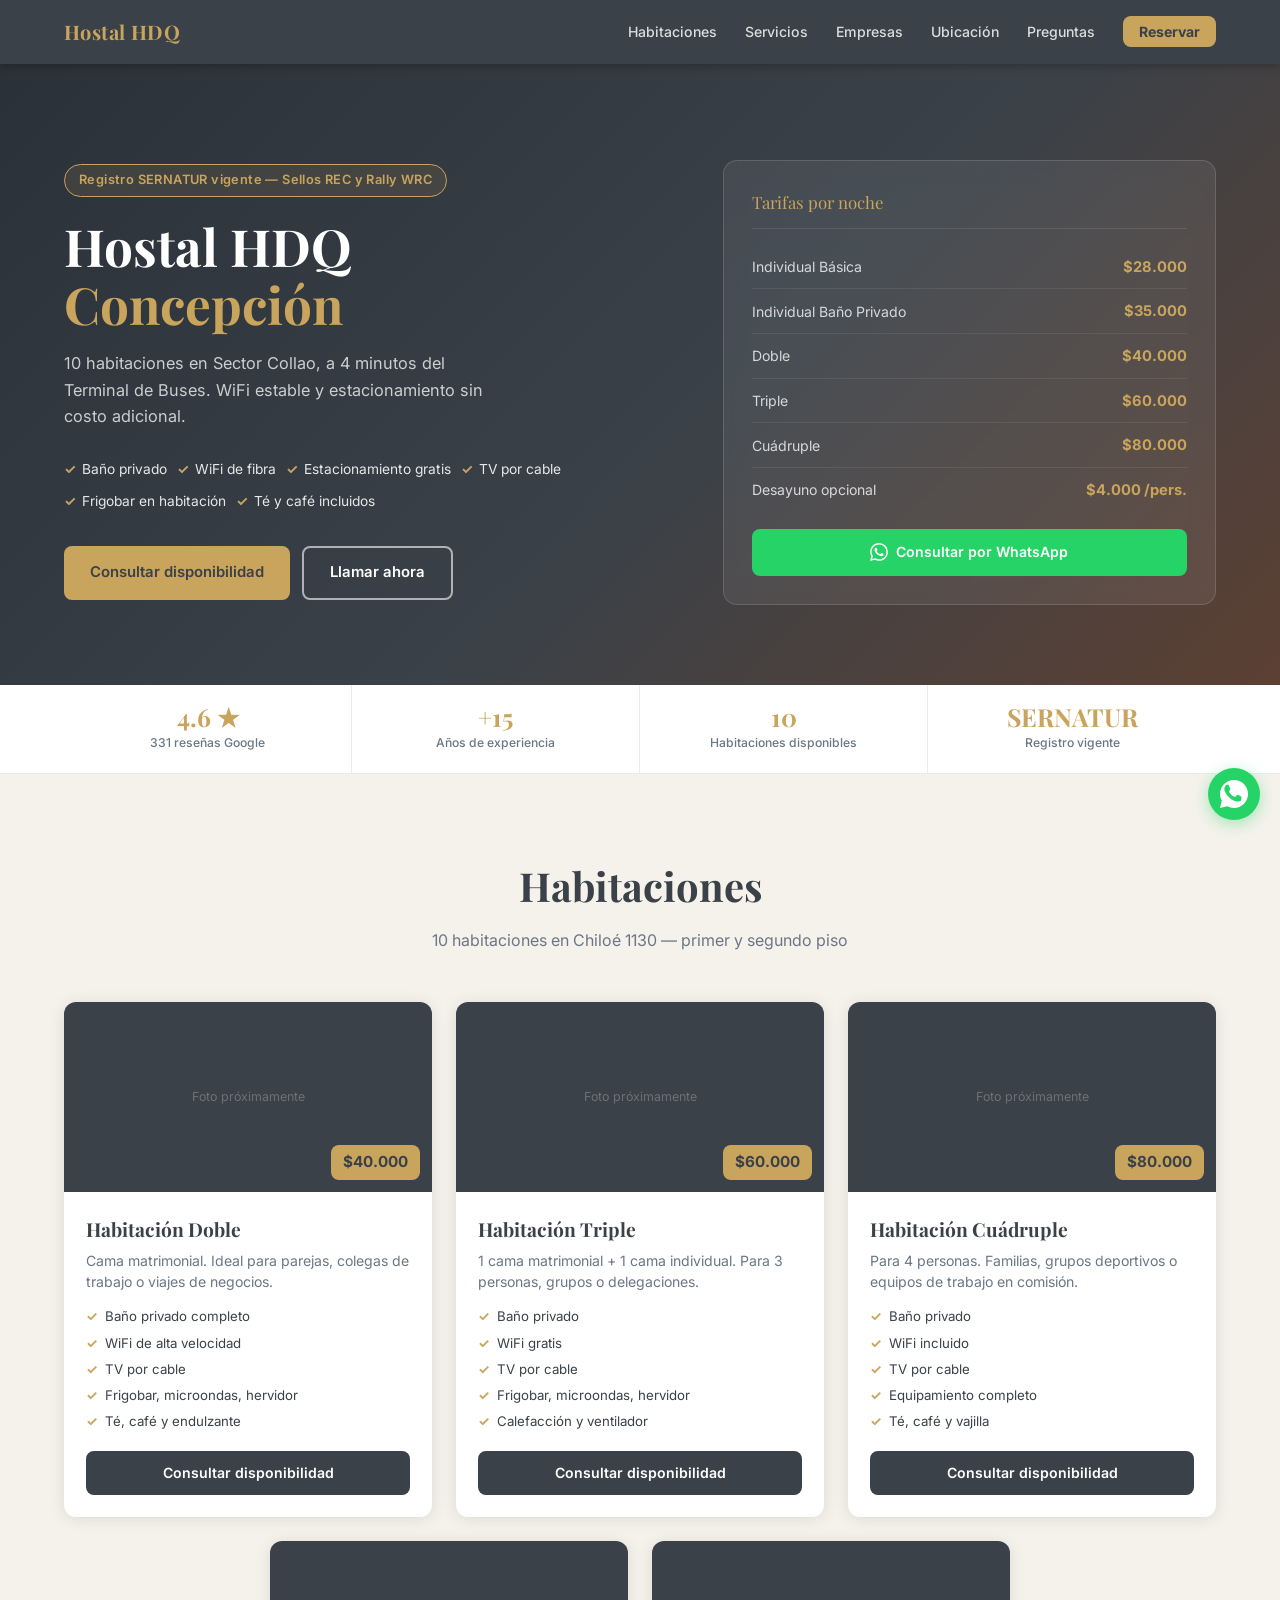
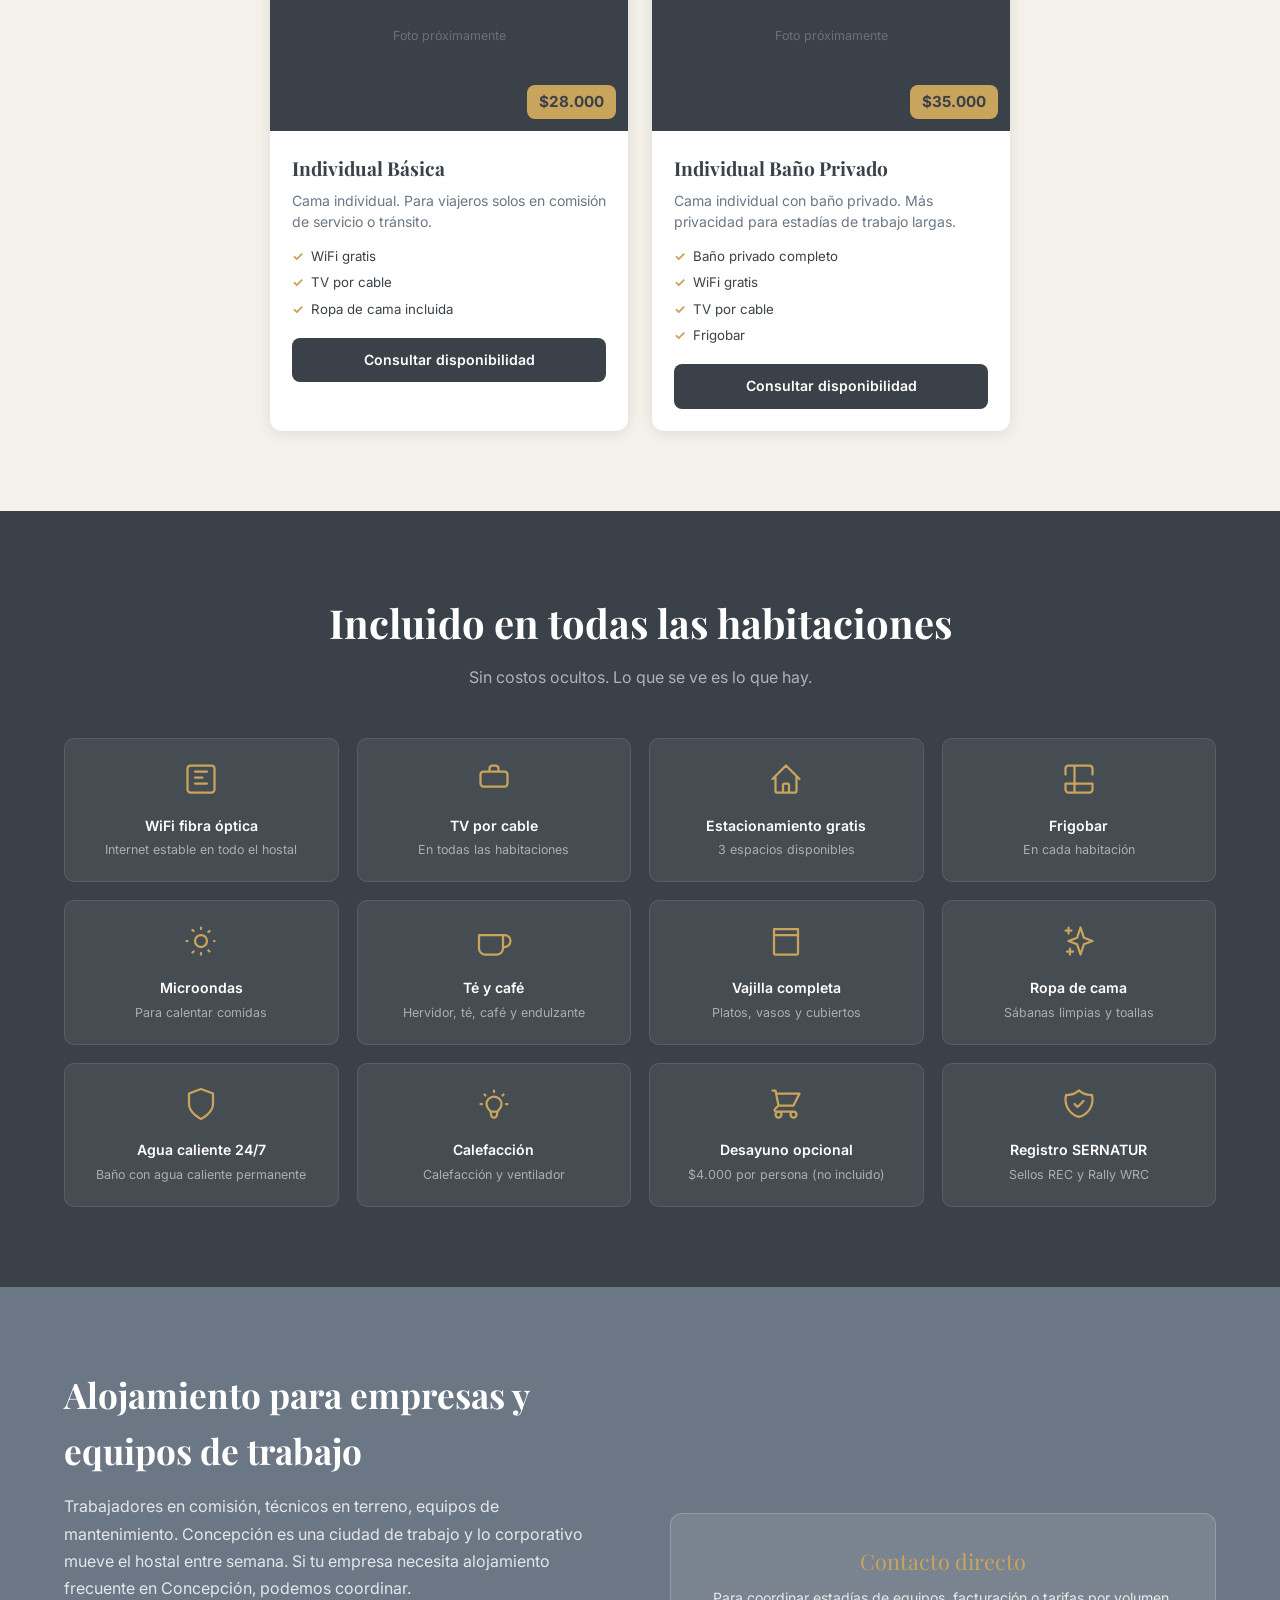
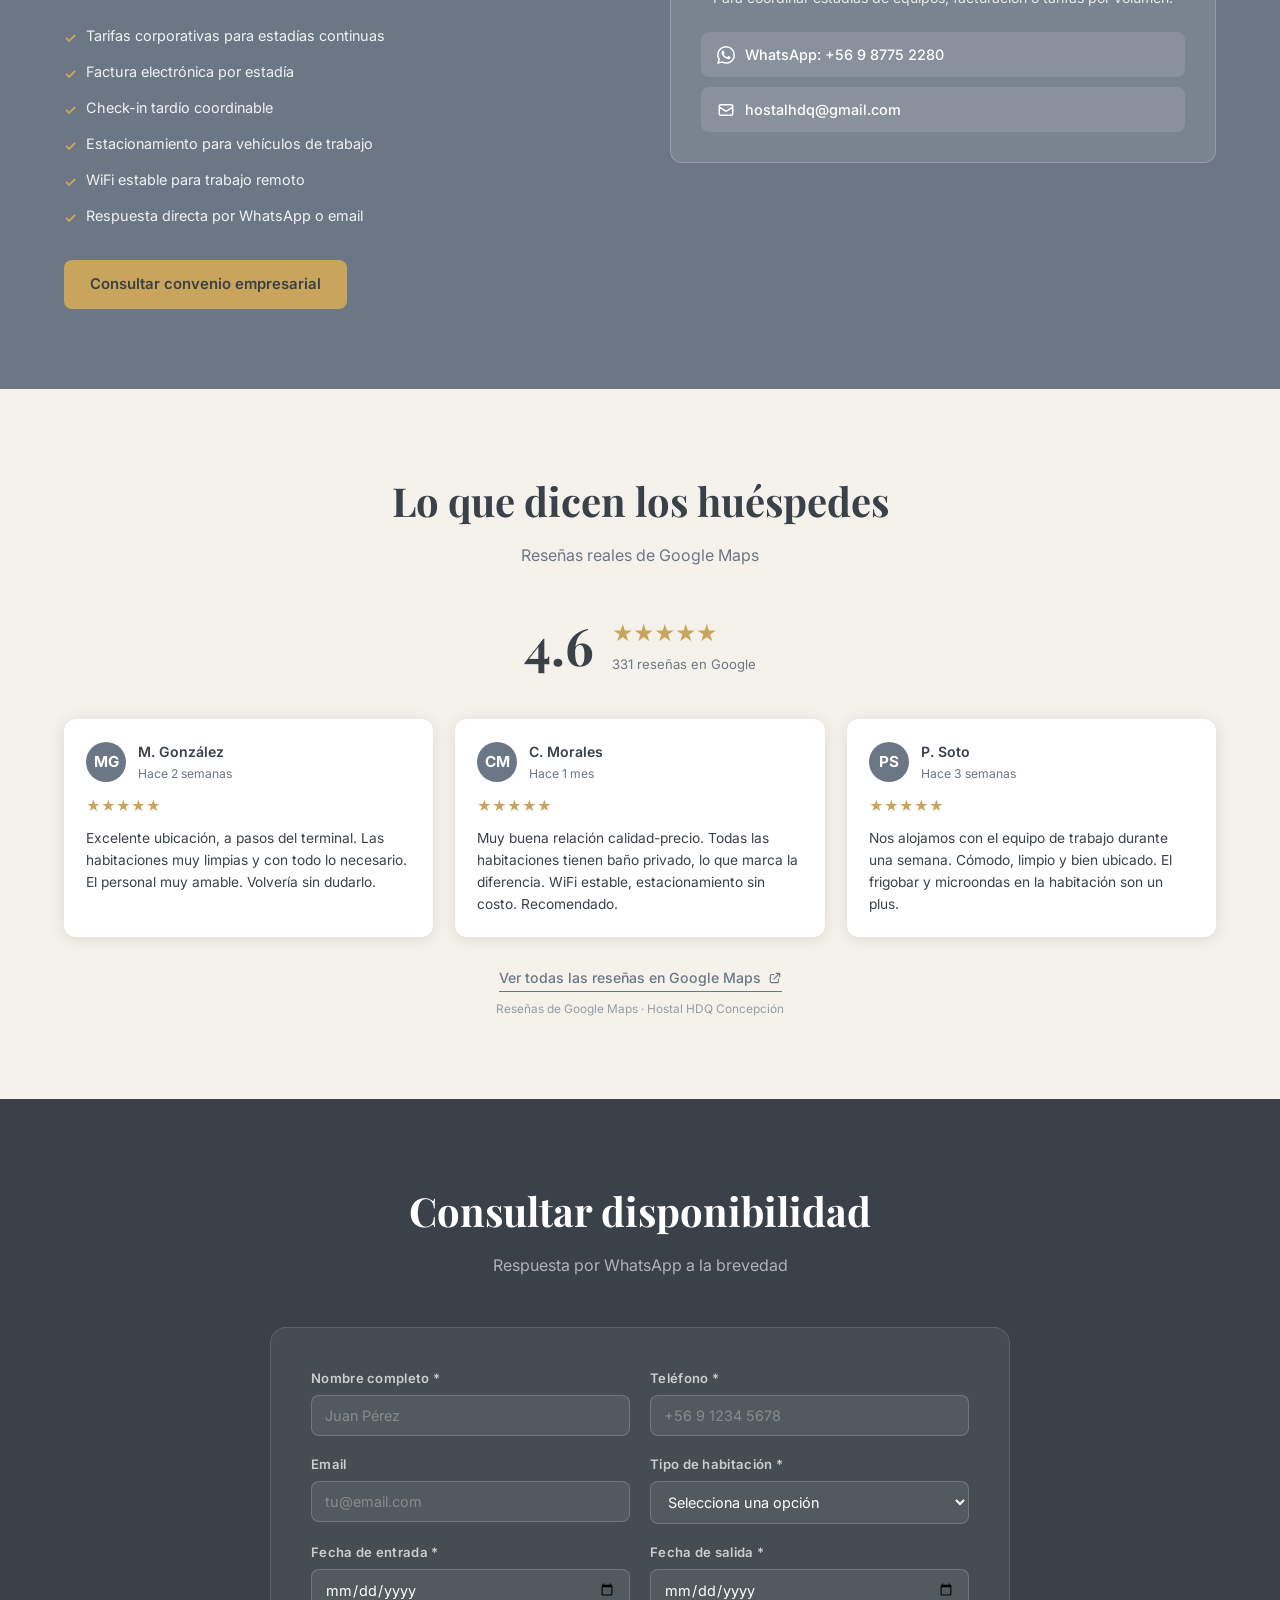
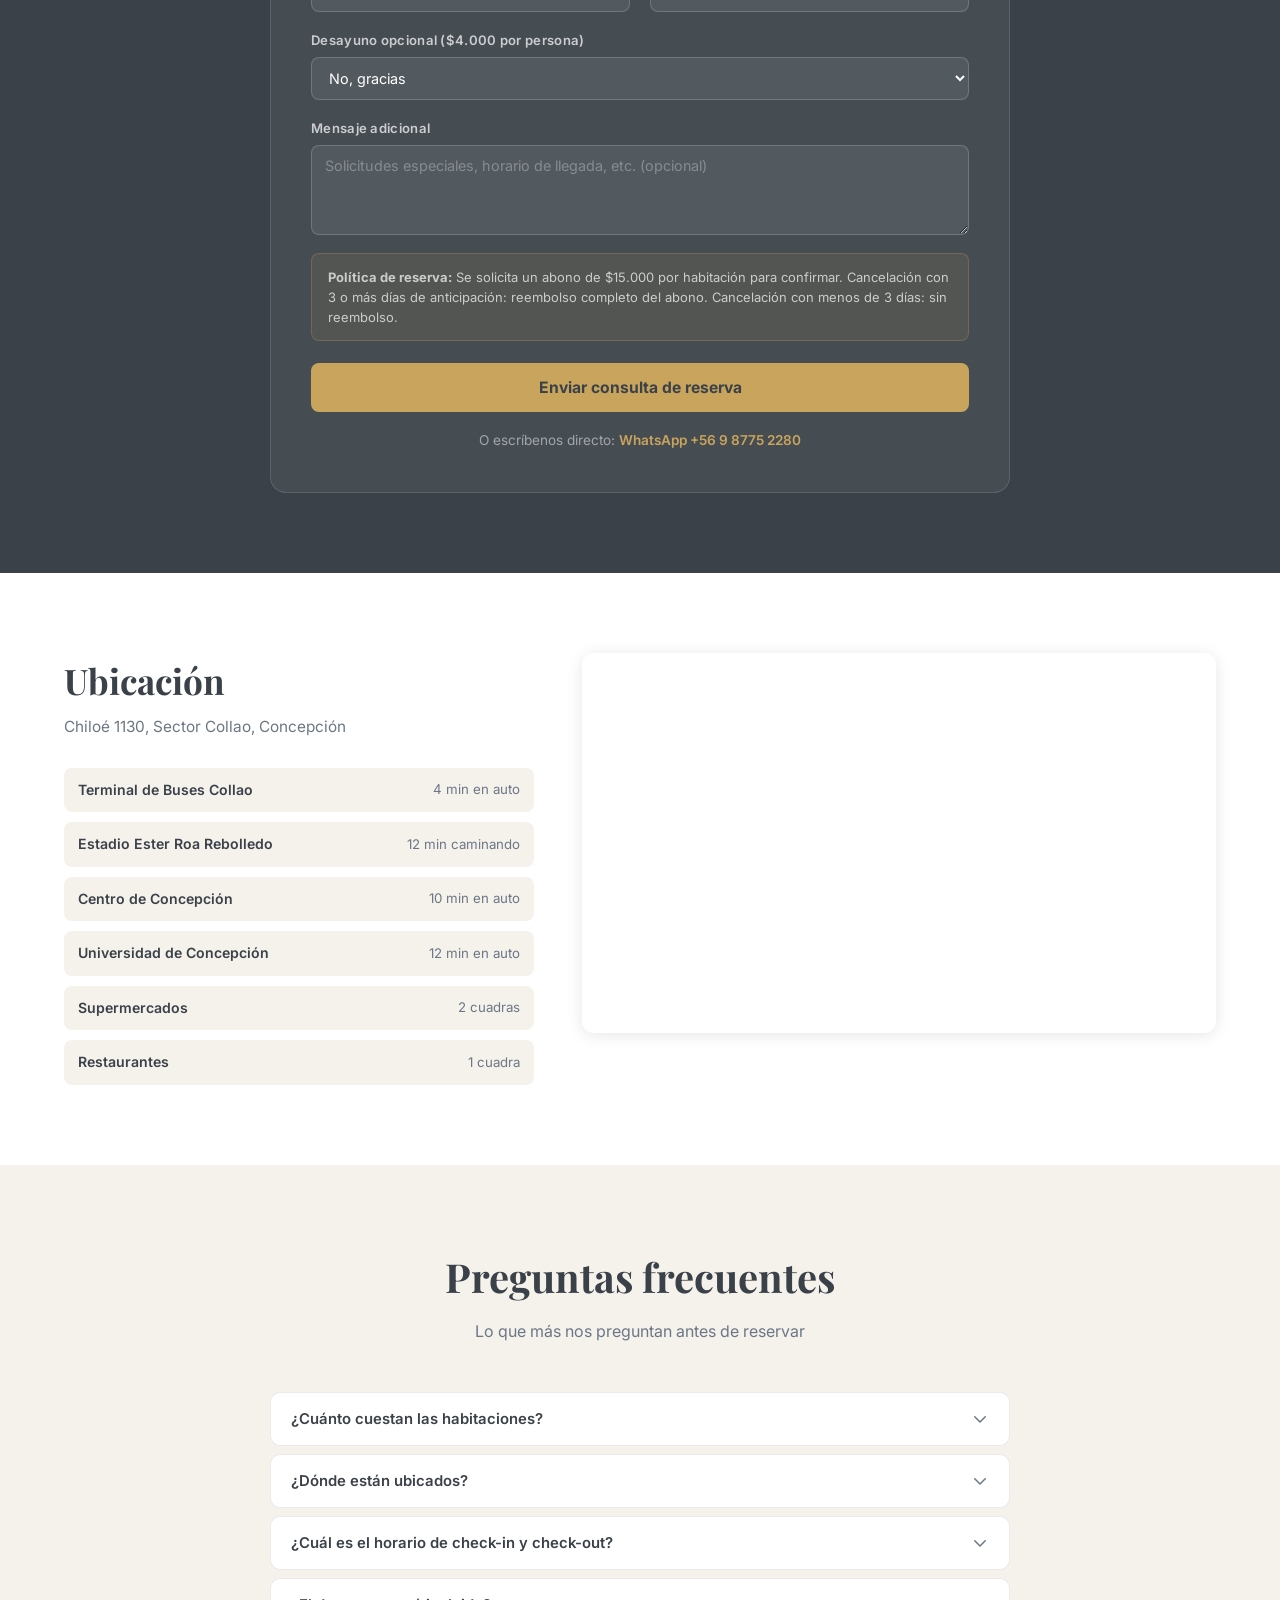
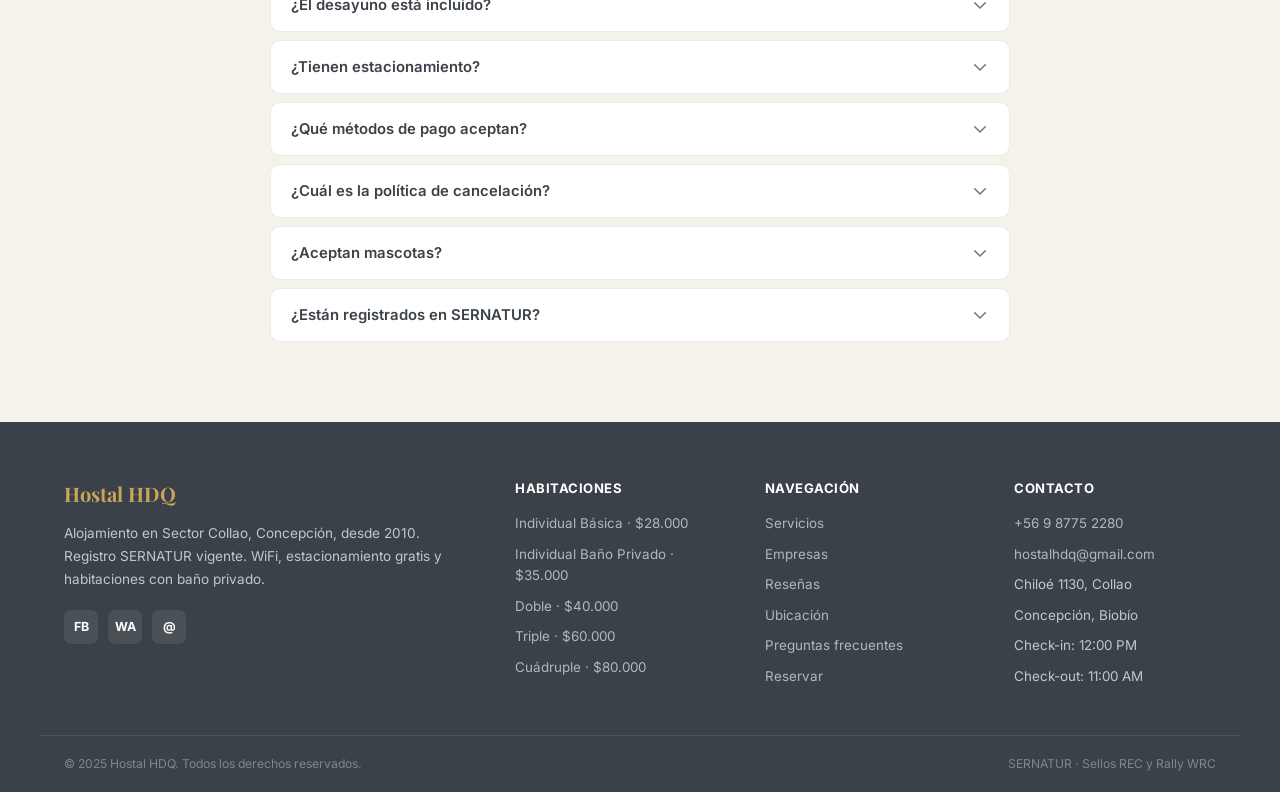
==== commit 9a7e85ce: "feat: rediseño completo del sitio con paleta de marca y SEO local - Nuevo index.html con diseño basa" ====
--- a/index.html
+++ b/index.html
@@ -1,827 +1,1044 @@
-
 <!DOCTYPE html>
 <html lang="es-CL">
 <head>
-       <!-- Meta Tags Básicos -->
-    <meta charset="UTF-8">
-    <meta name="viewport" content="width=device-width, initial-scale=1.0">
-    <meta http-equiv="X-UA-Compatible" content="IE=edge">
-    
-    <!-- Title Optimizado para SEO -->
-    <title>Hostal HDQ Concepción | Alojamiento Sector Collao desde $40.000 | Baño Privado</title>
-    
-    <!-- Meta Description (155-160 caracteres) -->
-    <meta name="description" content="Hostal HDQ en Concepción ⭐ 15 años de experiencia. Todas las habitaciones con baño privado desde $40.000. WiFi gratis, estacionamiento. Cerca Terminal Collao. ¡Reserva ya!">
-    
-    <!-- Keywords (aunque Google ya no las usa mucho, otros buscadores sí) -->
-    <meta name="keywords" content="hostal concepción, alojamiento concepción, hostal collao, hospedaje concepción, hostal barato concepción, hostal baño privado, alojamiento terminal collao">
-    
-    <!-- Canonical URL -->
-    <link rel="canonical" href="https://hostalhdq.cl/">
-    
-    <!-- Autor y Copyright -->
-    <meta name="author" content="Hostal HDQ">
-    <meta name="copyright" content="Hostal HDQ 2025">
-    <meta name="robots" content="index, follow, max-image-preview:large, max-snippet:-1, max-video-preview:-1">
-    
-    <!-- Open Graph para Facebook, WhatsApp, LinkedIn -->
-    <meta property="og:type" content="website">
-    <meta property="og:url" content="https://hostalhdq.cl/">
-    <meta property="og:title" content="Hostal HDQ Concepción | Alojamiento desde $40.000 con Baño Privado">
-    <meta property="og:description" content="⭐ 15 años de experiencia en Concepción. Todas las habitaciones con baño privado, WiFi gratis y estacionamiento. Cerca del Terminal Collao. ¡Reserva ahora!">
-    <meta property="og:image" content="https://hostalhdq.cl/images/hostal-hdq-og-image.jpg">
-    <meta property="og:image:width" content="1200">
-    <meta property="og:image:height" content="630">
-    <meta property="og:locale" content="es_CL">
-    <meta property="og:site_name" content="Hostal HDQ Concepción">
-    
-    <!-- Twitter Cards -->
-    <meta name="twitter:card" content="summary_large_image">
-    <meta name="twitter:title" content="Hostal HDQ Concepción | Alojamiento desde $40.000">
-    <meta name="twitter:description" content="⭐ 15 años de experiencia. Todas las habitaciones con baño privado, WiFi gratis y estacionamiento. ¡Reserva ya!">
-    <meta name="twitter:image" content="https://hostalhdq.cl/images/hostal-hdq-twitter-card.jpg">
-    
-    <!-- Información de Contacto y Ubicación -->
-    <meta name="geo.region" content="CL-BI">
-    <meta name="geo.placename" content="Concepción">
-    <meta name="geo.position" content="-36.826944;-73.049722">
-    <meta name="ICBM" content="-36.826944, -73.049722">
-    
-    <!-- Información de Negocio -->
-    <meta name="business:contact_data:street_address" content="Chiloé 1130">
-    <meta name="business:contact_data:locality" content="Concepción">
-    <meta name="business:contact_data:region" content="Biobío">
-    <meta name="business:contact_data:postal_code" content="4030000">
-    <meta name="business:contact_data:country_name" content="Chile">
-    
-    <!-- PWA - Progressive Web App -->
-    <meta name="theme-color" content="#FF6B35">
-    <meta name="mobile-web-app-capable" content="yes">
-    <meta name="apple-mobile-web-app-capable" content="yes">
-    <meta name="apple-mobile-web-app-status-bar-style" content="black-translucent">
-    <meta name="apple-mobile-web-app-title" content="Hostal HDQ">
-    
-    <!-- Favicons -->
-    <link rel="icon" type="image/png" sizes="32x32" href="/favicon-32x32.png">
-    <link rel="icon" type="image/png" sizes="16x16" href="/favicon-16x16.png">
-    <link rel="apple-touch-icon" sizes="180x180" href="/apple-touch-icon.png">
-    <link rel="manifest" href="/site.webmanifest">
-    
-    <!-- Preconnect para mejorar velocidad -->
-    <link rel="preconnect" href="https://fonts.googleapis.com">
-    <link rel="preconnect" href="https://fonts.gstatic.com" crossorigin>
-    <link rel="dns-prefetch" href="https://www.google-analytics.com">
-    
-    <!-- Schema Markup JSON-LD (ver archivo schema-markup.json para más detalle) -->
-    <script type="application/ld+json">
-    {
-      "@context": "https://schema.org",
-      "@type": "Lodging Business",
-      "@id": "https://hostalhdq.cl/#organization",
-      "name": "Hostal HDQ",
-      "description": "Hostal en Concepción con 15 años de experiencia. Todas las habitaciones con baño privado, WiFi gratis y estacionamiento.",
-      "url": "https://hostalhdq.cl",
-      "logo": "https://hostalhdq.cl/images/logo-hostal-hdq.png",
-      "image": "https://hostalhdq.cl/images/hostal-hdq-fachada.jpg",
-      "telephone": "+56987752280",
-      "email": "hostalhdq@gmail.com",
-      "priceRange": "$40.000 - $80.000 CLP",
-      "address": {
-        "@type": "PostalAddress",
-        "streetAddress": "Chiloé 1130",
-        "addressLocality": "Concepción",
-        "addressRegion": "Biobío",
-        "postalCode": "4030000",
-        "addressCountry": "CL"
+  <meta charset="UTF-8">
+  <meta name="viewport" content="width=device-width, initial-scale=1.0">
+  <meta http-equiv="X-UA-Compatible" content="IE=edge">
+
+  <title>Hostal HDQ Concepción | Alojamiento Sector Collao desde $28.000 | Baño Privado</title>
+
+  <meta name="description" content="Hostal HDQ en Sector Collao, Concepción. 10 habitaciones con baño privado desde $28.000. WiFi y estacionamiento gratis. Registro SERNATUR vigente. A 4 min del Terminal Collao.">
+
+  <link rel="canonical" href="https://hostalhdq.cl/">
+  <meta name="robots" content="index, follow, max-image-preview:large, max-snippet:-1, max-video-preview:-1">
+  <meta name="author" content="Hostal HDQ">
+
+  <!-- Geo SEO local -->
+  <meta name="geo.region"    content="CL-BI">
+  <meta name="geo.placename" content="Concepción, Biobío">
+  <meta name="geo.position"  content="-36.818380;-73.016258">
+  <meta name="ICBM"          content="-36.818380, -73.016258">
+
+  <!-- Open Graph -->
+  <meta property="og:type"        content="website">
+  <meta property="og:url"         content="https://hostalhdq.cl/">
+  <meta property="og:title"       content="Hostal HDQ Concepción | Alojamiento desde $28.000 con Baño Privado">
+  <meta property="og:description" content="10 habitaciones con baño privado en Sector Collao. WiFi y estacionamiento gratis. SERNATUR certificado. A 4 min del Terminal Collao.">
+  <meta property="og:image"       content="https://hostalhdq.cl/images/hostal-hdq-og.jpg">
+  <meta property="og:image:width"  content="1200">
+  <meta property="og:image:height" content="630">
+  <meta property="og:locale"      content="es_CL">
+  <meta property="og:site_name"   content="Hostal HDQ Concepción">
+
+  <!-- Twitter Card -->
+  <meta name="twitter:card"        content="summary_large_image">
+  <meta name="twitter:title"       content="Hostal HDQ Concepción | Desde $28.000">
+  <meta name="twitter:description" content="10 habitaciones con baño privado en Sector Collao. WiFi y estacionamiento gratis.">
+  <meta name="twitter:image"       content="https://hostalhdq.cl/images/hostal-hdq-og.jpg">
+
+  <!-- PWA / Theme -->
+  <meta name="theme-color" content="#3A4148">
+  <meta name="mobile-web-app-capable" content="yes">
+  <meta name="apple-mobile-web-app-capable" content="yes">
+  <meta name="apple-mobile-web-app-title" content="Hostal HDQ">
+
+  <!-- Favicons -->
+  <link rel="icon"            type="image/png" sizes="32x32" href="/favicon-32x32.png">
+  <link rel="icon"            type="image/png" sizes="16x16" href="/favicon-16x16.png">
+  <link rel="apple-touch-icon" sizes="180x180" href="/apple-touch-icon.png">
+  <link rel="manifest" href="/site.webmanifest">
+
+  <!-- Schema.org JSON-LD -->
+  <script type="application/ld+json">
+  {
+    "@context": "https://schema.org",
+    "@graph": [
+      {
+        "@type": "LodgingBusiness",
+        "@id": "https://hostalhdq.cl/#negocio",
+        "name": "Hostal HDQ",
+        "alternateName": "Hostal HDQ Concepción",
+        "description": "Hostal en Sector Collao, Concepción. 10 habitaciones con baño privado, WiFi y estacionamiento gratuitos. Registro SERNATUR vigente.",
+        "url": "https://hostalhdq.cl",
+        "logo": "https://hostalhdq.cl/images/logo-hostal-hdq.png",
+        "image": "https://hostalhdq.cl/images/hostal-hdq-fachada.jpg",
+        "telephone": "+56987752280",
+        "email": "hostalhdq@gmail.com",
+        "priceRange": "$28.000–$80.000 CLP",
+        "currenciesAccepted": "CLP",
+        "paymentAccepted": "Cash, Bank Transfer, Credit Card",
+        "checkinTime": "12:00",
+        "checkoutTime": "11:00",
+        "address": {
+          "@type": "PostalAddress",
+          "streetAddress": "Chiloé 1130",
+          "addressLocality": "Concepción",
+          "addressRegion": "Biobío",
+          "postalCode": "4030000",
+          "addressCountry": "CL"
+        },
+        "geo": {
+          "@type": "GeoCoordinates",
+          "latitude": -36.81838,
+          "longitude": -73.016258
+        },
+        "openingHoursSpecification": {
+          "@type": "OpeningHoursSpecification",
+          "dayOfWeek": ["Monday","Tuesday","Wednesday","Thursday","Friday","Saturday","Sunday"],
+          "opens": "00:00",
+          "closes": "23:59"
+        },
+        "aggregateRating": {
+          "@type": "AggregateRating",
+          "ratingValue": "4.6",
+          "reviewCount": "331",
+          "bestRating": "5"
+        },
+        "amenityFeature": [
+          {"@type": "LocationFeatureSpecification", "name": "WiFi gratuito",          "value": true},
+          {"@type": "LocationFeatureSpecification", "name": "Estacionamiento gratuito","value": true},
+          {"@type": "LocationFeatureSpecification", "name": "Baño privado",            "value": true},
+          {"@type": "LocationFeatureSpecification", "name": "TV por cable",            "value": true},
+          {"@type": "LocationFeatureSpecification", "name": "Frigobar",                "value": true},
+          {"@type": "LocationFeatureSpecification", "name": "Microondas",              "value": true},
+          {"@type": "LocationFeatureSpecification", "name": "Desayuno opcional",       "value": true}
+        ],
+        "sameAs": [
+          "https://www.facebook.com/HostalHDQ/",
+          "https://wa.me/56987752280"
+        ]
       },
-      "geo": {
-        "@type": "GeoCoordinates",
-        "latitude": "-36.826944",
-        "longitude": "-73.049722"
-      },
-      "openingHoursSpecification": {
-        "@type": "OpeningHoursSpecification",
-        "dayOfWeek": ["Monday", "Tuesday", "Wednesday", "Thursday", "Friday", "Saturday", "Sunday"],
-        "opens": "00:00",
-        "closes": "23:59"
-      },
-      "starRating": {
-        "@type": "Rating",
-        "ratingValue": "4.5",
-        "bestRating": "5"
-      },
-      "amenityFeature": [
-        {"@type": "LocationFeatureSpecification", "name": "WiFi gratuito"},
-        {"@type": "LocationFeatureSpecification", "name": "Estacionamiento gratuito"},
-        {"@type": "LocationFeatureSpecification", "name": "Baño privado"},
-        {"@type": "LocationFeatureSpecification", "name": "TV por cable"},
-        {"@type": "LocationFeatureSpecification", "name": "Desayuno opcional"}
-      ],
-      "sameAs": [
-        "https://www.facebook.com/HostalHDQ/",
-        "https://wa.me/56987752280"
-      ]
-    }
-    </script>
-    
-    <!-- Google Analytics 4 (Reemplaza G-XXXXXXXXXX con tu ID real) -->
-    <script async src="https://www.googletagmanager.com/gtag/js?id=G-XXXXXXXXXX"></script>
-    <script>
-      window.dataLayer = window.dataLayer || [];
-      function gtag(){dataLayer.push(arguments);}
-      gtag('js', new Date());
-      gtag('config', 'G-XXXXXXXXXX');
-    </script>
-    
-    <!-- CSS y otros recursos -->
-    <link rel="stylesheet" href="/css/styles.css">
+      {
+        "@type": "FAQPage",
+        "mainEntity": [
+          {
+            "@type": "Question",
+            "name": "¿Cuánto cuestan las habitaciones del Hostal HDQ en Concepción?",
+            "acceptedAnswer": {
+              "@type": "Answer",
+              "text": "Individual Básica $28.000 · Individual Baño Privado $35.000 · Doble $40.000 · Triple $60.000 · Cuádruple $80.000. Persona adicional $10.000. Desayuno opcional $4.000 por persona."
+            }
+          },
+          {
+            "@type": "Question",
+            "name": "¿Dónde está ubicado el Hostal HDQ en Concepción?",
+            "acceptedAnswer": {
+              "@type": "Answer",
+              "text": "Chiloé 1130, Sector Collao, Concepción. A 4 minutos del Terminal de Buses Collao y 10 minutos del centro de Concepción."
+            }
+          },
+          {
+            "@type": "Question",
+            "name": "¿El Hostal HDQ tiene estacionamiento gratuito?",
+            "acceptedAnswer": {
+              "@type": "Answer",
+              "text": "Sí, estacionamiento gratuito con 3 espacios disponibles. Sujeto a disponibilidad; se recomienda mencionarlo al reservar."
+            }
+          },
+          {
+            "@type": "Question",
+            "name": "¿El desayuno está incluido en Hostal HDQ?",
+            "acceptedAnswer": {
+              "@type": "Answer",
+              "text": "No. El desayuno es opcional con un costo de $4.000 por persona. Se solicita hasta las 17:00 horas del día anterior."
+            }
+          },
+          {
+            "@type": "Question",
+            "name": "¿Cuál es el horario de check-in y check-out en Hostal HDQ?",
+            "acceptedAnswer": {
+              "@type": "Answer",
+              "text": "Check-in desde las 12:00 del mediodía. Check-out hasta las 11:00 AM. Para horarios especiales, contactar con anticipación."
+            }
+          }
+        ]
+      }
+    ]
+  }
+  </script>
+
+  <!-- Google Analytics 4 -->
+  <script async src="https://www.googletagmanager.com/gtag/js?id=G-PT4Q7EHB91"></script>
+  <script>
+    window.dataLayer = window.dataLayer || [];
+    function gtag(){dataLayer.push(arguments);}
+    gtag('js', new Date());
+    gtag('config', 'G-PT4Q7EHB91');
+  </script>
+
+  <!-- Fuentes de marca -->
+  <link rel="preconnect" href="https://fonts.googleapis.com">
+  <link rel="preconnect" href="https://fonts.gstatic.com" crossorigin>
+  <link href="https://fonts.googleapis.com/css2?family=Playfair+Display:wght@400;700&family=Inter:wght@400;500;600&display=swap" rel="stylesheet">
+
+  <link rel="stylesheet" href="/css/styles.css">
+
+  <!-- Las reseñas de Google se cargan desde reviews.json, actualizado diariamente por GitHub Actions -->
 </head>
 <body>
 
-    <!-- Banner de Urgencia -->
-    <div class="urgencia-banner">
-        ⚡ ¡Consulta habitaciones disponibles! Reserva ahora y asegura tu espacio ⚡
-    </div>
-
-    <!-- Header -->
-    <header>
-        <nav>
-            <div class="logo">Hostal HDQ</div>
-            <ul>
-                <li><a href="#inicio">Inicio</a></li>
-                <li><a href="#habitaciones">Habitaciones</a></li>
-                <li><a href="#servicios">Servicios</a></li>
-                <li><a href="#ubicacion">Ubicación</a></li>
-                <li><a href="#contacto">Reservar</a></li>
-            </ul>
-        </nav>
-    </header>
-
-    <!-- Hero Section -->
-    <section class="hero" id="inicio">
-        <div class="hero-content">
-            <div class="sello-badge">
-                🏆 Registro SERNATUR - Sellos REC y Rally
-            </div>
-            <h1>Hostal HDQ Concepción</h1>
-            <p class="hero-subtitle">15 años brindando el mejor servicio de alojamiento en Sector Collao. Todas nuestras habitaciones con baño privado.</p>
-            
-            <div class="hero-features">
-                <div class="hero-feature">✅ Baño Privado</div>
-                <div class="hero-feature">📶 WiFi Gratis</div>
-                <div class="hero-feature">🚗 Estacionamiento</div>
-                <div class="hero-feature">🏆 Certificado SERNATUR</div>
-            </div>
-
-            <div class="hero-cta">
-                <a href="#contacto" class="btn btn-primary">Reservar Ahora</a>
-                <a href="tel:+56987752280" class="btn btn-secondary">📞 Llamar</a>
-            </div>
-        </div>
-    </section>
-
-    <!-- Trust Badges -->
-    <div class="trust-section">
-        <div class="trust-badges">
-            <div class="badge">
-                <span class="badge-icon">📍</span>
-                <div>
-                    <strong>Chiloé 1130</strong>
-                    <small>Sector Collao</small>
-                </div>
-            </div>
-            <div class="badge">
-                <span class="badge-icon">✅</span>
-                <div>
-                    <strong>+15 Años</strong>
-                    <small>de Experiencia</small>
-                </div>
-            </div>
-            <div class="badge">
-                <span class="badge-icon">🏆</span>
-                <div>
-                    <strong>Registro</strong>
-                    <small>SERNATUR</small>
-                </div>
-            </div>
-            <div class="badge">
-                <span class="badge-icon">💰</span>
-                <div>
-                    <strong>Desde $40.000</strong>
-                    <small>2 Personas</small>
-                </div>
-            </div>
-        </div>
-    </div>
-
-    <!-- Certificación SERNATUR -->
-    <section class="certificacion-section">
-        <div class="certificacion-content">
-            <h2>Hostal registrado en SERNATUR</h2>
-            <p style="font-size: 1.2rem; opacity: 0.95;">Hostal HDQ cuenta con registro actualizado del Servicio Nacional de Turismo</p>
-            
-            <div class="sellos-container">
-                <div class="sello">
-                    <div class="sello-icon">🏅</div>
-                    <h3>Sello REC</h3>
-                    <p>ROCK EN CONCE</p>
-                </div>
-                <div class="sello">
-                    <div class="sello-icon">🏆</div>
-                    <h3>Sello Rally</h3>
-                    <p>RALLY WRC</p>
-                </div>
-            </div>
-        </div>
-    </section>
-
-    <!-- Habitaciones -->
-    <section id="habitaciones">
-        <div class="container">
-            <div class="section-header">
-                <h2>Nuestras Habitaciones</h2>
-                <p class="section-subtitle">10 habitaciones completamente equipadas - Todas con baño privado</p>
-            </div>
-
-            <div class="habitaciones-grid">
-                <article class="habitacion-card">
-                    <div class="habitacion-img">
-                        🛏️🛏️
-                        <span class="precio-badge">$40.000</span>
-                    </div>
-                    <div class="habitacion-info">
-                        <h3>Habitación Doble</h3>
-                        <p>Cómoda habitación doble, ideal para un buen descanso. Equipamiento completo y baño privado.</p>
-                        <ul class="habitacion-features">
-                            <li>Cama matrimonial</li>
-                            <li>Baño privado completo</li>
-                            <li>TV por cable</li>
-                            <li>WiFi de alta velocidad</li>
-                            <li>Frigobar con vajilla</li>
-                            <li>Té, café y endulzante incluidos</li>
-                        </ul>
-                        <button class="btn-reservar" onclick="scrollToReserva()">Reservar Ahora</button>
-                    </div>
-                </article>
-
-                <article class="habitacion-card">
-                    <div class="habitacion-img">
-                        👥👥👥
-                        <span class="precio-badge">$60.000</span>
-                    </div>
-                    <div class="habitacion-info">
-                        <h3>Habitación Triple</h3>
-                        <p>Espacio amplio para 3 personas. 1 Cama matrimonial y 1 individual.</p>
-                        <ul class="habitacion-features">
-                            <li>Capacidad para 3 personas</li>
-                            <li>Baño privado</li>
-                            <li>TV por cable</li>
-                            <li>WiFi gratis</li>
-                            <li>Frigobar, microondas, hervidor</li>
-                            <li>Ventilador y calefacción</li>
-                        </ul>
-                        <button class="btn-reservar" onclick="scrollToReserva()">Reservar Ahora</button>
-                    </div>
-                </article>
-
-                <article class="habitacion-card">
-                    <div class="habitacion-img">
-                        👨‍👩‍👧‍👦
-                        <span class="precio-badge">Desde $80.000</span>
-                    </div>
-                    <div class="habitacion-info">
-                        <h3>Habitación Cuádruple</h3>
-                        <p>Habitación espaciosa para 4 personas. Ideal para familias o grupos que visitan Concepción.</p>
-                        <ul class="habitacion-features">
-                            <li>Capacidad para 4 personas</li>
-                            <li>Baño privado</li>
-                            <li>TV por cable</li>
-                            <li>WiFi incluido</li>
-                            <li>Equipamiento completo</li>
-                            <li>Té, café y vajilla incluidos</li>
-                        </ul>
-                        <button class="btn-reservar" onclick="scrollToReserva()">Reservar Ahora</button>
-                    </div>
-                </article>
-            </div>
-
-            <div class="info-box" style="margin-top: 3rem; max-width: 800px; margin-left: auto; margin-right: auto;">
-                <strong>Importante:</strong> Contamos con 10 habitaciones distribuidas entre el primer y segundo piso. Los precios varían entre $40.000 y $80.000 según tipo de habitación. ¡Consúltanos por disponibilidad!
-            </div>
-        </div>
-    </section>
-
-    <!-- Servicios -->
-    <section id="servicios" style="background: var(--light-gray);">
-        <div class="container">
-            <div class="section-header">
-                <h2>Todo lo que Necesitas Incluido</h2>
-                <p class="section-subtitle">Todas las comodidades para una estadía cómoda</p>
-            </div>
-
-            <div class="servicios-grid">
-                <div class="servicio-card">
-                    <span class="servicio-icon">🚿</span>
-                    <h3>Baño Privado</h3>
-                    <p>TODAS las habitaciones con baño completo y agua caliente 24/7</p>
-                </div>
-
-                <div class="servicio-card">
-                    <span class="servicio-icon">📺</span>
-                    <h3>TV por Cable</h3>
-                    <p>Televisión con cable en todas las habitaciones</p>
-                </div>
-
-                <div class="servicio-card">
-                    <span class="servicio-icon">📶</span>
-                    <h3>WiFi Gratis</h3>
-                    <p>Internet de alta velocidad en todo el hostal</p>
-                </div>
-
-                <div class="servicio-card">
-                    <span class="servicio-icon">❄️</span>
-                    <h3>Frigobar</h3>
-                    <p>Cada habitación con su propio frigobar</p>
-                </div>
-
-                <div class="servicio-card">
-                    <span class="servicio-icon">🔥</span>
-                    <h3>Microondas</h3>
-                    <p>Para calentar tus comidas cuando lo necesites</p>
-                </div>
-
-                <div class="servicio-card">
-                    <span class="servicio-icon">☕</span>
-                    <h3>Té y Café Incluido</h3>
-                    <p>Hervidor, té, café y endulzante sin costo adicional</p>
-                </div>
-
-                <div class="servicio-card">
-                    <span class="servicio-icon">🍽️</span>
-                    <h3>Vajilla Completa</h3>
-                    <p>Platos, vasos y cubiertos en tu habitación</p>
-                </div>
-
-                <div class="servicio-card">
-                    <span class="servicio-icon">🚗</span>
-                    <h3>Estacionamiento Gratis</h3>
-                    <p>3 espacios disponibles sin costo adicional</p>
-                </div>
-
-                <div class="servicio-card">
-                    <span class="servicio-icon">💨</span>
-                    <h3>Ventilador</h3>
-                    <p>Ventilador y calefacción en todas las habitaciones</p>
-                </div>
-
-                <div class="servicio-card">
-                    <span class="servicio-icon">🍳</span>
-                    <h3>Desayuno Opcional</h3>
-                    <p>$4.000 por persona (bajo pedidohasta 17:00 horas)</p>
-                </div>
-
-                <div class="servicio-card">
-                    <span class="servicio-icon">🧺</span>
-                    <h3>Ropa de Cama</h3>
-                    <p>Sábanas limpias, toallas y artículos de aseo</p>
-                </div>
-
-                <div class="servicio-card">
-                    <span class="servicio-icon">🏆</span>
-                    <h3>Registro SERNATUR</h3>
-                    <p>Sellos REC y Rally de calidad turística</p>
-                </div>
-            </div>
-        </div>
-    </section>
-
-    <!-- Testimonios -->
-    <section class="testimonios-section">
-        <div class="container">
-            <div class="section-header">
-                <h2>Lo Que Dicen Nuestros Huéspedes</h2>
-                <p class="section-subtitle">15 años de experiencia respaldados por clientes satisfechos</p>
-            </div>
-
-            <div class="testimonios-grid">
-                <div class="testimonio">
-                    <div class="estrellas">⭐⭐⭐⭐⭐</div>
-                    <p>Excelente ubicación cerca del terminal. Las habitaciones muy limpias y con todo lo necesario. El personal muy amable y atento.</p>
-                    <strong>- Cliente Google Reviews</strong>
-                </div>
-
-                <div class="testimonio">
-                    <div class="estrellas">⭐⭐⭐⭐⭐</div>
-                    <p>Muy buena relación calidad-precio. Todas las habitaciones tienen baño privado, lo cual es un gran plus. Recomendado 100%.</p>
-                    <strong>- Cliente Facebook</strong>
-                </div>
-
-                <div class="testimonio">
-                    <div class="estrellas">⭐⭐⭐⭐⭐</div>
-                    <p>Nos alojamos en familia y fue perfecto. Limpio, cómodo y bien ubicado. El desayuno opcional es muy conveniente.</p>
-                    <strong>- Cliente Booking</strong>
-                </div>
-            </div>
-        </div>
-    </section>
-
-    <!-- Formulario de Reserva -->
-    <section id="contacto" class="reserva-section">
-        <div class="form-container">
-            <div class="form-header">
-                <h2>Reserva Tu Habitación</h2>
-                <p>Te respondemos por whatsapp a la Brevedad</p>
-            </div>
-
-            <div class="form-reserva">
-                <form action="https://formsubmit.co/hostalhdq@gmail.com" method="POST">
-                    <input type="hidden" name="_subject" value="Nueva reserva desde Hostal HDQ">
-                    <input type="hidden" name="_captcha" value="false">
-                    <input type="hidden" name="_template" value="table">
-                    <input type="text" name="_honey" style="display:none">
-
-<form action="https://formsubmit.co/your@email.com" method="POST">
-     <input type="text" name="name" required>
-     <input type="email" name="email" required>
-     <button type="submit">Send</button>
-</form>
-
-
-
-                    
-                    <div class="form-row">
-                        <div class="form-group">
-                            <label>Nombre Completo *</label>
-                            <input type="text" name="nombre" required placeholder="Juan Pérez">
-                        </div>
-                        <div class="form-group">
-                            <label>Email *</label>
-                            <input type="email" name="email" required placeholder="tu@email.com">
-                        </div>
-                    </div>
-
-                    <div class="form-row">
-                        <div class="form-group">
-                            <label>Teléfono *</label>
-                            <input type="tel" name="telefono" required placeholder="+56 9 1234 5678">
-                        </div>
-                        <div class="form-group">
-                            <label>Tipo de Habitación *</label>
-                            <select name="tipo_habitacion" required>
-                                <option value="">Selecciona una opción</option>
-                                <option value="doble-40000">Doble - $40.000</option>
-                                <option value="doble-50000">Doble 2 camas - $50.000</option>
-                                <option value="triple">Triple - $60.000</option>
-                                <option value="cuadruple-40000">Cuádruple - $40.000</option>
-                                <option value="cuadruple-80000">Cuádruple Premium - $80.000</option>
-                            </select>
-                        </div>
-                    </div>
-
-                    <div class="form-row">
-                        <div class="form-group">
-                            <label>Fecha de Entrada *</label>
-                            <input type="date" name="fecha_entrada" required>
-                        </div>
-                        <div class="form-group">
-                            <label>Fecha de Salida *</label>
-                            <input type="date" name="fecha_salida" required>
-                        </div>
-                    </div>
-
-                    <div class="form-group">
-                        <label>¿Necesitas desayuno? ($4.000/persona)</label>
-                        <select name="desayuno">
-                            <option value="no">No, gracias</option>
-                            <option value="si-1">Sí, para 1 persona</option>
-                            <option value="si-2">Sí, para 2 personas</option>
-                            <option value="si-3">Sí, para 3 personas</option>
-                            <option value="si-4">Sí, para 4 personas</option>
-                        </select>
-                    </div>
-
-                    <div class="form-group">
-                        <label>Mensaje Adicional</label>
-                        <textarea name="mensaje" placeholder="¿Alguna solicitud especial? (opcional)"></textarea>
-                    </div>
-
-                    <div class="info-box">
-                        <strong>Política de Reserva:</strong> Se requiere un abono de $15.000 por habitación. Cancelación con 3 días de anticipación = reembolso completo.
-                    </div>
-
-                    <button type="submit" class="btn-enviar">Enviar Consulta de Reserva</button>
-
-                    <p class="form-note">
-                        <span>⚡ Respuesta garantizada en menos de 1 hora</span>
-                    </p>
-                </form>
-            </div>
-        </div>
-    </section>
-
-    <!-- Ubicación -->
-    <section id="ubicacion">
-        <div class="container">
-            <div class="section-header">
-                <h2>Ubicación Privilegiada</h2>
-                <p class="section-subtitle">Chiloé 1130, Sector Collao - A pasos del Terminal de Buses</p>
-            </div>
-
-            <div class="ubicacion-content">
-                <div class="ubicacion-info">
-                    <h3>Puntos de Interés Cercanos</h3>
-                    <ul>
-                        <li><strong>Terminal Collao:</strong> A 4 minutos en Auto</li>
-                        <li><strong>Estadio Ester Roa:</strong> 12 minutos caminando</li>
-                        <li><strong>Centro de Concepción:</strong> 15 minutos en Auto</li>
-                        <li><strong>Universidad de Concepción:</strong> 12 minutos en Auto</li>
-                        <li><strong>Supermercados:</strong> A 2 cuadras</li>
-                        <li><strong>Restaurantes:</strong> A 1 Cuadra</li>
-                    </ul>
-                </div>
-
-                <div class="mapa">
-                    <div style="text-align: center;">
-                        <p style="font-size: 2rem; margin-bottom: 1rem;">Chiloé 1130 </p>
-                        <p><strong></strong><br>Sector Collao, Concepción</p>
-                        <small style="display: block; margin-top: 1rem;"><iframe src="https://www.google.com/maps/embed?pb=!1m18!1m12!1m3!1d3194.005818024124!2d-73.016258!3d-36.818380499999996!2m3!1f0!2f0!3f0!3m2!1i1024!2i768!4f13.1!3m3!1m2!1s0x9669b417dd26739d%3A0xc0a78b0e3597146a!2sHostal%20HDQ%20Concepci%C3%B3n!5e0!3m2!1ses!2scl!4v1756734191911!5m2!1ses!2scl" width="600" height="450" style="border:0;" allowfullscreen="" loading="lazy" referrerpolicy="no-referrer-when-downgrade"></iframe></small>
-                    </div>
-                </div>
-            </div>
-        </div>
-    </section>
-
-    <!-- FAQ -->
-    <section class="faq-section">
-        <div class="container">
-            <div class="section-header">
-                <h2>Preguntas Frecuentes</h2>
-                <p class="section-subtitle">Todo lo que necesitas saber antes de reservar</p>
-            </div>
-
-            <div class="faq-container">
-                <div class="faq-item">
-                    <div class="faq-pregunta">
-                        <span class="faq-icon">💰</span>
-                        ¿Cuánto cuestan las habitaciones?
-                    </div>
-                    <div class="faq-respuesta">
-                        <p>Los precios de nuestras habitaciones varían según el tipo:</p>
-                        <table class="tabla-precios">
-                            <thead>
-                                <tr>
-                                    <th>Tipo</th>
-                                    <th>Capacidad</th>
-                                    <th>Precio/Noche</th>
-                                </tr>
-                            </thead>
-                            <tbody>
-                                <tr>
-                                    <td><strong>Doble</strong></td>
-                                    <td>2 personas</td>
-                                    <td>$40.000</td>
-                                </tr>
-                                <tr>
-                                    <td><strong>Doble 2 camas</strong></td>
-                                    <td>2 personas</td>
-                                    <td>$50.000</td>
-                                </tr>
-                                <tr>
-                                    <td><strong>Triple</strong></td>
-                                    <td>3 personas</td>
-                                    <td>$60.000</td>
-                                </tr>
-                                <tr>
-                                    <td><strong>Cuádruple</strong></td>
-                                    <td>4 personas</td>
-                                    <td>$80.000</td>
-                                </tr>
-                            </tbody>
-                        </table>
-                        <p><strong>Todas incluyen:</strong> baño privado, WiFi, TV cable, frigobar, microondas, hervidor, vajilla, té, café y endulzante.</p>
-                    </div>
-                </div>
-
-                <div class="faq-item">
-                    <div class="faq-pregunta">
-                        <span class="faq-icon">📍</span>
-                        ¿Dónde están ubicados?
-                    </div>
-                    <div class="faq-respuesta">
-                        <p>Estamos ubicados en <strong>Chiloé 1130, Sector Collao, Concepción</strong>.</p>
-                        <p>A pocos minutos caminando del Terminal de Buses Collao, lo que facilita tu llegada y salida de la ciudad.</p>
-                    </div>
-                </div>
-
-                <div class="faq-item">
-                    <div class="faq-pregunta">
-                        <span class="faq-icon">🕐</span>
-                        ¿Cuál es el horario de check-in y check-out?
-                    </div>
-                    <div class="faq-respuesta">
-                        <p><strong>Check-in:</strong> Desde las 12:00 del mediodía<br>
-                        <strong>Check-out:</strong> Hasta las 11:00 AM</p>
-                        <p>Si necesitas horarios especiales, contáctanos con anticipación y haremos lo posible por acomodarnos a tus necesidades.</p>
-                    </div>
-                </div>
-
-                <div class="faq-item">
-                    <div class="faq-pregunta">
-                        <span class="faq-icon">🚗</span>
-                        ¿Tienen estacionamiento?
-                    </div>
-                    <div class="faq-respuesta">
-                        <p><strong>Sí, contamos con estacionamiento gratuito.</strong></p>
-                        <p>Disponemos de <strong>3 espacios</strong> sin costo adicional. Los espacios están sujetos a disponibilidad, te recomendamos mencionarlo al momento de reservar.</p>
-                    </div>
-                </div>
-
-                <div class="faq-item">
-                    <div class="faq-pregunta">
-                        <span class="faq-icon">🍳</span>
-                        ¿Incluyen desayuno?
-                    </div>
-                    <div class="faq-respuesta">
-                        <p>El desayuno es <strong>opcional</strong> con un costo de <strong>$4.000 por persona</strong>.</p>
-                        <p>Todas las habitaciones cuentan con frigobar, microondas, hervidor, té, café y endulzante incluidos, por lo que también puedes preparar tu propio desayuno.</p>
-                    </div>
-                </div>
-
-                <div class="faq-item">
-                    <div class="faq-pregunta">
-                        <span class="faq-icon">💳</span>
-                        ¿Qué métodos de pago aceptan?
-                    </div>
-                    <div class="faq-respuesta">
-                        <p>Aceptamos:</p>
-                        <ul>
-                            <li><strong>Efectivo</strong> (preferido)</li>
-                            <li><strong>Transferencia bancaria</strong> (preferido)</li>
-                            <li><strong>Tarjetas de débito y crédito</strong> (disponible si es necesario)</li>
-                        </ul>
-                        <p><strong>Política de reserva:</strong> Se requiere un abono de $15.000 por habitación para confirmar tu reserva.</p>
-                    </div>
-                </div>
-
-                <div class="faq-item">
-                    <div class="faq-pregunta">
-                        <span class="faq-icon">🔄</span>
-                        ¿Cuál es la política de cancelación?
-                    </div>
-                    <div class="faq-respuesta">
-                        <p><strong>Cancelación con 3 días de anticipación:</strong> Reembolso del 100% del abono.</p>
-                        <p><strong>Cancelación con menos de 3 días:</strong> No hay reembolso del abono.</p>
-                        <p>Para cancelar, contáctanos por teléfono o WhatsApp con los detalles de la reserva.</p>
-                    </div>
-                </div>
-
-                <div class="faq-item">
-                    <div class="faq-pregunta">
-                        <span class="faq-icon">🐕</span>
-                        ¿Aceptan mascotas?
-                    </div>
-                    <div class="faq-respuesta">
-                        <p><strong>No, lamentablemente no aceptamos mascotas</strong> en nuestras instalaciones.</p>
-                    </div>
-                </div>
-
-                <div class="faq-item">
-                    <div class="faq-pregunta">
-                        <span class="faq-icon">🏆</span>
-                        ¿Están en el Sernatur?
-                    </div>
-                    <div class="faq-respuesta">
-                        <p><strong>Sí, contamos con Registro Vigente en SERNATUR:</strong></p>
-                        <ul>
-                            <li>🏅 <strong>Sello REC</strong> (Rock en Conce)</li>
-                            <li>🏆 <strong>Sello Rally</strong> (Rally internacional WRC)</li>
-                        </ul>
-                        <p>Estas sollos garantizan que cumplimos con todos los estándares de calidad y seguridad establecidos por el Servicio Nacional de Turismo de Chile.</p>
-                    </div>
-                </div>
-            </div>
-        </div>
-    </section>
-
-    <!-- Footer -->
-    <footer>
-        <div class="footer-content">
-            <div class="footer-section">
-                <h3>Hostal HDQ</h3>
-                <p>+15 años brindando el mejor servicio de alojamiento en Concepción. Registro Vigente en SERNATUR con sellos REC y Rally.</p>
-                <p style="margin-top: 1rem;">🏆 Todas las habitaciones con baño privado</p>
-            </div>
-
-            <div class="footer-section">
-                <h3>Contacto</h3>
-                <ul>
-                    <li>📞 <a href="tel:+56987752280">+56 9 8775 2280</a></li>
-                    <li>📱 <a href="tel:+56987852280">+56 9 8785 2280</a></li>
-                    <li>📧 hostalhdq@gmail.com</li>
-                    <li>📍 Chiloé 1130, Sector Collao</li>
-                    <li>🕐 Check-in: 12:00 PM | Check-out: 11:00 AM</li>
-                </ul>
-            </div>
-
-            <div class="footer-section">
-                <h3>Enlaces Rápidos</h3>
-                <ul>
-                    <li><a href="#habitaciones">Habitaciones</a></li>
-                    <li><a href="#servicios">Servicios</a></li>
-                    <li><a href="#ubicacion">Ubicación</a></li>
-                    <li><a href="#contacto">Reservar</a></li>
-                </ul>
-            </div>
-
-            <div class="footer-section">
-                <h3>Síguenos</h3>
-                <ul>
-                    <li><a href="https://www.facebook.com/HostalHDQ/" target="_blank">Facebook</a></li>
-                    <li><a href="https://wa.me/56987752280" target="_blank">WhatsApp</a></li>
-                </ul>
-            </div>
-        </div>
-
-        <div class="footer-bottom">
-            <p>&copy; 2025 Hostal HDQ. Todos los derechos reservados.</p>
-            <p>Certificado SERNATUR - Sellos REC y Rally | 15 años de experiencia</p>
-        </div>
-    </footer>
-
-    <!-- WhatsApp Flotante -->
-    <a href="https://wa.me/56987752280?text=Hola,%20quisiera%20consultar%20disponibilidad%20en%20Hostal%20HDQ" 
-       class="whatsapp-float" 
-       target="_blank"
-       rel="noopener noreferrer"
-       aria-label="Contactar por WhatsApp">
-        <svg viewBox="0 0 32 32" fill="none" xmlns="http://www.w3.org/2000/svg">
-            <path d="M16 0C7.164 0 0 7.164 0 16C0 18.831 0.743 21.49 2.043 23.794L0 32L8.408 30.002C10.51 31.15 12.894 31.847 15.422 31.934C24.258 31.934 31.422 24.77 31.422 15.934C31.422 7.098 24.258 0 16 0ZM25.047 22.574C24.669 23.523 22.815 24.425 21.956 24.55C21.098 24.675 20.239 24.935 16.135 23.304C10.992 21.26 7.682 16.013 7.428 15.683C7.174 15.353 5.349 12.917 5.349 10.411C5.349 7.905 6.667 6.678 7.133 6.172C7.599 5.666 8.149 5.54 8.487 5.54C8.825 5.54 9.148 5.555 9.436 5.555C9.741 5.555 10.148 5.437 10.549 6.408C10.95 7.38 11.919 9.755 12.036 10.001C12.154 10.246 12.232 10.533 12.075 10.864C11.918 11.195 11.839 11.401 11.604 11.688C11.368 11.975 11.107 12.328 10.894 12.546C10.658 12.791 10.412 13.055 10.687 13.543C10.962 14.032 11.911 15.564 13.316 16.818C15.13 18.439 16.661 18.945 17.133 19.184C17.605 19.423 17.882 19.383 18.16 19.06C18.438 18.737 19.355 17.667 19.674 17.188C19.993 16.709 20.312 16.789 20.751 16.949C21.19 17.109 23.52 18.256 23.993 18.495C24.466 18.734 24.779 18.851 24.893 19.052C25.007 19.253 25.007 20.208 24.629 21.323Z" fill="white"/>
-        </svg>
-    </a>
-
-    <!-- Botones Móviles -->
-    <div class="mobile-cta">
-        <a href="tel:+56987752280" class="btn-llamar-mobile">📞 Llamar</a>
-        <a href="https://wa.me/56987752280" class="btn-whatsapp-mobile">💬 WhatsApp</a>
-    </div>
-
-    <!-- Scripts -->
-    <script>
-        // Smooth scroll
-        document.querySelectorAll('a[href^="#"]').forEach(anchor => {
-            anchor.addEventListener('click', function (e) {
-                e.preventDefault();
-                const target = document.querySelector(this.getAttribute('href'));
-                if (target) {
-                    target.scrollIntoView({ behavior: 'smooth', block: 'start' });
-                }
-            });
-        });
-
-        // Función para scroll a reserva
-        function scrollToReserva() {
-            document.getElementById('contacto').scrollIntoView({ behavior: 'smooth' });
-        }
-
-        // Configurar fecha mínima en el formulario (hoy)
-        const today = new Date().toISOString().split('T')[0];
-        document.querySelectorAll('input[type="date"]').forEach(input => {
-            input.setAttribute('min', today);
-        });
-
-        // Ocultar banner de urgencia después de 30 segundos
-        setTimeout(() => {
-            const banner = document.querySelector('.urgencia-banner');
-            if (banner) {
-                banner.style.transition = 'opacity 0.5s';
-                banner.style.opacity = '0';
-                setTimeout(() => banner.remove(), 500);
-            }
-        }, 30000);
-
-        // Animar elementos al hacer scroll
-        const observerOptions = {
-            threshold: 0.1,
-            rootMargin: '0px 0px -100px 0px'
-        };
-
-        const observer = new IntersectionObserver((entries) => {
-            entries.forEach(entry => {
-                if (entry.isIntersecting) {
-                    entry.target.style.opacity = '1';
-                    entry.target.style.transform = 'translateY(0)';
-                }
-            });
-        }, observerOptions);
-
-        // Observar elementos que queremos animar
-        document.querySelectorAll('.habitacion-card, .servicio-card, .testimonio, .faq-item, .badge, .sello').forEach(el => {
-            el.style.opacity = '0';
-            el.style.transform = 'translateY(20px)';
-            el.style.transition = 'opacity 0.6s, transform 0.6s';
-            observer.observe(el);
-        });
-    </script>
+<!-- ================================================================
+     HEADER
+================================================================ -->
+<header>
+  <nav>
+    <a href="#inicio" class="nav-logo">Hostal HDQ</a>
+
+    <ul class="nav-links" id="navLinks">
+      <li><a href="#habitaciones">Habitaciones</a></li>
+      <li><a href="#servicios">Servicios</a></li>
+      <li><a href="#empresas">Empresas</a></li>
+      <li><a href="#ubicacion">Ubicación</a></li>
+      <li><a href="#faq">Preguntas</a></li>
+      <li><a href="#contacto" class="nav-reservar">Reservar</a></li>
+    </ul>
+
+    <button class="nav-toggle" id="navToggle" aria-label="Menú">
+      <span></span><span></span><span></span>
+    </button>
+  </nav>
+</header>
+
+<!-- ================================================================
+     HERO
+================================================================ -->
+<section class="hero" id="inicio">
+  <div class="hero-inner">
+    <div class="hero-left">
+      <div class="hero-badge">Registro SERNATUR vigente — Sellos REC y Rally WRC</div>
+
+      <h1>Hostal HDQ<br><em>Concepción</em></h1>
+
+      <p class="hero-sub">
+        10 habitaciones en Sector Collao, a 4 minutos del Terminal de Buses.
+        WiFi estable y estacionamiento sin costo adicional.
+      </p>
+
+      <div class="hero-features">
+        <span class="hero-feature">Baño privado</span>
+        <span class="hero-feature">WiFi de fibra</span>
+        <span class="hero-feature">Estacionamiento gratis</span>
+        <span class="hero-feature">TV por cable</span>
+        <span class="hero-feature">Frigobar en habitación</span>
+        <span class="hero-feature">Té y café incluidos</span>
+      </div>
+
+      <div class="hero-cta">
+        <a href="#contacto" class="btn btn-dorado">Consultar disponibilidad</a>
+        <a href="tel:+56987752280" class="btn btn-outline">Llamar ahora</a>
+      </div>
+    </div>
+
+    <div class="hero-card">
+      <div class="hero-card-title">Tarifas por noche</div>
+      <div class="hero-precios">
+        <div class="precio-fila"><span class="tipo">Individual Básica</span><span class="valor">$28.000</span></div>
+        <div class="precio-fila"><span class="tipo">Individual Baño Privado</span><span class="valor">$35.000</span></div>
+        <div class="precio-fila"><span class="tipo">Doble</span><span class="valor">$40.000</span></div>
+        <div class="precio-fila"><span class="tipo">Triple</span><span class="valor">$60.000</span></div>
+        <div class="precio-fila"><span class="tipo">Cuádruple</span><span class="valor">$80.000</span></div>
+        <div class="precio-fila"><span class="tipo">Desayuno opcional</span><span class="valor">$4.000 /pers.</span></div>
+      </div>
+      <a href="https://wa.me/56987752280?text=Hola%2C%20quisiera%20consultar%20disponibilidad%20en%20Hostal%20HDQ"
+         class="hero-wa" target="_blank" rel="noopener">
+        <svg viewBox="0 0 24 24" fill="currentColor" width="18" height="18"><path d="M17.472 14.382c-.297-.149-1.758-.867-2.03-.967-.273-.099-.471-.148-.67.15-.197.297-.767.966-.94 1.164-.173.199-.347.223-.644.075-.297-.15-1.255-.463-2.39-1.475-.883-.788-1.48-1.761-1.653-2.059-.173-.297-.018-.458.13-.606.134-.133.298-.347.446-.52.149-.174.198-.298.298-.497.099-.198.05-.371-.025-.52-.075-.149-.669-1.612-.916-2.207-.242-.579-.487-.5-.669-.51-.173-.008-.371-.01-.57-.01-.198 0-.52.074-.792.372-.272.297-1.04 1.016-1.04 2.479 0 1.462 1.065 2.875 1.213 3.074.149.198 2.096 3.2 5.077 4.487.709.306 1.262.489 1.694.625.712.227 1.36.195 1.871.118.571-.085 1.758-.719 2.006-1.413.248-.694.248-1.289.173-1.413-.074-.124-.272-.198-.57-.347m-5.421 7.403h-.004a9.87 9.87 0 01-5.031-1.378l-.361-.214-3.741.982.998-3.648-.235-.374a9.86 9.86 0 01-1.51-5.26c.001-5.45 4.436-9.884 9.888-9.884 2.64 0 5.122 1.03 6.988 2.898a9.825 9.825 0 012.893 6.994c-.003 5.45-4.437 9.884-9.885 9.884m8.413-18.297A11.815 11.815 0 0012.05 0C5.495 0 .16 5.335.157 11.892c0 2.096.547 4.142 1.588 5.945L.057 24l6.305-1.654a11.882 11.882 0 005.683 1.448h.005c6.554 0 11.89-5.335 11.893-11.893a11.821 11.821 0 00-3.48-8.413z"/></svg>
+        Consultar por WhatsApp
+      </a>
+    </div>
+  </div>
+</section>
+
+<!-- ================================================================
+     STATS BAR
+================================================================ -->
+<div class="stats-bar">
+  <div class="stats-inner">
+    <div class="stat">
+      <span class="stat-valor">4.6 ★</span>
+      <span class="stat-label">331 reseñas Google</span>
+    </div>
+    <div class="stat">
+      <span class="stat-valor">+15</span>
+      <span class="stat-label">Años de experiencia</span>
+    </div>
+    <div class="stat">
+      <span class="stat-valor">10</span>
+      <span class="stat-label">Habitaciones disponibles</span>
+    </div>
+    <div class="stat">
+      <span class="stat-valor">SERNATUR</span>
+      <span class="stat-label">Registro vigente</span>
+    </div>
+  </div>
+</div>
+
+<!-- ================================================================
+     HABITACIONES
+================================================================ -->
+<section class="habitaciones section" id="habitaciones">
+  <div class="container">
+    <div class="section-header">
+      <h2>Habitaciones</h2>
+      <p>10 habitaciones en Chiloé 1130 — primer y segundo piso</p>
+    </div>
+
+    <!-- Fila principal: Doble, Triple, Cuádruple -->
+    <div class="rooms-grid">
+      <article class="room-card">
+        <div class="room-img">
+          <img src="/images/habitacion-doble.jpg" alt="Habitación Doble Hostal HDQ Concepción" loading="lazy"
+               onerror="this.style.display='none';this.nextElementSibling.style.display='flex'">
+          <div class="room-img-ph" style="display:none">Foto próximamente</div>
+          <span class="room-price-tag">$40.000</span>
+        </div>
+        <div class="room-body">
+          <h3>Habitación Doble</h3>
+          <p>Cama matrimonial. Ideal para parejas, colegas de trabajo o viajes de negocios.</p>
+          <ul class="room-features">
+            <li>Baño privado completo</li>
+            <li>WiFi de alta velocidad</li>
+            <li>TV por cable</li>
+            <li>Frigobar, microondas, hervidor</li>
+            <li>Té, café y endulzante</li>
+          </ul>
+          <a href="#contacto" class="btn-reservar">Consultar disponibilidad</a>
+        </div>
+      </article>
+
+      <article class="room-card">
+        <div class="room-img">
+          <img src="/images/habitacion-triple.jpg" alt="Habitación Triple Hostal HDQ Concepción" loading="lazy"
+               onerror="this.style.display='none';this.nextElementSibling.style.display='flex'">
+          <div class="room-img-ph" style="display:none">Foto próximamente</div>
+          <span class="room-price-tag">$60.000</span>
+        </div>
+        <div class="room-body">
+          <h3>Habitación Triple</h3>
+          <p>1 cama matrimonial + 1 cama individual. Para 3 personas, grupos o delegaciones.</p>
+          <ul class="room-features">
+            <li>Baño privado</li>
+            <li>WiFi gratis</li>
+            <li>TV por cable</li>
+            <li>Frigobar, microondas, hervidor</li>
+            <li>Calefacción y ventilador</li>
+          </ul>
+          <a href="#contacto" class="btn-reservar">Consultar disponibilidad</a>
+        </div>
+      </article>
+
+      <article class="room-card">
+        <div class="room-img">
+          <img src="/images/habitacion-cuadruple.jpg" alt="Habitación Cuádruple Hostal HDQ Concepción" loading="lazy"
+               onerror="this.style.display='none';this.nextElementSibling.style.display='flex'">
+          <div class="room-img-ph" style="display:none">Foto próximamente</div>
+          <span class="room-price-tag">$80.000</span>
+        </div>
+        <div class="room-body">
+          <h3>Habitación Cuádruple</h3>
+          <p>Para 4 personas. Familias, grupos deportivos o equipos de trabajo en comisión.</p>
+          <ul class="room-features">
+            <li>Baño privado</li>
+            <li>WiFi incluido</li>
+            <li>TV por cable</li>
+            <li>Equipamiento completo</li>
+            <li>Té, café y vajilla</li>
+          </ul>
+          <a href="#contacto" class="btn-reservar">Consultar disponibilidad</a>
+        </div>
+      </article>
+    </div>
+
+    <!-- Fila secundaria: Individual Básica e Individual Baño Privado -->
+    <div class="rooms-row-bottom">
+      <article class="room-card">
+        <div class="room-img">
+          <img src="/images/habitacion-individual.jpg" alt="Habitación Individual Hostal HDQ Concepción" loading="lazy"
+               onerror="this.style.display='none';this.nextElementSibling.style.display='flex'">
+          <div class="room-img-ph" style="display:none">Foto próximamente</div>
+          <span class="room-price-tag">$28.000</span>
+        </div>
+        <div class="room-body">
+          <h3>Individual Básica</h3>
+          <p>Cama individual. Para viajeros solos en comisión de servicio o tránsito.</p>
+          <ul class="room-features">
+            <li>WiFi gratis</li>
+            <li>TV por cable</li>
+            <li>Ropa de cama incluida</li>
+          </ul>
+          <a href="#contacto" class="btn-reservar">Consultar disponibilidad</a>
+        </div>
+      </article>
+
+      <article class="room-card">
+        <div class="room-img">
+          <img src="/images/habitacion-individual-privado.jpg" alt="Habitación Individual Baño Privado Hostal HDQ" loading="lazy"
+               onerror="this.style.display='none';this.nextElementSibling.style.display='flex'">
+          <div class="room-img-ph" style="display:none">Foto próximamente</div>
+          <span class="room-price-tag">$35.000</span>
+        </div>
+        <div class="room-body">
+          <h3>Individual Baño Privado</h3>
+          <p>Cama individual con baño privado. Más privacidad para estadías de trabajo largas.</p>
+          <ul class="room-features">
+            <li>Baño privado completo</li>
+            <li>WiFi gratis</li>
+            <li>TV por cable</li>
+            <li>Frigobar</li>
+          </ul>
+          <a href="#contacto" class="btn-reservar">Consultar disponibilidad</a>
+        </div>
+      </article>
+    </div>
+  </div>
+</section>
+
+<!-- ================================================================
+     SERVICIOS
+================================================================ -->
+<section class="servicios section" id="servicios">
+  <div class="container">
+    <div class="section-header">
+      <h2>Incluido en todas las habitaciones</h2>
+      <p>Sin costos ocultos. Lo que se ve es lo que hay.</p>
+    </div>
+
+    <div class="servicios-grid">
+      <div class="servicio-item">
+        <svg class="servicio-svg" fill="none" stroke="currentColor" viewBox="0 0 24 24">
+          <path stroke-linecap="round" stroke-linejoin="round" stroke-width="1.5" d="M8 7h8M8 11h5m-5 4h8M5 3h14a2 2 0 012 2v14a2 2 0 01-2 2H5a2 2 0 01-2-2V5a2 2 0 012-2z"/>
+        </svg>
+        <h3>WiFi fibra óptica</h3>
+        <p>Internet estable en todo el hostal</p>
+      </div>
+
+      <div class="servicio-item">
+        <svg class="servicio-svg" fill="none" stroke="currentColor" viewBox="0 0 24 24">
+          <path stroke-linecap="round" stroke-linejoin="round" stroke-width="1.5" d="M19 7H5a2 2 0 00-2 2v6a2 2 0 002 2h14a2 2 0 002-2V9a2 2 0 00-2-2zM9 7V5a2 2 0 012-2h2a2 2 0 012 2v2"/>
+        </svg>
+        <h3>TV por cable</h3>
+        <p>En todas las habitaciones</p>
+      </div>
+
+      <div class="servicio-item">
+        <svg class="servicio-svg" fill="none" stroke="currentColor" viewBox="0 0 24 24">
+          <path stroke-linecap="round" stroke-linejoin="round" stroke-width="1.5" d="M3 12l2-2m0 0l7-7 7 7M5 10v10a1 1 0 001 1h3m10-11l2 2m-2-2v10a1 1 0 01-1 1h-3m-6 0a1 1 0 001-1v-4a1 1 0 011-1h2a1 1 0 011 1v4a1 1 0 001 1m-6 0h6"/>
+        </svg>
+        <h3>Estacionamiento gratis</h3>
+        <p>3 espacios disponibles</p>
+      </div>
+
+      <div class="servicio-item">
+        <svg class="servicio-svg" fill="none" stroke="currentColor" viewBox="0 0 24 24">
+          <path stroke-linecap="round" stroke-linejoin="round" stroke-width="1.5" d="M9 3H5a2 2 0 00-2 2v4m6-6h10a2 2 0 012 2v4M9 3v18m0 0h10a2 2 0 002-2v-4M9 21H5a2 2 0 01-2-2v-4m0 0h18"/>
+        </svg>
+        <h3>Frigobar</h3>
+        <p>En cada habitación</p>
+      </div>
+
+      <div class="servicio-item">
+        <svg class="servicio-svg" fill="none" stroke="currentColor" viewBox="0 0 24 24">
+          <path stroke-linecap="round" stroke-linejoin="round" stroke-width="1.5" d="M12 3v1m0 16v1m8.66-9H21M3 12H2.34M17.66 5.34l-.71.71M7.05 18.95l-.71.71M17.66 18.95l-.71-.71M7.05 5.34l-.71-.71M12 8a4 4 0 100 8 4 4 0 000-8z"/>
+        </svg>
+        <h3>Microondas</h3>
+        <p>Para calentar comidas</p>
+      </div>
+
+      <div class="servicio-item">
+        <svg class="servicio-svg" fill="none" stroke="currentColor" viewBox="0 0 24 24">
+          <path stroke-linecap="round" stroke-linejoin="round" stroke-width="1.5" d="M18 8h1a4 4 0 010 8h-1M2 8h16v9a4 4 0 01-4 4H6a4 4 0 01-4-4V8z"/>
+        </svg>
+        <h3>Té y café</h3>
+        <p>Hervidor, té, café y endulzante</p>
+      </div>
+
+      <div class="servicio-item">
+        <svg class="servicio-svg" fill="none" stroke="currentColor" viewBox="0 0 24 24">
+          <path stroke-linecap="round" stroke-linejoin="round" stroke-width="1.5" d="M4 4h16v4H4zM4 8h16v12a1 1 0 01-1 1H5a1 1 0 01-1-1V8z"/>
+        </svg>
+        <h3>Vajilla completa</h3>
+        <p>Platos, vasos y cubiertos</p>
+      </div>
+
+      <div class="servicio-item">
+        <svg class="servicio-svg" fill="none" stroke="currentColor" viewBox="0 0 24 24">
+          <path stroke-linecap="round" stroke-linejoin="round" stroke-width="1.5" d="M5 3v4M3 5h4M6 17v4m-2-2h4m5-16l2.286 6.857L21 12l-5.714 2.143L13 21l-2.286-6.857L5 12l5.714-2.143L13 3z"/>
+        </svg>
+        <h3>Ropa de cama</h3>
+        <p>Sábanas limpias y toallas</p>
+      </div>
+
+      <div class="servicio-item">
+        <svg class="servicio-svg" fill="none" stroke="currentColor" viewBox="0 0 24 24">
+          <path stroke-linecap="round" stroke-linejoin="round" stroke-width="1.5" d="M12 22s8-4 8-10V5l-8-3-8 3v7c0 6 8 10 8 10z"/>
+        </svg>
+        <h3>Agua caliente 24/7</h3>
+        <p>Baño con agua caliente permanente</p>
+      </div>
+
+      <div class="servicio-item">
+        <svg class="servicio-svg" fill="none" stroke="currentColor" viewBox="0 0 24 24">
+          <path stroke-linecap="round" stroke-linejoin="round" stroke-width="1.5" d="M9.663 17h4.673M12 3v1m6.364 1.636l-.707.707M21 12h-1M4 12H3m3.343-5.657l-.707-.707m2.828 9.9a5 5 0 117.072 0l-.548.547A3.374 3.374 0 0014 18.469V19a2 2 0 11-4 0v-.531c0-.895-.356-1.754-.988-2.386l-.548-.547z"/>
+        </svg>
+        <h3>Calefacción</h3>
+        <p>Calefacción y ventilador</p>
+      </div>
+
+      <div class="servicio-item">
+        <svg class="servicio-svg" fill="none" stroke="currentColor" viewBox="0 0 24 24">
+          <path stroke-linecap="round" stroke-linejoin="round" stroke-width="1.5" d="M3 3h2l.4 2M7 13h10l4-8H5.4M7 13L5.4 5M7 13l-2.293 2.293c-.63.63-.184 1.707.707 1.707H17m0 0a2 2 0 100 4 2 2 0 000-4zm-8 2a2 2 0 11-4 0 2 2 0 014 0z"/>
+        </svg>
+        <h3>Desayuno opcional</h3>
+        <p>$4.000 por persona (no incluido)</p>
+      </div>
+
+      <div class="servicio-item">
+        <svg class="servicio-svg" fill="none" stroke="currentColor" viewBox="0 0 24 24">
+          <path stroke-linecap="round" stroke-linejoin="round" stroke-width="1.5" d="M9 12l2 2 4-4m5.618-4.016A11.955 11.955 0 0112 2.944a11.955 11.955 0 01-8.618 3.04A12.02 12.02 0 003 9c0 5.591 3.824 10.29 9 11.622 5.176-1.332 9-6.03 9-11.622 0-1.042-.133-2.052-.382-3.016z"/>
+        </svg>
+        <h3>Registro SERNATUR</h3>
+        <p>Sellos REC y Rally WRC</p>
+      </div>
+    </div>
+  </div>
+</section>
+
+<!-- ================================================================
+     CORPORATIVO
+================================================================ -->
+<section class="corporativo section" id="empresas">
+  <div class="container">
+    <div class="corp-inner">
+      <div>
+        <h2>Alojamiento para empresas y equipos de trabajo</h2>
+        <p>
+          Trabajadores en comisión, técnicos en terreno, equipos de mantenimiento.
+          Concepción es una ciudad de trabajo y lo corporativo mueve el hostal entre semana.
+          Si tu empresa necesita alojamiento frecuente en Concepción, podemos coordinar.
+        </p>
+        <ul class="corp-beneficios">
+          <li>Tarifas corporativas para estadías continuas</li>
+          <li>Factura electrónica por estadía</li>
+          <li>Check-in tardío coordinable</li>
+          <li>Estacionamiento para vehículos de trabajo</li>
+          <li>WiFi estable para trabajo remoto</li>
+          <li>Respuesta directa por WhatsApp o email</li>
+        </ul>
+        <a href="#contacto" class="btn btn-dorado">Consultar convenio empresarial</a>
+      </div>
+
+      <div class="corp-card">
+        <div class="corp-card-title">Contacto directo</div>
+        <p>Para coordinar estadías de equipos, facturación o tarifas por volumen.</p>
+        <div class="corp-contacto">
+          <a href="https://wa.me/56987752280?text=Hola%2C%20quisiera%20consultar%20por%20alojamiento%20corporativo%20en%20Hostal%20HDQ"
+             target="_blank" rel="noopener">
+            <svg fill="currentColor" viewBox="0 0 24 24" width="18" height="18"><path d="M17.472 14.382c-.297-.149-1.758-.867-2.03-.967-.273-.099-.471-.148-.67.15-.197.297-.767.966-.94 1.164-.173.199-.347.223-.644.075-.297-.15-1.255-.463-2.39-1.475-.883-.788-1.48-1.761-1.653-2.059-.173-.297-.018-.458.13-.606.134-.133.298-.347.446-.52.149-.174.198-.298.298-.497.099-.198.05-.371-.025-.52-.075-.149-.669-1.612-.916-2.207-.242-.579-.487-.5-.669-.51-.173-.008-.371-.01-.57-.01-.198 0-.52.074-.792.372-.272.297-1.04 1.016-1.04 2.479 0 1.462 1.065 2.875 1.213 3.074.149.198 2.096 3.2 5.077 4.487.709.306 1.262.489 1.694.625.712.227 1.36.195 1.871.118.571-.085 1.758-.719 2.006-1.413.248-.694.248-1.289.173-1.413-.074-.124-.272-.198-.57-.347m-5.421 7.403h-.004a9.87 9.87 0 01-5.031-1.378l-.361-.214-3.741.982.998-3.648-.235-.374a9.86 9.86 0 01-1.51-5.26c.001-5.45 4.436-9.884 9.888-9.884 2.64 0 5.122 1.03 6.988 2.898a9.825 9.825 0 012.893 6.994c-.003 5.45-4.437 9.884-9.885 9.884m8.413-18.297A11.815 11.815 0 0012.05 0C5.495 0 .16 5.335.157 11.892c0 2.096.547 4.142 1.588 5.945L.057 24l6.305-1.654a11.882 11.882 0 005.683 1.448h.005c6.554 0 11.89-5.335 11.893-11.893a11.821 11.821 0 00-3.48-8.413z"/></svg>
+            WhatsApp: +56 9 8775 2280
+          </a>
+          <a href="mailto:hostalhdq@gmail.com">
+            <svg fill="none" stroke="currentColor" viewBox="0 0 24 24" width="18" height="18"><path stroke-linecap="round" stroke-linejoin="round" stroke-width="2" d="M3 8l7.89 5.26a2 2 0 002.22 0L21 8M5 19h14a2 2 0 002-2V7a2 2 0 00-2-2H5a2 2 0 00-2 2v10a2 2 0 002 2z"/></svg>
+            hostalhdq@gmail.com
+          </a>
+        </div>
+      </div>
+    </div>
+  </div>
+</section>
+
+<!-- ================================================================
+     RESEÑAS GOOGLE
+================================================================ -->
+<section class="resenas section" id="resenas">
+  <div class="container">
+    <div class="section-header">
+      <h2>Lo que dicen los huéspedes</h2>
+      <p>Reseñas reales de Google Maps</p>
+    </div>
+
+    <div class="resenas-rating">
+      <span class="resenas-score" id="resenas-score">4.6</span>
+      <div class="resenas-detalle">
+        <div class="stars-row" id="resenas-stars">★★★★★</div>
+        <span class="resenas-count" id="resenas-count">331 reseñas en Google</span>
+      </div>
+    </div>
+
+    <div class="resenas-grid" id="resenas-grid">
+      <!-- Las reseñas se cargan aquí: via API si está configurada, o estáticas como respaldo -->
+    </div>
+
+    <div class="resenas-footer">
+      <a href="https://g.page/r/HostalHDQConcepcion/review" target="_blank" rel="noopener" class="resenas-link">
+        Ver todas las reseñas en Google Maps
+        <svg fill="none" stroke="currentColor" viewBox="0 0 24 24" width="14" height="14"><path stroke-linecap="round" stroke-linejoin="round" stroke-width="2" d="M10 6H6a2 2 0 00-2 2v10a2 2 0 002 2h10a2 2 0 002-2v-4M14 4h6m0 0v6m0-6L10 14"/></svg>
+      </a>
+      <p class="google-attr">Reseñas de Google Maps · Hostal HDQ Concepción</p>
+    </div>
+  </div>
+</section>
+
+<!-- ================================================================
+     FORMULARIO DE RESERVA
+================================================================ -->
+<section class="reserva section" id="contacto">
+  <div class="container">
+    <div class="section-header">
+      <h2>Consultar disponibilidad</h2>
+      <p>Respuesta por WhatsApp a la brevedad</p>
+    </div>
+
+    <div class="form-card">
+      <form action="https://formsubmit.co/hostalhdq@gmail.com" method="POST" id="reservaForm">
+        <input type="hidden" name="_subject"  value="Nueva consulta de reserva — Hostal HDQ">
+        <input type="hidden" name="_captcha"  value="false">
+        <input type="hidden" name="_template" value="table">
+        <input type="hidden" name="_next"     value="https://hostalhdq.cl/?enviado=1">
+        <!-- Honeypot antispam -->
+        <input type="text" name="_honey" style="display:none">
+
+        <div class="form-row">
+          <div class="form-group">
+            <label for="nombre">Nombre completo *</label>
+            <input type="text" id="nombre" name="nombre" required placeholder="Juan Pérez">
+          </div>
+          <div class="form-group">
+            <label for="telefono">Teléfono *</label>
+            <input type="tel" id="telefono" name="telefono" required placeholder="+56 9 1234 5678">
+          </div>
+        </div>
+
+        <div class="form-row">
+          <div class="form-group">
+            <label for="email">Email</label>
+            <input type="email" id="email" name="email" placeholder="tu@email.com">
+          </div>
+          <div class="form-group">
+            <label for="habitacion">Tipo de habitación *</label>
+            <select id="habitacion" name="habitacion" required>
+              <option value="">Selecciona una opción</option>
+              <option value="individual-basica-28000">Individual Básica — $28.000</option>
+              <option value="individual-privado-35000">Individual Baño Privado — $35.000</option>
+              <option value="doble-40000">Doble — $40.000</option>
+              <option value="triple-60000">Triple — $60.000</option>
+              <option value="cuadruple-80000">Cuádruple — $80.000</option>
+            </select>
+          </div>
+        </div>
+
+        <div class="form-row">
+          <div class="form-group">
+            <label for="entrada">Fecha de entrada *</label>
+            <input type="date" id="entrada" name="fecha_entrada" required>
+          </div>
+          <div class="form-group">
+            <label for="salida">Fecha de salida *</label>
+            <input type="date" id="salida" name="fecha_salida" required>
+          </div>
+        </div>
+
+        <div class="form-group">
+          <label for="desayuno">Desayuno opcional ($4.000 por persona)</label>
+          <select id="desayuno" name="desayuno">
+            <option value="no">No, gracias</option>
+            <option value="1">Sí, para 1 persona</option>
+            <option value="2">Sí, para 2 personas</option>
+            <option value="3">Sí, para 3 personas</option>
+            <option value="4">Sí, para 4 personas</option>
+          </select>
+        </div>
+
+        <div class="form-group">
+          <label for="mensaje">Mensaje adicional</label>
+          <textarea id="mensaje" name="mensaje" placeholder="Solicitudes especiales, horario de llegada, etc. (opcional)"></textarea>
+        </div>
+
+        <div class="form-policy">
+          <strong>Política de reserva:</strong> Se solicita un abono de $15.000 por habitación para confirmar.
+          Cancelación con 3 o más días de anticipación: reembolso completo del abono.
+          Cancelación con menos de 3 días: sin reembolso.
+        </div>
+
+        <button type="submit" class="btn-enviar">Enviar consulta de reserva</button>
+
+        <p class="form-alt">
+          O escríbenos directo:
+          <a href="https://wa.me/56987752280?text=Hola%2C%20quisiera%20reservar%20en%20Hostal%20HDQ" target="_blank" rel="noopener">WhatsApp +56 9 8775 2280</a>
+        </p>
+      </form>
+    </div>
+  </div>
+</section>
+
+<!-- ================================================================
+     UBICACIÓN
+================================================================ -->
+<section class="ubicacion section" id="ubicacion">
+  <div class="container">
+    <div class="ubic-inner">
+      <div class="ubic-info">
+        <h2>Ubicación</h2>
+        <p class="ubic-dir">Chiloé 1130, Sector Collao, Concepción</p>
+
+        <ul class="distancias">
+          <li>
+            <span class="lugar">Terminal de Buses Collao</span>
+            <span class="tiempo">4 min en auto</span>
+          </li>
+          <li>
+            <span class="lugar">Estadio Ester Roa Rebolledo</span>
+            <span class="tiempo">12 min caminando</span>
+          </li>
+          <li>
+            <span class="lugar">Centro de Concepción</span>
+            <span class="tiempo">10 min en auto</span>
+          </li>
+          <li>
+            <span class="lugar">Universidad de Concepción</span>
+            <span class="tiempo">12 min en auto</span>
+          </li>
+          <li>
+            <span class="lugar">Supermercados</span>
+            <span class="tiempo">2 cuadras</span>
+          </li>
+          <li>
+            <span class="lugar">Restaurantes</span>
+            <span class="tiempo">1 cuadra</span>
+          </li>
+        </ul>
+      </div>
+
+      <div class="mapa-embed">
+        <iframe
+          title="Mapa Hostal HDQ Concepción"
+          src="https://www.google.com/maps/embed?pb=!1m18!1m12!1m3!1d3194.005818024124!2d-73.016258!3d-36.818380499999996!2m3!1f0!2f0!3f0!3m2!1i1024!2i768!4f13.1!3m3!1m2!1s0x9669b417dd26739d%3A0xc0a78b0e3597146a!2sHostal%20HDQ%20Concepci%C3%B3n!5e0!3m2!1ses!2scl!4v1756734191911!5m2!1ses!2scl"
+          allowfullscreen
+          loading="lazy"
+          referrerpolicy="no-referrer-when-downgrade">
+        </iframe>
+      </div>
+    </div>
+  </div>
+</section>
+
+<!-- ================================================================
+     FAQ
+================================================================ -->
+<section class="faq section" id="faq">
+  <div class="container">
+    <div class="section-header">
+      <h2>Preguntas frecuentes</h2>
+      <p>Lo que más nos preguntan antes de reservar</p>
+    </div>
+
+    <div class="faq-list">
+
+      <div class="faq-item">
+        <button class="faq-pregunta">
+          ¿Cuánto cuestan las habitaciones?
+          <svg class="faq-arrow" fill="none" stroke="currentColor" viewBox="0 0 24 24"><path stroke-linecap="round" stroke-linejoin="round" stroke-width="2" d="M19 9l-7 7-7-7"/></svg>
+        </button>
+        <div class="faq-respuesta">
+          <div class="faq-respuesta-inner">
+            <table class="tabla-precios">
+              <thead><tr><th>Habitación</th><th>Capacidad</th><th>Precio/noche</th></tr></thead>
+              <tbody>
+                <tr><td>Individual Básica</td><td>1 persona</td><td>$28.000</td></tr>
+                <tr><td>Individual Baño Privado</td><td>1 persona</td><td>$35.000</td></tr>
+                <tr><td>Doble</td><td>1–2 personas</td><td>$40.000</td></tr>
+                <tr><td>Triple</td><td>3 personas</td><td>$60.000</td></tr>
+                <tr><td>Cuádruple</td><td>4 personas</td><td>$80.000</td></tr>
+              </tbody>
+            </table>
+            <p>Persona adicional: <strong>$10.000</strong>. Desayuno opcional: <strong>$4.000 por persona</strong>.</p>
+          </div>
+        </div>
+      </div>
+
+      <div class="faq-item">
+        <button class="faq-pregunta">
+          ¿Dónde están ubicados?
+          <svg class="faq-arrow" fill="none" stroke="currentColor" viewBox="0 0 24 24"><path stroke-linecap="round" stroke-linejoin="round" stroke-width="2" d="M19 9l-7 7-7-7"/></svg>
+        </button>
+        <div class="faq-respuesta">
+          <div class="faq-respuesta-inner">
+            <p><strong>Chiloé 1130, Sector Collao, Concepción.</strong></p>
+            <p>A 4 minutos del Terminal de Buses Collao en auto. A 10 minutos del centro de Concepción.</p>
+          </div>
+        </div>
+      </div>
+
+      <div class="faq-item">
+        <button class="faq-pregunta">
+          ¿Cuál es el horario de check-in y check-out?
+          <svg class="faq-arrow" fill="none" stroke="currentColor" viewBox="0 0 24 24"><path stroke-linecap="round" stroke-linejoin="round" stroke-width="2" d="M19 9l-7 7-7-7"/></svg>
+        </button>
+        <div class="faq-respuesta">
+          <div class="faq-respuesta-inner">
+            <p><strong>Check-in:</strong> desde las 12:00 del mediodía.</p>
+            <p><strong>Check-out:</strong> hasta las 11:00 AM.</p>
+            <p>Para horarios diferentes, contactar con anticipación y lo coordinamos.</p>
+          </div>
+        </div>
+      </div>
+
+      <div class="faq-item">
+        <button class="faq-pregunta">
+          ¿El desayuno está incluido?
+          <svg class="faq-arrow" fill="none" stroke="currentColor" viewBox="0 0 24 24"><path stroke-linecap="round" stroke-linejoin="round" stroke-width="2" d="M19 9l-7 7-7-7"/></svg>
+        </button>
+        <div class="faq-respuesta">
+          <div class="faq-respuesta-inner">
+            <p><strong>No, el desayuno no está incluido.</strong> Es opcional con un costo de <strong>$4.000 por persona</strong>.</p>
+            <p>Se solicita hasta las 17:00 horas del día anterior. Todas las habitaciones tienen frigobar, microondas, hervidor, té y café para preparar tu propio desayuno sin costo.</p>
+          </div>
+        </div>
+      </div>
+
+      <div class="faq-item">
+        <button class="faq-pregunta">
+          ¿Tienen estacionamiento?
+          <svg class="faq-arrow" fill="none" stroke="currentColor" viewBox="0 0 24 24"><path stroke-linecap="round" stroke-linejoin="round" stroke-width="2" d="M19 9l-7 7-7-7"/></svg>
+        </button>
+        <div class="faq-respuesta">
+          <div class="faq-respuesta-inner">
+            <p><strong>Sí, estacionamiento gratuito.</strong> Disponemos de 3 espacios. Sujeto a disponibilidad; se recomienda mencionarlo al reservar.</p>
+          </div>
+        </div>
+      </div>
+
+      <div class="faq-item">
+        <button class="faq-pregunta">
+          ¿Qué métodos de pago aceptan?
+          <svg class="faq-arrow" fill="none" stroke="currentColor" viewBox="0 0 24 24"><path stroke-linecap="round" stroke-linejoin="round" stroke-width="2" d="M19 9l-7 7-7-7"/></svg>
+        </button>
+        <div class="faq-respuesta">
+          <div class="faq-respuesta-inner">
+            <p>Efectivo, transferencia bancaria y tarjetas de débito/crédito.</p>
+            <p><strong>Para confirmar la reserva se solicita un abono de $15.000</strong> por habitación.</p>
+          </div>
+        </div>
+      </div>
+
+      <div class="faq-item">
+        <button class="faq-pregunta">
+          ¿Cuál es la política de cancelación?
+          <svg class="faq-arrow" fill="none" stroke="currentColor" viewBox="0 0 24 24"><path stroke-linecap="round" stroke-linejoin="round" stroke-width="2" d="M19 9l-7 7-7-7"/></svg>
+        </button>
+        <div class="faq-respuesta">
+          <div class="faq-respuesta-inner">
+            <p><strong>Cancelación con 3 o más días de anticipación:</strong> reembolso completo del abono.</p>
+            <p><strong>Cancelación con menos de 3 días:</strong> sin reembolso del abono.</p>
+          </div>
+        </div>
+      </div>
+
+      <div class="faq-item">
+        <button class="faq-pregunta">
+          ¿Aceptan mascotas?
+          <svg class="faq-arrow" fill="none" stroke="currentColor" viewBox="0 0 24 24"><path stroke-linecap="round" stroke-linejoin="round" stroke-width="2" d="M19 9l-7 7-7-7"/></svg>
+        </button>
+        <div class="faq-respuesta">
+          <div class="faq-respuesta-inner">
+            <p>No, lamentablemente no aceptamos mascotas en las instalaciones.</p>
+          </div>
+        </div>
+      </div>
+
+      <div class="faq-item">
+        <button class="faq-pregunta">
+          ¿Están registrados en SERNATUR?
+          <svg class="faq-arrow" fill="none" stroke="currentColor" viewBox="0 0 24 24"><path stroke-linecap="round" stroke-linejoin="round" stroke-width="2" d="M19 9l-7 7-7-7"/></svg>
+        </button>
+        <div class="faq-respuesta">
+          <div class="faq-respuesta-inner">
+            <p>Sí, contamos con <strong>Registro vigente en SERNATUR</strong>, Sellos REC (Rock en Conce) y Rally WRC.</p>
+          </div>
+        </div>
+      </div>
+
+    </div>
+  </div>
+</section>
+
+<!-- ================================================================
+     FOOTER
+================================================================ -->
+<footer>
+  <div class="footer-grid">
+    <div class="footer-brand">
+      <div class="f-logo">Hostal HDQ</div>
+      <p>Alojamiento en Sector Collao, Concepción, desde 2010. Registro SERNATUR vigente. WiFi, estacionamiento gratis y habitaciones con baño privado.</p>
+      <div class="footer-redes">
+        <a href="https://www.facebook.com/HostalHDQ/" target="_blank" rel="noopener" aria-label="Facebook">FB</a>
+        <a href="https://wa.me/56987752280" target="_blank" rel="noopener" aria-label="WhatsApp">WA</a>
+        <a href="mailto:hostalhdq@gmail.com" aria-label="Email">@</a>
+      </div>
+    </div>
+
+    <div class="footer-col">
+      <h4>Habitaciones</h4>
+      <ul>
+        <li><a href="#habitaciones">Individual Básica · $28.000</a></li>
+        <li><a href="#habitaciones">Individual Baño Privado · $35.000</a></li>
+        <li><a href="#habitaciones">Doble · $40.000</a></li>
+        <li><a href="#habitaciones">Triple · $60.000</a></li>
+        <li><a href="#habitaciones">Cuádruple · $80.000</a></li>
+      </ul>
+    </div>
+
+    <div class="footer-col">
+      <h4>Navegación</h4>
+      <ul>
+        <li><a href="#servicios">Servicios</a></li>
+        <li><a href="#empresas">Empresas</a></li>
+        <li><a href="#resenas">Reseñas</a></li>
+        <li><a href="#ubicacion">Ubicación</a></li>
+        <li><a href="#faq">Preguntas frecuentes</a></li>
+        <li><a href="#contacto">Reservar</a></li>
+      </ul>
+    </div>
+
+    <div class="footer-col">
+      <h4>Contacto</h4>
+      <ul>
+        <li><a href="tel:+56987752280">+56 9 8775 2280</a></li>
+        <li><a href="mailto:hostalhdq@gmail.com">hostalhdq@gmail.com</a></li>
+        <li>Chiloé 1130, Collao</li>
+        <li>Concepción, Biobío</li>
+        <li>Check-in: 12:00 PM</li>
+        <li>Check-out: 11:00 AM</li>
+      </ul>
+    </div>
+  </div>
+
+  <div class="footer-bottom">
+    <span>&copy; 2025 Hostal HDQ. Todos los derechos reservados.</span>
+    <span>SERNATUR · Sellos REC y Rally WRC</span>
+  </div>
+</footer>
+
+<!-- ================================================================
+     WhatsApp flotante
+================================================================ -->
+<a href="https://wa.me/56987752280?text=Hola%2C%20quisiera%20consultar%20disponibilidad%20en%20Hostal%20HDQ"
+   class="whatsapp-float" target="_blank" rel="noopener noreferrer" aria-label="Contactar por WhatsApp">
+  <svg viewBox="0 0 32 32" fill="white" xmlns="http://www.w3.org/2000/svg">
+    <path d="M16 0C7.164 0 0 7.164 0 16c0 2.831.743 5.49 2.043 7.794L0 32l8.408-2.002A15.934 15.934 0 0016 31.934C24.836 31.934 32 24.77 32 15.934 32 7.098 24.836 0 16 0zm8.629 22.574c-.378.949-2.232 1.851-3.091 1.976-.858.125-1.717.385-5.821-1.246-5.143-2.044-8.453-7.291-8.707-7.621-.254-.33-2.079-2.766-2.079-5.272 0-2.506 1.318-3.733 1.784-4.239.466-.506 1.016-.632 1.354-.632.338 0 .661.015.949.015.305 0 .712-.118 1.113.853.401.971 1.37 3.346 1.487 3.592.118.245.196.532.039.863-.157.331-.236.537-.471.824-.234.287-.496.64-.683.858-.236.245-.482.509-.207.997.275.489 1.224 2.021 2.629 3.275 1.814 1.621 3.345 2.127 3.817 2.366.472.239.749.199 1.027-.124.278-.323 1.195-1.393 1.514-1.872.319-.479.638-.399 1.077-.239.44.16 2.77 1.307 3.243 1.546.473.239.786.356.9.557.114.201.114 1.156-.264 2.271z"/>
+  </svg>
+</a>
+
+<!-- ================================================================
+     CTAs móvil
+================================================================ -->
+<div class="mobile-cta">
+  <a href="tel:+56987752280" class="btn-llamar">Llamar</a>
+  <a href="https://wa.me/56987752280" class="btn-wa" target="_blank" rel="noopener">WhatsApp</a>
+</div>
+
+<!-- ================================================================
+     SCRIPTS
+================================================================ -->
+<script>
+/* ---- Menú móvil ------------------------------------------- */
+(function() {
+  var toggle = document.getElementById('navToggle');
+  var links  = document.getElementById('navLinks');
+  if (toggle && links) {
+    toggle.addEventListener('click', function() {
+      links.classList.toggle('open');
+    });
+    links.querySelectorAll('a').forEach(function(a) {
+      a.addEventListener('click', function() { links.classList.remove('open'); });
+    });
+  }
+})();
+
+/* ---- Fechas mínimas en el formulario ---------------------- */
+(function() {
+  var hoy = new Date().toISOString().split('T')[0];
+  var entrada = document.getElementById('entrada');
+  var salida  = document.getElementById('salida');
+  if (entrada) {
+    entrada.setAttribute('min', hoy);
+    entrada.addEventListener('change', function() {
+      if (salida) salida.setAttribute('min', this.value);
+    });
+  }
+})();
+
+/* ---- FAQ accordion --------------------------------------- */
+(function() {
+  document.querySelectorAll('.faq-pregunta').forEach(function(btn) {
+    btn.addEventListener('click', function() {
+      var item = this.closest('.faq-item');
+      var resp = item.querySelector('.faq-respuesta');
+      var abierto = item.classList.contains('open');
+
+      document.querySelectorAll('.faq-item.open').forEach(function(el) {
+        el.classList.remove('open');
+        el.querySelector('.faq-respuesta').style.maxHeight = null;
+      });
+
+      if (!abierto) {
+        item.classList.add('open');
+        resp.style.maxHeight = resp.scrollHeight + 'px';
+      }
+    });
+  });
+})();
+
+/* ---- Animación al hacer scroll --------------------------- */
+(function() {
+  var observer = new IntersectionObserver(function(entries) {
+    entries.forEach(function(e) {
+      if (e.isIntersecting) {
+        e.target.style.opacity = '1';
+        e.target.style.transform = 'translateY(0)';
+      }
+    });
+  }, { threshold: 0.08, rootMargin: '0px 0px -60px 0px' });
+
+  document.querySelectorAll('.room-card, .servicio-item, .resena-card, .faq-item, .stat').forEach(function(el) {
+    el.style.opacity = '0';
+    el.style.transform = 'translateY(18px)';
+    el.style.transition = 'opacity .5s, transform .5s';
+    observer.observe(el);
+  });
+})();
+
+/* ---- Reseñas Google — lee desde reviews.json (actualizado por GitHub Actions) */
+function renderResenas(lista, puntaje, total) {
+  var grid = document.getElementById('resenas-grid');
+  if (!grid) return;
+
+  if (puntaje) document.getElementById('resenas-score').textContent = puntaje;
+  if (total)   document.getElementById('resenas-count').textContent = total + ' reseñas en Google';
+
+  grid.innerHTML = lista.slice(0, 3).map(function(r) {
+    var estrellas = '★'.repeat(r.estrellas || 5) + '☆'.repeat(5 - (r.estrellas || 5));
+    return [
+      '<div class="resena-card">',
+      '  <div class="resena-header">',
+      '    <div class="resena-avatar">' + (r.avatar || r.nombre.charAt(0)) + '</div>',
+      '    <div>',
+      '      <div class="resena-nombre">' + r.nombre + '</div>',
+      '      <div class="resena-fecha">' + r.fecha + '</div>',
+      '    </div>',
+      '  </div>',
+      '  <div class="resena-stars">' + estrellas + '</div>',
+      '  <p class="resena-texto">' + r.texto + '</p>',
+      '</div>'
+    ].join('\n');
+  }).join('');
+}
+
+fetch('/reviews.json')
+  .then(function(r) { return r.json(); })
+  .then(function(data) {
+    renderResenas(data.resenas || [], data.puntaje, data.total);
+  })
+  .catch(function() { /* archivo no disponible, la sección queda vacía */ });
+</script>
 
 </body>
 </html>
--- a/css/styles.css
+++ b/css/styles.css
@@ -0,0 +1,576 @@
+/* ============================================================
+   Hostal HDQ — Stylesheet v2.0
+   Paleta: #3A4148 / #6B7785 / #C9A45C / #5C4033 / #F5F2EC
+   Fuentes: Playfair Display (títulos) + Inter (texto)
+   ============================================================ */
+
+*, *::before, *::after { box-sizing: border-box; margin: 0; padding: 0; }
+
+:root {
+  --carbon:  #3A4148;
+  --azul:    #6B7785;
+  --dorado:  #C9A45C;
+  --madera:  #5C4033;
+  --hueso:   #F5F2EC;
+
+  --font-t: 'Playfair Display', Georgia, serif;
+  --font-b: 'Inter', system-ui, -apple-system, sans-serif;
+
+  --max-w:  1200px;
+  --r:      8px;
+  --shadow: 0 2px 16px rgba(0,0,0,.10);
+}
+
+html { scroll-behavior: smooth; }
+
+body {
+  font-family: var(--font-b);
+  color: var(--carbon);
+  background: var(--hueso);
+  line-height: 1.6;
+  -webkit-font-smoothing: antialiased;
+}
+
+/* ---- Utilidades -------------------------------------------------- */
+
+.container { max-width: var(--max-w); margin: 0 auto; padding: 0 24px; }
+
+.section { padding: 80px 0; }
+
+.section-header { text-align: center; margin-bottom: 48px; }
+
+.section-header h2 {
+  font-family: var(--font-t);
+  font-size: clamp(1.75rem, 4vw, 2.5rem);
+  color: var(--carbon);
+  margin-bottom: 10px;
+}
+
+.section-header p { font-size: 1rem; color: var(--azul); max-width: 560px; margin: 0 auto; }
+
+.btn {
+  display: inline-flex; align-items: center; gap: 8px;
+  padding: 13px 26px; border-radius: var(--r);
+  font-family: var(--font-b); font-size: .93rem; font-weight: 600;
+  text-decoration: none; cursor: pointer; border: none;
+  transition: opacity .18s, transform .1s;
+}
+.btn:hover { opacity: .86; transform: translateY(-1px); }
+
+.btn-dorado  { background: var(--dorado); color: var(--carbon); }
+.btn-outline { background: transparent; color: #fff; border: 2px solid rgba(255,255,255,.6); }
+.btn-outline:hover { border-color: var(--dorado); color: var(--dorado); }
+
+/* ---- Header ------------------------------------------------------ */
+
+header {
+  position: sticky; top: 0; z-index: 100;
+  background: var(--carbon);
+  box-shadow: 0 2px 8px rgba(0,0,0,.25);
+}
+
+nav {
+  max-width: var(--max-w); margin: 0 auto; padding: 0 24px;
+  display: flex; align-items: center; justify-content: space-between;
+  height: 64px;
+}
+
+.nav-logo {
+  font-family: var(--font-t); font-size: 1.25rem; font-weight: 700;
+  color: var(--dorado); text-decoration: none; letter-spacing: .4px;
+}
+
+.nav-links { display: flex; gap: 28px; list-style: none; }
+
+.nav-links a {
+  color: rgba(255,255,255,.82); text-decoration: none;
+  font-size: .88rem; font-weight: 500; transition: color .18s;
+}
+.nav-links a:hover { color: var(--dorado); }
+
+.nav-reservar {
+  background: var(--dorado); color: var(--carbon) !important;
+  padding: 7px 16px; border-radius: var(--r); font-weight: 700 !important;
+}
+
+.nav-toggle {
+  display: none; background: none; border: none; cursor: pointer;
+  flex-direction: column; gap: 5px; padding: 4px;
+}
+.nav-toggle span { display: block; width: 22px; height: 2px; background: #fff; border-radius: 2px; transition: all .3s; }
+
+/* ---- Hero -------------------------------------------------------- */
+
+.hero {
+  background: linear-gradient(135deg, #2a3138 0%, var(--carbon) 55%, var(--madera) 100%);
+  color: #fff; padding: 96px 0 80px; position: relative; overflow: hidden;
+}
+
+.hero::before {
+  content: ''; position: absolute; inset: 0;
+  background: url('/images/hostal-hdq-hero.jpg') center/cover no-repeat;
+  opacity: .15;
+}
+
+.hero-inner {
+  position: relative;
+  max-width: var(--max-w); margin: 0 auto; padding: 0 24px;
+  display: grid; grid-template-columns: 1.1fr 0.9fr; gap: 56px; align-items: center;
+}
+
+.hero-badge {
+  display: inline-flex; align-items: center; gap: 8px;
+  background: rgba(201,164,92,.12); border: 1px solid var(--dorado);
+  color: var(--dorado); padding: 5px 14px; border-radius: 99px;
+  font-size: .8rem; font-weight: 600; letter-spacing: .4px; margin-bottom: 20px;
+}
+
+.hero h1 {
+  font-family: var(--font-t); font-size: clamp(2.1rem, 5vw, 3.2rem);
+  line-height: 1.14; color: #fff; margin-bottom: 16px;
+}
+.hero h1 em { font-style: normal; color: var(--dorado); }
+
+.hero-sub {
+  font-size: 1.02rem; color: rgba(255,255,255,.75);
+  margin-bottom: 28px; max-width: 440px; line-height: 1.65;
+}
+
+.hero-features {
+  display: flex; flex-wrap: wrap; gap: 10px; margin-bottom: 34px;
+}
+.hero-feature {
+  display: flex; align-items: center; gap: 6px;
+  font-size: .86rem; color: rgba(255,255,255,.88);
+}
+.hero-feature::before { content: '✓'; color: var(--dorado); font-weight: 700; }
+
+.hero-cta { display: flex; gap: 12px; flex-wrap: wrap; }
+
+/* Tarjeta de precios en el hero */
+.hero-card {
+  background: rgba(255,255,255,.07); border: 1px solid rgba(255,255,255,.14);
+  border-radius: 14px; padding: 28px; backdrop-filter: blur(10px);
+}
+
+.hero-card-title {
+  font-family: var(--font-t); font-size: 1.05rem;
+  color: var(--dorado); margin-bottom: 18px;
+  border-bottom: 1px solid rgba(255,255,255,.1); padding-bottom: 12px;
+}
+
+.hero-precios { display: flex; flex-direction: column; gap: 2px; }
+
+.precio-fila {
+  display: flex; justify-content: space-between; align-items: center;
+  padding: 9px 0; border-bottom: 1px solid rgba(255,255,255,.07); font-size: .88rem;
+}
+.precio-fila:last-child { border-bottom: none; }
+.precio-fila .tipo { color: rgba(255,255,255,.78); }
+.precio-fila .valor { color: var(--dorado); font-weight: 700; font-size: .92rem; }
+
+.hero-wa {
+  display: flex; align-items: center; justify-content: center; gap: 8px;
+  margin-top: 18px; background: #25D366; color: #fff;
+  padding: 12px; border-radius: var(--r);
+  text-decoration: none; font-weight: 600; font-size: .88rem;
+  transition: opacity .18s;
+}
+.hero-wa:hover { opacity: .88; }
+
+/* ---- Stats Bar --------------------------------------------------- */
+
+.stats-bar { background: #fff; border-bottom: 1px solid rgba(0,0,0,.08); }
+
+.stats-inner {
+  max-width: var(--max-w); margin: 0 auto; padding: 0 24px;
+  display: grid; grid-template-columns: repeat(4, 1fr);
+}
+
+.stat {
+  display: flex; flex-direction: column; align-items: center;
+  padding: 20px 16px; text-align: center;
+  border-right: 1px solid rgba(0,0,0,.08);
+}
+.stat:last-child { border-right: none; }
+.stat-valor { font-family: var(--font-t); font-size: 1.55rem; font-weight: 700; color: var(--dorado); line-height: 1; margin-bottom: 4px; }
+.stat-label { font-size: .76rem; color: var(--azul); font-weight: 500; }
+
+/* ---- Habitaciones ------------------------------------------------ */
+
+.habitaciones { background: var(--hueso); }
+
+.rooms-grid { display: grid; grid-template-columns: repeat(3, 1fr); gap: 24px; }
+
+/* últimas dos centradas */
+.rooms-row-bottom {
+  display: grid; grid-template-columns: repeat(2, 1fr);
+  gap: 24px; max-width: 740px; margin: 24px auto 0;
+}
+
+.room-card {
+  background: #fff; border-radius: 12px;
+  overflow: hidden; box-shadow: var(--shadow);
+  transition: transform .2s, box-shadow .2s;
+}
+.room-card:hover { transform: translateY(-4px); box-shadow: 0 8px 28px rgba(0,0,0,.14); }
+
+.room-img {
+  background: var(--carbon); height: 190px;
+  display: flex; align-items: center; justify-content: center;
+  position: relative; overflow: hidden;
+}
+.room-img img { width: 100%; height: 100%; object-fit: cover; }
+.room-img-ph { color: rgba(255,255,255,.25); font-size: .78rem; text-align: center; padding: 16px; }
+
+.room-price-tag {
+  position: absolute; bottom: 12px; right: 12px;
+  background: var(--dorado); color: var(--carbon);
+  font-weight: 700; font-size: .95rem;
+  padding: 5px 12px; border-radius: var(--r);
+}
+
+.room-body { padding: 22px; }
+.room-body h3 { font-family: var(--font-t); font-size: 1.2rem; color: var(--carbon); margin-bottom: 6px; }
+.room-body p { font-size: .88rem; color: var(--azul); margin-bottom: 14px; line-height: 1.5; }
+
+.room-features { list-style: none; display: flex; flex-direction: column; gap: 5px; margin-bottom: 18px; }
+.room-features li { font-size: .83rem; color: var(--carbon); display: flex; align-items: center; gap: 7px; }
+.room-features li::before { content: '✓'; color: var(--dorado); font-weight: 700; flex-shrink: 0; }
+
+.btn-reservar {
+  display: block; width: 100%; text-align: center;
+  padding: 11px; background: var(--carbon); color: #fff;
+  border: none; border-radius: var(--r);
+  font-family: var(--font-b); font-size: .88rem; font-weight: 600;
+  cursor: pointer; text-decoration: none; transition: background .18s;
+}
+.btn-reservar:hover { background: var(--dorado); color: var(--carbon); }
+
+/* ---- Servicios --------------------------------------------------- */
+
+.servicios { background: var(--carbon); }
+.servicios .section-header h2 { color: #fff; }
+.servicios .section-header p   { color: rgba(255,255,255,.6); }
+
+.servicios-grid { display: grid; grid-template-columns: repeat(4, 1fr); gap: 18px; }
+
+.servicio-item {
+  background: rgba(255,255,255,.06); border: 1px solid rgba(255,255,255,.1);
+  border-radius: 10px; padding: 22px 18px; text-align: center;
+  transition: background .2s, border-color .2s;
+}
+.servicio-item:hover { background: rgba(201,164,92,.1); border-color: rgba(201,164,92,.3); }
+
+.servicio-svg { width: 36px; height: 36px; margin: 0 auto 10px; color: var(--dorado); }
+.servicio-item h3 { font-size: .88rem; font-weight: 600; color: #fff; margin-bottom: 4px; }
+.servicio-item p  { font-size: .78rem; color: rgba(255,255,255,.55); line-height: 1.45; }
+
+/* ---- Corporativo ------------------------------------------------- */
+
+.corporativo { background: var(--azul); }
+
+.corp-inner {
+  display: grid; grid-template-columns: 1fr 1fr; gap: 60px; align-items: center;
+}
+
+.corporativo h2 {
+  font-family: var(--font-t); font-size: clamp(1.5rem, 3vw, 2.2rem);
+  color: #fff; margin-bottom: 14px;
+}
+.corporativo > .container > .corp-inner p { color: rgba(255,255,255,.82); margin-bottom: 22px; line-height: 1.7; }
+
+.corp-beneficios { list-style: none; display: flex; flex-direction: column; gap: 11px; margin-bottom: 30px; }
+.corp-beneficios li { display: flex; align-items: flex-start; gap: 9px; color: rgba(255,255,255,.9); font-size: .9rem; }
+.corp-beneficios li::before { content: '✓'; color: var(--dorado); font-weight: 700; margin-top: 2px; flex-shrink: 0; }
+
+.corp-card {
+  background: rgba(255,255,255,.1); border: 1px solid rgba(255,255,255,.2);
+  border-radius: 12px; padding: 30px; text-align: center;
+}
+.corp-card-title { font-family: var(--font-t); font-size: 1.35rem; color: var(--dorado); margin-bottom: 8px; }
+.corp-card p { color: rgba(255,255,255,.78); font-size: .88rem; line-height: 1.6; }
+
+.corp-contacto { display: flex; flex-direction: column; gap: 10px; margin-top: 22px; }
+.corp-contacto a {
+  display: flex; align-items: center; gap: 10px;
+  color: #fff; text-decoration: none; font-size: .9rem; font-weight: 500;
+  padding: 11px 16px; background: rgba(255,255,255,.1);
+  border-radius: var(--r); transition: background .18s;
+}
+.corp-contacto a:hover { background: rgba(255,255,255,.18); }
+
+/* ---- Reseñas Google --------------------------------------------- */
+
+.resenas { background: var(--hueso); }
+
+.resenas-rating {
+  display: flex; align-items: center; justify-content: center;
+  gap: 18px; margin-bottom: 44px;
+}
+.resenas-score { font-family: var(--font-t); font-size: 3.2rem; font-weight: 700; color: var(--carbon); line-height: 1; }
+.resenas-detalle { display: flex; flex-direction: column; gap: 4px; }
+.stars-row { display: flex; gap: 3px; color: var(--dorado); font-size: 1.3rem; }
+.resenas-count { font-size: .82rem; color: var(--azul); }
+
+.resenas-grid { display: grid; grid-template-columns: repeat(3, 1fr); gap: 22px; margin-bottom: 28px; }
+
+.resena-card { background: #fff; border-radius: 12px; padding: 22px; box-shadow: var(--shadow); }
+
+.resena-header { display: flex; align-items: center; gap: 12px; margin-bottom: 12px; }
+
+.resena-avatar {
+  width: 40px; height: 40px; border-radius: 50%;
+  background: var(--azul); display: flex; align-items: center; justify-content: center;
+  color: #fff; font-weight: 700; font-size: .95rem; flex-shrink: 0;
+}
+.resena-nombre { font-weight: 600; font-size: .88rem; color: var(--carbon); }
+.resena-fecha  { font-size: .76rem; color: var(--azul); }
+
+.resena-stars { color: var(--dorado); font-size: .88rem; margin-bottom: 9px; }
+
+.resena-texto {
+  font-size: .86rem; color: var(--carbon); line-height: 1.6;
+  display: -webkit-box; -webkit-line-clamp: 5; -webkit-box-orient: vertical; overflow: hidden;
+}
+
+.resenas-footer { text-align: center; }
+
+.resenas-link {
+  display: inline-flex; align-items: center; gap: 7px;
+  color: var(--azul); text-decoration: none; font-size: .88rem; font-weight: 500;
+  border-bottom: 1px solid var(--azul); padding-bottom: 2px; transition: color .18s, border-color .18s;
+}
+.resenas-link:hover { color: var(--dorado); border-color: var(--dorado); }
+
+.google-attr { font-size: .74rem; color: var(--azul); margin-top: 8px; opacity: .7; }
+
+/* ---- Formulario de Reserva --------------------------------------- */
+
+.reserva { background: var(--carbon); }
+.reserva .section-header h2 { color: #fff; }
+.reserva .section-header p   { color: rgba(255,255,255,.6); }
+
+.form-card {
+  background: rgba(255,255,255,.06); border: 1px solid rgba(255,255,255,.12);
+  border-radius: 16px; padding: 40px; max-width: 740px; margin: 0 auto;
+}
+
+.form-row { display: grid; grid-template-columns: 1fr 1fr; gap: 20px; }
+
+.form-group { display: flex; flex-direction: column; gap: 6px; margin-bottom: 18px; }
+
+.form-group label { font-size: .82rem; font-weight: 600; color: rgba(255,255,255,.72); letter-spacing: .3px; }
+
+.form-group input,
+.form-group select,
+.form-group textarea {
+  background: rgba(255,255,255,.08); border: 1px solid rgba(255,255,255,.18);
+  border-radius: var(--r); padding: 11px 13px;
+  color: #fff; font-family: var(--font-b); font-size: .9rem;
+  transition: border-color .18s; outline: none;
+}
+.form-group input::placeholder,
+.form-group textarea::placeholder { color: rgba(255,255,255,.3); }
+.form-group input:focus,
+.form-group select:focus,
+.form-group textarea:focus { border-color: var(--dorado); }
+.form-group select option { background: var(--carbon); color: #fff; }
+.form-group textarea { min-height: 90px; resize: vertical; }
+
+.form-policy {
+  background: rgba(201,164,92,.1); border: 1px solid rgba(201,164,92,.25);
+  border-radius: var(--r); padding: 13px 16px;
+  font-size: .81rem; color: rgba(255,255,255,.7); margin-bottom: 22px; line-height: 1.55;
+}
+
+.btn-enviar {
+  width: 100%; padding: 15px; background: var(--dorado); color: var(--carbon);
+  border: none; border-radius: var(--r); font-family: var(--font-b);
+  font-size: .98rem; font-weight: 700; cursor: pointer;
+  transition: opacity .18s, transform .1s;
+}
+.btn-enviar:hover { opacity: .86; transform: translateY(-1px); }
+
+.form-alt { text-align: center; margin-top: 18px; font-size: .85rem; color: rgba(255,255,255,.5); }
+.form-alt a { color: var(--dorado); text-decoration: none; font-weight: 600; }
+
+/* ---- Ubicación --------------------------------------------------- */
+
+.ubicacion { background: #fff; }
+
+.ubic-inner { display: grid; grid-template-columns: 1fr 1.35fr; gap: 48px; align-items: start; }
+
+.ubic-info h2 { font-family: var(--font-t); font-size: clamp(1.5rem, 3vw, 2.2rem); color: var(--carbon); margin-bottom: 6px; }
+.ubic-dir { font-size: .96rem; color: var(--azul); margin-bottom: 28px; }
+
+.distancias { list-style: none; display: flex; flex-direction: column; gap: 10px; }
+
+.distancias li {
+  display: flex; align-items: center; gap: 12px;
+  font-size: .88rem; padding: 11px 14px;
+  background: var(--hueso); border-radius: var(--r);
+}
+.distancias li .lugar { font-weight: 600; flex: 1; color: var(--carbon); }
+.distancias li .tiempo { color: var(--azul); font-size: .83rem; white-space: nowrap; }
+
+.mapa-embed { border-radius: 12px; overflow: hidden; box-shadow: var(--shadow); }
+.mapa-embed iframe { display: block; width: 100%; height: 380px; border: none; }
+
+/* ---- FAQ --------------------------------------------------------- */
+
+.faq { background: var(--hueso); }
+
+.faq-list { max-width: 740px; margin: 0 auto; display: flex; flex-direction: column; gap: 8px; }
+
+.faq-item {
+  background: #fff; border-radius: 10px;
+  border: 1px solid rgba(0,0,0,.08); overflow: hidden;
+}
+
+.faq-pregunta {
+  width: 100%; display: flex; align-items: center;
+  justify-content: space-between; gap: 16px; padding: 17px 20px;
+  background: none; border: none; cursor: pointer; text-align: left;
+  font-family: var(--font-b); font-size: .93rem; font-weight: 600;
+  color: var(--carbon); transition: background .15s;
+}
+.faq-pregunta:hover { background: var(--hueso); }
+
+.faq-arrow {
+  width: 18px; height: 18px; color: var(--azul);
+  flex-shrink: 0; transition: transform .3s;
+}
+.faq-item.open .faq-arrow { transform: rotate(180deg); }
+
+.faq-respuesta { max-height: 0; overflow: hidden; transition: max-height .35s ease; }
+
+.faq-respuesta-inner {
+  padding: 4px 20px 20px;
+  font-size: .88rem; color: var(--azul); line-height: 1.7;
+}
+.faq-respuesta-inner p { margin-bottom: 8px; }
+.faq-respuesta-inner p:last-child { margin-bottom: 0; }
+.faq-respuesta-inner strong { color: var(--carbon); }
+
+.tabla-precios { width: 100%; border-collapse: collapse; margin: 12px 0; font-size: .86rem; }
+.tabla-precios th { background: var(--hueso); padding: 8px 12px; text-align: left; color: var(--carbon); font-weight: 600; }
+.tabla-precios td { padding: 8px 12px; border-bottom: 1px solid rgba(0,0,0,.06); color: var(--carbon); }
+.tabla-precios td:last-child { font-weight: 600; color: var(--madera); }
+
+/* ---- Footer ------------------------------------------------------ */
+
+footer {
+  background: var(--carbon);
+  color: rgba(255,255,255,.7);
+  padding: 56px 0 0;
+}
+
+.footer-grid {
+  max-width: var(--max-w); margin: 0 auto; padding: 0 24px 48px;
+  display: grid; grid-template-columns: 2fr 1fr 1fr 1fr; gap: 48px;
+  border-bottom: 1px solid rgba(255,255,255,.1);
+}
+
+.footer-brand .f-logo { font-family: var(--font-t); font-size: 1.25rem; font-weight: 700; color: var(--dorado); margin-bottom: 12px; }
+.footer-brand p { font-size: .85rem; line-height: 1.7; margin-bottom: 18px; }
+
+.footer-redes { display: flex; gap: 10px; }
+.footer-redes a {
+  display: flex; align-items: center; justify-content: center;
+  width: 34px; height: 34px; border-radius: 7px;
+  background: rgba(255,255,255,.08); color: #fff;
+  text-decoration: none; font-size: .78rem; font-weight: 700;
+  transition: background .18s;
+}
+.footer-redes a:hover { background: var(--dorado); color: var(--carbon); }
+
+.footer-col h4 {
+  font-size: .82rem; font-weight: 700; color: #fff;
+  letter-spacing: .5px; text-transform: uppercase; margin-bottom: 14px;
+}
+.footer-col ul { list-style: none; display: flex; flex-direction: column; gap: 9px; }
+.footer-col ul li { font-size: .84rem; }
+.footer-col ul li a { color: rgba(255,255,255,.62); text-decoration: none; transition: color .18s; }
+.footer-col ul li a:hover { color: var(--dorado); }
+
+.footer-bottom {
+  max-width: var(--max-w); margin: 0 auto; padding: 18px 24px;
+  display: flex; justify-content: space-between; align-items: center;
+  font-size: .76rem; color: rgba(255,255,255,.36);
+}
+
+/* ---- WhatsApp float ---------------------------------------------- */
+
+.whatsapp-float {
+  position: fixed; bottom: 80px; right: 20px;
+  width: 52px; height: 52px; background: #25D366;
+  border-radius: 50%; display: flex; align-items: center; justify-content: center;
+  box-shadow: 0 4px 16px rgba(37,211,102,.4);
+  z-index: 90; transition: transform .2s; text-decoration: none;
+}
+.whatsapp-float:hover { transform: scale(1.08); }
+.whatsapp-float svg { width: 28px; height: 28px; }
+
+/* ---- Mobile CTAs ------------------------------------------------- */
+
+.mobile-cta {
+  display: none; position: fixed; bottom: 0; left: 0; right: 0;
+  z-index: 90; background: var(--carbon);
+  border-top: 1px solid rgba(255,255,255,.1);
+  padding: 10px 14px; gap: 10px;
+}
+.mobile-cta a {
+  flex: 1; text-align: center; padding: 12px;
+  border-radius: var(--r); font-weight: 600; font-size: .88rem; text-decoration: none;
+}
+.mobile-cta .btn-llamar { background: rgba(255,255,255,.1); color: #fff; border: 1px solid rgba(255,255,255,.2); }
+.mobile-cta .btn-wa     { background: #25D366; color: #fff; }
+
+/* ---- Responsive -------------------------------------------------- */
+
+@media (max-width: 1024px) {
+  .servicios-grid { grid-template-columns: repeat(3, 1fr); }
+  .footer-grid    { grid-template-columns: 1fr 1fr; gap: 32px; }
+}
+
+@media (max-width: 768px) {
+  .section { padding: 56px 0; }
+
+  .hero-inner { grid-template-columns: 1fr; gap: 0; }
+  .hero-card  { display: none; }
+  .hero { padding: 72px 0 56px; }
+
+  .stats-inner { grid-template-columns: repeat(2, 1fr); }
+  .stat:nth-child(2) { border-right: none; }
+  .stat:nth-child(1),
+  .stat:nth-child(2) { border-bottom: 1px solid rgba(0,0,0,.08); }
+
+  .rooms-grid     { grid-template-columns: 1fr; }
+  .rooms-row-bottom { grid-template-columns: 1fr; max-width: 100%; }
+
+  .servicios-grid { grid-template-columns: repeat(2, 1fr); }
+
+  .corp-inner   { grid-template-columns: 1fr; gap: 32px; }
+  .ubic-inner   { grid-template-columns: 1fr; gap: 28px; }
+  .resenas-grid { grid-template-columns: 1fr; }
+  .form-row     { grid-template-columns: 1fr; }
+
+  .footer-grid { grid-template-columns: 1fr; gap: 24px; }
+  .footer-bottom { flex-direction: column; gap: 6px; text-align: center; }
+
+  .nav-links {
+    display: none; position: absolute; top: 64px; left: 0; right: 0;
+    background: var(--carbon); flex-direction: column;
+    padding: 16px 24px; gap: 16px;
+    border-top: 1px solid rgba(255,255,255,.1);
+  }
+  .nav-links.open { display: flex; }
+  .nav-toggle { display: flex; }
+
+  .mobile-cta { display: flex; }
+  .whatsapp-float { bottom: 76px; }
+
+  .form-card { padding: 24px; }
+  .resenas-rating { flex-direction: column; gap: 10px; }
+}
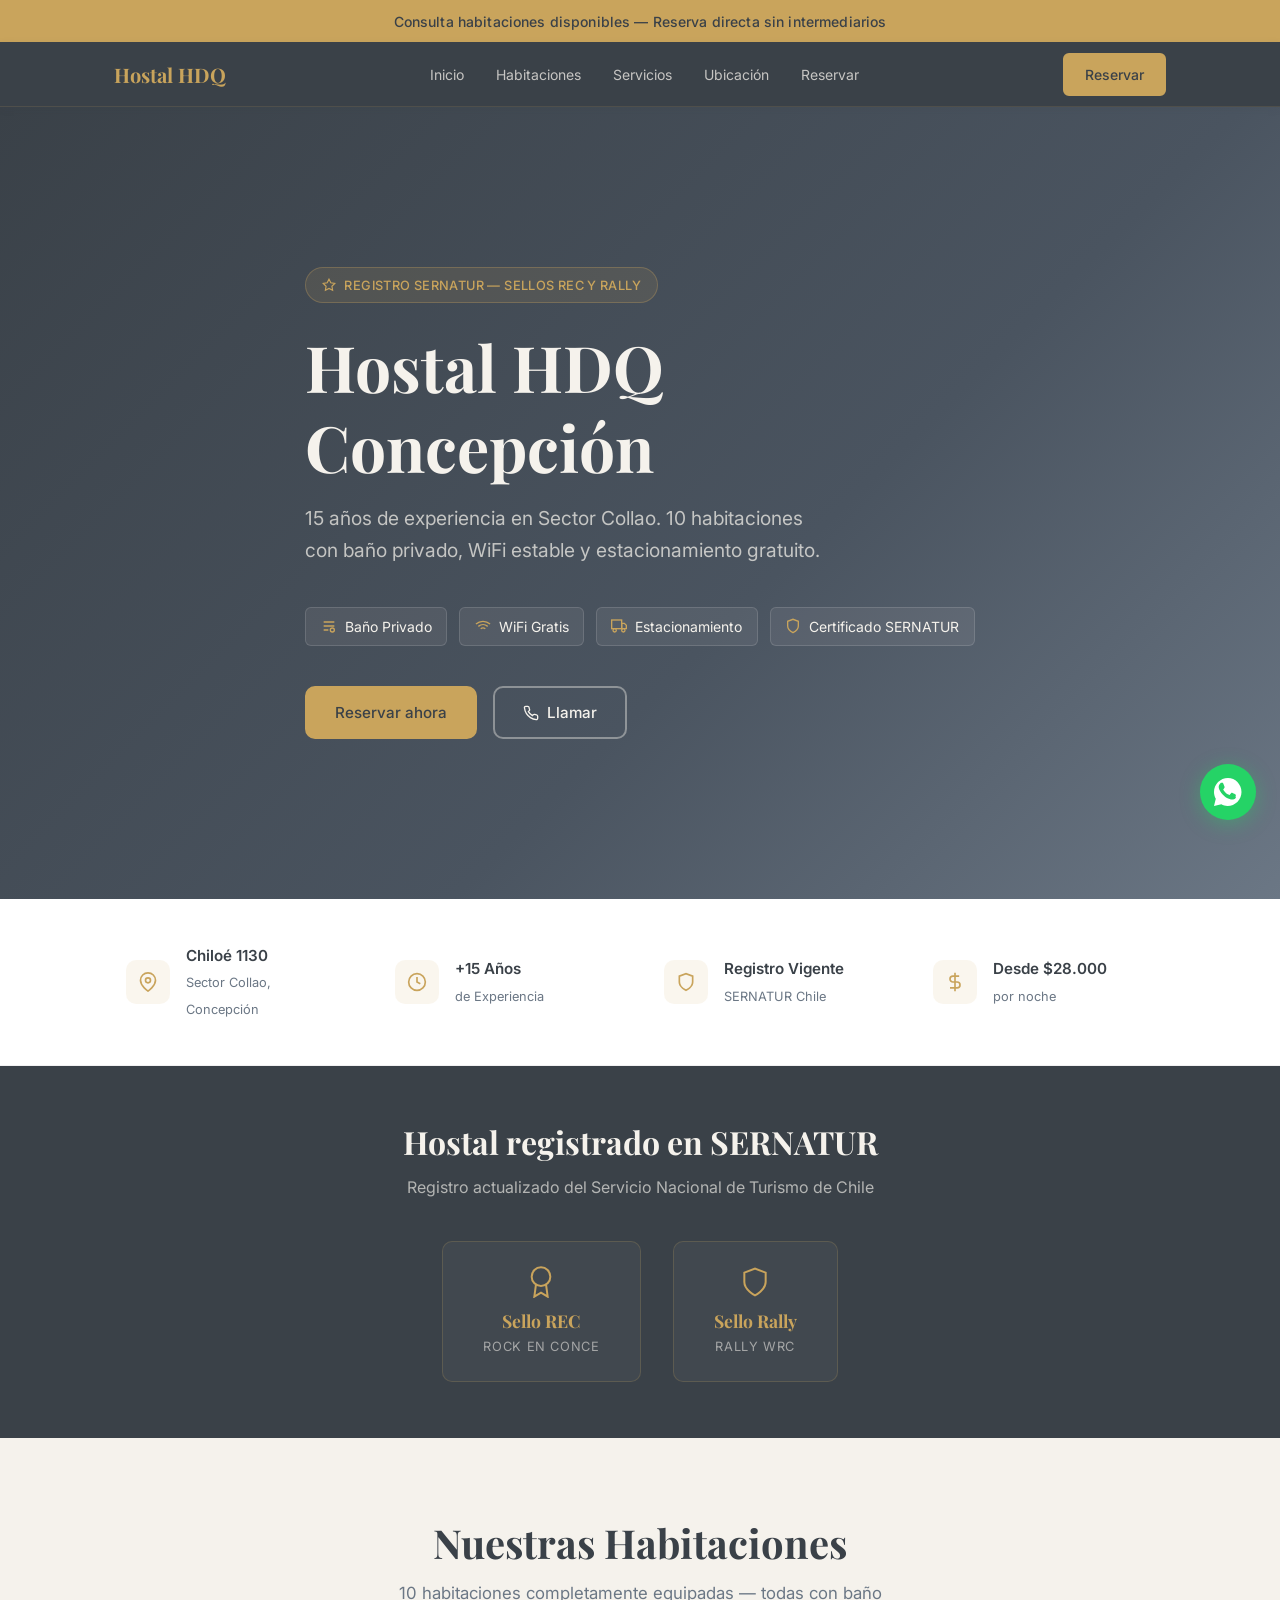
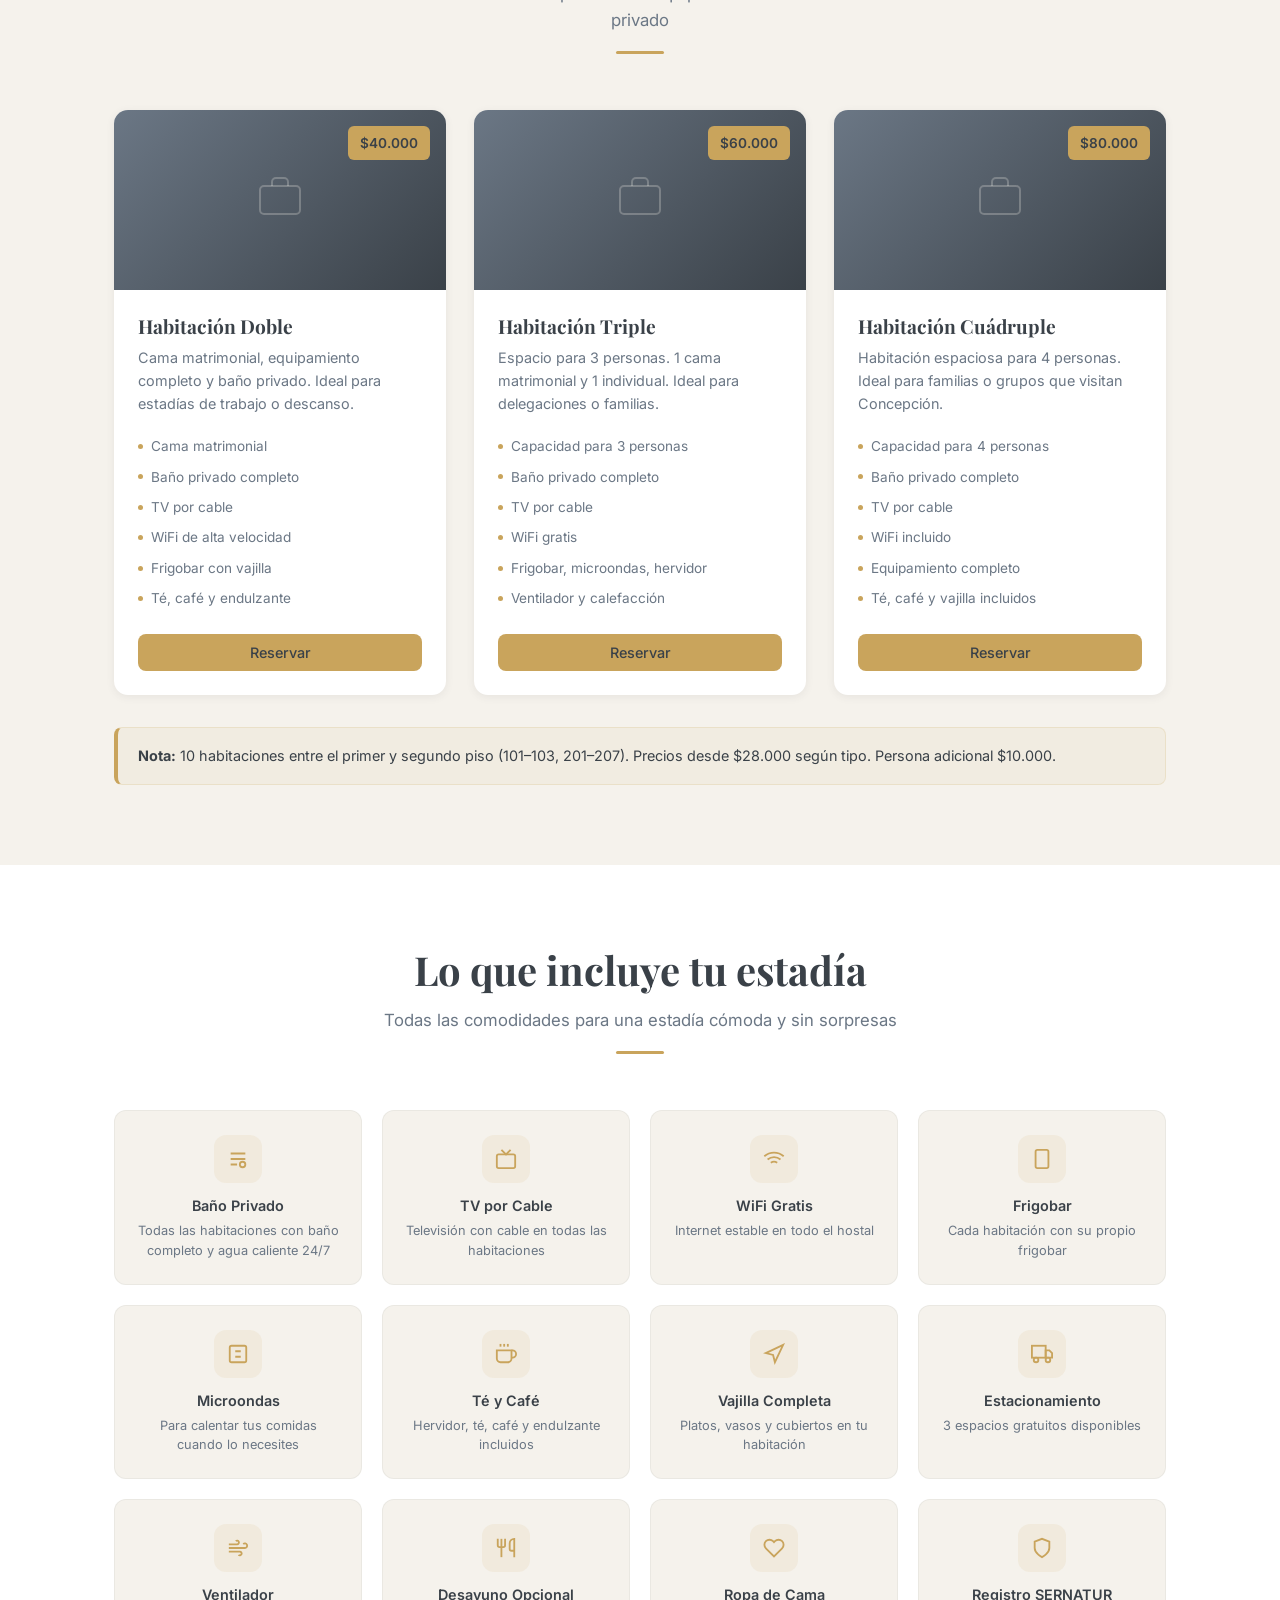
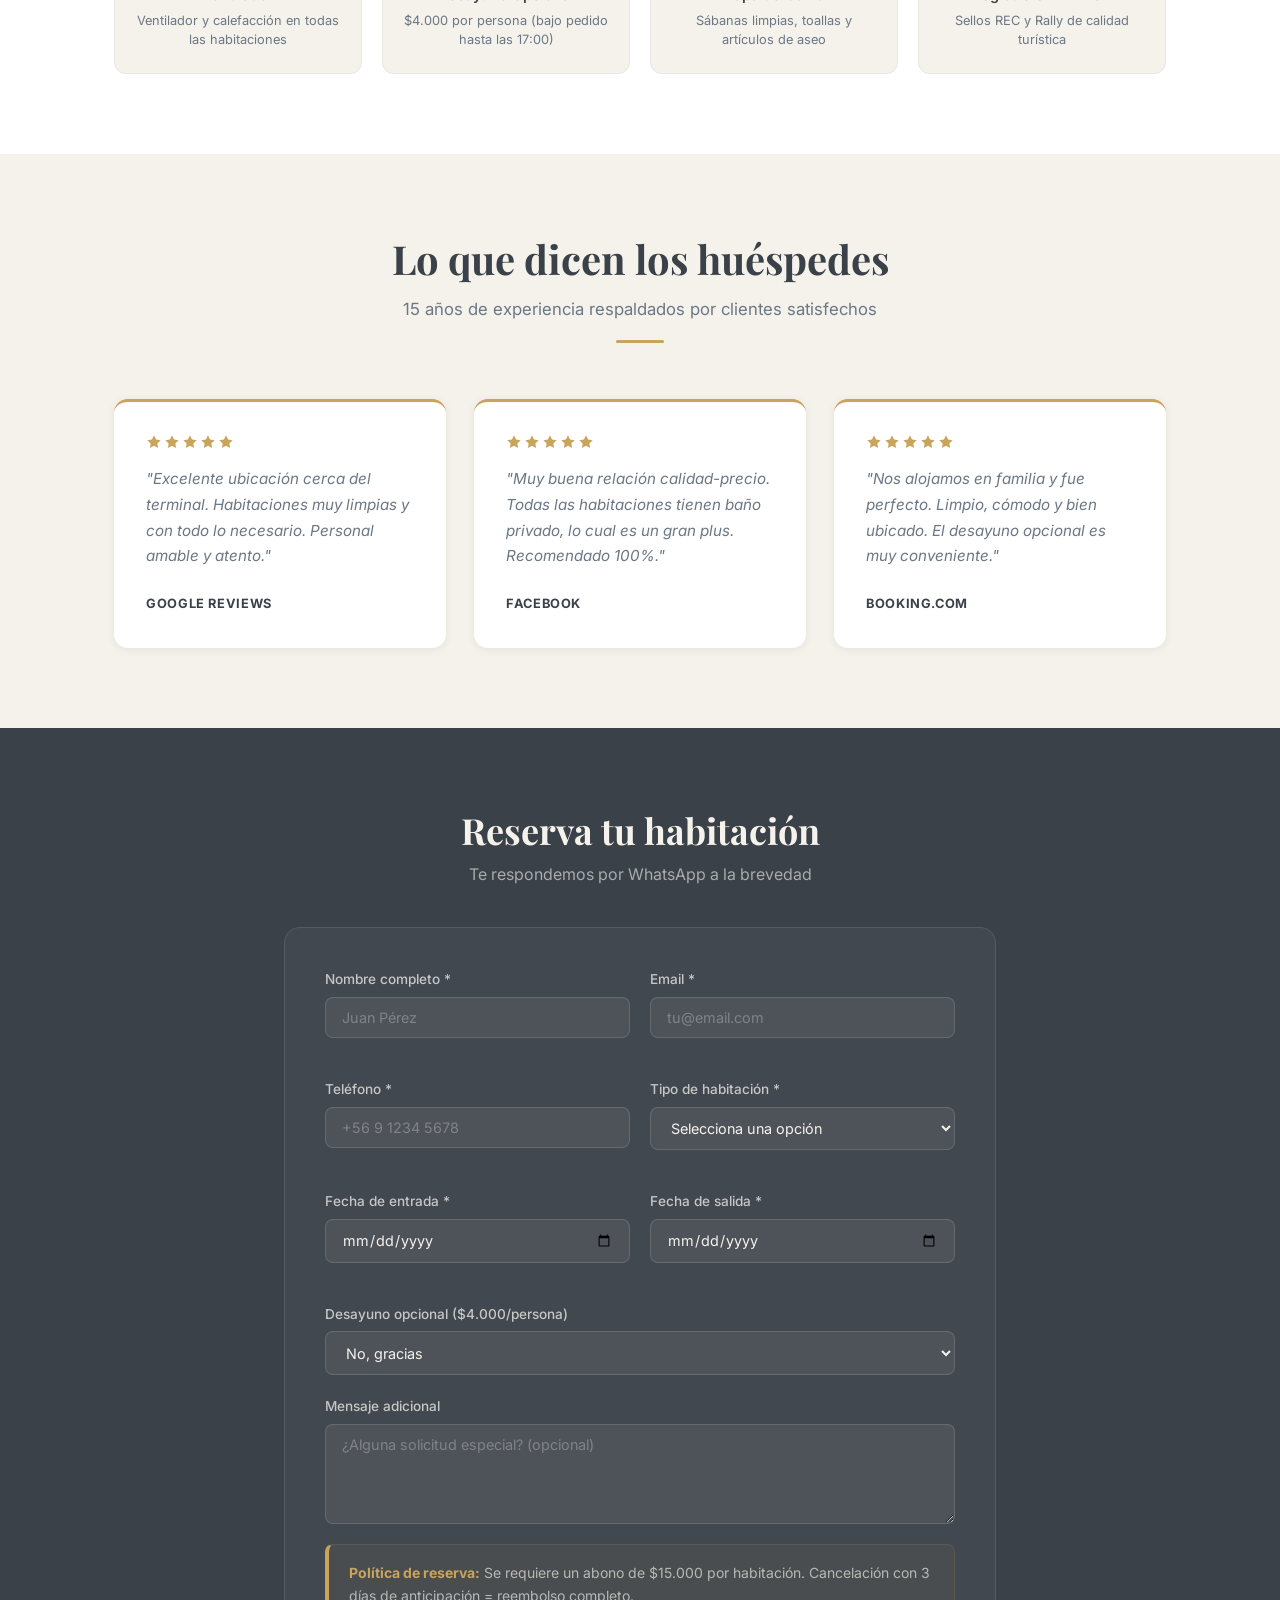
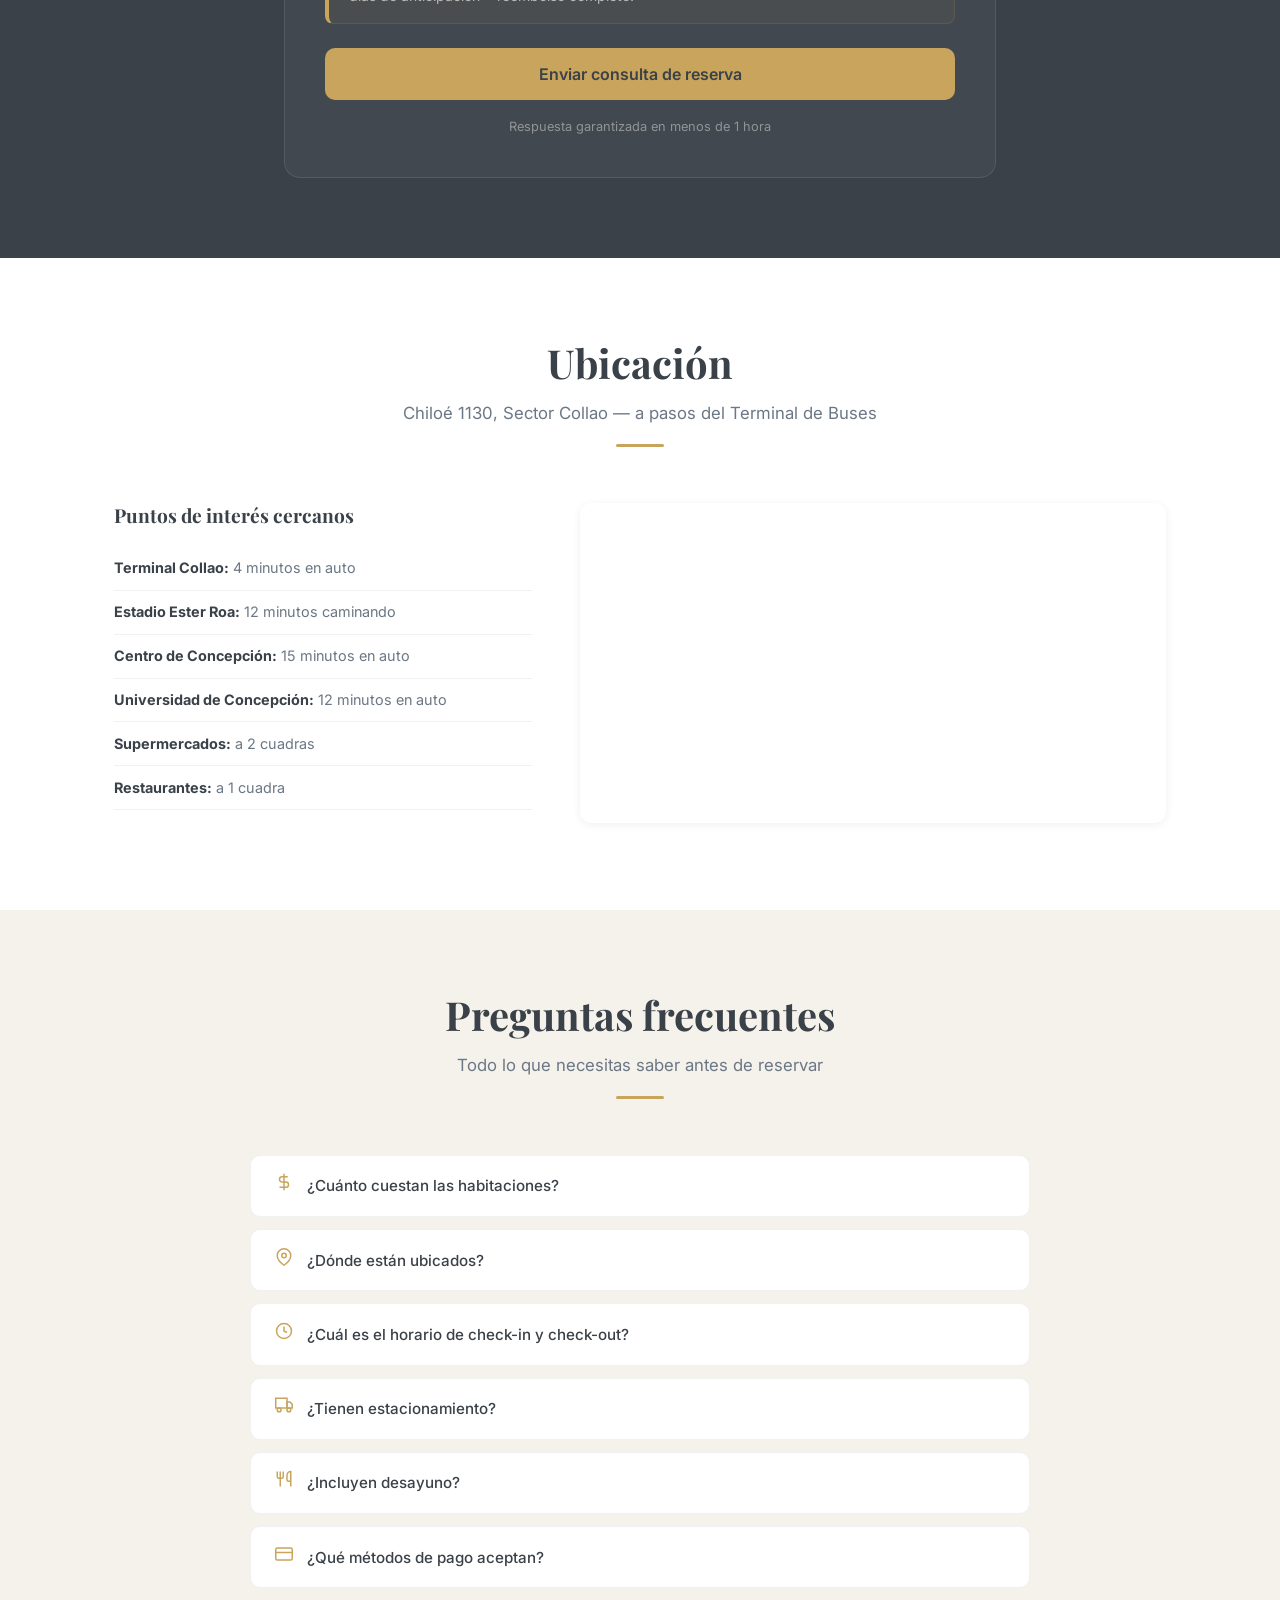
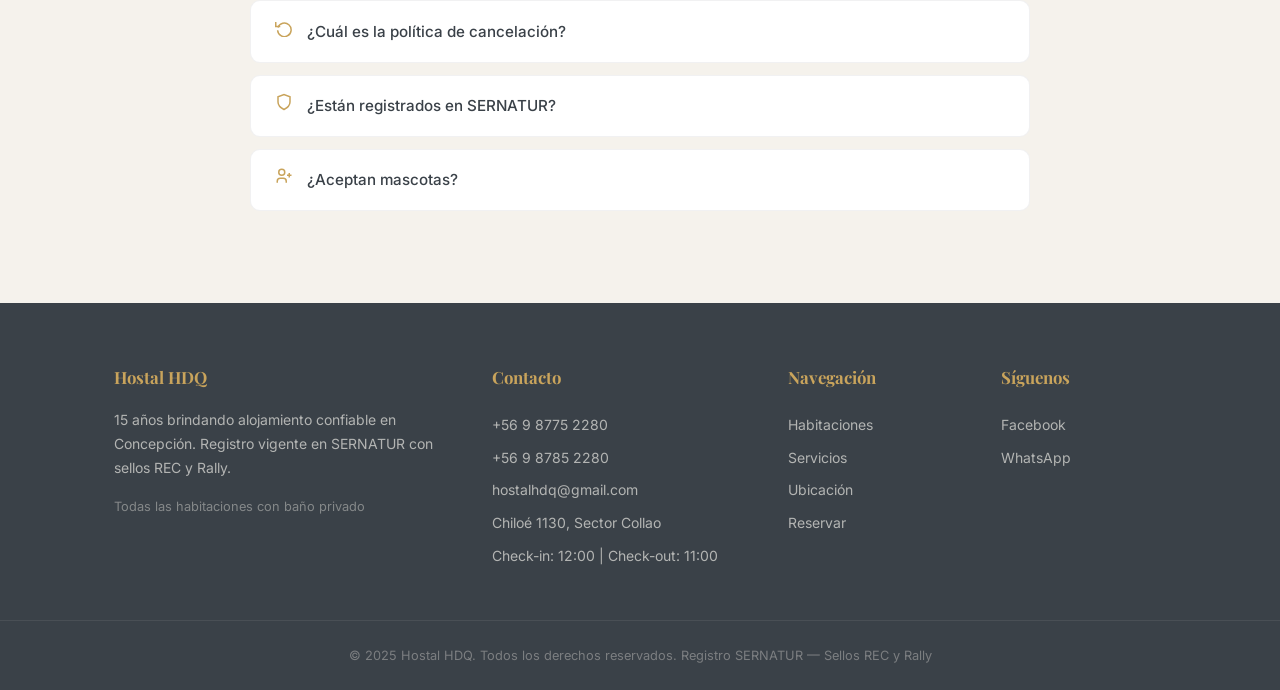
==== commit b67e1f1f: "Add landing page Habitación Doble + fotos temporales - Agrega /habitaciones/habitacion-doble/ con la" ====
--- a/index.html
+++ b/index.html
@@ -1,1044 +1,936 @@
 <!DOCTYPE html>
 <html lang="es-CL">
 <head>
-  <meta charset="UTF-8">
-  <meta name="viewport" content="width=device-width, initial-scale=1.0">
-  <meta http-equiv="X-UA-Compatible" content="IE=edge">
-
-  <title>Hostal HDQ Concepción | Alojamiento Sector Collao desde $28.000 | Baño Privado</title>
-
-  <meta name="description" content="Hostal HDQ en Sector Collao, Concepción. 10 habitaciones con baño privado desde $28.000. WiFi y estacionamiento gratis. Registro SERNATUR vigente. A 4 min del Terminal Collao.">
-
-  <link rel="canonical" href="https://hostalhdq.cl/">
-  <meta name="robots" content="index, follow, max-image-preview:large, max-snippet:-1, max-video-preview:-1">
-  <meta name="author" content="Hostal HDQ">
-
-  <!-- Geo SEO local -->
-  <meta name="geo.region"    content="CL-BI">
-  <meta name="geo.placename" content="Concepción, Biobío">
-  <meta name="geo.position"  content="-36.818380;-73.016258">
-  <meta name="ICBM"          content="-36.818380, -73.016258">
-
-  <!-- Open Graph -->
-  <meta property="og:type"        content="website">
-  <meta property="og:url"         content="https://hostalhdq.cl/">
-  <meta property="og:title"       content="Hostal HDQ Concepción | Alojamiento desde $28.000 con Baño Privado">
-  <meta property="og:description" content="10 habitaciones con baño privado en Sector Collao. WiFi y estacionamiento gratis. SERNATUR certificado. A 4 min del Terminal Collao.">
-  <meta property="og:image"       content="https://hostalhdq.cl/images/hostal-hdq-og.jpg">
-  <meta property="og:image:width"  content="1200">
-  <meta property="og:image:height" content="630">
-  <meta property="og:locale"      content="es_CL">
-  <meta property="og:site_name"   content="Hostal HDQ Concepción">
-
-  <!-- Twitter Card -->
-  <meta name="twitter:card"        content="summary_large_image">
-  <meta name="twitter:title"       content="Hostal HDQ Concepción | Desde $28.000">
-  <meta name="twitter:description" content="10 habitaciones con baño privado en Sector Collao. WiFi y estacionamiento gratis.">
-  <meta name="twitter:image"       content="https://hostalhdq.cl/images/hostal-hdq-og.jpg">
-
-  <!-- PWA / Theme -->
-  <meta name="theme-color" content="#3A4148">
-  <meta name="mobile-web-app-capable" content="yes">
-  <meta name="apple-mobile-web-app-capable" content="yes">
-  <meta name="apple-mobile-web-app-title" content="Hostal HDQ">
-
-  <!-- Favicons -->
-  <link rel="icon"            type="image/png" sizes="32x32" href="/favicon-32x32.png">
-  <link rel="icon"            type="image/png" sizes="16x16" href="/favicon-16x16.png">
-  <link rel="apple-touch-icon" sizes="180x180" href="/apple-touch-icon.png">
-  <link rel="manifest" href="/site.webmanifest">
-
-  <!-- Schema.org JSON-LD -->
-  <script type="application/ld+json">
-  {
-    "@context": "https://schema.org",
-    "@graph": [
-      {
-        "@type": "LodgingBusiness",
-        "@id": "https://hostalhdq.cl/#negocio",
-        "name": "Hostal HDQ",
-        "alternateName": "Hostal HDQ Concepción",
-        "description": "Hostal en Sector Collao, Concepción. 10 habitaciones con baño privado, WiFi y estacionamiento gratuitos. Registro SERNATUR vigente.",
-        "url": "https://hostalhdq.cl",
-        "logo": "https://hostalhdq.cl/images/logo-hostal-hdq.png",
-        "image": "https://hostalhdq.cl/images/hostal-hdq-fachada.jpg",
-        "telephone": "+56987752280",
-        "email": "hostalhdq@gmail.com",
-        "priceRange": "$28.000–$80.000 CLP",
-        "currenciesAccepted": "CLP",
-        "paymentAccepted": "Cash, Bank Transfer, Credit Card",
-        "checkinTime": "12:00",
-        "checkoutTime": "11:00",
-        "address": {
-          "@type": "PostalAddress",
-          "streetAddress": "Chiloé 1130",
-          "addressLocality": "Concepción",
-          "addressRegion": "Biobío",
-          "postalCode": "4030000",
-          "addressCountry": "CL"
-        },
-        "geo": {
-          "@type": "GeoCoordinates",
-          "latitude": -36.81838,
-          "longitude": -73.016258
-        },
-        "openingHoursSpecification": {
-          "@type": "OpeningHoursSpecification",
-          "dayOfWeek": ["Monday","Tuesday","Wednesday","Thursday","Friday","Saturday","Sunday"],
-          "opens": "00:00",
-          "closes": "23:59"
-        },
-        "aggregateRating": {
-          "@type": "AggregateRating",
-          "ratingValue": "4.6",
-          "reviewCount": "331",
-          "bestRating": "5"
-        },
-        "amenityFeature": [
-          {"@type": "LocationFeatureSpecification", "name": "WiFi gratuito",          "value": true},
-          {"@type": "LocationFeatureSpecification", "name": "Estacionamiento gratuito","value": true},
-          {"@type": "LocationFeatureSpecification", "name": "Baño privado",            "value": true},
-          {"@type": "LocationFeatureSpecification", "name": "TV por cable",            "value": true},
-          {"@type": "LocationFeatureSpecification", "name": "Frigobar",                "value": true},
-          {"@type": "LocationFeatureSpecification", "name": "Microondas",              "value": true},
-          {"@type": "LocationFeatureSpecification", "name": "Desayuno opcional",       "value": true}
-        ],
-        "sameAs": [
-          "https://www.facebook.com/HostalHDQ/",
-          "https://wa.me/56987752280"
-        ]
+    <meta charset="UTF-8">
+    <meta name="viewport" content="width=device-width, initial-scale=1.0">
+    <meta http-equiv="X-UA-Compatible" content="IE=edge">
+    <title>Hostal HDQ Concepción | Alojamiento Sector Collao desde $28.000 | Baño Privado</title>
+    <meta name="description" content="Hostal HDQ en Concepción — 15 años de experiencia. Habitaciones con baño privado desde $28.000. WiFi gratis, estacionamiento. Chiloé 1130, Sector Collao.">
+    <meta name="keywords" content="hostal concepción, alojamiento concepción, hostal collao, hospedaje concepción, hostal baño privado, alojamiento terminal collao">
+    <link rel="canonical" href="https://hostalhdq.cl/">
+    <meta name="author" content="Hostal HDQ">
+    <meta name="robots" content="index, follow, max-image-preview:large, max-snippet:-1, max-video-preview:-1">
+    <meta property="og:type" content="website">
+    <meta property="og:url" content="https://hostalhdq.cl/">
+    <meta property="og:title" content="Hostal HDQ Concepción | Alojamiento con Baño Privado desde $28.000">
+    <meta property="og:description" content="15 años de experiencia en Concepción. Habitaciones con baño privado, WiFi gratis y estacionamiento. Chiloé 1130, Sector Collao.">
+    <meta property="og:image" content="https://hostalhdq.cl/images/hostal-hdq-og-image.jpg">
+    <meta property="og:image:width" content="1200">
+    <meta property="og:image:height" content="630">
+    <meta property="og:locale" content="es_CL">
+    <meta property="og:site_name" content="Hostal HDQ Concepción">
+    <meta name="twitter:card" content="summary_large_image">
+    <meta name="twitter:title" content="Hostal HDQ Concepción | Alojamiento desde $28.000">
+    <meta name="twitter:description" content="15 años de experiencia. Habitaciones con baño privado, WiFi gratis y estacionamiento.">
+    <meta name="twitter:image" content="https://hostalhdq.cl/images/hostal-hdq-twitter-card.jpg">
+    <meta name="geo.region" content="CL-BI">
+    <meta name="geo.placename" content="Concepción">
+    <meta name="geo.position" content="-36.826944;-73.049722">
+    <meta name="ICBM" content="-36.826944, -73.049722">
+    <meta name="business:contact_data:street_address" content="Chiloé 1130">
+    <meta name="business:contact_data:locality" content="Concepción">
+    <meta name="business:contact_data:region" content="Biobío">
+    <meta name="business:contact_data:postal_code" content="4030000">
+    <meta name="business:contact_data:country_name" content="Chile">
+    <meta name="theme-color" content="#3A4148">
+    <meta name="mobile-web-app-capable" content="yes">
+    <meta name="apple-mobile-web-app-capable" content="yes">
+    <meta name="apple-mobile-web-app-status-bar-style" content="black-translucent">
+    <meta name="apple-mobile-web-app-title" content="Hostal HDQ">
+    <link rel="icon" type="image/png" sizes="32x32" href="/favicon-32x32.png">
+    <link rel="icon" type="image/png" sizes="16x16" href="/favicon-16x16.png">
+    <link rel="apple-touch-icon" sizes="180x180" href="/apple-touch-icon.png">
+    <link rel="manifest" href="/site.webmanifest">
+    <link rel="preconnect" href="https://fonts.googleapis.com">
+    <link rel="preconnect" href="https://fonts.gstatic.com" crossorigin>
+    <link href="https://fonts.googleapis.com/css2?family=Playfair+Display:wght@400;500;600;700&family=Inter:wght@300;400;500;600&display=swap" rel="stylesheet">
+    <link rel="dns-prefetch" href="https://www.google-analytics.com">
+
+    <script type="application/ld+json">
+    {
+      "@context": "https://schema.org",
+      "@type": "LodgingBusiness",
+      "@id": "https://hostalhdq.cl/#organization",
+      "name": "Hostal HDQ",
+      "description": "Hostal en Concepción con 15 años de experiencia. Habitaciones con baño privado, WiFi gratis y estacionamiento.",
+      "url": "https://hostalhdq.cl",
+      "telephone": "+56987752280",
+      "email": "hostalhdq@gmail.com",
+      "priceRange": "$28.000 - $80.000 CLP",
+      "address": {
+        "@type": "PostalAddress",
+        "streetAddress": "Chiloé 1130",
+        "addressLocality": "Concepción",
+        "addressRegion": "Biobío",
+        "postalCode": "4030000",
+        "addressCountry": "CL"
       },
-      {
-        "@type": "FAQPage",
-        "mainEntity": [
-          {
-            "@type": "Question",
-            "name": "¿Cuánto cuestan las habitaciones del Hostal HDQ en Concepción?",
-            "acceptedAnswer": {
-              "@type": "Answer",
-              "text": "Individual Básica $28.000 · Individual Baño Privado $35.000 · Doble $40.000 · Triple $60.000 · Cuádruple $80.000. Persona adicional $10.000. Desayuno opcional $4.000 por persona."
-            }
-          },
-          {
-            "@type": "Question",
-            "name": "¿Dónde está ubicado el Hostal HDQ en Concepción?",
-            "acceptedAnswer": {
-              "@type": "Answer",
-              "text": "Chiloé 1130, Sector Collao, Concepción. A 4 minutos del Terminal de Buses Collao y 10 minutos del centro de Concepción."
-            }
-          },
-          {
-            "@type": "Question",
-            "name": "¿El Hostal HDQ tiene estacionamiento gratuito?",
-            "acceptedAnswer": {
-              "@type": "Answer",
-              "text": "Sí, estacionamiento gratuito con 3 espacios disponibles. Sujeto a disponibilidad; se recomienda mencionarlo al reservar."
-            }
-          },
-          {
-            "@type": "Question",
-            "name": "¿El desayuno está incluido en Hostal HDQ?",
-            "acceptedAnswer": {
-              "@type": "Answer",
-              "text": "No. El desayuno es opcional con un costo de $4.000 por persona. Se solicita hasta las 17:00 horas del día anterior."
-            }
-          },
-          {
-            "@type": "Question",
-            "name": "¿Cuál es el horario de check-in y check-out en Hostal HDQ?",
-            "acceptedAnswer": {
-              "@type": "Answer",
-              "text": "Check-in desde las 12:00 del mediodía. Check-out hasta las 11:00 AM. Para horarios especiales, contactar con anticipación."
-            }
-          }
-        ]
-      }
-    ]
-  }
-  </script>
-
-  <!-- Google Analytics 4 -->
-  <script async src="https://www.googletagmanager.com/gtag/js?id=G-PT4Q7EHB91"></script>
-  <script>
-    window.dataLayer = window.dataLayer || [];
-    function gtag(){dataLayer.push(arguments);}
-    gtag('js', new Date());
-    gtag('config', 'G-PT4Q7EHB91');
-  </script>
-
-  <!-- Fuentes de marca -->
-  <link rel="preconnect" href="https://fonts.googleapis.com">
-  <link rel="preconnect" href="https://fonts.gstatic.com" crossorigin>
-  <link href="https://fonts.googleapis.com/css2?family=Playfair+Display:wght@400;700&family=Inter:wght@400;500;600&display=swap" rel="stylesheet">
-
-  <link rel="stylesheet" href="/css/styles.css">
-
-  <!-- Las reseñas de Google se cargan desde reviews.json, actualizado diariamente por GitHub Actions -->
+      "geo": { "@type": "GeoCoordinates", "latitude": "-36.826944", "longitude": "-73.049722" },
+      "openingHoursSpecification": {
+        "@type": "OpeningHoursSpecification",
+        "dayOfWeek": ["Monday","Tuesday","Wednesday","Thursday","Friday","Saturday","Sunday"],
+        "opens": "00:00", "closes": "23:59"
+      },
+      "amenityFeature": [
+        {"@type": "LocationFeatureSpecification", "name": "WiFi gratuito"},
+        {"@type": "LocationFeatureSpecification", "name": "Estacionamiento gratuito"},
+        {"@type": "LocationFeatureSpecification", "name": "Baño privado"},
+        {"@type": "LocationFeatureSpecification", "name": "TV por cable"},
+        {"@type": "LocationFeatureSpecification", "name": "Desayuno opcional"}
+      ],
+      "sameAs": ["https://www.facebook.com/HostalHDQ/", "https://wa.me/56987752280"]
+    }
+    </script>
+
+    <script async src="https://www.googletagmanager.com/gtag/js?id=G-PT4Q7EHB91"></script>
+    <script>
+      window.dataLayer = window.dataLayer || [];
+      function gtag(){dataLayer.push(arguments);}
+      gtag('js', new Date());
+      gtag('config', 'G-PT4Q7EHB91');
+    </script>
+
+    <style>
+      *, *::before, *::after { box-sizing: border-box; margin: 0; padding: 0; }
+
+      :root {
+        --carbon:    #3A4148;
+        --slate:     #6B7785;
+        --champagne: #C9A45C;
+        --wood:      #5C4033;
+        --bone:      #F5F2EC;
+        --shadow-sm: 0 2px 8px rgba(58,65,72,0.08);
+        --shadow-md: 0 6px 24px rgba(58,65,72,0.12);
+        --shadow-lg: 0 16px 48px rgba(58,65,72,0.16);
+        --radius: 10px;
+        --t: 200ms ease;
+      }
+
+      html { scroll-behavior: smooth; overflow-x: hidden; }
+
+      body {
+        font-family: 'Inter', sans-serif;
+        font-size: 16px;
+        line-height: 1.65;
+        color: var(--carbon);
+        background: var(--bone);
+        overflow-x: hidden;
+      }
+
+      h1, h2, h3, h4 { font-family: 'Playfair Display', serif; line-height: 1.25; color: var(--carbon); }
+      a { color: inherit; text-decoration: none; }
+      img { display: block; max-width: 100%; }
+      ul { list-style: none; }
+
+      .container { max-width: 1100px; margin: 0 auto; padding: 0 1.5rem; }
+      section { padding: 5rem 0; }
+
+      .section-header { text-align: center; margin-bottom: 3.5rem; }
+      .section-header h2 { font-size: clamp(1.75rem, 4vw, 2.5rem); margin-bottom: 0.75rem; }
+      .section-header p { color: var(--slate); font-size: 1.05rem; max-width: 520px; margin: 0 auto; }
+      .accent-line { width: 48px; height: 3px; background: var(--champagne); margin: 1rem auto 0; border-radius: 2px; }
+
+      /* Buttons */
+      .btn {
+        display: inline-flex; align-items: center; gap: 0.5rem;
+        padding: 0.75rem 1.75rem; border-radius: var(--radius);
+        font-family: 'Inter', sans-serif; font-size: 0.95rem; font-weight: 500;
+        cursor: pointer; border: 2px solid transparent; transition: all var(--t); white-space: nowrap;
+      }
+      .btn-primary { background: var(--champagne); color: var(--carbon); border-color: var(--champagne); }
+      .btn-primary:hover { background: #b8913e; border-color: #b8913e; transform: translateY(-1px); box-shadow: var(--shadow-md); }
+      .btn-secondary { background: transparent; color: var(--bone); border-color: rgba(245,242,236,0.4); }
+      .btn-secondary:hover { background: rgba(245,242,236,0.1); border-color: var(--bone); }
+
+      /* Urgencia */
+      .urgencia-banner {
+        background: var(--champagne); color: var(--carbon);
+        text-align: center; padding: 0.6rem 1rem;
+        font-size: 0.875rem; font-weight: 500; letter-spacing: 0.01em;
+      }
+
+      /* Nav */
+      header {
+        position: sticky; top: 0; z-index: 50;
+        background: var(--carbon);
+        border-bottom: 1px solid rgba(201,164,92,0.15);
+        box-shadow: var(--shadow-sm);
+      }
+      nav {
+        max-width: 1100px; margin: 0 auto; padding: 0 1.5rem;
+        display: flex; align-items: center; justify-content: space-between; height: 64px;
+      }
+      .nav-logo { font-family: 'Playfair Display', serif; font-size: 1.25rem; font-weight: 700; color: var(--champagne); }
+      .nav-links { display: flex; gap: 2rem; }
+      .nav-links a { color: rgba(245,242,236,0.75); font-size: 0.875rem; transition: color var(--t); }
+      .nav-links a:hover { color: var(--champagne); }
+      .nav-cta { padding: 0.5rem 1.25rem !important; font-size: 0.875rem !important; border-radius: 6px !important; }
+
+      /* Hero */
+      .hero {
+        background: linear-gradient(135deg, var(--carbon) 0%, #4a5460 60%, var(--slate) 100%);
+        min-height: 88vh; display: flex; align-items: center;
+        position: relative; overflow: hidden;
+      }
+      .hero::before {
+        content: ''; position: absolute; inset: 0;
+        background: url('/images/hostal-hdq-fachada.jpg') center/cover no-repeat;
+        opacity: 0.15;
+      }
+      .hero-content { position: relative; z-index: 1; max-width: 1100px; margin: 0 auto; padding: 4rem 1.5rem; }
+      .sello-badge {
+        display: inline-flex; align-items: center; gap: 0.5rem;
+        background: rgba(201,164,92,0.12); border: 1px solid rgba(201,164,92,0.3);
+        color: var(--champagne); padding: 0.4rem 1rem; border-radius: 100px;
+        font-size: 0.8rem; font-weight: 500; letter-spacing: 0.03em;
+        text-transform: uppercase; margin-bottom: 1.5rem;
+      }
+      .hero h1 { font-size: clamp(2.25rem, 6vw, 4rem); color: var(--bone); margin-bottom: 1rem; max-width: 700px; }
+      .hero-subtitle { color: rgba(245,242,236,0.72); font-size: clamp(1rem, 2vw, 1.2rem); max-width: 520px; margin-bottom: 2.5rem; }
+      .hero-features { display: flex; flex-wrap: wrap; gap: 0.75rem; margin-bottom: 2.5rem; }
+      .hero-feature {
+        display: flex; align-items: center; gap: 0.5rem;
+        background: rgba(245,242,236,0.07); border: 1px solid rgba(245,242,236,0.14);
+        color: var(--bone); padding: 0.45rem 0.9rem; border-radius: 6px;
+        font-size: 0.875rem;
+      }
+      .hero-feature svg { color: var(--champagne); flex-shrink: 0; }
+      .hero-cta { display: flex; gap: 1rem; flex-wrap: wrap; }
+
+      /* Trust */
+      .trust-section { background: #fff; padding: 2rem 0; border-bottom: 1px solid rgba(58,65,72,0.07); }
+      .trust-badges { max-width: 1100px; margin: 0 auto; padding: 0 1.5rem; display: grid; grid-template-columns: repeat(4, 1fr); gap: 1.5rem; }
+      .badge { display: flex; align-items: center; gap: 1rem; padding: 0.75rem; }
+      .badge-icon { width: 44px; height: 44px; background: rgba(201,164,92,0.1); border-radius: 10px; display: flex; align-items: center; justify-content: center; flex-shrink: 0; color: var(--champagne); }
+      .badge strong { display: block; font-size: 0.95rem; font-weight: 600; }
+      .badge small { font-size: 0.8rem; color: var(--slate); }
+
+      /* Certificación */
+      .certificacion-section { background: var(--carbon); padding: 3.5rem 0; }
+      .certificacion-content { max-width: 1100px; margin: 0 auto; padding: 0 1.5rem; text-align: center; }
+      .certificacion-content h2 { color: var(--bone); font-size: clamp(1.5rem, 3vw, 2rem); margin-bottom: 0.75rem; }
+      .certificacion-content > p { color: rgba(245,242,236,0.65); margin-bottom: 2.5rem; }
+      .sellos-container { display: flex; justify-content: center; gap: 2rem; flex-wrap: wrap; }
+      .sello {
+        background: rgba(245,242,236,0.04); border: 1px solid rgba(201,164,92,0.2);
+        border-radius: var(--radius); padding: 1.5rem 2.5rem; min-width: 160px;
+        cursor: default; transition: all var(--t);
+      }
+      .sello:hover { background: rgba(201,164,92,0.07); border-color: rgba(201,164,92,0.35); }
+      .sello-icon { color: var(--champagne); margin-bottom: 0.75rem; display: flex; justify-content: center; }
+      .sello h3 { color: var(--champagne); font-size: 1.1rem; margin-bottom: 0.25rem; }
+      .sello p { color: rgba(245,242,236,0.55); font-size: 0.8rem; text-transform: uppercase; letter-spacing: 0.05em; }
+
+      /* Habitaciones */
+      #habitaciones { background: var(--bone); }
+      .habitaciones-grid { display: grid; grid-template-columns: repeat(3, 1fr); gap: 1.75rem; }
+      .habitacion-card { background: #fff; border-radius: 14px; overflow: hidden; box-shadow: var(--shadow-sm); transition: all var(--t); cursor: default; }
+      .habitacion-card:hover { transform: translateY(-4px); box-shadow: var(--shadow-lg); }
+      .habitacion-img { height: 180px; background: linear-gradient(135deg, var(--slate), var(--carbon)); display: flex; align-items: center; justify-content: center; position: relative; overflow: hidden; }
+      .habitacion-img img { width: 100%; height: 100%; object-fit: cover; position: absolute; inset: 0; }
+      .habitacion-img-placeholder { color: rgba(245,242,236,0.25); }
+      .precio-badge { position: absolute; top: 1rem; right: 1rem; background: var(--champagne); color: var(--carbon); font-family: 'Inter', sans-serif; font-size: 0.85rem; font-weight: 600; padding: 0.35rem 0.75rem; border-radius: 6px; }
+      .habitacion-info { padding: 1.5rem; }
+      .habitacion-info h3 { font-size: 1.2rem; margin-bottom: 0.5rem; }
+      .habitacion-info > p { color: var(--slate); font-size: 0.9rem; margin-bottom: 1rem; line-height: 1.6; }
+      .habitacion-features { margin-bottom: 1.25rem; }
+      .habitacion-features li { font-size: 0.85rem; color: var(--slate); padding: 0.25rem 0; display: flex; align-items: center; gap: 0.5rem; }
+      .habitacion-features li::before { content: ''; width: 5px; height: 5px; background: var(--champagne); border-radius: 50%; flex-shrink: 0; }
+      .btn-reservar { width: 100%; padding: 0.65rem; background: var(--champagne); color: var(--carbon); border: none; border-radius: 8px; font-family: 'Inter', sans-serif; font-size: 0.9rem; font-weight: 500; cursor: pointer; transition: all var(--t); }
+      .btn-reservar:hover { background: #b8913e; transform: translateY(-1px); }
+      .info-box { background: rgba(201,164,92,0.07); border: 1px solid rgba(201,164,92,0.18); border-left: 4px solid var(--champagne); border-radius: 8px; padding: 1rem 1.25rem; font-size: 0.9rem; margin-top: 2rem; }
+
+      /* Servicios */
+      #servicios { background: #fff; }
+      .servicios-grid { display: grid; grid-template-columns: repeat(4, 1fr); gap: 1.25rem; }
+      .servicio-card { background: var(--bone); border-radius: 12px; padding: 1.5rem 1.25rem; text-align: center; border: 1px solid rgba(58,65,72,0.06); transition: all var(--t); cursor: default; }
+      .servicio-card:hover { transform: translateY(-3px); box-shadow: var(--shadow-md); border-color: rgba(201,164,92,0.2); }
+      .servicio-icon { width: 48px; height: 48px; background: rgba(201,164,92,0.1); border-radius: 12px; display: flex; align-items: center; justify-content: center; margin: 0 auto 0.875rem; color: var(--champagne); }
+      .servicio-card h3 { font-family: 'Inter', sans-serif; font-size: 0.9rem; font-weight: 600; margin-bottom: 0.4rem; }
+      .servicio-card p { font-size: 0.8rem; color: var(--slate); line-height: 1.5; }
+
+      /* Testimonios */
+      .testimonios-section { background: var(--bone); }
+      .testimonios-grid { display: grid; grid-template-columns: repeat(3, 1fr); gap: 1.75rem; }
+      .testimonio { background: #fff; border-radius: 14px; padding: 2rem; box-shadow: var(--shadow-sm); border-top: 3px solid var(--champagne); }
+      .estrellas { color: var(--champagne); font-size: 0.9rem; margin-bottom: 1rem; display: flex; gap: 2px; }
+      .testimonio p { font-size: 0.95rem; color: var(--slate); line-height: 1.7; font-style: italic; margin-bottom: 1.25rem; }
+      .testimonio strong { font-size: 0.8rem; color: var(--carbon); font-style: normal; text-transform: uppercase; letter-spacing: 0.05em; }
+
+      /* Reserva */
+      .reserva-section { background: var(--carbon); padding: 5rem 0; }
+      .form-container { max-width: 760px; margin: 0 auto; padding: 0 1.5rem; }
+      .form-header { text-align: center; margin-bottom: 2.5rem; }
+      .form-header h2 { color: var(--bone); font-size: clamp(1.75rem, 4vw, 2.25rem); margin-bottom: 0.5rem; }
+      .form-header p { color: rgba(245,242,236,0.6); }
+      .form-reserva { background: rgba(245,242,236,0.04); border: 1px solid rgba(245,242,236,0.1); border-radius: 16px; padding: 2.5rem; }
+      .form-row { display: grid; grid-template-columns: 1fr 1fr; gap: 1.25rem; margin-bottom: 1.25rem; }
+      .form-group { display: flex; flex-direction: column; gap: 0.4rem; margin-bottom: 1.25rem; }
+      .form-group label { font-size: 0.85rem; font-weight: 500; color: rgba(245,242,236,0.75); }
+      .form-group input, .form-group select, .form-group textarea { background: rgba(245,242,236,0.07); border: 1px solid rgba(245,242,236,0.14); border-radius: 8px; padding: 0.7rem 1rem; font-family: 'Inter', sans-serif; font-size: 0.9rem; color: var(--bone); transition: border-color var(--t); outline: none; }
+      .form-group select option { background: var(--carbon); color: var(--bone); }
+      .form-group input:focus, .form-group select:focus, .form-group textarea:focus { border-color: var(--champagne); box-shadow: 0 0 0 3px rgba(201,164,92,0.14); }
+      .form-group input::placeholder, .form-group textarea::placeholder { color: rgba(245,242,236,0.3); }
+      .form-group textarea { resize: vertical; min-height: 100px; }
+      .info-box-dark { background: rgba(201,164,92,0.06); border: 1px solid rgba(201,164,92,0.14); border-left: 4px solid var(--champagne); border-radius: 8px; padding: 1rem 1.25rem; font-size: 0.875rem; color: rgba(245,242,236,0.65); margin-bottom: 1.5rem; }
+      .info-box-dark strong { color: var(--champagne); }
+      .btn-enviar { width: 100%; padding: 1rem; background: var(--champagne); color: var(--carbon); border: none; border-radius: 10px; font-family: 'Inter', sans-serif; font-size: 1rem; font-weight: 600; cursor: pointer; transition: all var(--t); }
+      .btn-enviar:hover { background: #b8913e; transform: translateY(-1px); box-shadow: var(--shadow-md); }
+      .form-note { text-align: center; font-size: 0.8rem; color: rgba(245,242,236,0.45); margin-top: 1rem; }
+
+      /* Ubicación */
+      #ubicacion { background: #fff; }
+      .ubicacion-content { display: grid; grid-template-columns: 1fr 1.4fr; gap: 3rem; align-items: start; }
+      .ubicacion-info h3 { font-size: 1.2rem; margin-bottom: 1.25rem; }
+      .ubicacion-info li { padding: 0.6rem 0; border-bottom: 1px solid rgba(58,65,72,0.07); font-size: 0.9rem; color: var(--slate); }
+      .ubicacion-info li strong { color: var(--carbon); }
+      .mapa iframe { width: 100%; height: 320px; border-radius: 12px; border: 0; box-shadow: var(--shadow-sm); }
+
+      /* FAQ */
+      .faq-section { background: var(--bone); }
+      .faq-container { max-width: 780px; margin: 0 auto; }
+      .faq-item { background: #fff; border-radius: 10px; margin-bottom: 0.75rem; overflow: hidden; border: 1px solid rgba(58,65,72,0.07); transition: box-shadow var(--t); }
+      .faq-item:hover { box-shadow: var(--shadow-sm); }
+      .faq-pregunta { padding: 1.1rem 1.5rem; font-weight: 500; font-size: 0.95rem; cursor: pointer; display: flex; align-items: center; gap: 0.875rem; user-select: none; transition: background var(--t); }
+      .faq-pregunta:hover { background: rgba(201,164,92,0.04); }
+      .faq-icon { color: var(--champagne); flex-shrink: 0; }
+      .faq-respuesta { display: none; padding: 0 1.5rem 1.25rem 3.5rem; font-size: 0.9rem; color: var(--slate); line-height: 1.7; }
+      .faq-respuesta.open { display: block; }
+      .faq-respuesta p { margin-bottom: 0.5rem; }
+      .faq-respuesta ul { margin: 0.5rem 0; padding-left: 1rem; }
+      .faq-respuesta ul li { list-style: disc; margin-bottom: 0.25rem; }
+      .tabla-precios { width: 100%; border-collapse: collapse; margin: 0.75rem 0; font-size: 0.875rem; }
+      .tabla-precios th { background: rgba(201,164,92,0.1); color: var(--carbon); font-weight: 600; padding: 0.5rem 0.75rem; text-align: left; }
+      .tabla-precios td { padding: 0.5rem 0.75rem; border-bottom: 1px solid rgba(58,65,72,0.06); color: var(--slate); }
+
+      /* Footer */
+      footer { background: var(--carbon); color: rgba(245,242,236,0.65); padding: 4rem 0 0; }
+      .footer-content { max-width: 1100px; margin: 0 auto; padding: 0 1.5rem; display: grid; grid-template-columns: 2fr 1.5fr 1fr 1fr; gap: 3rem; margin-bottom: 3rem; }
+      .footer-section h3 { color: var(--champagne); font-family: 'Playfair Display', serif; font-size: 1.05rem; margin-bottom: 1.25rem; }
+      .footer-section p { font-size: 0.875rem; line-height: 1.7; }
+      .footer-section ul li { font-size: 0.875rem; padding: 0.3rem 0; }
+      .footer-section ul a:hover { color: var(--champagne); transition: color var(--t); }
+      .footer-bottom { border-top: 1px solid rgba(245,242,236,0.08); padding: 1.5rem; text-align: center; font-size: 0.8rem; color: rgba(245,242,236,0.35); }
+
+      /* WhatsApp */
+      .whatsapp-float { position: fixed; bottom: 5rem; right: 1.5rem; width: 56px; height: 56px; background: #25D366; border-radius: 50%; display: flex; align-items: center; justify-content: center; box-shadow: 0 4px 20px rgba(37,211,102,0.4); z-index: 40; cursor: pointer; transition: all var(--t); }
+      .whatsapp-float:hover { transform: scale(1.08); box-shadow: 0 6px 28px rgba(37,211,102,0.5); }
+      .whatsapp-float svg { width: 28px; height: 28px; }
+
+      /* Mobile CTA */
+      .mobile-cta { display: none; position: fixed; bottom: 0; left: 0; right: 0; z-index: 40; background: var(--carbon); border-top: 1px solid rgba(245,242,236,0.1); padding: 0.75rem 1rem; gap: 0.75rem; }
+      .btn-llamar-mobile, .btn-whatsapp-mobile { flex: 1; padding: 0.75rem; border-radius: 8px; font-family: 'Inter', sans-serif; font-size: 0.9rem; font-weight: 500; text-align: center; cursor: pointer; transition: all var(--t); }
+      .btn-llamar-mobile { background: rgba(245,242,236,0.1); color: var(--bone); border: 1px solid rgba(245,242,236,0.2); }
+      .btn-whatsapp-mobile { background: #25D366; color: #fff; border: none; }
+      .btn-whatsapp-mobile:hover { background: #1da651; }
+
+      /* Animations */
+      .animate-on-scroll { opacity: 0; transform: translateY(20px); transition: opacity 0.55s ease, transform 0.55s ease; }
+      .animate-on-scroll.visible { opacity: 1; transform: translateY(0); }
+
+      @media (prefers-reduced-motion: reduce) {
+        .animate-on-scroll { opacity: 1; transform: none; transition: none; }
+        * { animation-duration: 0.01ms !important; transition-duration: 0.01ms !important; }
+      }
+
+      /* Responsive */
+      @media (max-width: 1024px) {
+        .servicios-grid { grid-template-columns: repeat(3, 1fr); }
+        .footer-content { grid-template-columns: 1fr 1fr; gap: 2rem; }
+      }
+      @media (max-width: 768px) {
+        section { padding: 3.5rem 0; }
+        .nav-links, .nav-cta { display: none; }
+        .trust-badges { grid-template-columns: repeat(2, 1fr); }
+        .habitaciones-grid, .testimonios-grid { grid-template-columns: 1fr; }
+        .servicios-grid { grid-template-columns: repeat(2, 1fr); }
+        .form-row { grid-template-columns: 1fr; }
+        .form-reserva { padding: 1.5rem; }
+        .ubicacion-content { grid-template-columns: 1fr; }
+        .footer-content { grid-template-columns: 1fr; gap: 2rem; }
+        .mobile-cta { display: flex; }
+        .whatsapp-float { bottom: 5.5rem; }
+        body { padding-bottom: 70px; }
+      }
+      @media (max-width: 480px) {
+        .trust-badges { grid-template-columns: 1fr; }
+        .sellos-container { flex-direction: column; align-items: center; }
+        .servicios-grid { grid-template-columns: 1fr; }
+        .hero-cta { flex-direction: column; }
+        .hero-cta .btn { justify-content: center; }
+      }
+    </style>
 </head>
 <body>
 
-<!-- ================================================================
-     HEADER
-================================================================ -->
-<header>
-  <nav>
-    <a href="#inicio" class="nav-logo">Hostal HDQ</a>
-
-    <ul class="nav-links" id="navLinks">
-      <li><a href="#habitaciones">Habitaciones</a></li>
-      <li><a href="#servicios">Servicios</a></li>
-      <li><a href="#empresas">Empresas</a></li>
-      <li><a href="#ubicacion">Ubicación</a></li>
-      <li><a href="#faq">Preguntas</a></li>
-      <li><a href="#contacto" class="nav-reservar">Reservar</a></li>
-    </ul>
-
-    <button class="nav-toggle" id="navToggle" aria-label="Menú">
-      <span></span><span></span><span></span>
-    </button>
-  </nav>
-</header>
-
-<!-- ================================================================
-     HERO
-================================================================ -->
-<section class="hero" id="inicio">
-  <div class="hero-inner">
-    <div class="hero-left">
-      <div class="hero-badge">Registro SERNATUR vigente — Sellos REC y Rally WRC</div>
-
-      <h1>Hostal HDQ<br><em>Concepción</em></h1>
-
-      <p class="hero-sub">
-        10 habitaciones en Sector Collao, a 4 minutos del Terminal de Buses.
-        WiFi estable y estacionamiento sin costo adicional.
-      </p>
-
-      <div class="hero-features">
-        <span class="hero-feature">Baño privado</span>
-        <span class="hero-feature">WiFi de fibra</span>
-        <span class="hero-feature">Estacionamiento gratis</span>
-        <span class="hero-feature">TV por cable</span>
-        <span class="hero-feature">Frigobar en habitación</span>
-        <span class="hero-feature">Té y café incluidos</span>
-      </div>
-
-      <div class="hero-cta">
-        <a href="#contacto" class="btn btn-dorado">Consultar disponibilidad</a>
-        <a href="tel:+56987752280" class="btn btn-outline">Llamar ahora</a>
-      </div>
+    <div class="urgencia-banner">
+        Consulta habitaciones disponibles — Reserva directa sin intermediarios
     </div>
 
-    <div class="hero-card">
-      <div class="hero-card-title">Tarifas por noche</div>
-      <div class="hero-precios">
-        <div class="precio-fila"><span class="tipo">Individual Básica</span><span class="valor">$28.000</span></div>
-        <div class="precio-fila"><span class="tipo">Individual Baño Privado</span><span class="valor">$35.000</span></div>
-        <div class="precio-fila"><span class="tipo">Doble</span><span class="valor">$40.000</span></div>
-        <div class="precio-fila"><span class="tipo">Triple</span><span class="valor">$60.000</span></div>
-        <div class="precio-fila"><span class="tipo">Cuádruple</span><span class="valor">$80.000</span></div>
-        <div class="precio-fila"><span class="tipo">Desayuno opcional</span><span class="valor">$4.000 /pers.</span></div>
-      </div>
-      <a href="https://wa.me/56987752280?text=Hola%2C%20quisiera%20consultar%20disponibilidad%20en%20Hostal%20HDQ"
-         class="hero-wa" target="_blank" rel="noopener">
-        <svg viewBox="0 0 24 24" fill="currentColor" width="18" height="18"><path d="M17.472 14.382c-.297-.149-1.758-.867-2.03-.967-.273-.099-.471-.148-.67.15-.197.297-.767.966-.94 1.164-.173.199-.347.223-.644.075-.297-.15-1.255-.463-2.39-1.475-.883-.788-1.48-1.761-1.653-2.059-.173-.297-.018-.458.13-.606.134-.133.298-.347.446-.52.149-.174.198-.298.298-.497.099-.198.05-.371-.025-.52-.075-.149-.669-1.612-.916-2.207-.242-.579-.487-.5-.669-.51-.173-.008-.371-.01-.57-.01-.198 0-.52.074-.792.372-.272.297-1.04 1.016-1.04 2.479 0 1.462 1.065 2.875 1.213 3.074.149.198 2.096 3.2 5.077 4.487.709.306 1.262.489 1.694.625.712.227 1.36.195 1.871.118.571-.085 1.758-.719 2.006-1.413.248-.694.248-1.289.173-1.413-.074-.124-.272-.198-.57-.347m-5.421 7.403h-.004a9.87 9.87 0 01-5.031-1.378l-.361-.214-3.741.982.998-3.648-.235-.374a9.86 9.86 0 01-1.51-5.26c.001-5.45 4.436-9.884 9.888-9.884 2.64 0 5.122 1.03 6.988 2.898a9.825 9.825 0 012.893 6.994c-.003 5.45-4.437 9.884-9.885 9.884m8.413-18.297A11.815 11.815 0 0012.05 0C5.495 0 .16 5.335.157 11.892c0 2.096.547 4.142 1.588 5.945L.057 24l6.305-1.654a11.882 11.882 0 005.683 1.448h.005c6.554 0 11.89-5.335 11.893-11.893a11.821 11.821 0 00-3.48-8.413z"/></svg>
-        Consultar por WhatsApp
-      </a>
+    <header>
+        <nav>
+            <div class="nav-logo">Hostal HDQ</div>
+            <ul class="nav-links">
+                <li><a href="#inicio">Inicio</a></li>
+                <li><a href="#habitaciones">Habitaciones</a></li>
+                <li><a href="#servicios">Servicios</a></li>
+                <li><a href="#ubicacion">Ubicación</a></li>
+                <li><a href="#contacto">Reservar</a></li>
+            </ul>
+            <a href="#contacto" class="btn btn-primary nav-cta">Reservar</a>
+        </nav>
+    </header>
+
+    <section class="hero" id="inicio">
+        <div class="hero-content">
+            <div class="sello-badge">
+                <svg width="14" height="14" viewBox="0 0 24 24" fill="none" stroke="currentColor" stroke-width="2"><path d="M12 2l3.09 6.26L22 9.27l-5 4.87 1.18 6.88L12 17.77l-6.18 3.25L7 14.14 2 9.27l6.91-1.01L12 2z"/></svg>
+                Registro SERNATUR — Sellos REC y Rally
+            </div>
+            <h1>Hostal HDQ<br>Concepción</h1>
+            <p class="hero-subtitle">15 años de experiencia en Sector Collao. 10 habitaciones con baño privado, WiFi estable y estacionamiento gratuito.</p>
+            <div class="hero-features">
+                <div class="hero-feature">
+                    <svg width="16" height="16" viewBox="0 0 24 24" fill="none" stroke="currentColor" stroke-width="2"><path d="M4 12h16M4 6h16M4 18h7"/><circle cx="17" cy="18" r="3"/></svg>
+                    Baño Privado
+                </div>
+                <div class="hero-feature">
+                    <svg width="16" height="16" viewBox="0 0 24 24" fill="none" stroke="currentColor" stroke-width="2"><path d="M5 12.55a11 11 0 0 1 14.08 0"/><path d="M1.42 9a16 16 0 0 1 21.16 0"/><path d="M8.53 16.11a6 6 0 0 1 6.95 0"/><line x1="12" y1="20" x2="12.01" y2="20"/></svg>
+                    WiFi Gratis
+                </div>
+                <div class="hero-feature">
+                    <svg width="16" height="16" viewBox="0 0 24 24" fill="none" stroke="currentColor" stroke-width="2"><rect x="1" y="3" width="15" height="13"/><path d="M16 8h4l3 3v5h-7V8z"/><circle cx="5.5" cy="18.5" r="2.5"/><circle cx="18.5" cy="18.5" r="2.5"/></svg>
+                    Estacionamiento
+                </div>
+                <div class="hero-feature">
+                    <svg width="16" height="16" viewBox="0 0 24 24" fill="none" stroke="currentColor" stroke-width="2"><path d="M12 22s8-4 8-10V5l-8-3-8 3v7c0 6 8 10 8 10z"/></svg>
+                    Certificado SERNATUR
+                </div>
+            </div>
+            <div class="hero-cta">
+                <a href="#contacto" class="btn btn-primary">Reservar ahora</a>
+                <a href="tel:+56987752280" class="btn btn-secondary">
+                    <svg width="16" height="16" viewBox="0 0 24 24" fill="none" stroke="currentColor" stroke-width="2"><path d="M22 16.92v3a2 2 0 0 1-2.18 2 19.79 19.79 0 0 1-8.63-3.07 19.5 19.5 0 0 1-6-6 19.79 19.79 0 0 1-3.07-8.67A2 2 0 0 1 4.11 2h3a2 2 0 0 1 2 1.72c.127.96.361 1.903.7 2.81a2 2 0 0 1-.45 2.11L8.09 9.91a16 16 0 0 0 6 6l1.27-1.27a2 2 0 0 1 2.11-.45c.907.339 1.85.573 2.81.7A2 2 0 0 1 22 16.92z"/></svg>
+                    Llamar
+                </a>
+            </div>
+        </div>
+    </section>
+
+    <div class="trust-section">
+        <div class="trust-badges">
+            <div class="badge animate-on-scroll">
+                <div class="badge-icon"><svg width="20" height="20" viewBox="0 0 24 24" fill="none" stroke="currentColor" stroke-width="2"><path d="M21 10c0 7-9 13-9 13s-9-6-9-13a9 9 0 0 1 18 0z"/><circle cx="12" cy="10" r="3"/></svg></div>
+                <div><strong>Chiloé 1130</strong><small>Sector Collao, Concepción</small></div>
+            </div>
+            <div class="badge animate-on-scroll">
+                <div class="badge-icon"><svg width="20" height="20" viewBox="0 0 24 24" fill="none" stroke="currentColor" stroke-width="2"><circle cx="12" cy="12" r="10"/><polyline points="12 6 12 12 16 14"/></svg></div>
+                <div><strong>+15 Años</strong><small>de Experiencia</small></div>
+            </div>
+            <div class="badge animate-on-scroll">
+                <div class="badge-icon"><svg width="20" height="20" viewBox="0 0 24 24" fill="none" stroke="currentColor" stroke-width="2"><path d="M12 22s8-4 8-10V5l-8-3-8 3v7c0 6 8 10 8 10z"/></svg></div>
+                <div><strong>Registro Vigente</strong><small>SERNATUR Chile</small></div>
+            </div>
+            <div class="badge animate-on-scroll">
+                <div class="badge-icon"><svg width="20" height="20" viewBox="0 0 24 24" fill="none" stroke="currentColor" stroke-width="2"><line x1="12" y1="1" x2="12" y2="23"/><path d="M17 5H9.5a3.5 3.5 0 0 0 0 7h5a3.5 3.5 0 0 1 0 7H6"/></svg></div>
+                <div><strong>Desde $28.000</strong><small>por noche</small></div>
+            </div>
+        </div>
     </div>
-  </div>
-</section>
-
-<!-- ================================================================
-     STATS BAR
-================================================================ -->
-<div class="stats-bar">
-  <div class="stats-inner">
-    <div class="stat">
-      <span class="stat-valor">4.6 ★</span>
-      <span class="stat-label">331 reseñas Google</span>
+
+    <section class="certificacion-section">
+        <div class="certificacion-content">
+            <h2>Hostal registrado en SERNATUR</h2>
+            <p>Registro actualizado del Servicio Nacional de Turismo de Chile</p>
+            <div class="sellos-container">
+                <div class="sello animate-on-scroll">
+                    <div class="sello-icon"><svg width="32" height="32" viewBox="0 0 24 24" fill="none" stroke="currentColor" stroke-width="1.5"><circle cx="12" cy="8" r="7"/><polyline points="8.21 13.89 7 23 12 20 17 23 15.79 13.88"/></svg></div>
+                    <h3>Sello REC</h3>
+                    <p>Rock en Conce</p>
+                </div>
+                <div class="sello animate-on-scroll">
+                    <div class="sello-icon"><svg width="32" height="32" viewBox="0 0 24 24" fill="none" stroke="currentColor" stroke-width="1.5"><path d="M12 22s8-4 8-10V5l-8-3-8 3v7c0 6 8 10 8 10z"/></svg></div>
+                    <h3>Sello Rally</h3>
+                    <p>Rally WRC</p>
+                </div>
+            </div>
+        </div>
+    </section>
+
+    <section id="habitaciones">
+        <div class="container">
+            <div class="section-header">
+                <h2>Nuestras Habitaciones</h2>
+                <p>10 habitaciones completamente equipadas — todas con baño privado</p>
+                <div class="accent-line"></div>
+            </div>
+            <div class="habitaciones-grid">
+                <article class="habitacion-card animate-on-scroll">
+                    <div class="habitacion-img">
+                        <div class="habitacion-img-placeholder"><svg width="48" height="48" viewBox="0 0 24 24" fill="none" stroke="currentColor" stroke-width="1"><rect x="2" y="7" width="20" height="14" rx="2"/><path d="M16 7V5a2 2 0 0 0-2-2h-4a2 2 0 0 0-2 2v2"/></svg></div>
+                        <span class="precio-badge">$40.000</span>
+                    </div>
+                    <div class="habitacion-info">
+                        <h3>Habitación Doble</h3>
+                        <p>Cama matrimonial, equipamiento completo y baño privado. Ideal para estadías de trabajo o descanso.</p>
+                        <ul class="habitacion-features">
+                            <li>Cama matrimonial</li>
+                            <li>Baño privado completo</li>
+                            <li>TV por cable</li>
+                            <li>WiFi de alta velocidad</li>
+                            <li>Frigobar con vajilla</li>
+                            <li>Té, café y endulzante</li>
+                        </ul>
+                        <button class="btn-reservar" onclick="scrollToReserva()">Reservar</button>
+                    </div>
+                </article>
+                <article class="habitacion-card animate-on-scroll">
+                    <div class="habitacion-img">
+                        <div class="habitacion-img-placeholder"><svg width="48" height="48" viewBox="0 0 24 24" fill="none" stroke="currentColor" stroke-width="1"><rect x="2" y="7" width="20" height="14" rx="2"/><path d="M16 7V5a2 2 0 0 0-2-2h-4a2 2 0 0 0-2 2v2"/></svg></div>
+                        <span class="precio-badge">$60.000</span>
+                    </div>
+                    <div class="habitacion-info">
+                        <h3>Habitación Triple</h3>
+                        <p>Espacio para 3 personas. 1 cama matrimonial y 1 individual. Ideal para delegaciones o familias.</p>
+                        <ul class="habitacion-features">
+                            <li>Capacidad para 3 personas</li>
+                            <li>Baño privado completo</li>
+                            <li>TV por cable</li>
+                            <li>WiFi gratis</li>
+                            <li>Frigobar, microondas, hervidor</li>
+                            <li>Ventilador y calefacción</li>
+                        </ul>
+                        <button class="btn-reservar" onclick="scrollToReserva()">Reservar</button>
+                    </div>
+                </article>
+                <article class="habitacion-card animate-on-scroll">
+                    <div class="habitacion-img">
+                        <div class="habitacion-img-placeholder"><svg width="48" height="48" viewBox="0 0 24 24" fill="none" stroke="currentColor" stroke-width="1"><rect x="2" y="7" width="20" height="14" rx="2"/><path d="M16 7V5a2 2 0 0 0-2-2h-4a2 2 0 0 0-2 2v2"/></svg></div>
+                        <span class="precio-badge">$80.000</span>
+                    </div>
+                    <div class="habitacion-info">
+                        <h3>Habitación Cuádruple</h3>
+                        <p>Habitación espaciosa para 4 personas. Ideal para familias o grupos que visitan Concepción.</p>
+                        <ul class="habitacion-features">
+                            <li>Capacidad para 4 personas</li>
+                            <li>Baño privado completo</li>
+                            <li>TV por cable</li>
+                            <li>WiFi incluido</li>
+                            <li>Equipamiento completo</li>
+                            <li>Té, café y vajilla incluidos</li>
+                        </ul>
+                        <button class="btn-reservar" onclick="scrollToReserva()">Reservar</button>
+                    </div>
+                </article>
+            </div>
+            <div class="info-box">
+                <strong>Nota:</strong> 10 habitaciones entre el primer y segundo piso (101–103, 201–207). Precios desde $28.000 según tipo. Persona adicional $10.000.
+            </div>
+        </div>
+    </section>
+
+    <section id="servicios">
+        <div class="container">
+            <div class="section-header">
+                <h2>Lo que incluye tu estadía</h2>
+                <p>Todas las comodidades para una estadía cómoda y sin sorpresas</p>
+                <div class="accent-line"></div>
+            </div>
+            <div class="servicios-grid">
+                <div class="servicio-card animate-on-scroll">
+                    <div class="servicio-icon"><svg width="22" height="22" viewBox="0 0 24 24" fill="none" stroke="currentColor" stroke-width="2"><path d="M4 12h16M4 6h16M4 18h7"/><circle cx="17" cy="18" r="3"/></svg></div>
+                    <h3>Baño Privado</h3><p>Todas las habitaciones con baño completo y agua caliente 24/7</p>
+                </div>
+                <div class="servicio-card animate-on-scroll">
+                    <div class="servicio-icon"><svg width="22" height="22" viewBox="0 0 24 24" fill="none" stroke="currentColor" stroke-width="2"><rect x="2" y="7" width="20" height="15" rx="2"/><polyline points="17 2 12 7 7 2"/></svg></div>
+                    <h3>TV por Cable</h3><p>Televisión con cable en todas las habitaciones</p>
+                </div>
+                <div class="servicio-card animate-on-scroll">
+                    <div class="servicio-icon"><svg width="22" height="22" viewBox="0 0 24 24" fill="none" stroke="currentColor" stroke-width="2"><path d="M5 12.55a11 11 0 0 1 14.08 0"/><path d="M1.42 9a16 16 0 0 1 21.16 0"/><path d="M8.53 16.11a6 6 0 0 1 6.95 0"/><line x1="12" y1="20" x2="12.01" y2="20"/></svg></div>
+                    <h3>WiFi Gratis</h3><p>Internet estable en todo el hostal</p>
+                </div>
+                <div class="servicio-card animate-on-scroll">
+                    <div class="servicio-icon"><svg width="22" height="22" viewBox="0 0 24 24" fill="none" stroke="currentColor" stroke-width="2"><rect x="5" y="2" width="14" height="20" rx="2"/><line x1="12" y1="18" x2="12.01" y2="18"/></svg></div>
+                    <h3>Frigobar</h3><p>Cada habitación con su propio frigobar</p>
+                </div>
+                <div class="servicio-card animate-on-scroll">
+                    <div class="servicio-icon"><svg width="22" height="22" viewBox="0 0 24 24" fill="none" stroke="currentColor" stroke-width="2"><rect x="3" y="3" width="18" height="18" rx="2"/><path d="M9 9h6M9 15h6"/></svg></div>
+                    <h3>Microondas</h3><p>Para calentar tus comidas cuando lo necesites</p>
+                </div>
+                <div class="servicio-card animate-on-scroll">
+                    <div class="servicio-icon"><svg width="22" height="22" viewBox="0 0 24 24" fill="none" stroke="currentColor" stroke-width="2"><path d="M18 8h1a4 4 0 0 1 0 8h-1"/><path d="M2 8h16v9a4 4 0 0 1-4 4H6a4 4 0 0 1-4-4V8z"/><line x1="6" y1="1" x2="6" y2="4"/><line x1="10" y1="1" x2="10" y2="4"/><line x1="14" y1="1" x2="14" y2="4"/></svg></div>
+                    <h3>Té y Café</h3><p>Hervidor, té, café y endulzante incluidos</p>
+                </div>
+                <div class="servicio-card animate-on-scroll">
+                    <div class="servicio-icon"><svg width="22" height="22" viewBox="0 0 24 24" fill="none" stroke="currentColor" stroke-width="2"><path d="M3 11l19-9-9 19-2-8-8-2z"/></svg></div>
+                    <h3>Vajilla Completa</h3><p>Platos, vasos y cubiertos en tu habitación</p>
+                </div>
+                <div class="servicio-card animate-on-scroll">
+                    <div class="servicio-icon"><svg width="22" height="22" viewBox="0 0 24 24" fill="none" stroke="currentColor" stroke-width="2"><rect x="1" y="3" width="15" height="13"/><path d="M16 8h4l3 3v5h-7V8z"/><circle cx="5.5" cy="18.5" r="2.5"/><circle cx="18.5" cy="18.5" r="2.5"/></svg></div>
+                    <h3>Estacionamiento</h3><p>3 espacios gratuitos disponibles</p>
+                </div>
+                <div class="servicio-card animate-on-scroll">
+                    <div class="servicio-icon"><svg width="22" height="22" viewBox="0 0 24 24" fill="none" stroke="currentColor" stroke-width="2"><path d="M9.59 4.59A2 2 0 1 1 11 8H2m10.59 11.41A2 2 0 1 0 14 16H2m15.73-8.27A2.5 2.5 0 1 1 19.5 12H2"/></svg></div>
+                    <h3>Ventilador</h3><p>Ventilador y calefacción en todas las habitaciones</p>
+                </div>
+                <div class="servicio-card animate-on-scroll">
+                    <div class="servicio-icon"><svg width="22" height="22" viewBox="0 0 24 24" fill="none" stroke="currentColor" stroke-width="2"><path d="M3 2v7c0 1.1.9 2 2 2h4a2 2 0 0 0 2-2V2"/><path d="M7 2v20"/><path d="M21 15V2a5 5 0 0 0-5 5v6c0 1.1.9 2 2 2h3zm0 0v7"/></svg></div>
+                    <h3>Desayuno Opcional</h3><p>$4.000 por persona (bajo pedido hasta las 17:00)</p>
+                </div>
+                <div class="servicio-card animate-on-scroll">
+                    <div class="servicio-icon"><svg width="22" height="22" viewBox="0 0 24 24" fill="none" stroke="currentColor" stroke-width="2"><path d="M20.84 4.61a5.5 5.5 0 0 0-7.78 0L12 5.67l-1.06-1.06a5.5 5.5 0 0 0-7.78 7.78l1.06 1.06L12 21.23l7.78-7.78 1.06-1.06a5.5 5.5 0 0 0 0-7.78z"/></svg></div>
+                    <h3>Ropa de Cama</h3><p>Sábanas limpias, toallas y artículos de aseo</p>
+                </div>
+                <div class="servicio-card animate-on-scroll">
+                    <div class="servicio-icon"><svg width="22" height="22" viewBox="0 0 24 24" fill="none" stroke="currentColor" stroke-width="2"><path d="M12 22s8-4 8-10V5l-8-3-8 3v7c0 6 8 10 8 10z"/></svg></div>
+                    <h3>Registro SERNATUR</h3><p>Sellos REC y Rally de calidad turística</p>
+                </div>
+            </div>
+        </div>
+    </section>
+
+    <section class="testimonios-section">
+        <div class="container">
+            <div class="section-header">
+                <h2>Lo que dicen los huéspedes</h2>
+                <p>15 años de experiencia respaldados por clientes satisfechos</p>
+                <div class="accent-line"></div>
+            </div>
+            <div class="testimonios-grid">
+                <div class="testimonio animate-on-scroll">
+                    <div class="estrellas">
+                        <svg width="16" height="16" viewBox="0 0 24 24" fill="currentColor"><path d="M12 2l3.09 6.26L22 9.27l-5 4.87 1.18 6.88L12 17.77l-6.18 3.25L7 14.14 2 9.27l6.91-1.01L12 2z"/></svg>
+                        <svg width="16" height="16" viewBox="0 0 24 24" fill="currentColor"><path d="M12 2l3.09 6.26L22 9.27l-5 4.87 1.18 6.88L12 17.77l-6.18 3.25L7 14.14 2 9.27l6.91-1.01L12 2z"/></svg>
+                        <svg width="16" height="16" viewBox="0 0 24 24" fill="currentColor"><path d="M12 2l3.09 6.26L22 9.27l-5 4.87 1.18 6.88L12 17.77l-6.18 3.25L7 14.14 2 9.27l6.91-1.01L12 2z"/></svg>
+                        <svg width="16" height="16" viewBox="0 0 24 24" fill="currentColor"><path d="M12 2l3.09 6.26L22 9.27l-5 4.87 1.18 6.88L12 17.77l-6.18 3.25L7 14.14 2 9.27l6.91-1.01L12 2z"/></svg>
+                        <svg width="16" height="16" viewBox="0 0 24 24" fill="currentColor"><path d="M12 2l3.09 6.26L22 9.27l-5 4.87 1.18 6.88L12 17.77l-6.18 3.25L7 14.14 2 9.27l6.91-1.01L12 2z"/></svg>
+                    </div>
+                    <p>"Excelente ubicación cerca del terminal. Habitaciones muy limpias y con todo lo necesario. Personal amable y atento."</p>
+                    <strong>Google Reviews</strong>
+                </div>
+                <div class="testimonio animate-on-scroll">
+                    <div class="estrellas">
+                        <svg width="16" height="16" viewBox="0 0 24 24" fill="currentColor"><path d="M12 2l3.09 6.26L22 9.27l-5 4.87 1.18 6.88L12 17.77l-6.18 3.25L7 14.14 2 9.27l6.91-1.01L12 2z"/></svg>
+                        <svg width="16" height="16" viewBox="0 0 24 24" fill="currentColor"><path d="M12 2l3.09 6.26L22 9.27l-5 4.87 1.18 6.88L12 17.77l-6.18 3.25L7 14.14 2 9.27l6.91-1.01L12 2z"/></svg>
+                        <svg width="16" height="16" viewBox="0 0 24 24" fill="currentColor"><path d="M12 2l3.09 6.26L22 9.27l-5 4.87 1.18 6.88L12 17.77l-6.18 3.25L7 14.14 2 9.27l6.91-1.01L12 2z"/></svg>
+                        <svg width="16" height="16" viewBox="0 0 24 24" fill="currentColor"><path d="M12 2l3.09 6.26L22 9.27l-5 4.87 1.18 6.88L12 17.77l-6.18 3.25L7 14.14 2 9.27l6.91-1.01L12 2z"/></svg>
+                        <svg width="16" height="16" viewBox="0 0 24 24" fill="currentColor"><path d="M12 2l3.09 6.26L22 9.27l-5 4.87 1.18 6.88L12 17.77l-6.18 3.25L7 14.14 2 9.27l6.91-1.01L12 2z"/></svg>
+                    </div>
+                    <p>"Muy buena relación calidad-precio. Todas las habitaciones tienen baño privado, lo cual es un gran plus. Recomendado 100%."</p>
+                    <strong>Facebook</strong>
+                </div>
+                <div class="testimonio animate-on-scroll">
+                    <div class="estrellas">
+                        <svg width="16" height="16" viewBox="0 0 24 24" fill="currentColor"><path d="M12 2l3.09 6.26L22 9.27l-5 4.87 1.18 6.88L12 17.77l-6.18 3.25L7 14.14 2 9.27l6.91-1.01L12 2z"/></svg>
+                        <svg width="16" height="16" viewBox="0 0 24 24" fill="currentColor"><path d="M12 2l3.09 6.26L22 9.27l-5 4.87 1.18 6.88L12 17.77l-6.18 3.25L7 14.14 2 9.27l6.91-1.01L12 2z"/></svg>
+                        <svg width="16" height="16" viewBox="0 0 24 24" fill="currentColor"><path d="M12 2l3.09 6.26L22 9.27l-5 4.87 1.18 6.88L12 17.77l-6.18 3.25L7 14.14 2 9.27l6.91-1.01L12 2z"/></svg>
+                        <svg width="16" height="16" viewBox="0 0 24 24" fill="currentColor"><path d="M12 2l3.09 6.26L22 9.27l-5 4.87 1.18 6.88L12 17.77l-6.18 3.25L7 14.14 2 9.27l6.91-1.01L12 2z"/></svg>
+                        <svg width="16" height="16" viewBox="0 0 24 24" fill="currentColor"><path d="M12 2l3.09 6.26L22 9.27l-5 4.87 1.18 6.88L12 17.77l-6.18 3.25L7 14.14 2 9.27l6.91-1.01L12 2z"/></svg>
+                    </div>
+                    <p>"Nos alojamos en familia y fue perfecto. Limpio, cómodo y bien ubicado. El desayuno opcional es muy conveniente."</p>
+                    <strong>Booking.com</strong>
+                </div>
+            </div>
+        </div>
+    </section>
+
+    <section id="contacto" class="reserva-section">
+        <div class="form-container">
+            <div class="form-header">
+                <h2>Reserva tu habitación</h2>
+                <p>Te respondemos por WhatsApp a la brevedad</p>
+            </div>
+            <div class="form-reserva">
+                <form action="https://formsubmit.co/hostalhdq@gmail.com" method="POST">
+                    <input type="hidden" name="_subject" value="Nueva reserva desde Hostal HDQ">
+                    <input type="hidden" name="_captcha" value="false">
+                    <input type="hidden" name="_template" value="table">
+                    <input type="text" name="_honey" style="display:none">
+
+                    <div class="form-row">
+                        <div class="form-group">
+                            <label for="nombre">Nombre completo *</label>
+                            <input id="nombre" type="text" name="nombre" required placeholder="Juan Pérez">
+                        </div>
+                        <div class="form-group">
+                            <label for="email">Email *</label>
+                            <input id="email" type="email" name="email" required placeholder="tu@email.com">
+                        </div>
+                    </div>
+                    <div class="form-row">
+                        <div class="form-group">
+                            <label for="telefono">Teléfono *</label>
+                            <input id="telefono" type="tel" name="telefono" required placeholder="+56 9 1234 5678">
+                        </div>
+                        <div class="form-group">
+                            <label for="tipo_habitacion">Tipo de habitación *</label>
+                            <select id="tipo_habitacion" name="tipo_habitacion" required>
+                                <option value="">Selecciona una opción</option>
+                                <option value="individual-basica-28000">Individual Básica — $28.000</option>
+                                <option value="individual-banio-35000">Individual Baño Privado — $35.000</option>
+                                <option value="doble-40000">Doble — $40.000</option>
+                                <option value="triple-60000">Triple — $60.000</option>
+                                <option value="cuadruple-80000">Cuádruple — $80.000</option>
+                            </select>
+                        </div>
+                    </div>
+                    <div class="form-row">
+                        <div class="form-group">
+                            <label for="fecha_entrada">Fecha de entrada *</label>
+                            <input id="fecha_entrada" type="date" name="fecha_entrada" required>
+                        </div>
+                        <div class="form-group">
+                            <label for="fecha_salida">Fecha de salida *</label>
+                            <input id="fecha_salida" type="date" name="fecha_salida" required>
+                        </div>
+                    </div>
+                    <div class="form-group">
+                        <label for="desayuno">Desayuno opcional ($4.000/persona)</label>
+                        <select id="desayuno" name="desayuno">
+                            <option value="no">No, gracias</option>
+                            <option value="si-1">Sí, para 1 persona</option>
+                            <option value="si-2">Sí, para 2 personas</option>
+                            <option value="si-3">Sí, para 3 personas</option>
+                            <option value="si-4">Sí, para 4 personas</option>
+                        </select>
+                    </div>
+                    <div class="form-group">
+                        <label for="mensaje">Mensaje adicional</label>
+                        <textarea id="mensaje" name="mensaje" placeholder="¿Alguna solicitud especial? (opcional)"></textarea>
+                    </div>
+                    <div class="info-box-dark">
+                        <strong>Política de reserva:</strong> Se requiere un abono de $15.000 por habitación. Cancelación con 3 días de anticipación = reembolso completo.
+                    </div>
+                    <button type="submit" class="btn-enviar">Enviar consulta de reserva</button>
+                    <p class="form-note">Respuesta garantizada en menos de 1 hora</p>
+                </form>
+            </div>
+        </div>
+    </section>
+
+    <section id="ubicacion">
+        <div class="container">
+            <div class="section-header">
+                <h2>Ubicación</h2>
+                <p>Chiloé 1130, Sector Collao — a pasos del Terminal de Buses</p>
+                <div class="accent-line"></div>
+            </div>
+            <div class="ubicacion-content">
+                <div class="ubicacion-info">
+                    <h3>Puntos de interés cercanos</h3>
+                    <ul>
+                        <li><strong>Terminal Collao:</strong> 4 minutos en auto</li>
+                        <li><strong>Estadio Ester Roa:</strong> 12 minutos caminando</li>
+                        <li><strong>Centro de Concepción:</strong> 15 minutos en auto</li>
+                        <li><strong>Universidad de Concepción:</strong> 12 minutos en auto</li>
+                        <li><strong>Supermercados:</strong> a 2 cuadras</li>
+                        <li><strong>Restaurantes:</strong> a 1 cuadra</li>
+                    </ul>
+                </div>
+                <div class="mapa">
+                    <iframe src="https://www.google.com/maps/embed?pb=!1m18!1m12!1m3!1d3194.005818024124!2d-73.016258!3d-36.818380499999996!2m3!1f0!2f0!3f0!3m2!1i1024!2i768!4f13.1!3m3!1m2!1s0x9669b417dd26739d%3A0xc0a78b0e3597146a!2sHostal%20HDQ%20Concepci%C3%B3n!5e0!3m2!1ses!2scl!4v1756734191911!5m2!1ses!2scl" allowfullscreen="" loading="lazy" referrerpolicy="no-referrer-when-downgrade" title="Mapa Hostal HDQ Concepción"></iframe>
+                </div>
+            </div>
+        </div>
+    </section>
+
+    <section class="faq-section">
+        <div class="container">
+            <div class="section-header">
+                <h2>Preguntas frecuentes</h2>
+                <p>Todo lo que necesitas saber antes de reservar</p>
+                <div class="accent-line"></div>
+            </div>
+            <div class="faq-container">
+                <div class="faq-item">
+                    <div class="faq-pregunta" role="button" tabindex="0" aria-expanded="false">
+                        <span class="faq-icon"><svg width="18" height="18" viewBox="0 0 24 24" fill="none" stroke="currentColor" stroke-width="2"><line x1="12" y1="1" x2="12" y2="23"/><path d="M17 5H9.5a3.5 3.5 0 0 0 0 7h5a3.5 3.5 0 0 1 0 7H6"/></svg></span>
+                        ¿Cuánto cuestan las habitaciones?
+                    </div>
+                    <div class="faq-respuesta">
+                        <table class="tabla-precios">
+                            <thead><tr><th>Tipo</th><th>Capacidad</th><th>Precio/Noche</th></tr></thead>
+                            <tbody>
+                                <tr><td><strong>Individual Básica</strong></td><td>1 persona</td><td>$28.000</td></tr>
+                                <tr><td><strong>Individual Baño Privado</strong></td><td>1 persona</td><td>$35.000</td></tr>
+                                <tr><td><strong>Doble</strong></td><td>2 personas</td><td>$40.000</td></tr>
+                                <tr><td><strong>Triple</strong></td><td>3 personas</td><td>$60.000</td></tr>
+                                <tr><td><strong>Cuádruple</strong></td><td>4 personas</td><td>$80.000</td></tr>
+                            </tbody>
+                        </table>
+                        <p>Persona adicional: $10.000. Todas incluyen WiFi, TV cable, frigobar, microondas, hervidor, vajilla, té y café.</p>
+                    </div>
+                </div>
+                <div class="faq-item">
+                    <div class="faq-pregunta" role="button" tabindex="0" aria-expanded="false">
+                        <span class="faq-icon"><svg width="18" height="18" viewBox="0 0 24 24" fill="none" stroke="currentColor" stroke-width="2"><path d="M21 10c0 7-9 13-9 13s-9-6-9-13a9 9 0 0 1 18 0z"/><circle cx="12" cy="10" r="3"/></svg></span>
+                        ¿Dónde están ubicados?
+                    </div>
+                    <div class="faq-respuesta">
+                        <p>Chiloé 1130, Sector Collao, Concepción. A pocos minutos del Terminal de Buses Collao.</p>
+                    </div>
+                </div>
+                <div class="faq-item">
+                    <div class="faq-pregunta" role="button" tabindex="0" aria-expanded="false">
+                        <span class="faq-icon"><svg width="18" height="18" viewBox="0 0 24 24" fill="none" stroke="currentColor" stroke-width="2"><circle cx="12" cy="12" r="10"/><polyline points="12 6 12 12 16 14"/></svg></span>
+                        ¿Cuál es el horario de check-in y check-out?
+                    </div>
+                    <div class="faq-respuesta">
+                        <p><strong>Check-in:</strong> Desde las 12:00<br><strong>Check-out:</strong> Hasta las 11:00</p>
+                        <p>Para horarios especiales, contáctanos con anticipación.</p>
+                    </div>
+                </div>
+                <div class="faq-item">
+                    <div class="faq-pregunta" role="button" tabindex="0" aria-expanded="false">
+                        <span class="faq-icon"><svg width="18" height="18" viewBox="0 0 24 24" fill="none" stroke="currentColor" stroke-width="2"><rect x="1" y="3" width="15" height="13"/><path d="M16 8h4l3 3v5h-7V8z"/><circle cx="5.5" cy="18.5" r="2.5"/><circle cx="18.5" cy="18.5" r="2.5"/></svg></span>
+                        ¿Tienen estacionamiento?
+                    </div>
+                    <div class="faq-respuesta">
+                        <p>Sí, 3 espacios de estacionamiento gratuito. Sujeto a disponibilidad — menciónalo al reservar.</p>
+                    </div>
+                </div>
+                <div class="faq-item">
+                    <div class="faq-pregunta" role="button" tabindex="0" aria-expanded="false">
+                        <span class="faq-icon"><svg width="18" height="18" viewBox="0 0 24 24" fill="none" stroke="currentColor" stroke-width="2"><path d="M3 2v7c0 1.1.9 2 2 2h4a2 2 0 0 0 2-2V2"/><path d="M7 2v20"/><path d="M21 15V2a5 5 0 0 0-5 5v6c0 1.1.9 2 2 2h3zm0 0v7"/></svg></span>
+                        ¿Incluyen desayuno?
+                    </div>
+                    <div class="faq-respuesta">
+                        <p>El desayuno es <strong>opcional</strong> a $4.000 por persona. Las habitaciones tienen frigobar, microondas, hervidor, té y café incluidos.</p>
+                    </div>
+                </div>
+                <div class="faq-item">
+                    <div class="faq-pregunta" role="button" tabindex="0" aria-expanded="false">
+                        <span class="faq-icon"><svg width="18" height="18" viewBox="0 0 24 24" fill="none" stroke="currentColor" stroke-width="2"><rect x="1" y="4" width="22" height="16" rx="2"/><line x1="1" y1="10" x2="23" y2="10"/></svg></span>
+                        ¿Qué métodos de pago aceptan?
+                    </div>
+                    <div class="faq-respuesta">
+                        <ul>
+                            <li>Efectivo (preferido)</li>
+                            <li>Transferencia bancaria (preferido)</li>
+                            <li>Tarjetas de débito y crédito</li>
+                        </ul>
+                        <p><strong>Reserva:</strong> Abono de $15.000 por habitación para confirmar.</p>
+                    </div>
+                </div>
+                <div class="faq-item">
+                    <div class="faq-pregunta" role="button" tabindex="0" aria-expanded="false">
+                        <span class="faq-icon"><svg width="18" height="18" viewBox="0 0 24 24" fill="none" stroke="currentColor" stroke-width="2"><polyline points="1 4 1 10 7 10"/><path d="M3.51 15a9 9 0 1 0 .49-3.51"/></svg></span>
+                        ¿Cuál es la política de cancelación?
+                    </div>
+                    <div class="faq-respuesta">
+                        <p><strong>Con 3 días de anticipación:</strong> Reembolso del 100% del abono.</p>
+                        <p><strong>Con menos de 3 días:</strong> Sin reembolso del abono.</p>
+                    </div>
+                </div>
+                <div class="faq-item">
+                    <div class="faq-pregunta" role="button" tabindex="0" aria-expanded="false">
+                        <span class="faq-icon"><svg width="18" height="18" viewBox="0 0 24 24" fill="none" stroke="currentColor" stroke-width="2"><path d="M12 22s8-4 8-10V5l-8-3-8 3v7c0 6 8 10 8 10z"/></svg></span>
+                        ¿Están registrados en SERNATUR?
+                    </div>
+                    <div class="faq-respuesta">
+                        <p>Sí, registro vigente con Sello REC (Rock en Conce) y Sello Rally (WRC). Cumplimos con todos los estándares del Servicio Nacional de Turismo.</p>
+                    </div>
+                </div>
+                <div class="faq-item">
+                    <div class="faq-pregunta" role="button" tabindex="0" aria-expanded="false">
+                        <span class="faq-icon"><svg width="18" height="18" viewBox="0 0 24 24" fill="none" stroke="currentColor" stroke-width="2"><circle cx="9" cy="7" r="4"/><path d="M3 21v-2a4 4 0 0 1 4-4h4a4 4 0 0 1 4 4v2"/><line x1="19" y1="8" x2="19" y2="14"/><line x1="22" y1="11" x2="16" y2="11"/></svg></span>
+                        ¿Aceptan mascotas?
+                    </div>
+                    <div class="faq-respuesta">
+                        <p>No aceptamos mascotas en nuestras instalaciones.</p>
+                    </div>
+                </div>
+            </div>
+        </div>
+    </section>
+
+    <footer>
+        <div class="footer-content">
+            <div class="footer-section">
+                <h3>Hostal HDQ</h3>
+                <p>15 años brindando alojamiento confiable en Concepción. Registro vigente en SERNATUR con sellos REC y Rally.</p>
+                <p style="margin-top:1rem; color:rgba(245,242,236,0.4); font-size:0.8rem;">Todas las habitaciones con baño privado</p>
+            </div>
+            <div class="footer-section">
+                <h3>Contacto</h3>
+                <ul>
+                    <li><a href="tel:+56987752280">+56 9 8775 2280</a></li>
+                    <li><a href="tel:+56987852280">+56 9 8785 2280</a></li>
+                    <li>hostalhdq@gmail.com</li>
+                    <li>Chiloé 1130, Sector Collao</li>
+                    <li>Check-in: 12:00 | Check-out: 11:00</li>
+                </ul>
+            </div>
+            <div class="footer-section">
+                <h3>Navegación</h3>
+                <ul>
+                    <li><a href="#habitaciones">Habitaciones</a></li>
+                    <li><a href="#servicios">Servicios</a></li>
+                    <li><a href="#ubicacion">Ubicación</a></li>
+                    <li><a href="#contacto">Reservar</a></li>
+                </ul>
+            </div>
+            <div class="footer-section">
+                <h3>Síguenos</h3>
+                <ul>
+                    <li><a href="https://www.facebook.com/HostalHDQ/" target="_blank" rel="noopener noreferrer">Facebook</a></li>
+                    <li><a href="https://wa.me/56987752280" target="_blank" rel="noopener noreferrer">WhatsApp</a></li>
+                </ul>
+            </div>
+        </div>
+        <div class="footer-bottom">
+            <p>&copy; 2025 Hostal HDQ. Todos los derechos reservados. Registro SERNATUR — Sellos REC y Rally</p>
+        </div>
+    </footer>
+
+    <a href="https://wa.me/56987752280?text=Hola,%20quisiera%20consultar%20disponibilidad%20en%20Hostal%20HDQ"
+       class="whatsapp-float" target="_blank" rel="noopener noreferrer" aria-label="Contactar por WhatsApp">
+        <svg viewBox="0 0 32 32" fill="none" xmlns="http://www.w3.org/2000/svg">
+            <path d="M16 0C7.164 0 0 7.164 0 16C0 18.831 0.743 21.49 2.043 23.794L0 32L8.408 30.002C10.51 31.15 12.894 31.847 15.422 31.934C24.258 31.934 31.422 24.77 31.422 15.934C31.422 7.098 24.258 0 16 0ZM25.047 22.574C24.669 23.523 22.815 24.425 21.956 24.55C21.098 24.675 20.239 24.935 16.135 23.304C10.992 21.26 7.682 16.013 7.428 15.683C7.174 15.353 5.349 12.917 5.349 10.411C5.349 7.905 6.667 6.678 7.133 6.172C7.599 5.666 8.149 5.54 8.487 5.54C8.825 5.54 9.148 5.555 9.436 5.555C9.741 5.555 10.148 5.437 10.549 6.408C10.95 7.38 11.919 9.755 12.036 10.001C12.154 10.246 12.232 10.533 12.075 10.864C11.918 11.195 11.839 11.401 11.604 11.688C11.368 11.975 11.107 12.328 10.894 12.546C10.658 12.791 10.412 13.055 10.687 13.543C10.962 14.032 11.911 15.564 13.316 16.818C15.13 18.439 16.661 18.945 17.133 19.184C17.605 19.423 17.882 19.383 18.16 19.06C18.438 18.737 19.355 17.667 19.674 17.188C19.993 16.709 20.312 16.789 20.751 16.949C21.19 17.109 23.52 18.256 23.993 18.495C24.466 18.734 24.779 18.851 24.893 19.052C25.007 19.253 25.007 20.208 24.629 21.323Z" fill="white"/>
+        </svg>
+    </a>
+
+    <div class="mobile-cta" role="region" aria-label="Acciones rápidas">
+        <a href="tel:+56987752280" class="btn-llamar-mobile">Llamar</a>
+        <a href="https://wa.me/56987752280" class="btn-whatsapp-mobile">WhatsApp</a>
     </div>
-    <div class="stat">
-      <span class="stat-valor">+15</span>
-      <span class="stat-label">Años de experiencia</span>
-    </div>
-    <div class="stat">
-      <span class="stat-valor">10</span>
-      <span class="stat-label">Habitaciones disponibles</span>
-    </div>
-    <div class="stat">
-      <span class="stat-valor">SERNATUR</span>
-      <span class="stat-label">Registro vigente</span>
-    </div>
-  </div>
-</div>
-
-<!-- ================================================================
-     HABITACIONES
-================================================================ -->
-<section class="habitaciones section" id="habitaciones">
-  <div class="container">
-    <div class="section-header">
-      <h2>Habitaciones</h2>
-      <p>10 habitaciones en Chiloé 1130 — primer y segundo piso</p>
-    </div>
-
-    <!-- Fila principal: Doble, Triple, Cuádruple -->
-    <div class="rooms-grid">
-      <article class="room-card">
-        <div class="room-img">
-          <img src="/images/habitacion-doble.jpg" alt="Habitación Doble Hostal HDQ Concepción" loading="lazy"
-               onerror="this.style.display='none';this.nextElementSibling.style.display='flex'">
-          <div class="room-img-ph" style="display:none">Foto próximamente</div>
-          <span class="room-price-tag">$40.000</span>
-        </div>
-        <div class="room-body">
-          <h3>Habitación Doble</h3>
-          <p>Cama matrimonial. Ideal para parejas, colegas de trabajo o viajes de negocios.</p>
-          <ul class="room-features">
-            <li>Baño privado completo</li>
-            <li>WiFi de alta velocidad</li>
-            <li>TV por cable</li>
-            <li>Frigobar, microondas, hervidor</li>
-            <li>Té, café y endulzante</li>
-          </ul>
-          <a href="#contacto" class="btn-reservar">Consultar disponibilidad</a>
-        </div>
-      </article>
-
-      <article class="room-card">
-        <div class="room-img">
-          <img src="/images/habitacion-triple.jpg" alt="Habitación Triple Hostal HDQ Concepción" loading="lazy"
-               onerror="this.style.display='none';this.nextElementSibling.style.display='flex'">
-          <div class="room-img-ph" style="display:none">Foto próximamente</div>
-          <span class="room-price-tag">$60.000</span>
-        </div>
-        <div class="room-body">
-          <h3>Habitación Triple</h3>
-          <p>1 cama matrimonial + 1 cama individual. Para 3 personas, grupos o delegaciones.</p>
-          <ul class="room-features">
-            <li>Baño privado</li>
-            <li>WiFi gratis</li>
-            <li>TV por cable</li>
-            <li>Frigobar, microondas, hervidor</li>
-            <li>Calefacción y ventilador</li>
-          </ul>
-          <a href="#contacto" class="btn-reservar">Consultar disponibilidad</a>
-        </div>
-      </article>
-
-      <article class="room-card">
-        <div class="room-img">
-          <img src="/images/habitacion-cuadruple.jpg" alt="Habitación Cuádruple Hostal HDQ Concepción" loading="lazy"
-               onerror="this.style.display='none';this.nextElementSibling.style.display='flex'">
-          <div class="room-img-ph" style="display:none">Foto próximamente</div>
-          <span class="room-price-tag">$80.000</span>
-        </div>
-        <div class="room-body">
-          <h3>Habitación Cuádruple</h3>
-          <p>Para 4 personas. Familias, grupos deportivos o equipos de trabajo en comisión.</p>
-          <ul class="room-features">
-            <li>Baño privado</li>
-            <li>WiFi incluido</li>
-            <li>TV por cable</li>
-            <li>Equipamiento completo</li>
-            <li>Té, café y vajilla</li>
-          </ul>
-          <a href="#contacto" class="btn-reservar">Consultar disponibilidad</a>
-        </div>
-      </article>
-    </div>
-
-    <!-- Fila secundaria: Individual Básica e Individual Baño Privado -->
-    <div class="rooms-row-bottom">
-      <article class="room-card">
-        <div class="room-img">
-          <img src="/images/habitacion-individual.jpg" alt="Habitación Individual Hostal HDQ Concepción" loading="lazy"
-               onerror="this.style.display='none';this.nextElementSibling.style.display='flex'">
-          <div class="room-img-ph" style="display:none">Foto próximamente</div>
-          <span class="room-price-tag">$28.000</span>
-        </div>
-        <div class="room-body">
-          <h3>Individual Básica</h3>
-          <p>Cama individual. Para viajeros solos en comisión de servicio o tránsito.</p>
-          <ul class="room-features">
-            <li>WiFi gratis</li>
-            <li>TV por cable</li>
-            <li>Ropa de cama incluida</li>
-          </ul>
-          <a href="#contacto" class="btn-reservar">Consultar disponibilidad</a>
-        </div>
-      </article>
-
-      <article class="room-card">
-        <div class="room-img">
-          <img src="/images/habitacion-individual-privado.jpg" alt="Habitación Individual Baño Privado Hostal HDQ" loading="lazy"
-               onerror="this.style.display='none';this.nextElementSibling.style.display='flex'">
-          <div class="room-img-ph" style="display:none">Foto próximamente</div>
-          <span class="room-price-tag">$35.000</span>
-        </div>
-        <div class="room-body">
-          <h3>Individual Baño Privado</h3>
-          <p>Cama individual con baño privado. Más privacidad para estadías de trabajo largas.</p>
-          <ul class="room-features">
-            <li>Baño privado completo</li>
-            <li>WiFi gratis</li>
-            <li>TV por cable</li>
-            <li>Frigobar</li>
-          </ul>
-          <a href="#contacto" class="btn-reservar">Consultar disponibilidad</a>
-        </div>
-      </article>
-    </div>
-  </div>
-</section>
-
-<!-- ================================================================
-     SERVICIOS
-================================================================ -->
-<section class="servicios section" id="servicios">
-  <div class="container">
-    <div class="section-header">
-      <h2>Incluido en todas las habitaciones</h2>
-      <p>Sin costos ocultos. Lo que se ve es lo que hay.</p>
-    </div>
-
-    <div class="servicios-grid">
-      <div class="servicio-item">
-        <svg class="servicio-svg" fill="none" stroke="currentColor" viewBox="0 0 24 24">
-          <path stroke-linecap="round" stroke-linejoin="round" stroke-width="1.5" d="M8 7h8M8 11h5m-5 4h8M5 3h14a2 2 0 012 2v14a2 2 0 01-2 2H5a2 2 0 01-2-2V5a2 2 0 012-2z"/>
-        </svg>
-        <h3>WiFi fibra óptica</h3>
-        <p>Internet estable en todo el hostal</p>
-      </div>
-
-      <div class="servicio-item">
-        <svg class="servicio-svg" fill="none" stroke="currentColor" viewBox="0 0 24 24">
-          <path stroke-linecap="round" stroke-linejoin="round" stroke-width="1.5" d="M19 7H5a2 2 0 00-2 2v6a2 2 0 002 2h14a2 2 0 002-2V9a2 2 0 00-2-2zM9 7V5a2 2 0 012-2h2a2 2 0 012 2v2"/>
-        </svg>
-        <h3>TV por cable</h3>
-        <p>En todas las habitaciones</p>
-      </div>
-
-      <div class="servicio-item">
-        <svg class="servicio-svg" fill="none" stroke="currentColor" viewBox="0 0 24 24">
-          <path stroke-linecap="round" stroke-linejoin="round" stroke-width="1.5" d="M3 12l2-2m0 0l7-7 7 7M5 10v10a1 1 0 001 1h3m10-11l2 2m-2-2v10a1 1 0 01-1 1h-3m-6 0a1 1 0 001-1v-4a1 1 0 011-1h2a1 1 0 011 1v4a1 1 0 001 1m-6 0h6"/>
-        </svg>
-        <h3>Estacionamiento gratis</h3>
-        <p>3 espacios disponibles</p>
-      </div>
-
-      <div class="servicio-item">
-        <svg class="servicio-svg" fill="none" stroke="currentColor" viewBox="0 0 24 24">
-          <path stroke-linecap="round" stroke-linejoin="round" stroke-width="1.5" d="M9 3H5a2 2 0 00-2 2v4m6-6h10a2 2 0 012 2v4M9 3v18m0 0h10a2 2 0 002-2v-4M9 21H5a2 2 0 01-2-2v-4m0 0h18"/>
-        </svg>
-        <h3>Frigobar</h3>
-        <p>En cada habitación</p>
-      </div>
-
-      <div class="servicio-item">
-        <svg class="servicio-svg" fill="none" stroke="currentColor" viewBox="0 0 24 24">
-          <path stroke-linecap="round" stroke-linejoin="round" stroke-width="1.5" d="M12 3v1m0 16v1m8.66-9H21M3 12H2.34M17.66 5.34l-.71.71M7.05 18.95l-.71.71M17.66 18.95l-.71-.71M7.05 5.34l-.71-.71M12 8a4 4 0 100 8 4 4 0 000-8z"/>
-        </svg>
-        <h3>Microondas</h3>
-        <p>Para calentar comidas</p>
-      </div>
-
-      <div class="servicio-item">
-        <svg class="servicio-svg" fill="none" stroke="currentColor" viewBox="0 0 24 24">
-          <path stroke-linecap="round" stroke-linejoin="round" stroke-width="1.5" d="M18 8h1a4 4 0 010 8h-1M2 8h16v9a4 4 0 01-4 4H6a4 4 0 01-4-4V8z"/>
-        </svg>
-        <h3>Té y café</h3>
-        <p>Hervidor, té, café y endulzante</p>
-      </div>
-
-      <div class="servicio-item">
-        <svg class="servicio-svg" fill="none" stroke="currentColor" viewBox="0 0 24 24">
-          <path stroke-linecap="round" stroke-linejoin="round" stroke-width="1.5" d="M4 4h16v4H4zM4 8h16v12a1 1 0 01-1 1H5a1 1 0 01-1-1V8z"/>
-        </svg>
-        <h3>Vajilla completa</h3>
-        <p>Platos, vasos y cubiertos</p>
-      </div>
-
-      <div class="servicio-item">
-        <svg class="servicio-svg" fill="none" stroke="currentColor" viewBox="0 0 24 24">
-          <path stroke-linecap="round" stroke-linejoin="round" stroke-width="1.5" d="M5 3v4M3 5h4M6 17v4m-2-2h4m5-16l2.286 6.857L21 12l-5.714 2.143L13 21l-2.286-6.857L5 12l5.714-2.143L13 3z"/>
-        </svg>
-        <h3>Ropa de cama</h3>
-        <p>Sábanas limpias y toallas</p>
-      </div>
-
-      <div class="servicio-item">
-        <svg class="servicio-svg" fill="none" stroke="currentColor" viewBox="0 0 24 24">
-          <path stroke-linecap="round" stroke-linejoin="round" stroke-width="1.5" d="M12 22s8-4 8-10V5l-8-3-8 3v7c0 6 8 10 8 10z"/>
-        </svg>
-        <h3>Agua caliente 24/7</h3>
-        <p>Baño con agua caliente permanente</p>
-      </div>
-
-      <div class="servicio-item">
-        <svg class="servicio-svg" fill="none" stroke="currentColor" viewBox="0 0 24 24">
-          <path stroke-linecap="round" stroke-linejoin="round" stroke-width="1.5" d="M9.663 17h4.673M12 3v1m6.364 1.636l-.707.707M21 12h-1M4 12H3m3.343-5.657l-.707-.707m2.828 9.9a5 5 0 117.072 0l-.548.547A3.374 3.374 0 0014 18.469V19a2 2 0 11-4 0v-.531c0-.895-.356-1.754-.988-2.386l-.548-.547z"/>
-        </svg>
-        <h3>Calefacción</h3>
-        <p>Calefacción y ventilador</p>
-      </div>
-
-      <div class="servicio-item">
-        <svg class="servicio-svg" fill="none" stroke="currentColor" viewBox="0 0 24 24">
-          <path stroke-linecap="round" stroke-linejoin="round" stroke-width="1.5" d="M3 3h2l.4 2M7 13h10l4-8H5.4M7 13L5.4 5M7 13l-2.293 2.293c-.63.63-.184 1.707.707 1.707H17m0 0a2 2 0 100 4 2 2 0 000-4zm-8 2a2 2 0 11-4 0 2 2 0 014 0z"/>
-        </svg>
-        <h3>Desayuno opcional</h3>
-        <p>$4.000 por persona (no incluido)</p>
-      </div>
-
-      <div class="servicio-item">
-        <svg class="servicio-svg" fill="none" stroke="currentColor" viewBox="0 0 24 24">
-          <path stroke-linecap="round" stroke-linejoin="round" stroke-width="1.5" d="M9 12l2 2 4-4m5.618-4.016A11.955 11.955 0 0112 2.944a11.955 11.955 0 01-8.618 3.04A12.02 12.02 0 003 9c0 5.591 3.824 10.29 9 11.622 5.176-1.332 9-6.03 9-11.622 0-1.042-.133-2.052-.382-3.016z"/>
-        </svg>
-        <h3>Registro SERNATUR</h3>
-        <p>Sellos REC y Rally WRC</p>
-      </div>
-    </div>
-  </div>
-</section>
-
-<!-- ================================================================
-     CORPORATIVO
-================================================================ -->
-<section class="corporativo section" id="empresas">
-  <div class="container">
-    <div class="corp-inner">
-      <div>
-        <h2>Alojamiento para empresas y equipos de trabajo</h2>
-        <p>
-          Trabajadores en comisión, técnicos en terreno, equipos de mantenimiento.
-          Concepción es una ciudad de trabajo y lo corporativo mueve el hostal entre semana.
-          Si tu empresa necesita alojamiento frecuente en Concepción, podemos coordinar.
-        </p>
-        <ul class="corp-beneficios">
-          <li>Tarifas corporativas para estadías continuas</li>
-          <li>Factura electrónica por estadía</li>
-          <li>Check-in tardío coordinable</li>
-          <li>Estacionamiento para vehículos de trabajo</li>
-          <li>WiFi estable para trabajo remoto</li>
-          <li>Respuesta directa por WhatsApp o email</li>
-        </ul>
-        <a href="#contacto" class="btn btn-dorado">Consultar convenio empresarial</a>
-      </div>
-
-      <div class="corp-card">
-        <div class="corp-card-title">Contacto directo</div>
-        <p>Para coordinar estadías de equipos, facturación o tarifas por volumen.</p>
-        <div class="corp-contacto">
-          <a href="https://wa.me/56987752280?text=Hola%2C%20quisiera%20consultar%20por%20alojamiento%20corporativo%20en%20Hostal%20HDQ"
-             target="_blank" rel="noopener">
-            <svg fill="currentColor" viewBox="0 0 24 24" width="18" height="18"><path d="M17.472 14.382c-.297-.149-1.758-.867-2.03-.967-.273-.099-.471-.148-.67.15-.197.297-.767.966-.94 1.164-.173.199-.347.223-.644.075-.297-.15-1.255-.463-2.39-1.475-.883-.788-1.48-1.761-1.653-2.059-.173-.297-.018-.458.13-.606.134-.133.298-.347.446-.52.149-.174.198-.298.298-.497.099-.198.05-.371-.025-.52-.075-.149-.669-1.612-.916-2.207-.242-.579-.487-.5-.669-.51-.173-.008-.371-.01-.57-.01-.198 0-.52.074-.792.372-.272.297-1.04 1.016-1.04 2.479 0 1.462 1.065 2.875 1.213 3.074.149.198 2.096 3.2 5.077 4.487.709.306 1.262.489 1.694.625.712.227 1.36.195 1.871.118.571-.085 1.758-.719 2.006-1.413.248-.694.248-1.289.173-1.413-.074-.124-.272-.198-.57-.347m-5.421 7.403h-.004a9.87 9.87 0 01-5.031-1.378l-.361-.214-3.741.982.998-3.648-.235-.374a9.86 9.86 0 01-1.51-5.26c.001-5.45 4.436-9.884 9.888-9.884 2.64 0 5.122 1.03 6.988 2.898a9.825 9.825 0 012.893 6.994c-.003 5.45-4.437 9.884-9.885 9.884m8.413-18.297A11.815 11.815 0 0012.05 0C5.495 0 .16 5.335.157 11.892c0 2.096.547 4.142 1.588 5.945L.057 24l6.305-1.654a11.882 11.882 0 005.683 1.448h.005c6.554 0 11.89-5.335 11.893-11.893a11.821 11.821 0 00-3.48-8.413z"/></svg>
-            WhatsApp: +56 9 8775 2280
-          </a>
-          <a href="mailto:hostalhdq@gmail.com">
-            <svg fill="none" stroke="currentColor" viewBox="0 0 24 24" width="18" height="18"><path stroke-linecap="round" stroke-linejoin="round" stroke-width="2" d="M3 8l7.89 5.26a2 2 0 002.22 0L21 8M5 19h14a2 2 0 002-2V7a2 2 0 00-2-2H5a2 2 0 00-2 2v10a2 2 0 002 2z"/></svg>
-            hostalhdq@gmail.com
-          </a>
-        </div>
-      </div>
-    </div>
-  </div>
-</section>
-
-<!-- ================================================================
-     RESEÑAS GOOGLE
-================================================================ -->
-<section class="resenas section" id="resenas">
-  <div class="container">
-    <div class="section-header">
-      <h2>Lo que dicen los huéspedes</h2>
-      <p>Reseñas reales de Google Maps</p>
-    </div>
-
-    <div class="resenas-rating">
-      <span class="resenas-score" id="resenas-score">4.6</span>
-      <div class="resenas-detalle">
-        <div class="stars-row" id="resenas-stars">★★★★★</div>
-        <span class="resenas-count" id="resenas-count">331 reseñas en Google</span>
-      </div>
-    </div>
-
-    <div class="resenas-grid" id="resenas-grid">
-      <!-- Las reseñas se cargan aquí: via API si está configurada, o estáticas como respaldo -->
-    </div>
-
-    <div class="resenas-footer">
-      <a href="https://g.page/r/HostalHDQConcepcion/review" target="_blank" rel="noopener" class="resenas-link">
-        Ver todas las reseñas en Google Maps
-        <svg fill="none" stroke="currentColor" viewBox="0 0 24 24" width="14" height="14"><path stroke-linecap="round" stroke-linejoin="round" stroke-width="2" d="M10 6H6a2 2 0 00-2 2v10a2 2 0 002 2h10a2 2 0 002-2v-4M14 4h6m0 0v6m0-6L10 14"/></svg>
-      </a>
-      <p class="google-attr">Reseñas de Google Maps · Hostal HDQ Concepción</p>
-    </div>
-  </div>
-</section>
-
-<!-- ================================================================
-     FORMULARIO DE RESERVA
-================================================================ -->
-<section class="reserva section" id="contacto">
-  <div class="container">
-    <div class="section-header">
-      <h2>Consultar disponibilidad</h2>
-      <p>Respuesta por WhatsApp a la brevedad</p>
-    </div>
-
-    <div class="form-card">
-      <form action="https://formsubmit.co/hostalhdq@gmail.com" method="POST" id="reservaForm">
-        <input type="hidden" name="_subject"  value="Nueva consulta de reserva — Hostal HDQ">
-        <input type="hidden" name="_captcha"  value="false">
-        <input type="hidden" name="_template" value="table">
-        <input type="hidden" name="_next"     value="https://hostalhdq.cl/?enviado=1">
-        <!-- Honeypot antispam -->
-        <input type="text" name="_honey" style="display:none">
-
-        <div class="form-row">
-          <div class="form-group">
-            <label for="nombre">Nombre completo *</label>
-            <input type="text" id="nombre" name="nombre" required placeholder="Juan Pérez">
-          </div>
-          <div class="form-group">
-            <label for="telefono">Teléfono *</label>
-            <input type="tel" id="telefono" name="telefono" required placeholder="+56 9 1234 5678">
-          </div>
-        </div>
-
-        <div class="form-row">
-          <div class="form-group">
-            <label for="email">Email</label>
-            <input type="email" id="email" name="email" placeholder="tu@email.com">
-          </div>
-          <div class="form-group">
-            <label for="habitacion">Tipo de habitación *</label>
-            <select id="habitacion" name="habitacion" required>
-              <option value="">Selecciona una opción</option>
-              <option value="individual-basica-28000">Individual Básica — $28.000</option>
-              <option value="individual-privado-35000">Individual Baño Privado — $35.000</option>
-              <option value="doble-40000">Doble — $40.000</option>
-              <option value="triple-60000">Triple — $60.000</option>
-              <option value="cuadruple-80000">Cuádruple — $80.000</option>
-            </select>
-          </div>
-        </div>
-
-        <div class="form-row">
-          <div class="form-group">
-            <label for="entrada">Fecha de entrada *</label>
-            <input type="date" id="entrada" name="fecha_entrada" required>
-          </div>
-          <div class="form-group">
-            <label for="salida">Fecha de salida *</label>
-            <input type="date" id="salida" name="fecha_salida" required>
-          </div>
-        </div>
-
-        <div class="form-group">
-          <label for="desayuno">Desayuno opcional ($4.000 por persona)</label>
-          <select id="desayuno" name="desayuno">
-            <option value="no">No, gracias</option>
-            <option value="1">Sí, para 1 persona</option>
-            <option value="2">Sí, para 2 personas</option>
-            <option value="3">Sí, para 3 personas</option>
-            <option value="4">Sí, para 4 personas</option>
-          </select>
-        </div>
-
-        <div class="form-group">
-          <label for="mensaje">Mensaje adicional</label>
-          <textarea id="mensaje" name="mensaje" placeholder="Solicitudes especiales, horario de llegada, etc. (opcional)"></textarea>
-        </div>
-
-        <div class="form-policy">
-          <strong>Política de reserva:</strong> Se solicita un abono de $15.000 por habitación para confirmar.
-          Cancelación con 3 o más días de anticipación: reembolso completo del abono.
-          Cancelación con menos de 3 días: sin reembolso.
-        </div>
-
-        <button type="submit" class="btn-enviar">Enviar consulta de reserva</button>
-
-        <p class="form-alt">
-          O escríbenos directo:
-          <a href="https://wa.me/56987752280?text=Hola%2C%20quisiera%20reservar%20en%20Hostal%20HDQ" target="_blank" rel="noopener">WhatsApp +56 9 8775 2280</a>
-        </p>
-      </form>
-    </div>
-  </div>
-</section>
-
-<!-- ================================================================
-     UBICACIÓN
-================================================================ -->
-<section class="ubicacion section" id="ubicacion">
-  <div class="container">
-    <div class="ubic-inner">
-      <div class="ubic-info">
-        <h2>Ubicación</h2>
-        <p class="ubic-dir">Chiloé 1130, Sector Collao, Concepción</p>
-
-        <ul class="distancias">
-          <li>
-            <span class="lugar">Terminal de Buses Collao</span>
-            <span class="tiempo">4 min en auto</span>
-          </li>
-          <li>
-            <span class="lugar">Estadio Ester Roa Rebolledo</span>
-            <span class="tiempo">12 min caminando</span>
-          </li>
-          <li>
-            <span class="lugar">Centro de Concepción</span>
-            <span class="tiempo">10 min en auto</span>
-          </li>
-          <li>
-            <span class="lugar">Universidad de Concepción</span>
-            <span class="tiempo">12 min en auto</span>
-          </li>
-          <li>
-            <span class="lugar">Supermercados</span>
-            <span class="tiempo">2 cuadras</span>
-          </li>
-          <li>
-            <span class="lugar">Restaurantes</span>
-            <span class="tiempo">1 cuadra</span>
-          </li>
-        </ul>
-      </div>
-
-      <div class="mapa-embed">
-        <iframe
-          title="Mapa Hostal HDQ Concepción"
-          src="https://www.google.com/maps/embed?pb=!1m18!1m12!1m3!1d3194.005818024124!2d-73.016258!3d-36.818380499999996!2m3!1f0!2f0!3f0!3m2!1i1024!2i768!4f13.1!3m3!1m2!1s0x9669b417dd26739d%3A0xc0a78b0e3597146a!2sHostal%20HDQ%20Concepci%C3%B3n!5e0!3m2!1ses!2scl!4v1756734191911!5m2!1ses!2scl"
-          allowfullscreen
-          loading="lazy"
-          referrerpolicy="no-referrer-when-downgrade">
-        </iframe>
-      </div>
-    </div>
-  </div>
-</section>
-
-<!-- ================================================================
-     FAQ
-================================================================ -->
-<section class="faq section" id="faq">
-  <div class="container">
-    <div class="section-header">
-      <h2>Preguntas frecuentes</h2>
-      <p>Lo que más nos preguntan antes de reservar</p>
-    </div>
-
-    <div class="faq-list">
-
-      <div class="faq-item">
-        <button class="faq-pregunta">
-          ¿Cuánto cuestan las habitaciones?
-          <svg class="faq-arrow" fill="none" stroke="currentColor" viewBox="0 0 24 24"><path stroke-linecap="round" stroke-linejoin="round" stroke-width="2" d="M19 9l-7 7-7-7"/></svg>
-        </button>
-        <div class="faq-respuesta">
-          <div class="faq-respuesta-inner">
-            <table class="tabla-precios">
-              <thead><tr><th>Habitación</th><th>Capacidad</th><th>Precio/noche</th></tr></thead>
-              <tbody>
-                <tr><td>Individual Básica</td><td>1 persona</td><td>$28.000</td></tr>
-                <tr><td>Individual Baño Privado</td><td>1 persona</td><td>$35.000</td></tr>
-                <tr><td>Doble</td><td>1–2 personas</td><td>$40.000</td></tr>
-                <tr><td>Triple</td><td>3 personas</td><td>$60.000</td></tr>
-                <tr><td>Cuádruple</td><td>4 personas</td><td>$80.000</td></tr>
-              </tbody>
-            </table>
-            <p>Persona adicional: <strong>$10.000</strong>. Desayuno opcional: <strong>$4.000 por persona</strong>.</p>
-          </div>
-        </div>
-      </div>
-
-      <div class="faq-item">
-        <button class="faq-pregunta">
-          ¿Dónde están ubicados?
-          <svg class="faq-arrow" fill="none" stroke="currentColor" viewBox="0 0 24 24"><path stroke-linecap="round" stroke-linejoin="round" stroke-width="2" d="M19 9l-7 7-7-7"/></svg>
-        </button>
-        <div class="faq-respuesta">
-          <div class="faq-respuesta-inner">
-            <p><strong>Chiloé 1130, Sector Collao, Concepción.</strong></p>
-            <p>A 4 minutos del Terminal de Buses Collao en auto. A 10 minutos del centro de Concepción.</p>
-          </div>
-        </div>
-      </div>
-
-      <div class="faq-item">
-        <button class="faq-pregunta">
-          ¿Cuál es el horario de check-in y check-out?
-          <svg class="faq-arrow" fill="none" stroke="currentColor" viewBox="0 0 24 24"><path stroke-linecap="round" stroke-linejoin="round" stroke-width="2" d="M19 9l-7 7-7-7"/></svg>
-        </button>
-        <div class="faq-respuesta">
-          <div class="faq-respuesta-inner">
-            <p><strong>Check-in:</strong> desde las 12:00 del mediodía.</p>
-            <p><strong>Check-out:</strong> hasta las 11:00 AM.</p>
-            <p>Para horarios diferentes, contactar con anticipación y lo coordinamos.</p>
-          </div>
-        </div>
-      </div>
-
-      <div class="faq-item">
-        <button class="faq-pregunta">
-          ¿El desayuno está incluido?
-          <svg class="faq-arrow" fill="none" stroke="currentColor" viewBox="0 0 24 24"><path stroke-linecap="round" stroke-linejoin="round" stroke-width="2" d="M19 9l-7 7-7-7"/></svg>
-        </button>
-        <div class="faq-respuesta">
-          <div class="faq-respuesta-inner">
-            <p><strong>No, el desayuno no está incluido.</strong> Es opcional con un costo de <strong>$4.000 por persona</strong>.</p>
-            <p>Se solicita hasta las 17:00 horas del día anterior. Todas las habitaciones tienen frigobar, microondas, hervidor, té y café para preparar tu propio desayuno sin costo.</p>
-          </div>
-        </div>
-      </div>
-
-      <div class="faq-item">
-        <button class="faq-pregunta">
-          ¿Tienen estacionamiento?
-          <svg class="faq-arrow" fill="none" stroke="currentColor" viewBox="0 0 24 24"><path stroke-linecap="round" stroke-linejoin="round" stroke-width="2" d="M19 9l-7 7-7-7"/></svg>
-        </button>
-        <div class="faq-respuesta">
-          <div class="faq-respuesta-inner">
-            <p><strong>Sí, estacionamiento gratuito.</strong> Disponemos de 3 espacios. Sujeto a disponibilidad; se recomienda mencionarlo al reservar.</p>
-          </div>
-        </div>
-      </div>
-
-      <div class="faq-item">
-        <button class="faq-pregunta">
-          ¿Qué métodos de pago aceptan?
-          <svg class="faq-arrow" fill="none" stroke="currentColor" viewBox="0 0 24 24"><path stroke-linecap="round" stroke-linejoin="round" stroke-width="2" d="M19 9l-7 7-7-7"/></svg>
-        </button>
-        <div class="faq-respuesta">
-          <div class="faq-respuesta-inner">
-            <p>Efectivo, transferencia bancaria y tarjetas de débito/crédito.</p>
-            <p><strong>Para confirmar la reserva se solicita un abono de $15.000</strong> por habitación.</p>
-          </div>
-        </div>
-      </div>
-
-      <div class="faq-item">
-        <button class="faq-pregunta">
-          ¿Cuál es la política de cancelación?
-          <svg class="faq-arrow" fill="none" stroke="currentColor" viewBox="0 0 24 24"><path stroke-linecap="round" stroke-linejoin="round" stroke-width="2" d="M19 9l-7 7-7-7"/></svg>
-        </button>
-        <div class="faq-respuesta">
-          <div class="faq-respuesta-inner">
-            <p><strong>Cancelación con 3 o más días de anticipación:</strong> reembolso completo del abono.</p>
-            <p><strong>Cancelación con menos de 3 días:</strong> sin reembolso del abono.</p>
-          </div>
-        </div>
-      </div>
-
-      <div class="faq-item">
-        <button class="faq-pregunta">
-          ¿Aceptan mascotas?
-          <svg class="faq-arrow" fill="none" stroke="currentColor" viewBox="0 0 24 24"><path stroke-linecap="round" stroke-linejoin="round" stroke-width="2" d="M19 9l-7 7-7-7"/></svg>
-        </button>
-        <div class="faq-respuesta">
-          <div class="faq-respuesta-inner">
-            <p>No, lamentablemente no aceptamos mascotas en las instalaciones.</p>
-          </div>
-        </div>
-      </div>
-
-      <div class="faq-item">
-        <button class="faq-pregunta">
-          ¿Están registrados en SERNATUR?
-          <svg class="faq-arrow" fill="none" stroke="currentColor" viewBox="0 0 24 24"><path stroke-linecap="round" stroke-linejoin="round" stroke-width="2" d="M19 9l-7 7-7-7"/></svg>
-        </button>
-        <div class="faq-respuesta">
-          <div class="faq-respuesta-inner">
-            <p>Sí, contamos con <strong>Registro vigente en SERNATUR</strong>, Sellos REC (Rock en Conce) y Rally WRC.</p>
-          </div>
-        </div>
-      </div>
-
-    </div>
-  </div>
-</section>
-
-<!-- ================================================================
-     FOOTER
-================================================================ -->
-<footer>
-  <div class="footer-grid">
-    <div class="footer-brand">
-      <div class="f-logo">Hostal HDQ</div>
-      <p>Alojamiento en Sector Collao, Concepción, desde 2010. Registro SERNATUR vigente. WiFi, estacionamiento gratis y habitaciones con baño privado.</p>
-      <div class="footer-redes">
-        <a href="https://www.facebook.com/HostalHDQ/" target="_blank" rel="noopener" aria-label="Facebook">FB</a>
-        <a href="https://wa.me/56987752280" target="_blank" rel="noopener" aria-label="WhatsApp">WA</a>
-        <a href="mailto:hostalhdq@gmail.com" aria-label="Email">@</a>
-      </div>
-    </div>
-
-    <div class="footer-col">
-      <h4>Habitaciones</h4>
-      <ul>
-        <li><a href="#habitaciones">Individual Básica · $28.000</a></li>
-        <li><a href="#habitaciones">Individual Baño Privado · $35.000</a></li>
-        <li><a href="#habitaciones">Doble · $40.000</a></li>
-        <li><a href="#habitaciones">Triple · $60.000</a></li>
-        <li><a href="#habitaciones">Cuádruple · $80.000</a></li>
-      </ul>
-    </div>
-
-    <div class="footer-col">
-      <h4>Navegación</h4>
-      <ul>
-        <li><a href="#servicios">Servicios</a></li>
-        <li><a href="#empresas">Empresas</a></li>
-        <li><a href="#resenas">Reseñas</a></li>
-        <li><a href="#ubicacion">Ubicación</a></li>
-        <li><a href="#faq">Preguntas frecuentes</a></li>
-        <li><a href="#contacto">Reservar</a></li>
-      </ul>
-    </div>
-
-    <div class="footer-col">
-      <h4>Contacto</h4>
-      <ul>
-        <li><a href="tel:+56987752280">+56 9 8775 2280</a></li>
-        <li><a href="mailto:hostalhdq@gmail.com">hostalhdq@gmail.com</a></li>
-        <li>Chiloé 1130, Collao</li>
-        <li>Concepción, Biobío</li>
-        <li>Check-in: 12:00 PM</li>
-        <li>Check-out: 11:00 AM</li>
-      </ul>
-    </div>
-  </div>
-
-  <div class="footer-bottom">
-    <span>&copy; 2025 Hostal HDQ. Todos los derechos reservados.</span>
-    <span>SERNATUR · Sellos REC y Rally WRC</span>
-  </div>
-</footer>
-
-<!-- ================================================================
-     WhatsApp flotante
-================================================================ -->
-<a href="https://wa.me/56987752280?text=Hola%2C%20quisiera%20consultar%20disponibilidad%20en%20Hostal%20HDQ"
-   class="whatsapp-float" target="_blank" rel="noopener noreferrer" aria-label="Contactar por WhatsApp">
-  <svg viewBox="0 0 32 32" fill="white" xmlns="http://www.w3.org/2000/svg">
-    <path d="M16 0C7.164 0 0 7.164 0 16c0 2.831.743 5.49 2.043 7.794L0 32l8.408-2.002A15.934 15.934 0 0016 31.934C24.836 31.934 32 24.77 32 15.934 32 7.098 24.836 0 16 0zm8.629 22.574c-.378.949-2.232 1.851-3.091 1.976-.858.125-1.717.385-5.821-1.246-5.143-2.044-8.453-7.291-8.707-7.621-.254-.33-2.079-2.766-2.079-5.272 0-2.506 1.318-3.733 1.784-4.239.466-.506 1.016-.632 1.354-.632.338 0 .661.015.949.015.305 0 .712-.118 1.113.853.401.971 1.37 3.346 1.487 3.592.118.245.196.532.039.863-.157.331-.236.537-.471.824-.234.287-.496.64-.683.858-.236.245-.482.509-.207.997.275.489 1.224 2.021 2.629 3.275 1.814 1.621 3.345 2.127 3.817 2.366.472.239.749.199 1.027-.124.278-.323 1.195-1.393 1.514-1.872.319-.479.638-.399 1.077-.239.44.16 2.77 1.307 3.243 1.546.473.239.786.356.9.557.114.201.114 1.156-.264 2.271z"/>
-  </svg>
-</a>
-
-<!-- ================================================================
-     CTAs móvil
-================================================================ -->
-<div class="mobile-cta">
-  <a href="tel:+56987752280" class="btn-llamar">Llamar</a>
-  <a href="https://wa.me/56987752280" class="btn-wa" target="_blank" rel="noopener">WhatsApp</a>
-</div>
-
-<!-- ================================================================
-     SCRIPTS
-================================================================ -->
-<script>
-/* ---- Menú móvil ------------------------------------------- */
-(function() {
-  var toggle = document.getElementById('navToggle');
-  var links  = document.getElementById('navLinks');
-  if (toggle && links) {
-    toggle.addEventListener('click', function() {
-      links.classList.toggle('open');
-    });
-    links.querySelectorAll('a').forEach(function(a) {
-      a.addEventListener('click', function() { links.classList.remove('open'); });
-    });
-  }
-})();
-
-/* ---- Fechas mínimas en el formulario ---------------------- */
-(function() {
-  var hoy = new Date().toISOString().split('T')[0];
-  var entrada = document.getElementById('entrada');
-  var salida  = document.getElementById('salida');
-  if (entrada) {
-    entrada.setAttribute('min', hoy);
-    entrada.addEventListener('change', function() {
-      if (salida) salida.setAttribute('min', this.value);
-    });
-  }
-})();
-
-/* ---- FAQ accordion --------------------------------------- */
-(function() {
-  document.querySelectorAll('.faq-pregunta').forEach(function(btn) {
-    btn.addEventListener('click', function() {
-      var item = this.closest('.faq-item');
-      var resp = item.querySelector('.faq-respuesta');
-      var abierto = item.classList.contains('open');
-
-      document.querySelectorAll('.faq-item.open').forEach(function(el) {
-        el.classList.remove('open');
-        el.querySelector('.faq-respuesta').style.maxHeight = null;
-      });
-
-      if (!abierto) {
-        item.classList.add('open');
-        resp.style.maxHeight = resp.scrollHeight + 'px';
-      }
-    });
-  });
-})();
-
-/* ---- Animación al hacer scroll --------------------------- */
-(function() {
-  var observer = new IntersectionObserver(function(entries) {
-    entries.forEach(function(e) {
-      if (e.isIntersecting) {
-        e.target.style.opacity = '1';
-        e.target.style.transform = 'translateY(0)';
-      }
-    });
-  }, { threshold: 0.08, rootMargin: '0px 0px -60px 0px' });
-
-  document.querySelectorAll('.room-card, .servicio-item, .resena-card, .faq-item, .stat').forEach(function(el) {
-    el.style.opacity = '0';
-    el.style.transform = 'translateY(18px)';
-    el.style.transition = 'opacity .5s, transform .5s';
-    observer.observe(el);
-  });
-})();
-
-/* ---- Reseñas Google — lee desde reviews.json (actualizado por GitHub Actions) */
-function renderResenas(lista, puntaje, total) {
-  var grid = document.getElementById('resenas-grid');
-  if (!grid) return;
-
-  if (puntaje) document.getElementById('resenas-score').textContent = puntaje;
-  if (total)   document.getElementById('resenas-count').textContent = total + ' reseñas en Google';
-
-  grid.innerHTML = lista.slice(0, 3).map(function(r) {
-    var estrellas = '★'.repeat(r.estrellas || 5) + '☆'.repeat(5 - (r.estrellas || 5));
-    return [
-      '<div class="resena-card">',
-      '  <div class="resena-header">',
-      '    <div class="resena-avatar">' + (r.avatar || r.nombre.charAt(0)) + '</div>',
-      '    <div>',
-      '      <div class="resena-nombre">' + r.nombre + '</div>',
-      '      <div class="resena-fecha">' + r.fecha + '</div>',
-      '    </div>',
-      '  </div>',
-      '  <div class="resena-stars">' + estrellas + '</div>',
-      '  <p class="resena-texto">' + r.texto + '</p>',
-      '</div>'
-    ].join('\n');
-  }).join('');
-}
-
-fetch('/reviews.json')
-  .then(function(r) { return r.json(); })
-  .then(function(data) {
-    renderResenas(data.resenas || [], data.puntaje, data.total);
-  })
-  .catch(function() { /* archivo no disponible, la sección queda vacía */ });
-</script>
-
+
+    <script>
+        // FAQ accordion
+        document.querySelectorAll('.faq-pregunta').forEach(pregunta => {
+            const toggle = () => {
+                const item = pregunta.parentElement;
+                const respuesta = item.querySelector('.faq-respuesta');
+                const isOpen = respuesta.classList.contains('open');
+                document.querySelectorAll('.faq-respuesta.open').forEach(r => r.classList.remove('open'));
+                document.querySelectorAll('.faq-pregunta').forEach(p => p.setAttribute('aria-expanded', 'false'));
+                if (!isOpen) { respuesta.classList.add('open'); pregunta.setAttribute('aria-expanded', 'true'); }
+            };
+            pregunta.addEventListener('click', toggle);
+            pregunta.addEventListener('keydown', e => { if (e.key === 'Enter' || e.key === ' ') { e.preventDefault(); toggle(); } });
+        });
+
+        // Scroll animations
+        const observer = new IntersectionObserver((entries) => {
+            entries.forEach(entry => {
+                if (entry.isIntersecting) { entry.target.classList.add('visible'); observer.unobserve(entry.target); }
+            });
+        }, { threshold: 0.1, rootMargin: '0px 0px -60px 0px' });
+        document.querySelectorAll('.animate-on-scroll').forEach(el => observer.observe(el));
+
+        // Fecha mínima
+        const today = new Date().toISOString().split('T')[0];
+        document.querySelectorAll('input[type="date"]').forEach(input => input.setAttribute('min', today));
+
+        function scrollToReserva() {
+            document.getElementById('contacto').scrollIntoView({ behavior: 'smooth' });
+        }
+
+        // Ocultar banner a los 30s
+        setTimeout(() => {
+            const banner = document.querySelector('.urgencia-banner');
+            if (banner) { banner.style.transition = 'opacity 0.5s'; banner.style.opacity = '0'; setTimeout(() => banner.remove(), 500); }
+        }, 30000);
+    </script>
 </body>
 </html>
